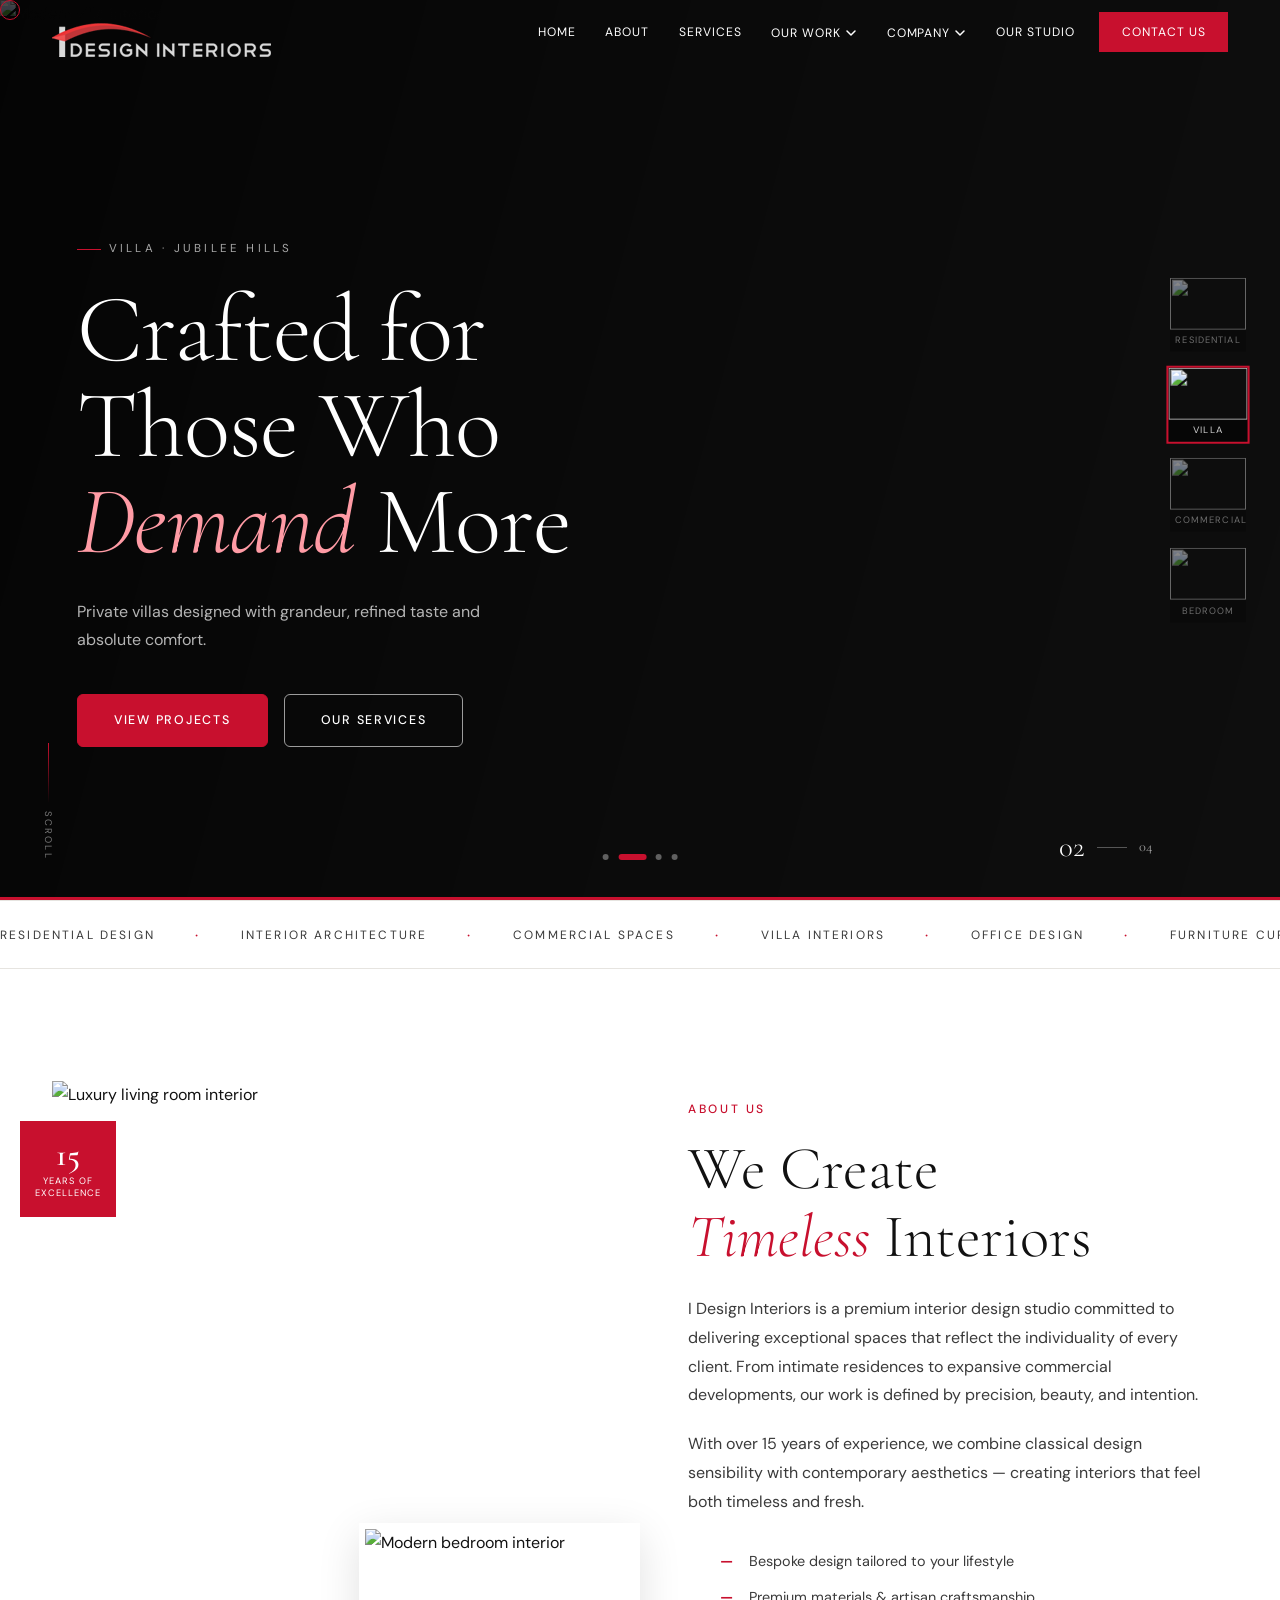
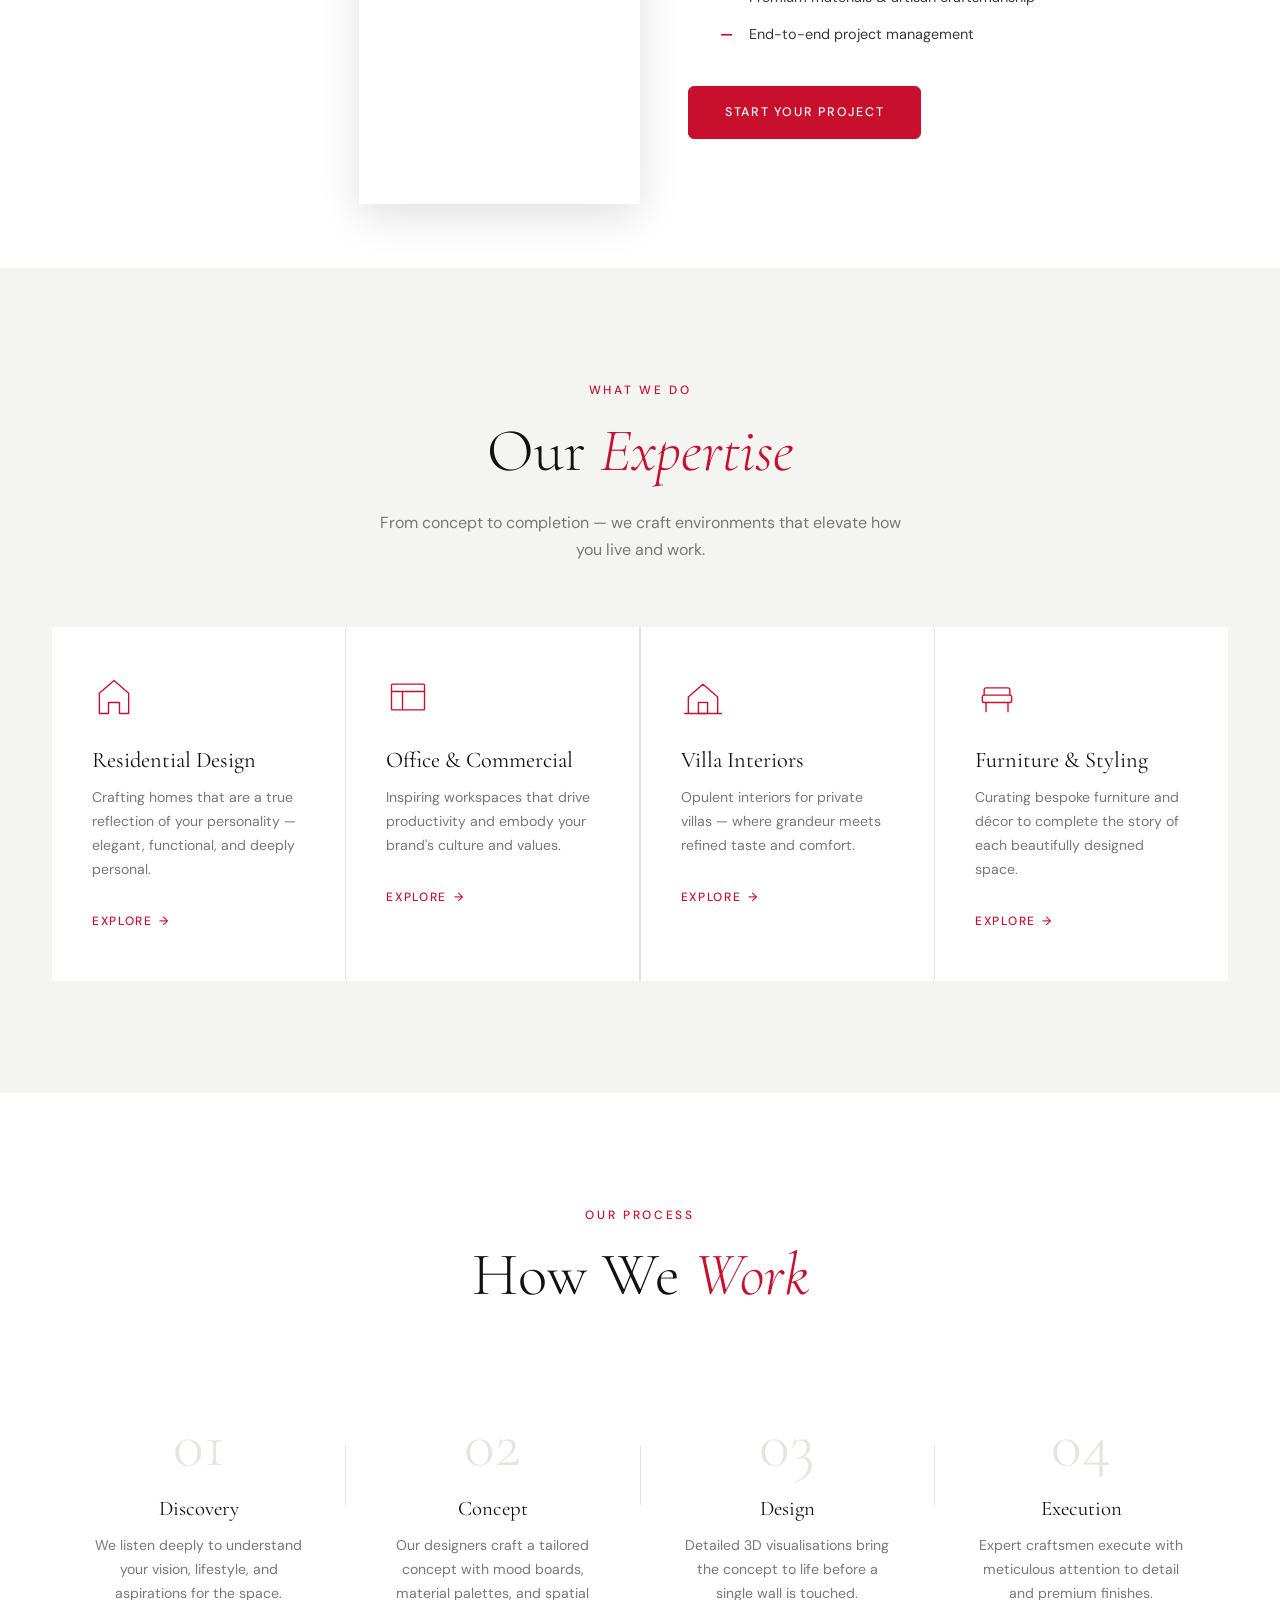
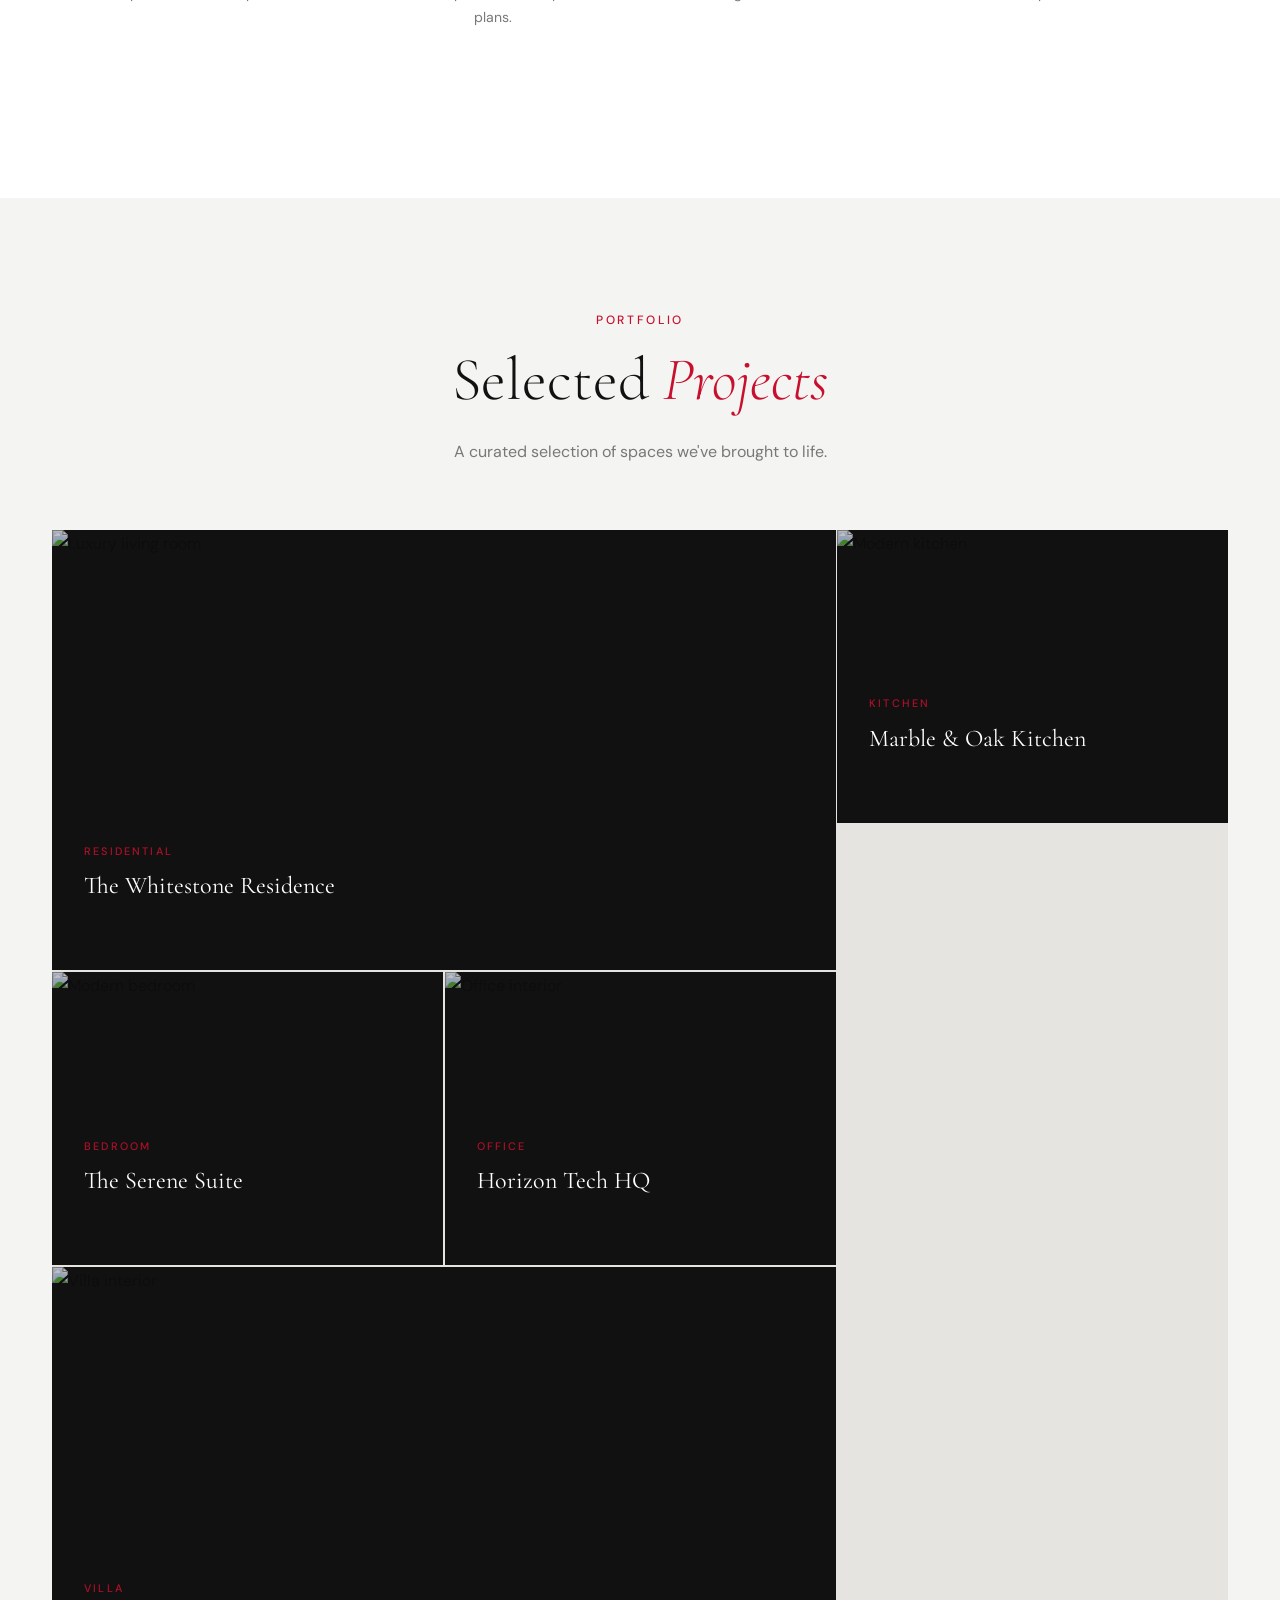
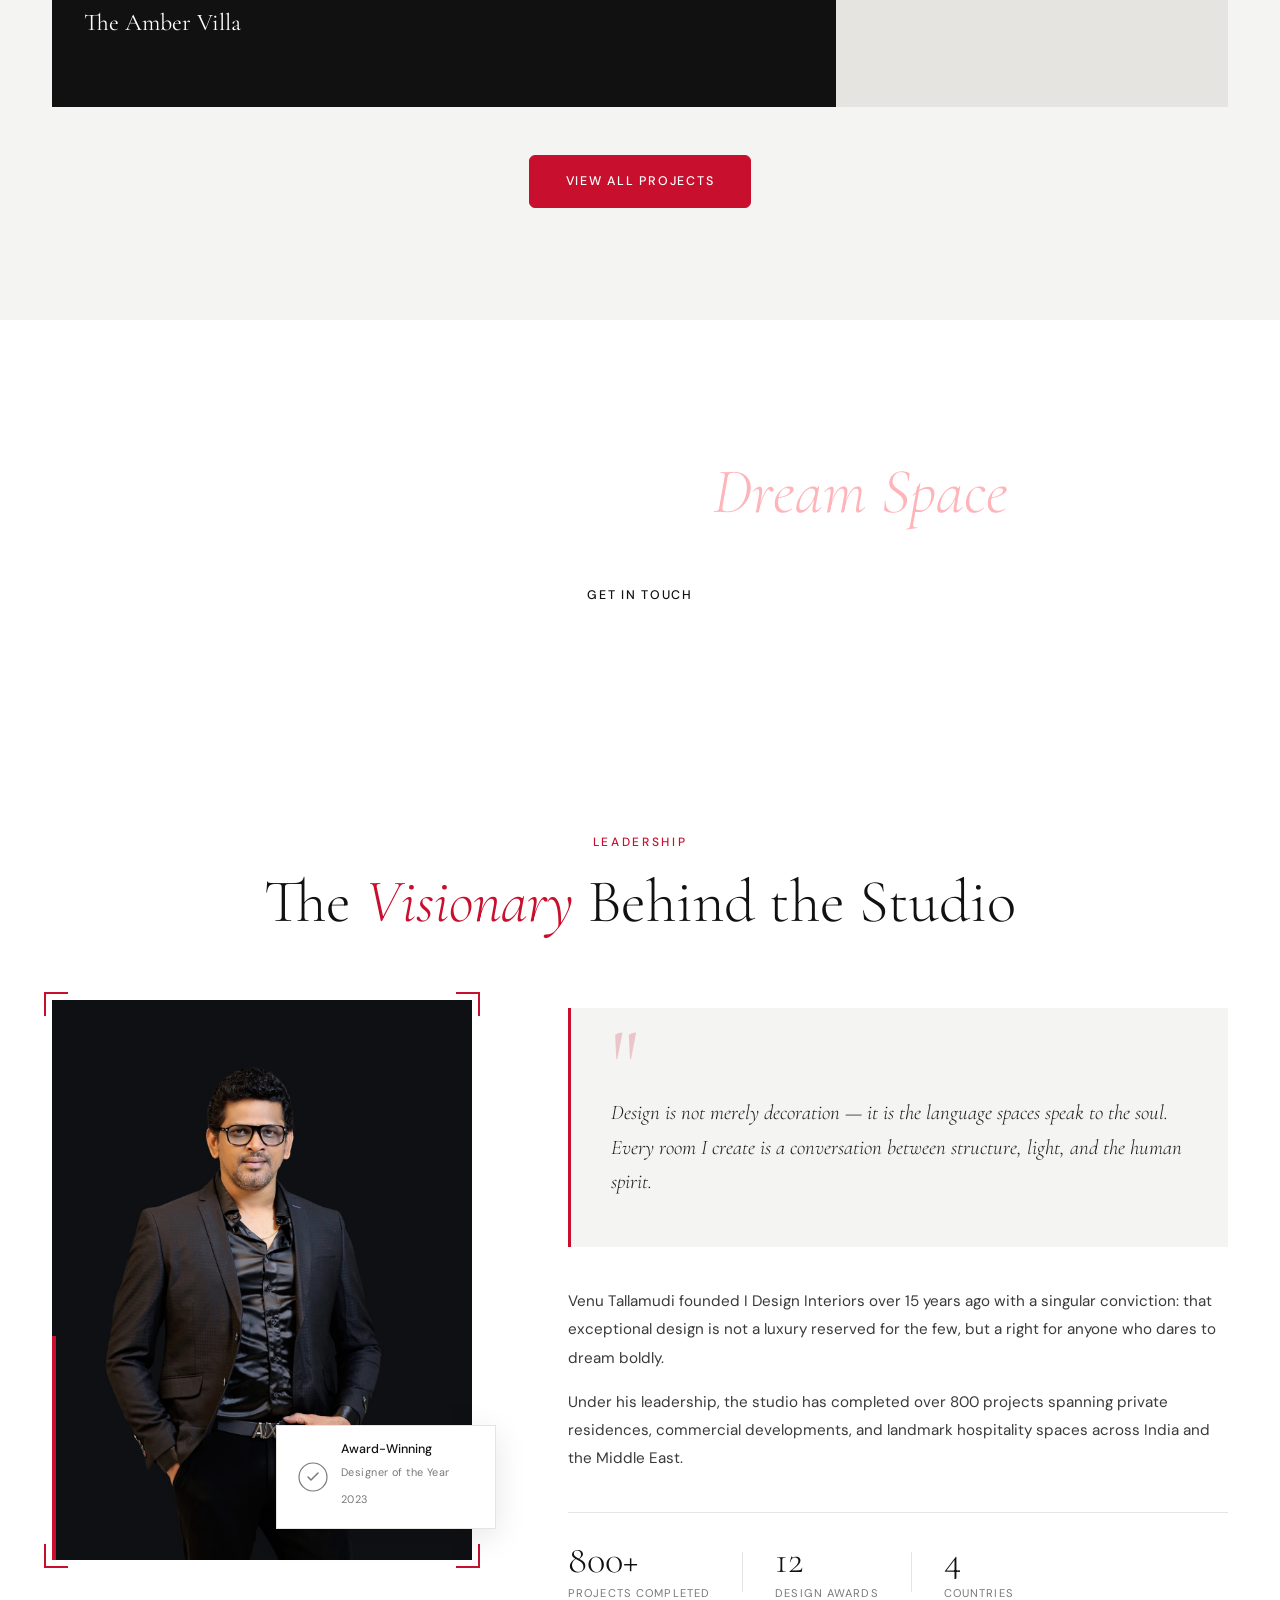
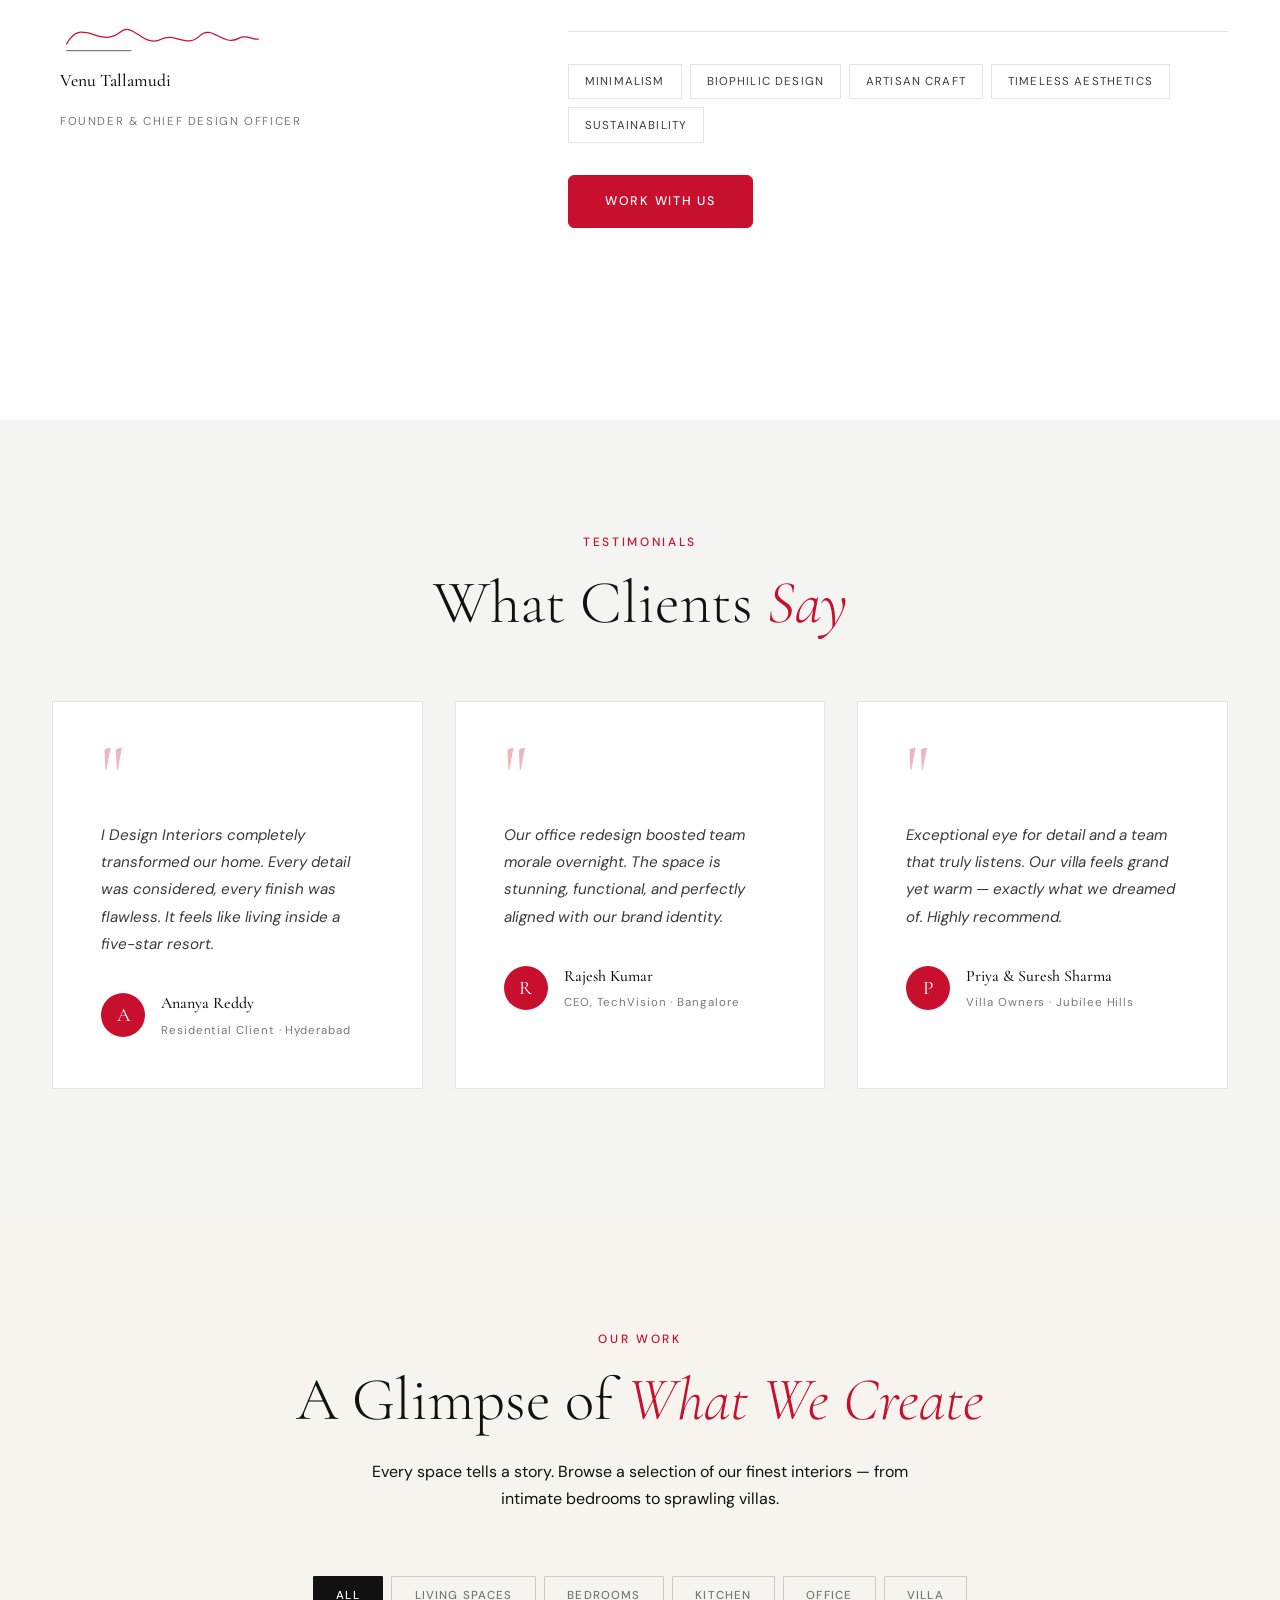
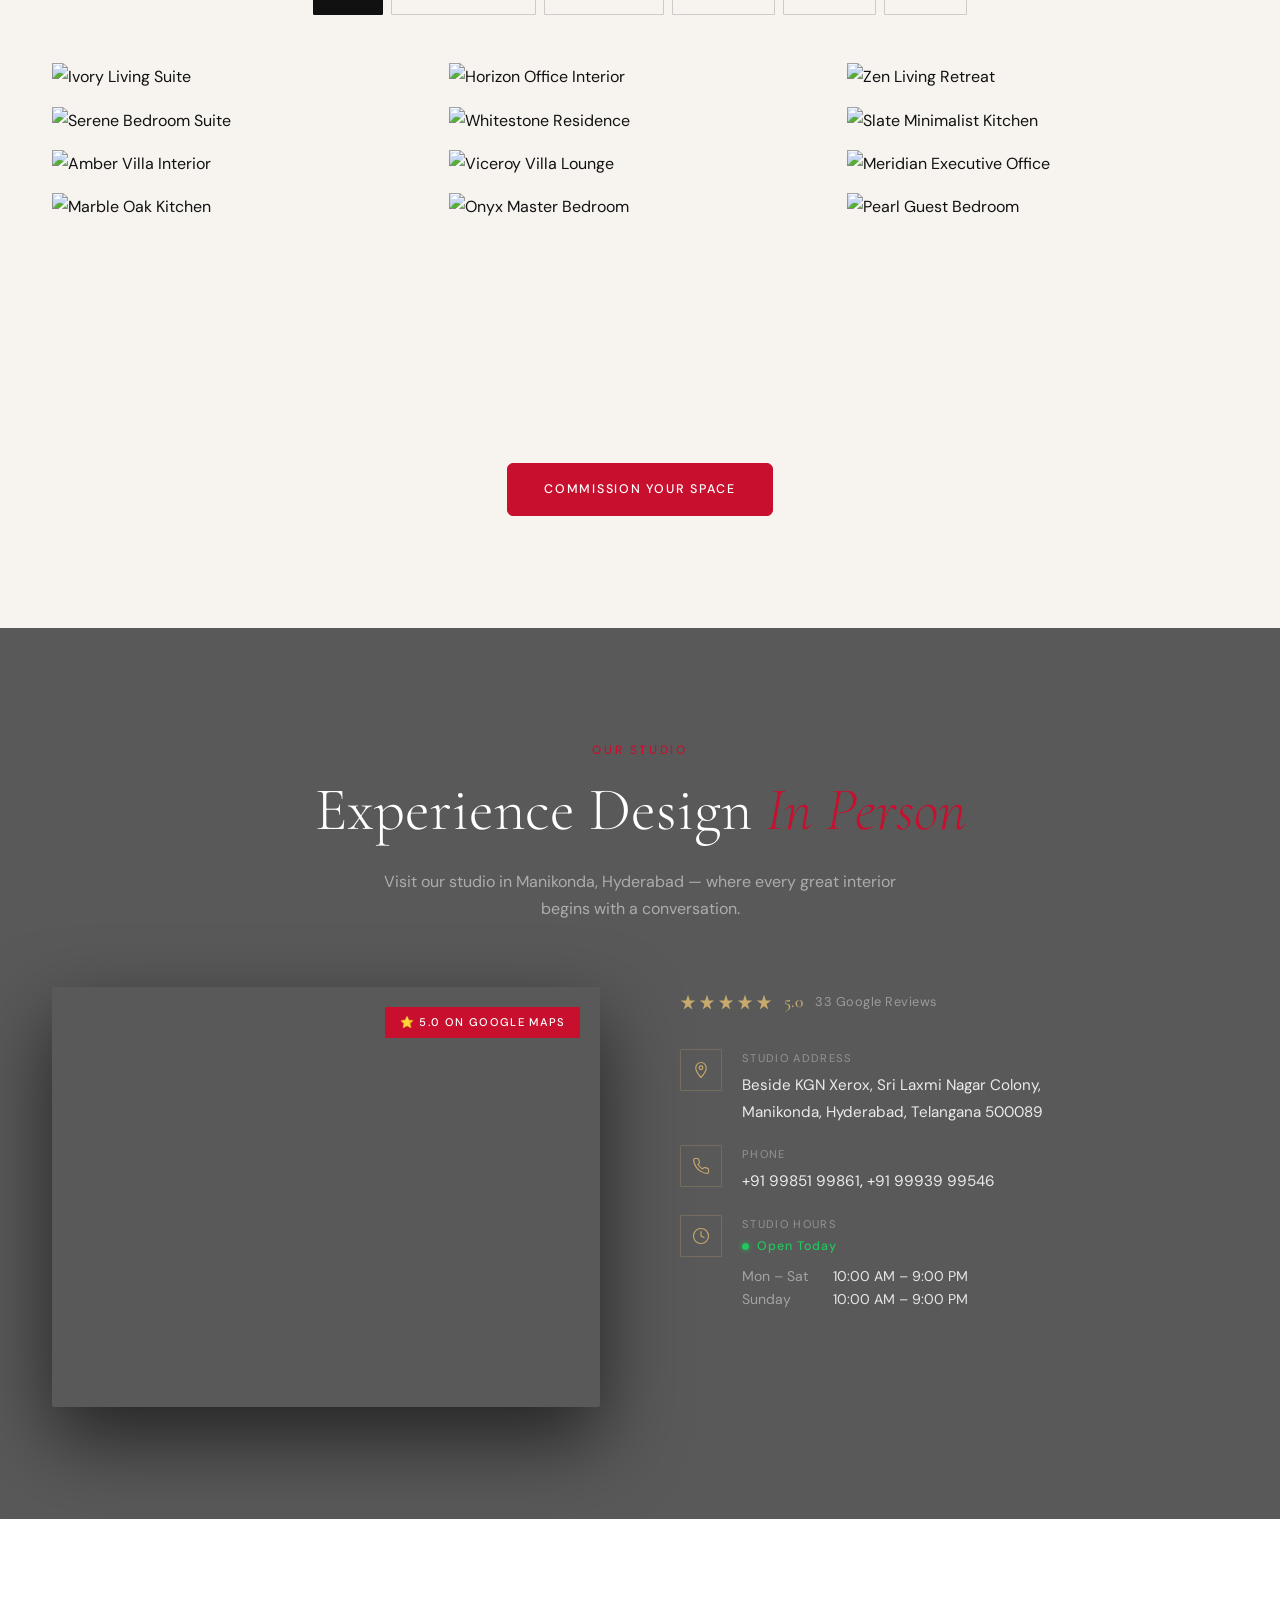
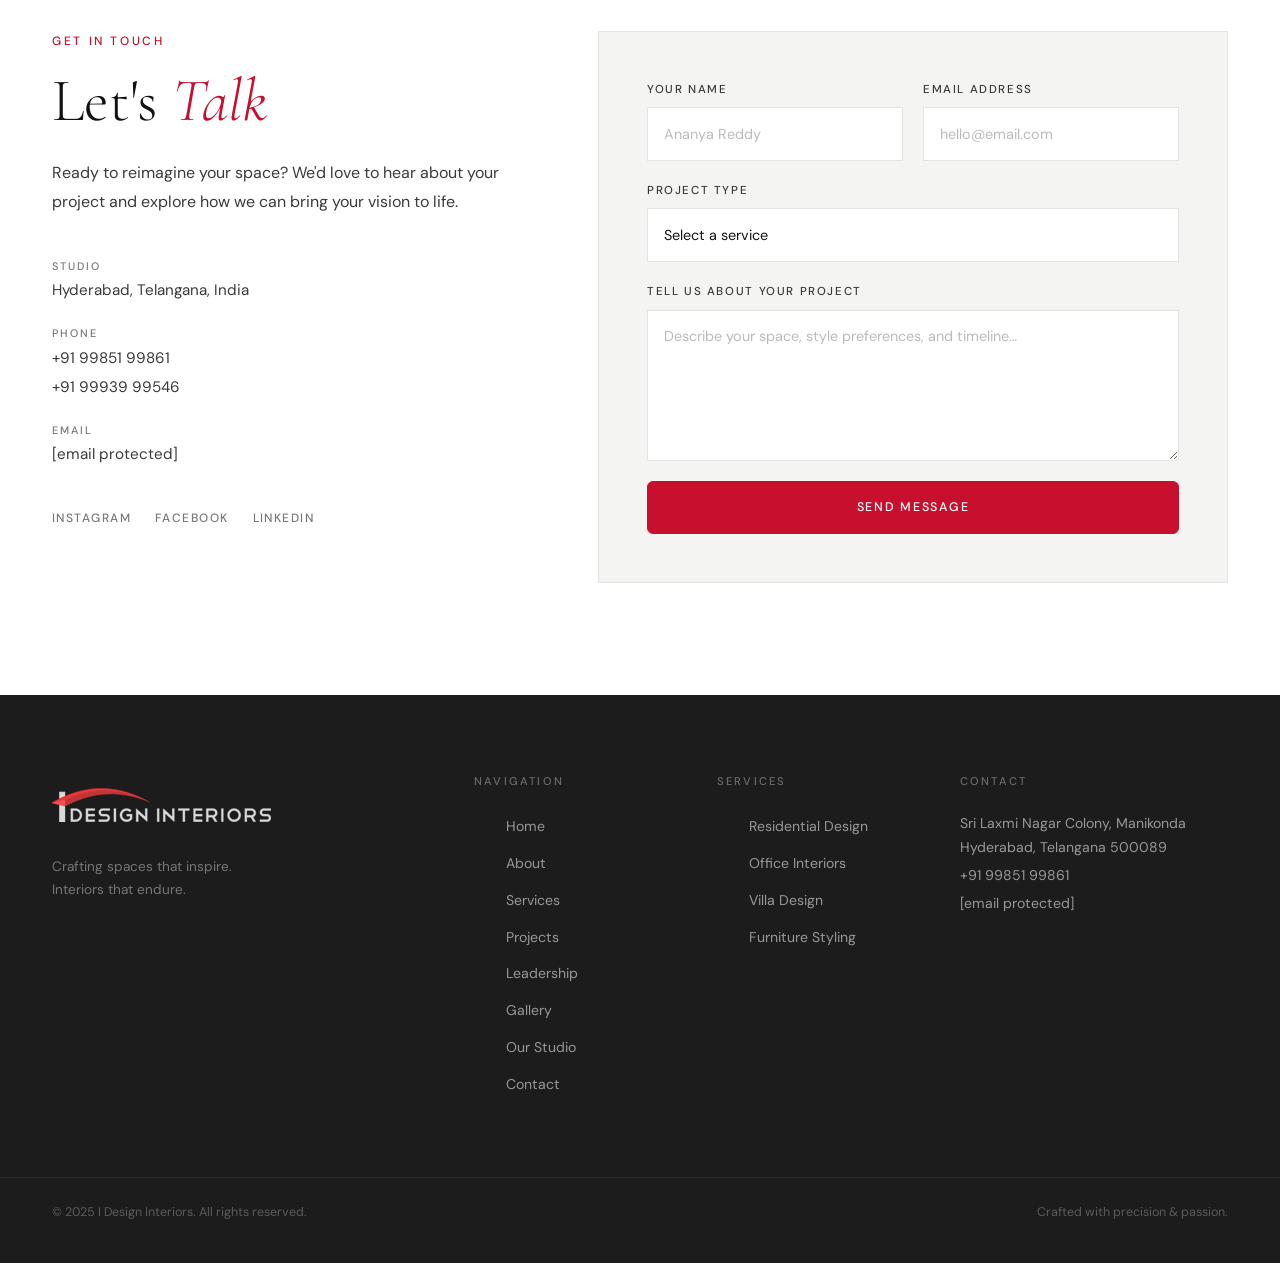
==== index.html @ cd30c28f "number added" ====
<!DOCTYPE html>
<html lang="en">

<head>
  <meta charset="UTF-8" />
  <meta name="viewport" content="width=device-width, initial-scale=1.0" />
  <title>I Design Interiors — Luxury Interior Architecture</title>

 
  <link href="./styles/bootstrap.css" rel="stylesheet">
  <link rel="icon" type="image/png"  href="./images/favicon.png">
  <link rel="stylesheet" href="./styles/style.css" />
  <link rel="preconnect" href="https://fonts.googleapis.com" />
  <link rel="preconnect" href="https://fonts.gstatic.com" crossorigin />
  <link
    href="https://fonts.googleapis.com/css2?family=Cormorant+Garamond:ital,wght@0,300;0,400;0,500;0,600;1,300;1,400&family=DM+Sans:wght@300;400;500&display=swap"
    rel="stylesheet" />

</head>


<body>
  <!-- ═══════════════════════════ PAGE LOADER ═══════════════════════════ -->
  <div class="page-loader" id="pageLoader">
    <div class="loader-content">
      <div class="loader-logo">
        <svg viewBox="0 0 100 100" xmlns="http://www.w3.org/2000/svg">
          <!-- Outer elegant frame -->
          <rect x="10" y="10" width="80" height="80" fill="none" stroke="#C8102E" stroke-width="2" opacity="0.8" />
          <!-- Inner decorative elements -->
          <line x1="30" y1="50" x2="70" y2="50" stroke="#C8102E" stroke-width="1.5" opacity="0.6" />
          <line x1="50" y1="30" x2="50" y2="70" stroke="#C8102E" stroke-width="1.5" opacity="0.6" />
          <!-- Rotating corner accents -->
          <circle cx="20" cy="20" r="3" fill="#C8102E" class="loader-accent" style="animation-delay: 0s" />
          <circle cx="80" cy="20" r="3" fill="#C8102E" class="loader-accent" style="animation-delay: 0.3s" />
          <circle cx="80" cy="80" r="3" fill="#C8102E" class="loader-accent" style="animation-delay: 0.6s" />
          <circle cx="20" cy="80" r="3" fill="#C8102E" class="loader-accent" style="animation-delay: 0.9s" />
        </svg>
      </div>

      <h1 class="loader-title">I Design Interiors</h1>
      <p class="loader-subtitle">Crafting Luxury Spaces</p>

      <!-- Animated progress line -->
      <div class="loader-progress">
        <div class="loader-progress-bar"></div>
      </div>
    </div>
  </div>

  <div class="cursor"></div>

  <!-- ═══════════════════════════ HEADER ═══════════════════════════ -->
  <header class="site-header" id="site-header">
    <div class="header-inner">
      <a href="#" class="logo" aria-label="I Design Interiors">
        <img src="./images/logo.png" alt="logo" class="logo-white">
      </a>
      <nav class="main-nav" aria-label="Primary">
        <ul>
          <li><a href="#slider" class="nav-link">Home</a></li>
          <li><a href="#about" class="nav-link">About</a></li>
          <li><a href="#services" class="nav-link">Services</a></li>

          <!-- Our Work dropdown -->
          <li class="nav-dropdown">
            <button class="nav-link dropdown-toggle" aria-expanded="false" aria-haspopup="true">
              Our Work
              <svg class="chevron" width="12" height="12" viewBox="0 0 12 12" fill="none" aria-hidden="true">
                <path d="M2 4L6 8L10 4" stroke="currentColor" stroke-width="1.5" stroke-linecap="round"
                  stroke-linejoin="round" />
              </svg>
            </button>
            <ul class="dropdown-menu" role="menu">
              <li><a href="#projects" class="dropdown-item" role="menuitem">Projects</a></li>
              <li><a href="#gallery" class="dropdown-item" role="menuitem">Gallery</a></li>

            </ul>
          </li>

          <!-- Company dropdown -->
          <li class="nav-dropdown">
            <button class="nav-link dropdown-toggle" aria-expanded="false" aria-haspopup="true">
              Company
              <svg class="chevron" width="12" height="12" viewBox="0 0 12 12" fill="none" aria-hidden="true">
                <path d="M2 4L6 8L10 4" stroke="currentColor" stroke-width="1.5" stroke-linecap="round"
                  stroke-linejoin="round" />
              </svg>
            </button>
            <ul class="dropdown-menu" role="menu">
              <li><a href="#founder" class="dropdown-item" role="menuitem">Leadership</a></li>
              <li><a href="#testimonials" class="dropdown-item" role="menuitem">Testimonials</a></li>
            </ul>
          </li>
          <li><a href="#studio" class="nav-link ">Our Studio</a></li>

          <li><a href="#contact" class="nav-link nav-cta">Contact Us</a></li>
        </ul>
      </nav>
      <button class="hamburger" id="hamburger" aria-label="Toggle menu" aria-expanded="false">
        <span></span><span></span><span></span>
      </button>
    </div>
    <nav class="mobile-nav" id="mobile-nav" aria-hidden="true">
      <ul>
        <li><a href="#slider">Home</a></li>
        <li><a href="#about">About</a></li>
        <li><a href="#services">Services</a></li>
        <li><a href="#projects">Projects</a></li>
        <li><a href="#founder">Leadership</a></li>
        <li><a href="#testimonials">Testimonials</a></li>
        <li><a href="#gallery">Gallery</a></li>
        <li><a href="#studio">Our Studio</a></li>
        <li><a href="#contact">Contact Us</a></li>
      </ul>
    </nav>
  </header>

  <main>

    <!-- ═══════════════════════════════════════════════════════════
         HERO SLIDER
    ═══════════════════════════════════════════════════════════ -->
    <section class="hero-slider" id="slider" aria-label="Featured projects">
      <div class="slides-wrapper" id="slidesWrapper">
        <div class="slide active" data-index="0">
          <div class="slide-bg">
            <img src="https://images.unsplash.com/photo-1618221195710-dd6b41faaea6?w=1800&q=85"
              alt="Luxury living space" />
            <div class="slide-overlay"></div>
          </div>
          <div class="slide-content">
            <div class="slide-inner">
              <span class="slide-tag">Residential · Hyderabad</span>
              <h1 class="slide-headline">
                <span class="sh-line">Spaces That</span>
                <span class="sh-line"><em>Speak</em> Elegance</span>
              </h1>
              <p class="slide-desc">Where architecture, material and light converge into a living masterpiece.</p>
              <div class="slide-actions">
                <a href="#projects" class="btn btn-primary">Explore Work</a>
                <a href="#about" class="btn btn-outline-white">Our Story</a>
              </div>
            </div>
          </div>
        </div>
        <div class="slide" data-index="1">
          <div class="slide-bg">
            <img src="https://images.unsplash.com/photo-1600607687939-ce8a6c25118c?w=1800&q=85"
              alt="Modern villa interior" />
            <div class="slide-overlay"></div>
          </div>
          <div class="slide-content">
            <div class="slide-inner">
              <span class="slide-tag">Villa · Jubilee Hills</span>
              <h1 class="slide-headline">
                <span class="sh-line">Crafted for</span>
                <span class="sh-line">Those Who <em>Demand</em> More</span>
              </h1>
              <p class="slide-desc">Private villas designed with grandeur, refined taste and absolute comfort.</p>
              <div class="slide-actions">
                <a href="#projects" class="btn btn-primary">View Projects</a>
                <a href="#services" class="btn btn-outline-white">Our Services</a>
              </div>
            </div>
          </div>
        </div>
        <div class="slide" data-index="2">
          <div class="slide-bg">
            <img src="https://images.unsplash.com/photo-1497366216548-37526070297c?w=1800&q=85"
              alt="Premium office interior" />
            <div class="slide-overlay"></div>
          </div>
          <div class="slide-content">
            <div class="slide-inner">
              <span class="slide-tag">Commercial · Bangalore</span>
              <h1 class="slide-headline">
                <span class="sh-line">Workspaces That</span>
                <span class="sh-line"><em>Inspire</em> Greatness</span>
              </h1>
              <p class="slide-desc">Corporate environments that reflect ambition and elevate brand identity.</p>
              <div class="slide-actions">
                <a href="#services" class="btn btn-primary">Our Services</a>
                <a href="#contact" class="btn btn-outline-white">Get in Touch</a>
              </div>
            </div>
          </div>
        </div>
        <div class="slide" data-index="3">
          <div class="slide-bg">
            <img src="https://images.unsplash.com/photo-1631679706909-1844bbd07221?w=1800&q=85"
              alt="Luxury bedroom suite" />
            <div class="slide-overlay"></div>
          </div>
          <div class="slide-content">
            <div class="slide-inner">
              <span class="slide-tag">Bedroom · Mumbai</span>
              <h1 class="slide-headline">
                <span class="sh-line">Serenity</span>
                <span class="sh-line"><em>Redefined</em></span>
              </h1>
              <p class="slide-desc">Bedroom retreats designed as sanctuaries — calm, refined and deeply personal.</p>
              <div class="slide-actions">
                <a href="#projects" class="btn btn-primary">See Portfolio</a>
                <a href="#contact" class="btn btn-outline-white">Start Project</a>
              </div>
            </div>
          </div>
        </div>
        <!-- <div class="slide" data-index="3">
          <div class="slide-bg">
            <img src="https://images.unsplash.com/photo-1600210080949-b02a8f1d37ec?w=1800&q=85"
              alt="Luxury living room" />
            <div class="slide-overlay"></div>
          </div>
          <div class="slide-content">
            <div class="slide-inner">
              <span class="slide-tag">Living Room · Delhi</span>
              <h1 class="slide-headline">
                <span class="sh-line">Elegance</span>
                <span class="sh-line">Elevated to <em>Art</em></span>
              </h1>
              <p class="slide-desc">Living spaces where luxury meets comfort, and every detail tells a story.</p>
              <div class="slide-actions">
                <a href="#projects" class="btn btn-primary">Explore Works</a>
                <a href="#contact" class="btn btn-outline-white">Request Quote</a>
              </div>
            </div>
          </div>
        </div> -->
      </div>

      <button class="slider-arrow slider-prev" id="sliderPrev" aria-label="Previous slide">
        <svg viewBox="0 0 24 24" fill="none">
          <path d="M15 19l-7-7 7-7" stroke="currentColor" stroke-width="1.5" stroke-linecap="round"
            stroke-linejoin="round" />
        </svg>
      </button>
      <button class="slider-arrow slider-next" id="sliderNext" aria-label="Next slide">
        <svg viewBox="0 0 24 24" fill="none">
          <path d="M9 5l7 7-7 7" stroke="currentColor" stroke-width="1.5" stroke-linecap="round"
            stroke-linejoin="round" />
        </svg>
      </button>

      <div class="slider-dots" id="sliderDots" role="tablist">
        <button class="dot active" data-slide="0" role="tab" aria-label="Slide 1" aria-selected="true"></button>
        <button class="dot" data-slide="1" role="tab" aria-label="Slide 2" aria-selected="false"></button>
        <button class="dot" data-slide="2" role="tab" aria-label="Slide 3" aria-selected="false"></button>
        <button class="dot" data-slide="3" role="tab" aria-label="Slide 4" aria-selected="false"></button>
      </div>

      <div class="slide-counter">
        <span class="counter-current" id="counterCurrent">01</span>
        <span class="counter-sep"></span>
        <span class="counter-total">04</span>
      </div>

      <div class="slider-progress" aria-hidden="true">
        <div class="slider-progress-bar" id="progressBar"></div>
      </div>

      <div class="slider-thumbs" aria-hidden="true">
        <div class="thumb active" data-slide="0">
          <img src="https://images.unsplash.com/photo-1618221195710-dd6b41faaea6?w=160&q=70" alt="" />
          <span>Residential</span>
        </div>
        <div class="thumb" data-slide="1">
          <img src="https://images.unsplash.com/photo-1600607687939-ce8a6c25118c?w=160&q=70" alt="" />
          <span>Villa</span>
        </div>
        <div class="thumb" data-slide="2">
          <img src="https://images.unsplash.com/photo-1497366216548-37526070297c?w=160&q=70" alt="" />
          <span>Commercial</span>
        </div>
        <div class="thumb" data-slide="3">
          <img src="https://images.unsplash.com/photo-1631679706909-1844bbd07221?w=160&q=70" alt="" />
          <span>Bedroom</span>
        </div>
      </div>

      <div class="scroll-indicator" aria-hidden="true">
        <span class="scroll-line"></span>
        <span class="scroll-text">Scroll</span>
      </div>
    </section>

    <!-- ═══════════════════════════ MARQUEE ═══════════════════════════ -->
    <div class="marquee-strip" aria-hidden="true">
      <div class="marquee-track">
        <span>Residential Design</span><span class="dot">·</span>
        <span>Interior Architecture</span><span class="dot">·</span>
        <span>Commercial Spaces</span><span class="dot">·</span>
        <span>Villa Interiors</span><span class="dot">·</span>
        <span>Office Design</span><span class="dot">·</span>
        <span>Furniture Curation</span><span class="dot">·</span>
        <span>Residential Design</span><span class="dot">·</span>
        <span>Interior Architecture</span><span class="dot">·</span>
        <span>Commercial Spaces</span><span class="dot">·</span>
        <span>Villa Interiors</span><span class="dot">·</span>
        <span>Office Design</span><span class="dot">·</span>
        <span>Furniture Curation</span><span class="dot">·</span>
      </div>
    </div>

    <!-- ═══════════════════════════ ABOUT ═══════════════════════════ -->
    <section class="about section-pad" id="about">
      <div class="container about-grid">
        <div class="about-images fade-in-section">
          <div class="img-main">
            <img src="https://images.unsplash.com/photo-1618221195710-dd6b41faaea6?w=700&q=80"
              alt="Luxury living room interior" loading="lazy" />
          </div>
          <div class="img-accent">
            <img src="https://images.unsplash.com/photo-1586023492125-27b2c045efd7?w=400&q=80"
              alt="Modern bedroom interior" loading="lazy" />
          </div>
          <div class="img-badge">
            <span class="badge-num">15</span>
            <span class="badge-label">Years of<br />Excellence</span>
          </div>
        </div>
        <div class="about-text fade-in-section delay-1">
          <p class="section-eyebrow">About Us</p>
          <h2 class="section-title">We Create<br /><em>Timeless</em> Interiors</h2>
          <p class="body-text">I Design Interiors is a premium interior design studio committed to delivering
            exceptional spaces that reflect the individuality of every client. From intimate residences to expansive
            commercial developments, our work is defined by precision, beauty, and intention.</p>
          <p class="body-text">With over 15 years of experience, we combine classical design sensibility with
            contemporary aesthetics — creating interiors that feel both timeless and fresh.</p>
          <ul class="about-features">
            <li><span class="feature-icon">—</span><span>Bespoke design tailored to your lifestyle</span></li>
            <li><span class="feature-icon">—</span><span>Premium materials & artisan craftsmanship</span></li>
            <li><span class="feature-icon">—</span><span>End-to-end project management</span></li>
          </ul>
          <a href="#contact" class="btn btn-primary">Start Your Project</a>
        </div>
      </div>
    </section>

    <!-- ═══════════════════════════ SERVICES ═══════════════════════════ -->
    <section class="services section-pad" id="services">
      <div class="container">
        <div class="section-header fade-in-section">
          <p class="section-eyebrow">What We Do</p>
          <h2 class="section-title">Our <em>Expertise</em></h2>
          <p class="section-desc">From concept to completion — we craft environments that elevate how you live and work.
          </p>
        </div>
        <div class="services-grid">
          <div class="service-card fade-in-section">
            <div class="service-icon">
              <svg viewBox="0 0 48 48" fill="none">
                <path d="M8 20L24 6L40 20V42H30V30H18V42H8V20Z" stroke="currentColor" stroke-width="1.5"
                  stroke-linejoin="round" />
              </svg>
            </div>
            <h3>Residential Design</h3>
            <p>Crafting homes that are a true reflection of your personality — elegant, functional, and deeply personal.
            </p>
            <a href="#contact" class="service-link">Explore <span>→</span></a>
          </div>
          <div class="service-card fade-in-section delay-1">
            <div class="service-icon">
              <svg viewBox="0 0 48 48" fill="none">
                <rect x="6" y="10" width="36" height="28" rx="1" stroke="currentColor" stroke-width="1.5" />
                <line x1="6" y1="18" x2="42" y2="18" stroke="currentColor" stroke-width="1.5" />
                <line x1="18" y1="18" x2="18" y2="38" stroke="currentColor" stroke-width="1.5" />
              </svg>
            </div>
            <h3>Office & Commercial</h3>
            <p>Inspiring workspaces that drive productivity and embody your brand's culture and values.</p>
            <a href="#contact" class="service-link">Explore <span>→</span></a>
          </div>
          <div class="service-card fade-in-section delay-2">
            <div class="service-icon">
              <svg viewBox="0 0 48 48" fill="none">
                <path d="M4 42H44" stroke="currentColor" stroke-width="1.5" stroke-linecap="round" />
                <path d="M8 42V24L24 10L40 24V42" stroke="currentColor" stroke-width="1.5" stroke-linejoin="round" />
                <rect x="19" y="30" width="10" height="12" stroke="currentColor" stroke-width="1.5" />
              </svg>
            </div>
            <h3>Villa Interiors</h3>
            <p>Opulent interiors for private villas — where grandeur meets refined taste and comfort.</p>
            <a href="#contact" class="service-link">Explore <span>→</span></a>
          </div>
          <div class="service-card fade-in-section delay-3">
            <div class="service-icon">
              <svg viewBox="0 0 48 48" fill="none">
                <rect x="8" y="22" width="32" height="8" rx="2" stroke="currentColor" stroke-width="1.5" />
                <line x1="12" y1="30" x2="12" y2="40" stroke="currentColor" stroke-width="1.5" stroke-linecap="round" />
                <line x1="36" y1="30" x2="36" y2="40" stroke="currentColor" stroke-width="1.5" stroke-linecap="round" />
                <path d="M10 22V16C10 14.9 10.9 14 12 14H36C37.1 14 38 14.9 38 16V22" stroke="currentColor"
                  stroke-width="1.5" />
              </svg>
            </div>
            <h3>Furniture & Styling</h3>
            <p>Curating bespoke furniture and décor to complete the story of each beautifully designed space.</p>
            <a href="#contact" class="service-link">Explore <span>→</span></a>
          </div>
        </div>
      </div>
    </section>

    <!-- ═══════════════════════════ PROCESS ═══════════════════════════ -->
    <section class="process section-pad">
      <div class="container">
        <div class="section-header fade-in-section">
          <p class="section-eyebrow">Our Process</p>
          <h2 class="section-title">How We <em>Work</em></h2>
        </div>
        <div class="process-steps">
          <div class="process-step fade-in-section">
            <div class="step-num">01</div>
            <h3>Discovery</h3>
            <p>We listen deeply to understand your vision, lifestyle, and aspirations for the space.</p>
          </div>
          <div class="process-connector"></div>
          <div class="process-step fade-in-section delay-1">
            <div class="step-num">02</div>
            <h3>Concept</h3>
            <p>Our designers craft a tailored concept with mood boards, material palettes, and spatial plans.</p>
          </div>
          <div class="process-connector"></div>
          <div class="process-step fade-in-section delay-2">
            <div class="step-num">03</div>
            <h3>Design</h3>
            <p>Detailed 3D visualisations bring the concept to life before a single wall is touched.</p>
          </div>
          <div class="process-connector"></div>
          <div class="process-step fade-in-section delay-3">
            <div class="step-num">04</div>
            <h3>Execution</h3>
            <p>Expert craftsmen execute with meticulous attention to detail and premium finishes.</p>
          </div>
        </div>
      </div>
    </section>

    <!-- ═══════════════════════════ PROJECTS ═══════════════════════════ -->
    <section class="projects section-pad" id="projects">
      <div class="container">
        <div class="section-header fade-in-section">
          <p class="section-eyebrow">Portfolio</p>
          <h2 class="section-title">Selected <em>Projects</em></h2>
          <p class="section-desc">A curated selection of spaces we've brought to life.</p>
        </div>
        <div class="projects-grid">
          <article class="project-card project-card--large fade-in-section">
            <div class="project-img"><img src="https://images.unsplash.com/photo-1600210492486-724fe5c67fb0?w=900&q=80"
                alt="Luxury living room" loading="lazy" /></div>
            <div class="project-overlay"><span class="project-cat">Residential</span>
              <h3 class="project-title">The Whitestone Residence</h3>
              <p class="project-loc">Hyderabad, India</p>
            </div>
          </article>
          <article class="project-card fade-in-section delay-1">
            <div class="project-img"><img src="https://images.unsplash.com/photo-1556909114-f6e7ad7d3136?w=600&q=80"
                alt="Modern kitchen" loading="lazy" /></div>
            <div class="project-overlay"><span class="project-cat">Kitchen</span>
              <h3 class="project-title">Marble & Oak Kitchen</h3>
              <p class="project-loc">Bangalore, India</p>
            </div>
          </article>
          <article class="project-card fade-in-section delay-2">
            <div class="project-img"><img src="https://images.unsplash.com/photo-1631679706909-1844bbd07221?w=600&q=80"
                alt="Modern bedroom" loading="lazy" /></div>
            <div class="project-overlay"><span class="project-cat">Bedroom</span>
              <h3 class="project-title">The Serene Suite</h3>
              <p class="project-loc">Mumbai, India</p>
            </div>
          </article>
          <article class="project-card fade-in-section delay-1">
            <div class="project-img"><img src="https://images.unsplash.com/photo-1497366216548-37526070297c?w=600&q=80"
                alt="Office interior" loading="lazy" /></div>
            <div class="project-overlay"><span class="project-cat">Office</span>
              <h3 class="project-title">Horizon Tech HQ</h3>
              <p class="project-loc">Hyderabad, India</p>
            </div>
          </article>
          <article class="project-card project-card--large fade-in-section delay-2">
            <div class="project-img"><img src="https://images.unsplash.com/photo-1613977257363-707ba9348227?w=900&q=80"
                alt="Villa interior" loading="lazy" /></div>
            <div class="project-overlay"><span class="project-cat">Villa</span>
              <h3 class="project-title">The Amber Villa</h3>
              <p class="project-loc">Jubilee Hills, Hyderabad</p>
            </div>
          </article>
        </div>
        <div class="projects-cta fade-in-section"><a href="#contact" class="btn btn-primary">View All Projects</a></div>
      </div>
    </section>

    <!-- ═══════════════════════════ CTA BANNER ═══════════════════════════ -->
    <section class="cta-banner fade-in-section">
      <div class="cta-banner-bg"></div>
      <div class="cta-banner-content">
        <p class="section-eyebrow light">Ready to Begin?</p>
        <h2 class="cta-headline">Let's Create Your <em>Dream Space</em></h2>
        <a href="#contact" class="btn btn-white">Get in Touch</a>
      </div>
    </section>

    <!-- ═══════════════════════════ FOUNDER ═══════════════════════════ -->
    <section class="founder section-pad" id="founder">
      <div class="container">
        <div class="section-header fade-in-section">
          <p class="section-eyebrow">Leadership</p>
          <h2 class="section-title">The <em>Visionary</em> Behind the Studio</h2>
        </div>
        <div class="founder-grid">
          <div class="founder-portrait-col fade-in-section">
            <div class="founder-portrait-wrap">
              <div class="founder-portrait-frame">
                <span class="frame-corner fc-tl"></span>
                <span class="frame-corner fc-tr"></span>
                <span class="frame-corner fc-bl"></span>
                <span class="frame-corner fc-br"></span>
                <img src="./images/profile.PNG" alt="Founder & CEO — I Design Interiors" loading="lazy" />
                <div class="portrait-accent"></div>
              </div>
              <div class="founder-badge">
                <span class="fb-icon">
                  <svg viewBox="0 0 32 32" fill="none">
                    <circle cx="16" cy="16" r="14" stroke="currentColor" stroke-width="1.2" />
                    <path d="M11 16l3 3 7-7" stroke="currentColor" stroke-width="1.5" stroke-linecap="round"
                      stroke-linejoin="round" />
                  </svg>
                </span>
                <div>
                  <strong>Award-Winning</strong>
                  <span>Designer of the Year 2023</span>
                </div>
              </div>
            </div>
            <div class="founder-signature fade-in-section delay-1">
              <svg viewBox="0 0 240 55" fill="none" xmlns="http://www.w3.org/2000/svg">
                <path
                  d="M8 42 C25 8, 48 48, 72 28 C88 14, 100 48, 122 36 C138 28, 152 48, 168 32 C182 18, 196 46, 215 35 C224 30, 232 38, 238 36"
                  stroke="#C8102E" stroke-width="1.5" stroke-linecap="round" stroke-linejoin="round" fill="none" />
                <path d="M8 50 L85 50" stroke="#111111" stroke-width="0.8" stroke-linecap="round" />
              </svg>
              <p class="sig-name">Venu Tallamudi</p>
              <p class="sig-title">Founder & Chief Design Officer</p>
            </div>
          </div>
          <div class="founder-content fade-in-section delay-1">
            <blockquote class="founder-quote">
              <span class="fq-mark">"</span>
              <p>Design is not merely decoration — it is the language spaces speak to the soul. Every room I create is a
                conversation between structure, light, and the human spirit.</p>
            </blockquote>
            <div class="founder-bio">
              <p>Venu Tallamudi founded I Design Interiors over 15 years ago with a singular conviction: that
                exceptional design is not a luxury reserved for the few, but a right for anyone who dares to dream
                boldly.</p>
              <p>Under his leadership, the studio has completed over 800 projects spanning private residences,
                commercial developments, and landmark hospitality spaces across India and the Middle East.</p>
            </div>
            <div class="founder-stats">
              <div class="f-stat"><span class="f-stat-num">800+</span><span class="f-stat-label">Projects
                  Completed</span></div>
              <div class="f-stat-div"></div>
              <div class="f-stat"><span class="f-stat-num">12</span><span class="f-stat-label">Design Awards</span>
              </div>
              <div class="f-stat-div"></div>
              <div class="f-stat"><span class="f-stat-num">4</span><span class="f-stat-label">Countries</span></div>
            </div>
            <div class="founder-tags">
              <span>Minimalism</span>
              <span>Biophilic Design</span>
              <span>Artisan Craft</span>
              <span>Timeless Aesthetics</span>
              <span>Sustainability</span>
            </div>
            <a href="#contact" class="btn btn-primary">Work With Us</a>
          </div>
        </div>
      </div>
    </section>

    <!-- ═══════════════════════════ TESTIMONIALS ═══════════════════════════ -->
    <section class="testimonials section-pad" id="testimonials">
      <div class="container">
        <div class="section-header fade-in-section">
          <p class="section-eyebrow">Testimonials</p>
          <h2 class="section-title">What Clients <em>Say</em></h2>
        </div>
        <div class="testimonials-grid">
          <blockquote class="testimonial-card fade-in-section">
            <div class="quote-icon">"</div>
            <p>I Design Interiors completely transformed our home. Every detail was considered, every finish was
              flawless. It feels like living inside a five-star resort.</p>
            <footer>
              <div class="client-avatar">A</div>
              <div><cite>Ananya Reddy</cite><span>Residential Client · Hyderabad</span></div>
            </footer>
          </blockquote>
          <blockquote class="testimonial-card fade-in-section delay-1">
            <div class="quote-icon">"</div>
            <p>Our office redesign boosted team morale overnight. The space is stunning, functional, and perfectly
              aligned with our brand identity.</p>
            <footer>
              <div class="client-avatar">R</div>
              <div><cite>Rajesh Kumar</cite><span>CEO, TechVision · Bangalore</span></div>
            </footer>
          </blockquote>
          <blockquote class="testimonial-card fade-in-section delay-2">
            <div class="quote-icon">"</div>
            <p>Exceptional eye for detail and a team that truly listens. Our villa feels grand yet warm — exactly what
              we dreamed of. Highly recommend.</p>
            <footer>
              <div class="client-avatar">P</div>
              <div><cite>Priya & Suresh Sharma</cite><span>Villa Owners · Jubilee Hills</span></div>
            </footer>
          </blockquote>
        </div>
      </div>
    </section>

    <!-- ═══════════════════════════════════════════════════════════════
         GALLERY — Masonry photo showcase with lightbox
    ═══════════════════════════════════════════════════════════════ -->
    <section class="gallery-section section-pad" id="gallery">
      <div class="container">

        <div class="section-header fade-in-section">
          <p class="section-eyebrow">Our Work</p>
          <h2 class="section-title">A Glimpse of <em>What We Create</em></h2>
          <p class="section-desc">Every space tells a story. Browse a selection of our finest interiors — from intimate
            bedrooms to sprawling villas.</p>
        </div>

        <!-- Filter tabs -->
        <div class="gallery-filters fade-in-section">
          <button class="gf-btn active" data-filter="all">All</button>
          <button class="gf-btn" data-filter="living">Living Spaces</button>
          <button class="gf-btn" data-filter="bedroom">Bedrooms</button>
          <button class="gf-btn" data-filter="kitchen">Kitchen</button>
          <button class="gf-btn" data-filter="office">Office</button>
          <button class="gf-btn" data-filter="villa">Villa</button>
        </div>

        <!-- Masonry grid -->
        <div class="gallery-masonry fade-in-section" id="galleryGrid">

          <div class="gallery-item" data-cat="living" data-title="Ivory Living Suite"
            data-loc="Banjara Hills, Hyderabad">
            <img src="https://images.unsplash.com/photo-1600210492486-724fe5c67fb0?w=800&q=80" alt="Ivory Living Suite"
              loading="lazy" />
            <div class="gallery-item-overlay">
              <span class="gi-cat">Living Space</span>
              <span class="gi-title">Ivory Living Suite</span>
            </div>
            <div class="gi-zoom"><svg fill="none" viewBox="0 0 24 24" stroke-width="1.5" stroke-linecap="round"
                stroke-linejoin="round">
                <path d="M15 3h6v6M9 21H3v-6M21 3l-7 7M3 21l7-7" />
              </svg></div>
          </div>

          <div class="gallery-item" data-cat="bedroom" data-title="The Serene Suite" data-loc="Mumbai">
            <img src="https://images.unsplash.com/photo-1631679706909-1844bbd07221?w=800&q=80"
              alt="Serene Bedroom Suite" loading="lazy" />
            <div class="gallery-item-overlay">
              <span class="gi-cat">Bedroom</span>
              <span class="gi-title">The Serene Suite</span>
            </div>
            <div class="gi-zoom"><svg fill="none" viewBox="0 0 24 24" stroke-width="1.5" stroke-linecap="round"
                stroke-linejoin="round">
                <path d="M15 3h6v6M9 21H3v-6M21 3l-7 7M3 21l7-7" />
              </svg></div>
          </div>

          <div class="gallery-item" data-cat="villa" data-title="The Amber Villa" data-loc="Jubilee Hills, Hyderabad">
            <img src="https://images.unsplash.com/photo-1613977257363-707ba9348227?w=800&q=80"
              alt="Amber Villa Interior" loading="lazy" />
            <div class="gallery-item-overlay">
              <span class="gi-cat">Villa</span>
              <span class="gi-title">The Amber Villa</span>
            </div>
            <div class="gi-zoom"><svg fill="none" viewBox="0 0 24 24" stroke-width="1.5" stroke-linecap="round"
                stroke-linejoin="round">
                <path d="M15 3h6v6M9 21H3v-6M21 3l-7 7M3 21l7-7" />
              </svg></div>
          </div>

          <div class="gallery-item" data-cat="kitchen" data-title="Marble & Oak Kitchen" data-loc="Bangalore">
            <img src="https://images.unsplash.com/photo-1556909114-f6e7ad7d3136?w=800&q=80" alt="Marble Oak Kitchen"
              loading="lazy" />
            <div class="gallery-item-overlay">
              <span class="gi-cat">Kitchen</span>
              <span class="gi-title">Marble & Oak Kitchen</span>
            </div>
            <div class="gi-zoom"><svg fill="none" viewBox="0 0 24 24" stroke-width="1.5" stroke-linecap="round"
                stroke-linejoin="round">
                <path d="M15 3h6v6M9 21H3v-6M21 3l-7 7M3 21l7-7" />
              </svg></div>
          </div>

          <div class="gallery-item" data-cat="office" data-title="Horizon Tech HQ" data-loc="Hyderabad">
            <img src="https://images.unsplash.com/photo-1497366216548-37526070297c?w=800&q=80"
              alt="Horizon Office Interior" loading="lazy" />
            <div class="gallery-item-overlay">
              <span class="gi-cat">Office</span>
              <span class="gi-title">Horizon Tech HQ</span>
            </div>
            <div class="gi-zoom"><svg fill="none" viewBox="0 0 24 24" stroke-width="1.5" stroke-linecap="round"
                stroke-linejoin="round">
                <path d="M15 3h6v6M9 21H3v-6M21 3l-7 7M3 21l7-7" />
              </svg></div>
          </div>

          <div class="gallery-item" data-cat="living" data-title="The Whitestone Residence" data-loc="Hyderabad">
            <img src="https://images.unsplash.com/photo-1618221195710-dd6b41faaea6?w=800&q=80"
              alt="Whitestone Residence" loading="lazy" />
            <div class="gallery-item-overlay">
              <span class="gi-cat">Living Space</span>
              <span class="gi-title">The Whitestone Residence</span>
            </div>
            <div class="gi-zoom"><svg fill="none" viewBox="0 0 24 24" stroke-width="1.5" stroke-linecap="round"
                stroke-linejoin="round">
                <path d="M15 3h6v6M9 21H3v-6M21 3l-7 7M3 21l7-7" />
              </svg></div>
          </div>

          <div class="gallery-item" data-cat="villa" data-title="Viceroy Villa Lounge"
            data-loc="Jubilee Hills, Hyderabad">
            <img src="https://images.unsplash.com/photo-1600607687939-ce8a6c25118c?w=800&q=80"
              alt="Viceroy Villa Lounge" loading="lazy" />
            <div class="gallery-item-overlay">
              <span class="gi-cat">Villa</span>
              <span class="gi-title">Viceroy Villa Lounge</span>
            </div>
            <div class="gi-zoom"><svg fill="none" viewBox="0 0 24 24" stroke-width="1.5" stroke-linecap="round"
                stroke-linejoin="round">
                <path d="M15 3h6v6M9 21H3v-6M21 3l-7 7M3 21l7-7" />
              </svg></div>
          </div>

          <div class="gallery-item" data-cat="bedroom" data-title="Onyx Master Bedroom" data-loc="Mumbai">
            <img src="https://images.unsplash.com/photo-1616594039964-ae9021a400a0?w=800&q=80" alt="Onyx Master Bedroom"
              loading="lazy" />
            <div class="gallery-item-overlay">
              <span class="gi-cat">Bedroom</span>
              <span class="gi-title">Onyx Master Bedroom</span>
            </div>
            <div class="gi-zoom"><svg fill="none" viewBox="0 0 24 24" stroke-width="1.5" stroke-linecap="round"
                stroke-linejoin="round">
                <path d="M15 3h6v6M9 21H3v-6M21 3l-7 7M3 21l7-7" />
              </svg></div>
          </div>

          <div class="gallery-item" data-cat="living" data-title="Zen Living Retreat" data-loc="Gachibowli, Hyderabad">
            <img src="https://images.unsplash.com/photo-1586023492125-27b2c045efd7?w=800&q=80" alt="Zen Living Retreat"
              loading="lazy" />
            <div class="gallery-item-overlay">
              <span class="gi-cat">Living Space</span>
              <span class="gi-title">Zen Living Retreat</span>
            </div>
            <div class="gi-zoom"><svg fill="none" viewBox="0 0 24 24" stroke-width="1.5" stroke-linecap="round"
                stroke-linejoin="round">
                <path d="M15 3h6v6M9 21H3v-6M21 3l-7 7M3 21l7-7" />
              </svg></div>
          </div>

          <div class="gallery-item" data-cat="kitchen" data-title="Slate Minimalist Kitchen" data-loc="Bangalore">
            <img src="https://images.unsplash.com/photo-1556909172-54557c7e4fb7?w=800&q=80"
              alt="Slate Minimalist Kitchen" loading="lazy" />
            <div class="gallery-item-overlay">
              <span class="gi-cat">Kitchen</span>
              <span class="gi-title">Slate Minimalist Kitchen</span>
            </div>
            <div class="gi-zoom"><svg fill="none" viewBox="0 0 24 24" stroke-width="1.5" stroke-linecap="round"
                stroke-linejoin="round">
                <path d="M15 3h6v6M9 21H3v-6M21 3l-7 7M3 21l7-7" />
              </svg></div>
          </div>

          <div class="gallery-item" data-cat="office" data-title="Meridian Executive Suite" data-loc="Hyderabad">
            <img src="https://images.unsplash.com/photo-1497366754035-f200968a6e72?w=800&q=80"
              alt="Meridian Executive Office" loading="lazy" />
            <div class="gallery-item-overlay">
              <span class="gi-cat">Office</span>
              <span class="gi-title">Meridian Executive Suite</span>
            </div>
            <div class="gi-zoom"><svg fill="none" viewBox="0 0 24 24" stroke-width="1.5" stroke-linecap="round"
                stroke-linejoin="round">
                <path d="M15 3h6v6M9 21H3v-6M21 3l-7 7M3 21l7-7" />
              </svg></div>
          </div>

          <div class="gallery-item" data-cat="bedroom" data-title="Pearl Guest Bedroom" data-loc="Delhi">
            <img src="https://images.unsplash.com/photo-1598928506311-c55ded91a20c?w=800&q=80" alt="Pearl Guest Bedroom"
              loading="lazy" />
            <div class="gallery-item-overlay">
              <span class="gi-cat">Bedroom</span>
              <span class="gi-title">Pearl Guest Bedroom</span>
            </div>
            <div class="gi-zoom"><svg fill="none" viewBox="0 0 24 24" stroke-width="1.5" stroke-linecap="round"
                stroke-linejoin="round">
                <path d="M15 3h6v6M9 21H3v-6M21 3l-7 7M3 21l7-7" />
              </svg></div>
          </div>

        </div>


        <div class="video-row">
          <div class="video-div">
            <div class="video-container">
              <video autoplay loop muted playsinline>
                <source src="./videos/video1.mp4" type="video/mp4">
              </video>
            </div>
          </div>

          <div class="video-div">
            <div class="video-container">
              <video autoplay loop muted playsinline>
                <source src="./videos/video2.mp4" type="video/mp4">
              </video>
            </div>
          </div>

          <div class="video-div">
            <div class="video-container">
              <video autoplay loop muted playsinline>
                <source src="./videos/video3.mp4" type="video/mp4">
              </video>
            </div>
          </div>

          <div class="video-div">
            <div class="video-container">
              <video autoplay loop muted playsinline>
                <source src="./videos/video4.mp4" type="video/mp4">
              </video>
            </div>
          </div>
        </div>
        <!-- /gallery-masonry -->

        <div class="gallery-cta fade-in-section">
          <a href="#contact" class="btn btn-primary">Commission Your Space</a>
        </div>

      </div>
    </section>

    <!-- LIGHTBOX -->
    <div class="lightbox" id="lightbox" role="dialog" aria-modal="true" aria-label="Image viewer">
      <div class="lb-inner" id="lbInner">
        <img id="lbImg" src="" alt="" />
        <div class="lb-caption">
          <span class="lb-caption-cat" id="lbCat"></span>
          <span class="lb-caption-title" id="lbTitle"></span>
        </div>
      </div>
      <button class="lb-close" id="lbClose" aria-label="Close">
        <svg fill="none" viewBox="0 0 24 24" stroke-width="1.5" stroke-linecap="round">
          <path d="M18 6L6 18M6 6l12 12" stroke="currentColor" />
        </svg>
      </button>
      <button class="lb-arrow lb-prev" id="lbPrev" aria-label="Previous image">
        <svg fill="none" viewBox="0 0 24 24" stroke-width="1.5" stroke-linecap="round" stroke-linejoin="round">
          <path d="M15 19l-7-7 7-7" stroke="currentColor" />
        </svg>
      </button>
      <button class="lb-arrow lb-next" id="lbNext" aria-label="Next image">
        <svg fill="none" viewBox="0 0 24 24" stroke-width="1.5" stroke-linecap="round" stroke-linejoin="round">
          <path d="M9 5l7 7-7 7" stroke="currentColor" />
        </svg>
      </button>
    </div>

    <!-- ═══════════════════════════════════════════════════════════════
         VISIT OUR STUDIO — Store details section
    ═══════════════════════════════════════════════════════════════ -->
    <section class="studio-visit section-pad" id="studio">
      <div class="container">

        <div class="section-header fade-in-section">
          <p class="section-eyebrow">Our Studio</p>
          <h2 class="section-title" style="color:#fff;">Experience Design <em>In Person</em></h2>
          <p class="section-desc" style="color:rgba(255,255,255,0.5);">Visit our studio in Manikonda, Hyderabad — where
            every great interior begins with a conversation.</p>
        </div>

        <div class="studio-visit-grid">

          <!-- Map column -->
          <div class="studio-map-wrap fade-in-section">
            <iframe
              src="https://www.google.com/maps/embed?pb=!1m18!1m12!1m3!1d3807.5!2d78.3732561!3d17.406953!2m3!1f0!2f0!3f0!3m2!1i1024!2i768!4f13.1!3m3!1m2!1s0x3bcb9742b3e811d5%3A0xe5bb1300734e9f45!2sIDesign%20Interiors%20and%20decors!5e0!3m2!1sen!2sin!4v1712345678901"
              allowfullscreen="" loading="lazy" referrerpolicy="no-referrer-when-downgrade"
              title="IDesign Interiors and Decors — Studio Location">
            </iframe>
            <div class="studio-map-badge">⭐ 5.0 on Google Maps</div>
          </div>

          <!-- Info column -->
          <div class="studio-info fade-in-section delay-1">

            <!-- Rating -->
            <div class="studio-rating-row">
              <div class="studio-stars">
                <svg viewBox="0 0 20 20">
                  <path d="M10 1l2.39 7.26H19l-5.81 4.22 2.22 6.85L10 15.27l-5.41 4.06 2.22-6.85L1 8.26h6.61z" />
                </svg>
                <svg viewBox="0 0 20 20">
                  <path d="M10 1l2.39 7.26H19l-5.81 4.22 2.22 6.85L10 15.27l-5.41 4.06 2.22-6.85L1 8.26h6.61z" />
                </svg>
                <svg viewBox="0 0 20 20">
                  <path d="M10 1l2.39 7.26H19l-5.81 4.22 2.22 6.85L10 15.27l-5.41 4.06 2.22-6.85L1 8.26h6.61z" />
                </svg>
                <svg viewBox="0 0 20 20">
                  <path d="M10 1l2.39 7.26H19l-5.81 4.22 2.22 6.85L10 15.27l-5.41 4.06 2.22-6.85L1 8.26h6.61z" />
                </svg>
                <svg viewBox="0 0 20 20">
                  <path d="M10 1l2.39 7.26H19l-5.81 4.22 2.22 6.85L10 15.27l-5.41 4.06 2.22-6.85L1 8.26h6.61z" />
                </svg>
              </div>
              <span class="studio-rating-num">5.0</span>
              <span class="studio-rating-count">33 Google Reviews</span>
            </div>

            <!-- Details list -->
            <ul class="studio-detail-list">

              <li>
                <div class="sdl-icon">
                  <svg viewBox="0 0 24 24" fill="none" stroke-width="1.5" stroke-linecap="round"
                    stroke-linejoin="round">
                    <path d="M12 2C8.13 2 5 5.13 5 9c0 5.25 7 13 7 13s7-7.75 7-13c0-3.87-3.13-7-7-7z" />
                    <circle cx="12" cy="9" r="2.5" />
                  </svg>
                </div>
                <div class="sdl-body">
                  <span class="sdl-label">Studio Address</span>
                  <span class="sdl-value">Beside KGN Xerox, Sri Laxmi Nagar Colony,<br />Manikonda, Hyderabad, Telangana
                    500089</span>
                </div>
              </li>

              <li>
                <div class="sdl-icon">
                  <svg viewBox="0 0 24 24" fill="none" stroke-width="1.5" stroke-linecap="round"
                    stroke-linejoin="round">
                    <path
                      d="M22 16.92v3a2 2 0 01-2.18 2 19.79 19.79 0 01-8.63-3.07 19.5 19.5 0 01-6-6A19.79 19.79 0 012.12 4.18 2 2 0 014.11 2h3a2 2 0 012 1.72c.127.96.361 1.903.7 2.81a2 2 0 01-.45 2.11L8.09 9.91a16 16 0 006 6l1.27-1.27a2 2 0 012.11-.45c.907.339 1.85.573 2.81.7A2 2 0 0122 16.92z" />
                  </svg>
                </div>
                <div class="sdl-body">
                  <span class="sdl-label">Phone</span>
                  <span class="sdl-value"><a href="tel:+919985199861">+91 99851 99861</a></span>, 
                   <span class="sdl-value"><a href="tel:+919993999546">+91 99939 99546</a></span>

                </div>
              </li>

              <li>
                <div class="sdl-icon">
                  <svg viewBox="0 0 24 24" fill="none" stroke-width="1.5" stroke-linecap="round"
                    stroke-linejoin="round">
                    <circle cx="12" cy="12" r="10" />
                    <polyline points="12 6 12 12 16 14" />
                  </svg>
                </div>
                <div class="sdl-body">
                  <span class="sdl-label">Studio Hours</span>
                  <div class="sdl-value">
                    <div class="studio-hours-grid">
                      <span class="sho-open">
                        <span class="sho-open-dot"></span>
                        <span class="sho-open-text">Open Today</span>
                      </span>
                      <span class="sho-day">Mon – Sat</span>
                      <span class="sho-time">10:00 AM – 9:00 PM</span>
                      <span class="sho-day">Sunday</span>
                      <span class="sho-time">10:00 AM – 9:00 PM</span>
                    </div>
                  </div>
                </div>
              </li>

            </ul>

            <!-- Google reviews strip -->
            <!-- <div class="studio-reviews">
              <span class="studio-reviews-label">What visitors say</span>
              <div class="studio-review-cards">

                <div class="studio-review-card">
                  <p class="src-quote">They understood our requirements clearly and delivered a space that is both
                    functional and aesthetically pleasing. The team was responsive, detail-oriented, and completed the
                    work within the promised timeline.</p>
                  <div class="src-footer">
                    <div class="src-avatar">C</div>
                    <span class="src-name">Clinic Owner · Google Review</span>
                    <div class="src-stars">
                      <svg viewBox="0 0 20 20">
                        <path d="M10 1l2.39 7.26H19l-5.81 4.22 2.22 6.85L10 15.27l-5.41 4.06 2.22-6.85L1 8.26h6.61z" />
                      </svg>
                      <svg viewBox="0 0 20 20">
                        <path d="M10 1l2.39 7.26H19l-5.81 4.22 2.22 6.85L10 15.27l-5.41 4.06 2.22-6.85L1 8.26h6.61z" />
                      </svg>
                      <svg viewBox="0 0 20 20">
                        <path d="M10 1l2.39 7.26H19l-5.81 4.22 2.22 6.85L10 15.27l-5.41 4.06 2.22-6.85L1 8.26h6.61z" />
                      </svg>
                      <svg viewBox="0 0 20 20">
                        <path d="M10 1l2.39 7.26H19l-5.81 4.22 2.22 6.85L10 15.27l-5.41 4.06 2.22-6.85L1 8.26h6.61z" />
                      </svg>
                      <svg viewBox="0 0 20 20">
                        <path d="M10 1l2.39 7.26H19l-5.81 4.22 2.22 6.85L10 15.27l-5.41 4.06 2.22-6.85L1 8.26h6.61z" />
                      </svg>
                    </div>
                  </div>
                </div>

                <div class="studio-review-card">
                  <p class="src-quote">Coming home feels like a sanctuary — their attention to detail is incredible.
                    They didn't just design a house, they created a space that perfectly reflects who we are.</p>
                  <div class="src-footer">
                    <div class="src-avatar">R</div>
                    <span class="src-name">Residential Client · Google Review</span>
                    <div class="src-stars">
                      <svg viewBox="0 0 20 20">
                        <path d="M10 1l2.39 7.26H19l-5.81 4.22 2.22 6.85L10 15.27l-5.41 4.06 2.22-6.85L1 8.26h6.61z" />
                      </svg>
                      <svg viewBox="0 0 20 20">
                        <path d="M10 1l2.39 7.26H19l-5.81 4.22 2.22 6.85L10 15.27l-5.41 4.06 2.22-6.85L1 8.26h6.61z" />
                      </svg>
                      <svg viewBox="0 0 20 20">
                        <path d="M10 1l2.39 7.26H19l-5.81 4.22 2.22 6.85L10 15.27l-5.41 4.06 2.22-6.85L1 8.26h6.61z" />
                      </svg>
                      <svg viewBox="0 0 20 20">
                        <path d="M10 1l2.39 7.26H19l-5.81 4.22 2.22 6.85L10 15.27l-5.41 4.06 2.22-6.85L1 8.26h6.61z" />
                      </svg>
                      <svg viewBox="0 0 20 20">
                        <path d="M10 1l2.39 7.26H19l-5.81 4.22 2.22 6.85L10 15.27l-5.41 4.06 2.22-6.85L1 8.26h6.61z" />
                      </svg>
                    </div>
                  </div>
                </div>

              </div>
            </div> -->

          </div>
        </div>
      </div>
    </section>

    <!-- ═══════════════════════════ CONTACT ═══════════════════════════ -->
    <section class="contact section-pad" id="contact">
      <div class="container contact-grid">
        <div class="contact-info fade-in-section">
          <p class="section-eyebrow">Get in Touch</p>
          <h2 class="section-title">Let's <em>Talk</em></h2>
          <p class="body-text">Ready to reimagine your space? We'd love to hear about your project and explore how we
            can bring your vision to life.</p>
          <ul class="contact-details">
            <li><span class="contact-label">Studio</span><span>Hyderabad, Telangana, India</span></li>
            <li><span class="contact-label">Phone</span>
              <a href="tel:+919985199861">+91 99851 99861</a>
              <a href="tel:+919993999546">+91 99939 99546</a>
            </li>
            <li><span class="contact-label">Email</span><a
                href="/cdn-cgi/l/email-protection#761e131a1a19361f1213051f11185b1f180213041f19045815191b"><span
                  class="__cf_email__"
                  data-cfemail="1c74797070735c7578796f757b7231757268796e75736e327f7371">[email&#160;protected]</span></a>
            </li>
          </ul>
          <div class="social-links">
            <a href="https://www.instagram.com/idesigninteriorscompany/" target="_blank">Instagram</a>
            <a href="https://www.facebook.com/Idesigninteriorscompany/" target="_blank" rel="noopener noreferrer">Facebook</a>
            <a href="https://www.linkedin.com/in/venutallamudi/" target="_blank" rel="noopener noreferrer">LinkedIn</a>
          </div>
        </div>
        <div class="contact-form-wrap fade-in-section delay-1">
          <div class="contact-form">
            <div class="form-row">
              <div class="form-group"><label for="name">Your Name</label><input type="text" id="name"
                  placeholder="Ananya Reddy" /></div>
              <div class="form-group"><label for="email">Email Address</label><input type="email" id="email"
                  placeholder="hello@email.com" /></div>
            </div>
            <div class="form-group">
              <label for="project">Project Type</label>
              <select id="project">
                <option value="">Select a service</option>
                <option>Residential Design</option>
                <option>Office / Commercial</option>
                <option>Villa Interiors</option>
                <option>Furniture & Styling</option>
              </select>
            </div>
            <div class="form-group"><label for="message">Tell us about your project</label><textarea id="message"
                rows="5" placeholder="Describe your space, style preferences, and timeline…"></textarea></div>
            <button class="btn btn-primary btn-full">Send Message</button>
          </div>
        </div>
      </div>
    </section>

  </main>

  <!-- ═══════════════════════════ FOOTER ═══════════════════════════ -->
  <footer class="site-footer">
    <div class="container footer-inner">
      <div class="footer-brand">
        <a href="#" class="logo logo--footer">
          <img src="./images/logo.png" alt="logo" class="logo-white">
        </a>
        <p>Crafting spaces that inspire.<br />Interiors that endure.</p>
      </div>
      <nav class="footer-nav">
        <h4>Navigation</h4>
        <ul>
          <li><a href="#slider">Home</a></li>
          <li><a href="#about">About</a></li>
          <li><a href="#services">Services</a></li>
          <li><a href="#projects">Projects</a></li>
          <li><a href="#founder">Leadership</a></li>
          <li><a href="#gallery">Gallery</a></li>
          <li><a href="#studio">Our Studio</a></li>
          <li><a href="#contact">Contact</a></li>
        </ul>
      </nav>
      <nav class="footer-nav">
        <h4>Services</h4>
        <ul>
          <li><a href="#services">Residential Design</a></li>
          <li><a href="#services">Office Interiors</a></li>
          <li><a href="#services">Villa Design</a></li>
          <li><a href="#services">Furniture Styling</a></li>
        </ul>
      </nav>
      <div class="footer-contact">
        <h4>Contact</h4>
        <p>Sri Laxmi Nagar Colony, Manikonda<br />Hyderabad, Telangana 500089</p>
        <a href="tel:+919985199861">+91 99851 99861</a>
        <a href="/cdn-cgi/l/email-protection#5e363b3232311e373a3b2d3739307337302a3b2c37312c703d3133"><span
            class="__cf_email__"
            data-cfemail="3d55585151527d5459584e545a5310545349584f54524f135e5250">[email&#160;protected]</span></a>
      </div>
    </div>
    <div class="footer-bottom">
      <div class="container">
        <p>© 2025 I Design Interiors. All rights reserved.</p>
        <p>Crafted with precision &amp; passion.</p>
      </div>
    </div>
  </footer>

  <script data-cfasync="false" src="/cdn-cgi/scripts/5c5dd728/cloudflare-static/email-decode.min.js"></script>
  <script>
    /* ═══════════════════════ PAGE LOADER MANAGER ═══════════════════════ */
    (function () {
      const pageLoader = document.getElementById('pageLoader');

      // Auto-hide loader after 3.5 seconds
      setTimeout(() => {
        pageLoader.classList.add('hidden');
        pageLoader.style.pointerEvents = 'none';
      }, 2500);

      // Allow manual close on click (optional)
      pageLoader.addEventListener('click', () => {
        pageLoader.classList.add('hidden');
        pageLoader.style.pointerEvents = 'none';
      });
    })();

    /* ═══════════════════════ PREMIUM HERO SLIDER ═══════════════════════ */
    (function () {
      const slides = document.querySelectorAll('.slide');
      const dots = document.querySelectorAll('.slider-dots .dot');
      const thumbs = document.querySelectorAll('.slider-thumbs .thumb');
      const prevBtn = document.getElementById('sliderPrev');
      const nextBtn = document.getElementById('sliderNext');
      const counterEl = document.getElementById('counterCurrent');
      const progressBar = document.getElementById('progressBar');

      let current = 0;
      let total = slides.length;
      let timer = null;
      let isAnimating = false;
      const AUTO_DELAY = 5500;

      const pad = n => String(n + 1).padStart(2, '0');

      function goTo(idx, dir) {
        if (isAnimating || idx === current) return;
        isAnimating = true;

        const prev = current;
        current = ((idx % total) + total) % total;

        const outSlide = slides[prev];
        const inSlide = slides[current];
        const inClass = dir === 'prev' ? 'slide-in-left' : 'slide-in-right';
        const outClass = dir === 'prev' ? 'slide-out-right' : 'slide-out-left';

        outSlide.querySelectorAll('.slide-tag, .sh-line, .slide-desc, .slide-actions')
          .forEach(el => el.classList.add('content-exit'));

        inSlide.classList.add(inClass, 'active');
        void inSlide.offsetWidth;

        outSlide.classList.add(outClass);

        setTimeout(() => {
          outSlide.classList.remove('active', outClass);
          inSlide.classList.remove(inClass);
          outSlide.querySelectorAll('.slide-tag, .sh-line, .slide-desc, .slide-actions')
            .forEach(el => el.classList.remove('content-exit'));
          isAnimating = false;
        }, 950);

        dots.forEach((d, i) => { d.classList.toggle('active', i === current); d.setAttribute('aria-selected', i === current ? 'true' : 'false'); });
        thumbs.forEach((t, i) => t.classList.toggle('active', i === current));
        counterEl.textContent = pad(current);
        restartProgress();
      }

      function restartProgress() {
        progressBar.style.transition = 'none';
        progressBar.style.width = '0%';
        void progressBar.offsetWidth;
        progressBar.style.transition = `width ${AUTO_DELAY}ms linear`;
        progressBar.style.width = '100%';
      }

      function startAutoPlay() {
        clearInterval(timer);
        timer = setInterval(() => goTo(current + 1, 'next'), AUTO_DELAY);
      }

      nextBtn.addEventListener('click', () => { goTo(current + 1, 'next'); startAutoPlay(); });
      prevBtn.addEventListener('click', () => { goTo(current - 1, 'prev'); startAutoPlay(); });

      dots.forEach(dot => dot.addEventListener('click', () => {
        const i = parseInt(dot.dataset.slide);
        goTo(i, i > current ? 'next' : 'prev');
        startAutoPlay();
      }));

      thumbs.forEach(thumb => thumb.addEventListener('click', () => {
        const i = parseInt(thumb.dataset.slide);
        goTo(i, i > current ? 'next' : 'prev');
        startAutoPlay();
      }));

      document.addEventListener('keydown', e => {
        if (e.key === 'ArrowRight') { goTo(current + 1, 'next'); startAutoPlay(); }
        if (e.key === 'ArrowLeft') { goTo(current - 1, 'prev'); startAutoPlay(); }
      });

      let tx = 0;
      const wrapper = document.getElementById('slidesWrapper');
      wrapper.addEventListener('touchstart', e => { tx = e.touches[0].clientX; }, { passive: true });
      wrapper.addEventListener('touchend', e => {
        const diff = tx - e.changedTouches[0].clientX;
        if (Math.abs(diff) > 50) { goTo(diff > 0 ? current + 1 : current - 1, diff > 0 ? 'next' : 'prev'); startAutoPlay(); }
      });

      const sliderEl = document.querySelector('.hero-slider');
      sliderEl.addEventListener('mouseenter', () => clearInterval(timer));
      sliderEl.addEventListener('mouseleave', () => startAutoPlay());

      restartProgress();
      startAutoPlay();
    })();

    /* ═══════════════════════ GALLERY FILTER + LIGHTBOX ═══════════════════════ */
    (function () {
      const filterBtns = document.querySelectorAll('.gf-btn');
      const items = document.querySelectorAll('.gallery-item');
      const lightbox = document.getElementById('lightbox');
      const lbImg = document.getElementById('lbImg');
      const lbCat = document.getElementById('lbCat');
      const lbTitle = document.getElementById('lbTitle');
      const lbClose = document.getElementById('lbClose');
      const lbPrev = document.getElementById('lbPrev');
      const lbNext = document.getElementById('lbNext');

      let activeItems = Array.from(items);
      let lbIndex = 0;

      // ── Filter ──
      filterBtns.forEach(btn => {
        btn.addEventListener('click', () => {
          filterBtns.forEach(b => b.classList.remove('active'));
          btn.classList.add('active');
          const filter = btn.dataset.filter;

          items.forEach(item => {
            const match = filter === 'all' || item.dataset.cat === filter;
            item.setAttribute('data-hidden', match ? 'false' : 'true');
            item.style.display = match ? 'block' : 'none';
          });

          activeItems = Array.from(items).filter(i => i.style.display !== 'none');
        });
      });

      // ── Lightbox open ──
      function openLightbox(item) {
        const img = item.querySelector('img');
        lbImg.src = img.src.replace(/w=\d+/, 'w=1400');
        lbImg.alt = img.alt;
        lbCat.textContent = item.dataset.cat ? item.dataset.cat.charAt(0).toUpperCase() + item.dataset.cat.slice(1) : '';
        lbTitle.textContent = item.dataset.title || '';
        lbIndex = activeItems.indexOf(item);
        lightbox.classList.add('lb-open');
        document.body.style.overflow = 'hidden';
      }

      function closeLightbox() {
        lightbox.classList.remove('lb-open');
        document.body.style.overflow = '';
        setTimeout(() => { lbImg.src = ''; }, 350);
      }

      function shiftLightbox(dir) {
        lbIndex = ((lbIndex + dir) + activeItems.length) % activeItems.length;
        openLightbox(activeItems[lbIndex]);
      }

      items.forEach(item => item.addEventListener('click', () => openLightbox(item)));
      lbClose.addEventListener('click', closeLightbox);
      lbPrev.addEventListener('click', () => shiftLightbox(-1));
      lbNext.addEventListener('click', () => shiftLightbox(1));

      lightbox.addEventListener('click', e => { if (e.target === lightbox) closeLightbox(); });

      document.addEventListener('keydown', e => {
        if (!lightbox.classList.contains('lb-open')) return;
        if (e.key === 'Escape') closeLightbox();
        if (e.key === 'ArrowRight') shiftLightbox(1);
        if (e.key === 'ArrowLeft') shiftLightbox(-1);
      });
    })();

    /* ═══════════════════════ STICKY HEADER ═══════════════════════ */
    const header = document.getElementById('site-header');
    window.addEventListener('scroll', () => { header.classList.toggle('scrolled', window.scrollY > 60); }, { passive: true });

    /* ═══════════════════════ MOBILE MENU ═══════════════════════ */
    const hamburger = document.getElementById('hamburger');
    const mobileNav = document.getElementById('mobile-nav');
    hamburger.addEventListener('click', () => {
      const open = hamburger.getAttribute('aria-expanded') === 'true';
      hamburger.setAttribute('aria-expanded', String(!open));
      mobileNav.setAttribute('aria-hidden', String(open));
      hamburger.classList.toggle('is-open', !open);
      mobileNav.classList.toggle('is-open', !open);
    });
    mobileNav.querySelectorAll('a').forEach(link => link.addEventListener('click', () => {
      hamburger.setAttribute('aria-expanded', 'false');
      mobileNav.setAttribute('aria-hidden', 'true');
      hamburger.classList.remove('is-open');
      mobileNav.classList.remove('is-open');
    }));

    /* ═══════════════════════ SCROLL FADE-IN ═══════════════════════ */
    const obs = new IntersectionObserver(entries => {
      entries.forEach(e => { if (e.isIntersecting) { e.target.classList.add('is-visible'); obs.unobserve(e.target); } });
    }, { threshold: 0.10 });
    document.querySelectorAll('.fade-in-section').forEach(el => obs.observe(el));
  </script>
  <script>
    document.querySelectorAll('.nav-dropdown').forEach(dropdown => {
      const toggle = dropdown.querySelector('.dropdown-toggle');
      const menu = dropdown.querySelector('.dropdown-menu');

      // Toggle on button click
      toggle.addEventListener('click', (e) => {
        e.stopPropagation();
        const isOpen = toggle.getAttribute('aria-expanded') === 'true';

        // Close all others first
        closeAll();

        if (!isOpen) {
          toggle.setAttribute('aria-expanded', 'true');
          menu.classList.add('is-open');
        }
      });

      // Close when clicking a menu item
      menu.querySelectorAll('.dropdown-item').forEach(item => {
        item.addEventListener('click', closeAll);
      });
    });

    // Close on outside click
    document.addEventListener('click', closeAll);

    // Close on Escape
    document.addEventListener('keydown', (e) => {
      if (e.key === 'Escape') closeAll();
    });

    function closeAll() {
      document.querySelectorAll('.nav-dropdown').forEach(d => {
        d.querySelector('.dropdown-toggle').setAttribute('aria-expanded', 'false');
        d.querySelector('.dropdown-menu').classList.remove('is-open');
      });
    }

    //Cursor

    const cursor = document.querySelector(".cursor");
    let mouseX = 0, mouseY = 0;

    document.addEventListener("mousemove", (e) => {
      mouseX = e.clientX;
      mouseY = e.clientY;
      // ✅ Use left/top with a small offset to center the circle on the pointer
      gsap.to(cursor, {
        left: mouseX - 10,
        top: mouseY - 10,
        duration: 0.15,
        ease: "power2.out"
      });
    });

    // Scale up cursor on hoverable elements
    document.querySelectorAll("a, button, .gallery-item, .project-card").forEach(el => {
      el.addEventListener("mouseenter", () => gsap.to(cursor, { scale: 2.2, duration: 0.25 }));
      el.addEventListener("mouseleave", () => gsap.to(cursor, { scale: 1, duration: 0.25 }));
    });
  </script>

  <!-- Bootstrap JS Bundle (includes Popper.js) -->
  <script src="https://cdnjs.cloudflare.com/ajax/libs/gsap/3.12.5/gsap.min.js"></script>
  <script src="https://cdnjs.cloudflare.com/ajax/libs/gsap/3.12.5/ScrollTrigger.min.js"></script>
  <script src="https://cdn.jsdelivr.net/npm/bootstrap@5.3.3/dist/js/bootstrap.bundle.min.js"></script>
</body>

</html>
---- styles/style.css ----
/* ═══════════════════════════════════════════════════════════
   I DESIGN INTERIORS — Premium CSS v2
   New: Hero Slider · CEO/Founder Section
   Typography: Cormorant Garamond + DM Sans
   Palette: #C8102E · #111111 · #FFFFFF
═══════════════════════════════════════════════════════════ */

:root {
  --red: #C8102E;
  --red-dark: #a00d24;
  --black: #111111;
  --near-black: #1c1c1c;
  --charcoal: #3a3a3a;
  --mid-grey: #787878;
  --light-grey: #f4f4f2;
  --border: #e6e4e0;
  --white: #ffffff;

  --font-display: 'Cormorant Garamond', Georgia, serif;
  --font-body: 'DM Sans', 'Helvetica Neue', sans-serif;

  --container: 1240px;
  --nav-h: 80px;
  --ease: cubic-bezier(0.25, 0.46, 0.45, 0.94);
  --ease-out: cubic-bezier(0.16, 1, 0.3, 1);
}

/* ═══════════════════════════════════════════════════════════
   PAGE LOADER — Premium Preloader
═══════════════════════════════════════════════════════════ */

@keyframes loader-fade-in {
  0% {
    opacity: 0;
  }

  10% {
    opacity: 1;
  }

  90% {
    opacity: 1;
  }

  100% {
    opacity: 0;
  }
}

@keyframes loader-scale {
  0% {
    transform: scale(0.8);
    opacity: 0;
  }

  10% {
    transform: scale(1);
    opacity: 1;
  }

  90% {
    transform: scale(1);
    opacity: 1;
  }

  100% {
    transform: scale(0.9);
    opacity: 0;
  }
}

@keyframes spin-rotate {
  0% {
    transform: rotate(0deg);
  }

  100% {
    transform: rotate(360deg);
  }
}

@keyframes accent-pulse {

  0%,
  100% {
    r: 3px;
    opacity: 0.6;
  }

  50% {
    r: 6px;
    opacity: 0.3;
  }
}

@keyframes progress-fill {
  0% {
    width: 0%;
  }

  100% {
    width: 100%;
  }
}

@keyframes title-slide {
  0% {
    opacity: 0;
    transform: translateY(20px);
  }

  15% {
    opacity: 1;
    transform: translateY(0);
  }

  85% {
    opacity: 1;
    transform: translateY(0);
  }

  100% {
    opacity: 0;
    transform: translateY(-20px);
  }
}

.page-loader {
  position: fixed;
  top: 0;
  left: 0;
  right: 0;
  bottom: 0;
  width: 100%;
  height: 100%;
  background: linear-gradient(135deg, #111111 0%, #1a1a1a 50%, #111111 100%);
  display: flex;
  align-items: center;
  justify-content: center;
  z-index: 99999;
  animation: loader-fade-in 3.5s ease-in-out forwards;
}

.page-loader.hidden {
  pointer-events: none;
  animation: loader-fade-in 3.5s ease-in-out forwards;
}

/* Hide main content until loader is done */
body.page-loader-active {
  overflow: hidden;
}

body.page-loader-active header,
body.page-loader-active main,
body.page-loader-active footer,
body.page-loader-active .cursor {
  visibility: hidden;
  opacity: 0;
}

/* Show content when loader is complete */
body:not(.page-loader-active) header,
body:not(.page-loader-active) main,
body:not(.page-loader-active) footer,
body:not(.page-loader-active) .cursor {
  visibility: visible !important;
  opacity: 1 !important;
  transition: opacity 0.6s ease-in-out, visibility 0.6s ease-in-out;
}

.loader-content {
  text-align: center;
  animation: loader-scale 3.5s ease-in-out forwards;
}

.loader-logo {
  width: 120px;
  height: 120px;
  margin: 0 auto 2.5rem;
  animation: spin-rotate 8s linear infinite;
}

.loader-logo svg {
  width: 100%;
  height: 100%;
  filter: drop-shadow(0 0 20px rgba(200, 16, 46, 0.3));
}

.loader-accent {
  animation: accent-pulse 2s ease-in-out infinite;
}

.loader-title {
  font-family: var(--font-display);
  font-size: 2.8rem;
  font-weight: 300;
  letter-spacing: 2px;
  color: var(--white);
  margin: 0 0 0.8rem;
  animation: title-slide 3.5s ease-in-out forwards;
}

.loader-subtitle {
  font-family: var(--font-body);
  font-size: 0.9rem;
  font-weight: 400;
  letter-spacing: 1.5px;
  text-transform: uppercase;
  color: var(--red);
  margin: 0 0 2.5rem;
  animation: title-slide 3.5s ease-in-out forwards;
  animation-delay: 0.1s;
}

.loader-progress {
  width: 180px;
  height: 2px;
  background: rgba(255, 255, 255, 0.1);
  margin: 0 auto;
  overflow: hidden;
  border-radius: 1px;
}

.loader-progress-bar {
  height: 100%;
  background: linear-gradient(90deg, var(--red), var(--white), var(--red));
  animation: progress-fill 3.2s ease-in-out forwards;
  box-shadow: 0 0 15px rgba(200, 16, 46, 0.6);
}

/* ─── RESET ──────────────────────────────────────────── */
*,
*::before,
*::after {
  box-sizing: border-box;
  margin: 0;
  padding: 0;
}

html {
  scroll-behavior: smooth;
  -webkit-font-smoothing: antialiased;
}

body {
  font-family: var(--font-body);
  background: var(--white);
  color: var(--black);
  overflow-x: hidden;
  line-height: 1.7;
  cursor: none;
}

img {
  display: block;
  max-width: 100%;
  height: auto;
}

a {
  text-decoration: none;
  color: inherit;
}

ul {
  list-style: none;
}

button {
  cursor: pointer;
  border: none;
  background: none;
  font: inherit;
}

/* ─── TYPOGRAPHY ─────────────────────────────────────── */
.section-eyebrow {
  font-family: var(--font-body);
  font-size: 0.75rem;
  font-weight: 500;
  letter-spacing: 0.22em;
  text-transform: uppercase;
  color: var(--red);
  display: block;
  margin-bottom: 1rem;
}

.section-eyebrow.light {
  color: rgba(255, 255, 255, 0.7);
}

.section-title {
  font-family: var(--font-display);
  font-size: clamp(2.4rem, 5vw, 3.8rem);
  font-weight: 300;
  line-height: 1.12;
  color: var(--black);
  margin-bottom: 1.5rem;
}

.section-title em {
  font-style: italic;
  color: var(--red);
}

.section-desc {
  font-size: 1rem;
  color: var(--mid-grey);
  max-width: 540px;
  margin: 0 auto;
}

.body-text {
  font-size: 1rem;
  color: var(--charcoal);
  line-height: 1.8;
  margin-bottom: 1.25rem;
}

.section-header {
  text-align: center;
  margin-bottom: 4rem;
}

/* ─── CONTAINER / LAYOUT ─────────────────────────────── */
.container {
  max-width: var(--container);
  margin: 0 auto;
  padding: 0 2rem;
}

.section-pad {
  padding: 7rem 0;
}

/* ─── BUTTONS ────────────────────────────────────────── */
.btn {
  display: inline-flex;
  align-items: center;
  gap: 0.5rem;
  font-family: var(--font-body);
  font-size: 0.78rem;
  font-weight: 500;
  letter-spacing: 0.14em;
  text-transform: uppercase;
  padding: 1rem 2.25rem;
  border: 1.5px solid transparent;
  transition: background 0.35s var(--ease), color 0.35s var(--ease),
    border-color 0.35s var(--ease), transform 0.25s var(--ease),
    box-shadow 0.35s var(--ease);
  position: relative;
  overflow: hidden;
}

.btn:hover {
  transform: translateY(-2px);
}

.btn-primary {
  background: var(--red);
  color: var(--white);
  border-color: var(--red);
}

.btn-primary:hover {
  background: var(--red-dark);
  border-color: var(--red-dark);
  box-shadow: 0 8px 30px rgba(200, 16, 46, 0.28);
}

.btn-ghost {
  background: transparent;
  color: var(--black);
  border-color: var(--black);
}

.btn-ghost:hover {
  background: var(--black);
  color: var(--white);
}

.btn-outline-white {
  background: transparent;
  color: var(--white);
  border-color: rgba(255, 255, 255, 0.6);
}

.btn-outline-white:hover {
  background: rgba(255, 255, 255, 0.12);
  border-color: var(--white);
}

.btn-white {
  background: var(--white);
  color: var(--black);
  border-color: var(--white);
}

.btn-white:hover {
  background: transparent;
  color: var(--white);
}

.btn-full {
  width: 100%;
  justify-content: center;
}

/* ─── SCROLL ANIMATIONS ──────────────────────────────── */
.fade-in-section {
  opacity: 0;
  transform: translateY(36px);
  transition: opacity 0.9s var(--ease-out), transform 0.9s var(--ease-out);
}

.fade-in-section.delay-1 {
  transition-delay: 0.15s;
}

.fade-in-section.delay-2 {
  transition-delay: 0.30s;
}

.fade-in-section.delay-3 {
  transition-delay: 0.45s;
}

.fade-in-section.is-visible {
  opacity: 1;
  transform: translateY(0);
}

/* ─── HEADER ─────────────────────────────────────────── */
.site-header {
  position: fixed;
  top: 0;
  left: 0;
  right: 0;
  z-index: 1000;
  height: var(--nav-h);
  transition: background 0.4s var(--ease), box-shadow 0.4s var(--ease), height 0.4s var(--ease);
}

.site-header.scrolled {
  background: rgba(255, 255, 255, 0.97);
  backdrop-filter: blur(12px);
  box-shadow: 0 1px 0 var(--border), 0 4px 24px rgba(0, 0, 0, 0.06);
  height: 68px;
}

.header-inner {
  max-width: var(--container);
  margin: 0 auto;
  padding: 0 2rem;
  height: 100%;
  display: flex;
  align-items: center;
  justify-content: space-between;
  gap: 2rem;
}

/* Logo */
.logo {
  display: flex;
  align-items: center;
  gap: 0.5rem;
  flex-shrink: 0;
}

/* .site-header.scrolled .logo-dark {
  display: none;
}
.site-header.scrolled .logo-dark {
  display: block;
} */

/* Nav */
.main-nav ul {
  display: flex;
  align-items: center;
  gap: 0.25rem;
}

.nav-link {
  font-size: 0.76rem;
  font-weight: 400;
  letter-spacing: 0.08em;
  text-transform: uppercase;
  padding: 0.5rem 0.8rem;
  color: #ffffff;
  position: relative;
  transition: color 0.3s;
}

.site-header.scrolled .nav-link {
  color: var(--charcoal);
}

.nav-link::after {
  content: '';
  position: absolute;
  bottom: 0;
  left: 0.8rem;
  right: 0.8rem;
  height: 1px;
  background: var(--red);
  transform: scaleX(0);
  transform-origin: left;
  transition: transform 0.35s var(--ease);
}

.nav-link:hover {
  color: var(--black);
}

.nav-link:hover::after {
  transform: scaleX(1);
}

.nav-cta {
  background: var(--red);
  color: var(--white) !important;
  padding: 0.6rem 1.4rem;
  margin-left: 0.5rem;
  transition: background 0.3s;
}

.nav-cta::after {
  display: none;
}

.nav-cta:hover {
  background: var(--red-dark) !important;
}

/* Hamburger */
.hamburger {
  display: none;
  flex-direction: column;
  gap: 6px;
  padding: 10px 12px;
  background: rgba(0, 0, 0, 0.6);
  backdrop-filter: blur(8px);
  border: 1px solid rgba(255, 255, 255, 0.2);
  border-radius: 8px;
  cursor: pointer;
  transition: all 0.3s var(--ease);
  z-index: 1001;
}

.hamburger:hover {
  background: rgba(0, 0, 0, 0.8);
  border-color: rgba(255, 255, 255, 0.3);
}

.hamburger span {
  display: block;
  width: 26px;
  height: 2px;
  background: var(--white);
  transform-origin: center;
  transition: transform 0.35s var(--ease), opacity 0.35s var(--ease), background 0.35s var(--ease);
}

.hamburger.is-open {
  background: rgba(17, 17, 17, 0.95);
}

.hamburger.is-open span:nth-child(1) {
  transform: translateY(8px) rotate(45deg);
}

.hamburger.is-open span:nth-child(2) {
  opacity: 0;
  transform: scaleX(0);
}

.hamburger.is-open span:nth-child(3) {
  transform: translateY(-8px) rotate(-45deg);
}

/* Hamburger when header is scrolled */
.site-header.scrolled .hamburger {
  background: rgba(0, 0, 0, 0.08);
  border: 1px solid rgba(0, 0, 0, 0.12);
}

.site-header.scrolled .hamburger:hover {
  background: rgba(0, 0, 0, 0.12);
  border-color: rgba(0, 0, 0, 0.2);
}

.site-header.scrolled .hamburger span {
  background: var(--black);
}

.site-header.scrolled .hamburger.is-open {
  background: rgba(200, 16, 46, 0.1);
  border-color: rgba(200, 16, 46, 0.2);
}

.site-header.scrolled .hamburger.is-open span {
  background: var(--red);
}

.site-header.scrolled:has(.mobile-nav.is-open) {
  height: 100%;
}

.site-header.scrolled:has(.mobile-nav.is-open) .hamburger.is-open {
  position: fixed;
  top: 23px;
  right: 25px;
}

/* Mobile nav */
.mobile-nav {
  display: none;
  position: fixed;
  top: 0;
  left: 0;
  right: 0;
  bottom: 0;
  background: linear-gradient(135deg, #1a1a1a 0%, #2a2a2a 100%);
  z-index: 999;
  flex-direction: column;
  padding: 90px 1.5rem 2rem;
  transform: translateX(100%);
  transition: transform 0.4s var(--ease);
  overflow-y: auto;
}

.mobile-nav.is-open {
  transform: translateX(0);
}

.mobile-nav ul {
  display: flex;
  flex-direction: column;
  gap: 0;
  width: 100%;
}

.mobile-nav li {
  list-style: none;
}

.mobile-nav a {
  font-family: var(--font-body);
  font-size: 1.05rem;
  font-weight: 500;
  padding: 14px 16px;
  display: flex;
  align-items: center;
  color: var(--white);
  text-decoration: none;
  border-bottom: 1px solid rgba(255, 255, 255, 0.1);
  transition: all 0.25s var(--ease);
  position: relative;
}

.mobile-nav a::before {
  content: '';
  position: absolute;
  left: 0;
  top: 0;
  bottom: 0;
  width: 3px;
  background: var(--red);
  transform: scaleY(0);
  transition: transform 0.3s var(--ease);
}

.mobile-nav a:hover,
.mobile-nav a:focus {
  color: var(--red);
  background: rgba(200, 16, 46, 0.08);
  padding-left: 20px;
}

.mobile-nav a:hover::before,
.mobile-nav a:focus::before {
  transform: scaleY(1);
}

/* ═══════════════════════════════════════════════════════════
   HERO SLIDER
═══════════════════════════════════════════════════════════ */
.hero-slider {
  position: relative;
  width: 100%;
  height: 100vh;
  min-height: 600px;
  overflow: hidden;
  background: var(--black);
}

/* Slides wrapper */
.slides-wrapper {
  position: relative;
  width: 100%;
  height: 100%;
}

/* Individual slide */
.slide {
  position: absolute;
  inset: 0;
  display: flex;
  align-items: center;
  opacity: 0;
  pointer-events: none;
  z-index: 1;
  transition: opacity 0.1s;
}

.slide.active {
  opacity: 1;
  pointer-events: auto;
  z-index: 2;
}

/* Slide entrance / exit keyframes */
@keyframes slideInRight {
  from {
    transform: translateX(6%);
    opacity: 0;
  }

  to {
    transform: translateX(0);
    opacity: 1;
  }
}

@keyframes slideInLeft {
  from {
    transform: translateX(-6%);
    opacity: 0;
  }

  to {
    transform: translateX(0);
    opacity: 1;
  }
}

@keyframes slideOutLeft {
  from {
    transform: translateX(0);
    opacity: 1;
  }

  to {
    transform: translateX(-4%);
    opacity: 0;
  }
}

@keyframes slideOutRight {
  from {
    transform: translateX(0);
    opacity: 1;
  }

  to {
    transform: translateX(4%);
    opacity: 0;
  }
}

.slide.slide-in-right {
  animation: slideInRight 0.95s var(--ease-out) forwards;
  opacity: 1;
  z-index: 3;
}

.slide.slide-in-left {
  animation: slideInLeft 0.95s var(--ease-out) forwards;
  opacity: 1;
  z-index: 3;
}

.slide.slide-out-left {
  animation: slideOutLeft 0.95s var(--ease-out) forwards;
  z-index: 2;
}

.slide.slide-out-right {
  animation: slideOutRight 0.95s var(--ease-out) forwards;
  z-index: 2;
}

/* Background image */
.slide-bg {
  position: absolute;
  inset: 0;
  overflow: hidden;
}

.slide-bg img {
  width: 100%;
  height: 100%;
  object-fit: cover;
  transform: scale(1.06);
  transition: transform 7s var(--ease);
}

.slide.active .slide-bg img {
  transform: scale(1.0);
}

.slide-overlay {
  position: absolute;
  inset: 0;
  background: linear-gradient(105deg,
      rgba(0, 0, 0, 0.72) 0%,
      rgba(0, 0, 0, 0.35) 55%,
      rgba(0, 0, 0, 0.15) 100%);
}

/* Slide content */
.slide-content {
  position: relative;
  z-index: 1;
  width: 100%;
  padding: 0 6vw;
  padding-top: var(--nav-h);
  display: flex;
  align-items: center;
  height: 100%;
}

.slide-inner {
  max-width: 700px;
}

/* Animated tag line */
.slide-tag {
  display: inline-block;
  font-family: var(--font-body);
  font-size: 0.72rem;
  font-weight: 400;
  letter-spacing: 0.28em;
  text-transform: uppercase;
  color: rgba(255, 255, 255, 0.65);
  margin-bottom: 1.5rem;
  position: relative;
  padding-left: 2rem;
  opacity: 0;
  transform: translateX(-20px);
  transition: opacity 0s, transform 0s;
}

.slide-tag::before {
  content: '';
  position: absolute;
  left: 0;
  top: 50%;
  width: 24px;
  height: 1px;
  background: var(--red);
}

.slide.active .slide-tag {
  opacity: 1;
  transform: translateX(0);
  transition: opacity 0.7s 0.3s var(--ease-out), transform 0.7s 0.3s var(--ease-out);
}

/* Headline lines */
.slide-headline {
  font-family: var(--font-display);
  font-size: clamp(3rem, 7.5vw, 7rem);
  font-weight: 300;
  line-height: 1.0;
  color: var(--white);
  margin-bottom: 1.75rem;
  letter-spacing: -0.01em;
  overflow: hidden;
}

.slide-headline em {
  font-style: italic;
  color: rgba(255, 155, 165, 1);
}

.sh-line {
  display: block;
  overflow: hidden;
  opacity: 0;
  transform: translateY(100%);
  transition: opacity 0s, transform 0s;
}

.slide.active .sh-line {
  opacity: 1;
  transform: translateY(0);
  transition: opacity 0.8s var(--ease-out), transform 0.8s var(--ease-out);
}

.slide.active .sh-line:nth-child(1) {
  transition-delay: 0.45s;
}

.slide.active .sh-line:nth-child(2) {
  transition-delay: 0.6s;
}

/* Description */
.slide-desc {
  font-size: 1rem;
  color: rgba(255, 255, 255, 0.7);
  line-height: 1.75;
  margin-bottom: 2.5rem;
  max-width: 440px;
  opacity: 0;
  transform: translateY(16px);
  transition: opacity 0s, transform 0s;
}

.slide.active .slide-desc {
  opacity: 1;
  transform: translateY(0);
  transition: opacity 0.8s 0.75s var(--ease-out), transform 0.8s 0.75s var(--ease-out);
}

/* CTA buttons */
.slide-actions {
  display: flex;
  gap: 1rem;
  flex-wrap: wrap;
  opacity: 0;
  transform: translateY(16px);
  transition: opacity 0s, transform 0s;
}

.slide.active .slide-actions {
  opacity: 1;
  transform: translateY(0);
  transition: opacity 0.8s 0.9s var(--ease-out), transform 0.8s 0.9s var(--ease-out);
}

/* Content exit state */
.content-exit {
  opacity: 0 !important;
  transform: translateY(-12px) !important;
  transition: opacity 0.4s var(--ease), transform 0.4s var(--ease) !important;
  transition-delay: 0s !important;
}

/* Arrow buttons */
.slider-arrow {
  display: none;
  /* position: absolute;
  top: 50%;
  transform: translateY(-50%);
  z-index: 10;
  width: 54px;
  height: 54px;
  border: 1.5px solid rgba(255, 255, 255, 0.35);
  background: rgba(0, 0, 0, 0.2);
  backdrop-filter: blur(8px);
  display: flex;
  align-items: center;
  justify-content: center;
  color: var(--white);
  transition: background 0.3s, border-color 0.3s, transform 0.3s; */
}

.slider-arrow svg {
  width: 20px;
  height: 20px;
  flex-shrink: 0;
}

.slider-arrow:hover {
  background: var(--red);
  border-color: var(--red);
  transform: translateY(-50%) scale(1.05);
}

.slider-prev {
  left: 2.5rem;
}

.slider-next {
  right: 2.5rem;
}

/* Dot navigation */
.slider-dots {
  position: absolute;
  bottom: 2.5rem;
  left: 50%;
  transform: translateX(-50%);
  z-index: 10;
  display: flex;
  gap: 0.6rem;
  align-items: center;
}

.slider-dots .dot {
  width: 6px;
  height: 6px;
  border-radius: 50%;
  background: rgba(255, 255, 255, 0.35);
  transition: width 0.4s var(--ease), background 0.4s, border-radius 0.4s;
  flex-shrink: 0;
}

.slider-dots .dot.active {
  width: 28px;
  height: 6px;
  border-radius: 3px;
  background: var(--red);
}

/* Slide counter */
.slide-counter {
  position: absolute;
  bottom: 2.4rem;
  right: 8rem;
  z-index: 10;
  display: flex;
  align-items: center;
  gap: 0.75rem;
  font-family: var(--font-display);
  color: rgba(255, 255, 255, 0.6);
}

.counter-current {
  font-size: 1.8rem;
  font-weight: 300;
  color: var(--white);
  line-height: 1;
}

.counter-sep {
  width: 30px;
  height: 1px;
  background: rgba(255, 255, 255, 0.3);
}

.counter-total {
  font-size: 0.9rem;
}

/* Progress bar */
.slider-progress {
  position: absolute;
  bottom: 0;
  left: 0;
  right: 0;
  height: 3px;
  background: rgba(255, 255, 255, 0.1);
  z-index: 10;
}

.slider-progress-bar {
  height: 100%;
  width: 0%;
  background: var(--red);
}

/* Thumbnail strip */
.slider-thumbs {
  position: absolute;
  right: 2rem;
  top: 50%;
  transform: translateY(-50%);
  z-index: 10;
  display: flex;
  flex-direction: column;
  gap: 0.75rem;
}

.thumb {
  width: 80px;
  cursor: pointer;
  position: relative;
  overflow: hidden;
  border: 2px solid transparent;
  transition: border-color 0.3s, transform 0.3s;
  opacity: 0.5;
  transition: opacity 0.3s, border-color 0.3s, transform 0.3s;
}

.thumb img {
  width: 100%;
  height: 52px;
  object-fit: cover;
  display: block;
}

.thumb span {
  display: block;
  font-size: 0.58rem;
  letter-spacing: 0.12em;
  text-transform: uppercase;
  color: rgba(255, 255, 255, 0.8);
  padding: 0.2rem 0.3rem;
  background: rgba(0, 0, 0, 0.5);
  text-align: center;
}

.thumb.active {
  border-color: var(--red);
  opacity: 1;
  transform: scaleX(1.04);
}

.thumb:hover:not(.active) {
  opacity: 0.8;
}

/* Scroll indicator */
.scroll-indicator {
  position: absolute;
  left: 2.5rem;
  bottom: 2.5rem;
  display: flex;
  flex-direction: column;
  align-items: center;
  gap: 0.5rem;
  z-index: 10;
}

.scroll-line {
  display: block;
  width: 1px;
  height: 60px;
  background: linear-gradient(to bottom, var(--red), transparent);
  animation: scrollPulse 2s ease-in-out infinite;
}

.scroll-text {
  font-size: 0.6rem;
  letter-spacing: 0.22em;
  text-transform: uppercase;
  color: rgba(255, 255, 255, 0.45);
  writing-mode: vertical-rl;
}

@keyframes scrollPulse {

  0%,
  100% {
    transform: scaleY(1);
    opacity: 1;
  }

  50% {
    transform: scaleY(0.5);
    opacity: 0.3;
  }
}

/* ─── MARQUEE ────────────────────────────────────────── */
.marquee-strip {
  border-top: 1px solid var(--border);
  border-bottom: 1px solid var(--border);
  overflow: hidden;
  white-space: nowrap;
  background: var(--white);
  padding: 1.2rem 0;
}

.marquee-track {
  display: inline-flex;
  align-items: center;
  gap: 2.5rem;
  animation: marqueeScroll 28s linear infinite;
}

.marquee-track span {
  font-size: 0.75rem;
  letter-spacing: 0.18em;
  text-transform: uppercase;
  color: var(--charcoal);
  flex-shrink: 0;
}

.marquee-track .dot {
  color: var(--red);
  font-size: 1rem;
}

@keyframes marqueeScroll {
  0% {
    transform: translateX(0);
  }

  100% {
    transform: translateX(-50%);
  }
}

/* ─── ABOUT ──────────────────────────────────────────── */
.about-grid {
  display: grid;
  grid-template-columns: 1fr 1fr;
  gap: 6rem;
  align-items: center;
}

.about-images {
  position: relative;
}

.img-main {
  position: relative;
  overflow: hidden;
  aspect-ratio: 4/5;
}

.img-main img {
  width: 100%;
  height: 100%;
  object-fit: cover;
  transition: transform 0.9s var(--ease);
}

.img-main:hover img {
  transform: scale(1.04);
}

.img-accent {
  position: absolute;
  bottom: -3rem;
  right: -3rem;
  width: 52%;
  overflow: hidden;
  border: 6px solid var(--white);
  box-shadow: 0 12px 40px rgba(0, 0, 0, 0.12);
  aspect-ratio: 1;
}

.img-accent img {
  width: 100%;
  height: 100%;
  object-fit: cover;
  transition: transform 0.9s var(--ease);
}

.img-accent:hover img {
  transform: scale(1.06);
}

.img-badge {
  position: absolute;
  top: 2.5rem;
  left: -2rem;
  background: var(--red);
  color: var(--white);
  width: 96px;
  height: 96px;
  display: flex;
  flex-direction: column;
  align-items: center;
  justify-content: center;
  gap: 0.25rem;
  text-align: center;
}

.badge-num {
  font-family: var(--font-display);
  font-size: 2rem;
  font-weight: 600;
  line-height: 1;
}

.badge-label {
  font-size: 0.58rem;
  letter-spacing: 0.1em;
  text-transform: uppercase;
  line-height: 1.3;
}

.about-text {
  padding-right: 1rem;
}

.about-features {
  display: flex;
  flex-direction: column;
  gap: 0.75rem;
  margin: 2rem 0 2.5rem;
}

.about-features li {
  display: flex;
  align-items: flex-start;
  gap: 1rem;
  font-size: 0.9rem;
  color: var(--charcoal);
}

.feature-icon {
  color: var(--red);
  font-weight: 700;
  flex-shrink: 0;
}

/* ─── SERVICES ───────────────────────────────────────── */
.services {
  background: var(--light-grey);
}

.services-grid {
  display: grid;
  grid-template-columns: repeat(4, 1fr);
  gap: 1.5px;
  background: var(--border);
}

.service-card {
  background: var(--white);
  padding: 3rem 2.5rem;
  position: relative;
  transition: transform 0.4s var(--ease), box-shadow 0.4s var(--ease);
}

.service-card::before {
  content: '';
  position: absolute;
  bottom: 0;
  left: 0;
  height: 2px;
  width: 0;
  background: var(--red);
  transition: width 0.5s var(--ease);
}

.service-card:hover {
  transform: translateY(-4px);
  box-shadow: 0 12px 40px rgba(0, 0, 0, 0.08);
}

.service-card:hover::before {
  width: 100%;
}

.service-icon {
  width: 44px;
  height: 44px;
  color: var(--red);
  margin-bottom: 1.75rem;
  transition: transform 0.4s var(--ease);
}

.service-card:hover .service-icon {
  transform: scale(1.1);
}

.service-card h3 {
  font-family: var(--font-display);
  font-size: 1.4rem;
  font-weight: 400;
  color: var(--black);
  margin-bottom: 0.75rem;
}

.service-card p {
  font-size: 0.88rem;
  color: var(--mid-grey);
  line-height: 1.7;
  margin-bottom: 1.5rem;
}

.service-link {
  font-size: 0.75rem;
  font-weight: 500;
  letter-spacing: 0.14em;
  text-transform: uppercase;
  color: var(--red);
  display: inline-flex;
  align-items: center;
  gap: 0.4rem;
  transition: gap 0.3s;
}

.service-link:hover {
  gap: 0.75rem;
}

.service-link span {
  transition: transform 0.3s;
}

.service-link:hover span {
  transform: translateX(4px);
}

/* ─── PROCESS ────────────────────────────────────────── */
.process {
  background: var(--white);
}

.process-steps {
  display: flex;
  align-items: flex-start;
}

.process-step {
  flex: 1;
  padding: 2.5rem;
  text-align: center;
}

.step-num {
  font-family: var(--font-display);
  font-size: 4rem;
  font-weight: 300;
  color: var(--border);
  line-height: 1;
  margin-bottom: 1.25rem;
  transition: color 0.4s;
}

.process-step:hover .step-num {
  color: rgba(200, 16, 46, 0.15);
}

.process-step h3 {
  font-family: var(--font-display);
  font-size: 1.3rem;
  font-weight: 400;
  color: var(--black);
  margin-bottom: 0.75rem;
}

.process-step p {
  font-size: 0.88rem;
  color: var(--mid-grey);
  line-height: 1.7;
}

.process-connector {
  width: 1px;
  height: 60px;
  background: var(--border);
  margin-top: 4.5rem;
  flex-shrink: 0;
}

/* ─── PROJECTS ───────────────────────────────────────── */
.projects {
  background: var(--light-grey);
}

.projects-grid {
  display: grid;
  grid-template-columns: repeat(3, 1fr);
  gap: 1.5px;
  background: var(--border);
  margin-bottom: 3rem;
}

.project-card {
  position: relative;
  overflow: hidden;
  background: var(--black);
  aspect-ratio: 4/3;
  cursor: pointer;
}

.project-card--large {
  grid-column: span 2;
  aspect-ratio: 16/9;
}

.project-img {
  position: absolute;
  inset: 0;
  overflow: hidden;
}

.project-img img {
  width: 100%;
  height: 100%;
  object-fit: cover;
  transition: transform 0.8s var(--ease), filter 0.6s;
  filter: brightness(0.75);
}

.project-card:hover .project-img img {
  transform: scale(1.06);
  filter: brightness(0.5);
}

.project-overlay {
  position: absolute;
  inset: 0;
  display: flex;
  flex-direction: column;
  justify-content: flex-end;
  padding: 2rem;
  z-index: 1;
}

.project-cat {
  font-size: 0.68rem;
  font-weight: 500;
  letter-spacing: 0.2em;
  text-transform: uppercase;
  color: var(--red);
  margin-bottom: 0.5rem;
  opacity: 0.85;
  transform: translateY(8px);
  transition: transform 0.4s var(--ease);
}

.project-card:hover .project-cat {
  transform: translateY(0);
  opacity: 1;
}

.project-title {
  font-family: var(--font-display);
  font-size: 1.5rem;
  font-weight: 400;
  color: var(--white);
  line-height: 1.2;
  transform: translateY(12px);
  transition: transform 0.45s var(--ease);
}

.project-card:hover .project-title {
  transform: translateY(0);
}

.project-loc {
  font-size: 0.75rem;
  color: rgba(255, 255, 255, 0.5);
  margin-top: 0.3rem;
  opacity: 0;
  transform: translateY(10px);
  transition: opacity 0.4s 0.05s, transform 0.4s 0.05s var(--ease);
}

.project-card:hover .project-loc {
  opacity: 1;
  transform: translateY(0);
}

.projects-cta {
  text-align: center;
}

/* ─── CTA BANNER ─────────────────────────────────────── */
.cta-banner {
  position: relative;
  overflow: hidden;
  min-height: 400px;
  display: flex;
  align-items: center;
  justify-content: center;
  text-align: center;
}

.cta-banner-bg {
  position: absolute;
  inset: 0;
  background: url('https://images.unsplash.com/photo-1600607687939-ce8a6c25118c?w=1600&q=80') center/cover no-repeat;
  filter: brightness(0.35);
  transition: transform 0.8s var(--ease);
}

.cta-banner:hover .cta-banner-bg {
  transform: scale(1.03);
}

.cta-banner-content {
  position: relative;
  z-index: 1;
  padding: 5rem 2rem;
}

.cta-headline {
  font-family: var(--font-display);
  font-size: clamp(2.2rem, 5vw, 4rem);
  font-weight: 300;
  color: var(--white);
  margin: 1rem 0 2.5rem;
  line-height: 1.15;
}

.cta-headline em {
  font-style: italic;
  color: rgba(255, 180, 185, 1);
}

/* ═══════════════════════════════════════════════════════════
   FOUNDER / CEO SECTION
═══════════════════════════════════════════════════════════ */
.founder {
  background: var(--white);
}

.founder-grid {
  display: grid;
  grid-template-columns: 420px 1fr;
  gap: 6rem;
  align-items: start;
  margin-bottom: 5rem;
}

/* ── Portrait column ── */
.founder-portrait-col {
  display: flex;
  flex-direction: column;
  gap: 2.5rem;
}

.founder-portrait-wrap {
  position: relative;
}

.founder-portrait-frame {
  position: relative;
  overflow: visible;
  display: inline-block;
  width: 100%;
}

/* Corner bracket decorations */
.frame-corner {
  position: absolute;
  width: 24px;
  height: 24px;
  z-index: 2;
}

.frame-corner::before,
.frame-corner::after {
  content: '';
  position: absolute;
  background: var(--red);
}

.frame-corner::before {
  width: 100%;
  height: 1.5px;
  top: 0;
}

.frame-corner::after {
  height: 100%;
  width: 1.5px;
  top: 0;
}

.fc-tl {
  top: -8px;
  left: -8px;
}

.fc-tl::before {
  left: 0;
}

.fc-tl::after {
  left: 0;
}

.fc-tr {
  top: -8px;
  right: -8px;
  transform: rotate(90deg);
}

.fc-tr::before {
  left: 0;
}

.fc-tr::after {
  left: 0;
}

.fc-bl {
  bottom: -8px;
  left: -8px;
  transform: rotate(-90deg);
}

.fc-bl::before {
  left: 0;
}

.fc-bl::after {
  left: 0;
}

.fc-br {
  bottom: -8px;
  right: -8px;
  transform: rotate(180deg);
}

.fc-br::before {
  left: 0;
}

.fc-br::after {
  left: 0;
}

.founder-portrait-frame img {
  display: block;
  width: 100%;
  aspect-ratio: 3/4;
  object-fit: cover;
  object-position: top center;
  filter: grayscale(15%);
  transition: filter 0.6s var(--ease);
}

.founder-portrait-frame:hover img {
  filter: grayscale(0%);
}

/* Red accent strip on portrait */
.portrait-accent {
  position: absolute;
  bottom: 0;
  left: 0;
  width: 4px;
  height: 40%;
  background: var(--red);
}

/* Credential badge */
.founder-badge {
  position: absolute;
  bottom: 2.5rem;
  right: -1.5rem;
  background: var(--white);
  border: 1px solid var(--border);
  box-shadow: 0 8px 30px rgba(0, 0, 0, 0.1);
  padding: 1rem 1.25rem;
  display: flex;
  align-items: center;
  gap: 0.75rem;
  max-width: 220px;
  z-index: 3;
}

.fb-icon {
  width: 32px;
  height: 32px;
  color: var(--red);
  flex-shrink: 0;
}

.founder-badge strong {
  display: block;
  font-size: 0.78rem;
  font-weight: 500;
  color: var(--black);
  line-height: 1.2;
}

.founder-badge span {
  font-size: 0.68rem;
  color: var(--mid-grey);
  letter-spacing: 0.04em;
}

/* Signature block */
.founder-signature {
  padding-left: 0.5rem;
}

.founder-signature svg {
  width: 200px;
  height: auto;
  display: block;
  margin-bottom: 0.75rem;
}

.sig-name {
  font-family: var(--font-display);
  font-size: 1.1rem;
  font-weight: 500;
  color: var(--black);
}

.sig-title {
  font-size: 0.72rem;
  letter-spacing: 0.14em;
  text-transform: uppercase;
  color: var(--mid-grey);
  margin-top: 0.2rem;
}

/* ── Content column ── */
.founder-content {
  padding-top: 0.5rem;
}

/* Pull quote */
.founder-quote {
  position: relative;
  padding: 2rem 2.5rem;
  border-left: 3px solid var(--red);
  background: var(--light-grey);
  margin-bottom: 2.5rem;
}

.fq-mark {
  font-family: var(--font-display);
  font-size: 6rem;
  line-height: 0.5;
  color: var(--red);
  opacity: 0.2;
  display: block;
  margin-bottom: 0.5rem;
}

.founder-quote p {
  font-family: var(--font-display);
  font-size: 1.3rem;
  font-weight: 300;
  font-style: italic;
  line-height: 1.65;
  color: var(--near-black);
}

/* Bio paragraphs */
.founder-bio {
  margin-bottom: 2.5rem;
}

.founder-bio p {
  font-size: 0.95rem;
  color: var(--charcoal);
  line-height: 1.85;
  margin-bottom: 1rem;
}

.founder-bio p em {
  font-style: italic;
  color: var(--black);
}

/* Stats row */
.founder-stats {
  display: flex;
  align-items: center;
  padding: 1.75rem 0;
  border-top: 1px solid var(--border);
  border-bottom: 1px solid var(--border);
  margin-bottom: 2rem;
  gap: 0;
}

.f-stat {
  display: flex;
  flex-direction: column;
  padding: 0 2rem;
}

.f-stat:first-child {
  padding-left: 0;
}

.f-stat-num {
  font-family: var(--font-display);
  font-size: 2.4rem;
  font-weight: 300;
  color: var(--black);
  line-height: 1;
}

.f-stat-label {
  font-size: 0.7rem;
  letter-spacing: 0.1em;
  text-transform: uppercase;
  color: var(--mid-grey);
  margin-top: 0.25rem;
}

.f-stat-div {
  width: 1px;
  height: 40px;
  background: var(--border);
  flex-shrink: 0;
}

/* Philosophy tags */
.founder-tags {
  display: flex;
  flex-wrap: wrap;
  gap: 0.5rem;
  margin-bottom: 2rem;
}

.founder-tags span {
  font-size: 0.72rem;
  letter-spacing: 0.1em;
  text-transform: uppercase;
  color: var(--charcoal);
  padding: 0.45rem 1rem;
  border: 1px solid var(--border);
  transition: background 0.3s, color 0.3s, border-color 0.3s;
}

.founder-tags span:hover {
  background: var(--red);
  color: var(--white);
  border-color: var(--red);
}

/* ── Team strip ── */
.team-strip {
  border-top: 1px solid var(--border);
  padding-top: 3.5rem;
}

.team-strip-label {
  font-size: 0.72rem;
  letter-spacing: 0.2em;
  text-transform: uppercase;
  color: var(--mid-grey);
  margin-bottom: 2rem;
  display: block;
}

.team-avatars {
  display: grid;
  grid-template-columns: repeat(4, 1fr);
  gap: 1.5rem;
}

.team-member {
  display: flex;
  align-items: center;
  gap: 1rem;
}

.team-member img {
  width: 56px;
  height: 56px;
  border-radius: 50%;
  object-fit: cover;
  filter: grayscale(30%);
  border: 2px solid transparent;
  transition: filter 0.35s, border-color 0.35s;
}

.team-member:hover img {
  filter: grayscale(0%);
  border-color: var(--red);
}

.tm-info {
  display: flex;
  flex-direction: column;
}

.tm-info strong {
  font-size: 0.85rem;
  font-weight: 500;
  color: var(--black);
}

.tm-info span {
  font-size: 0.72rem;
  color: var(--mid-grey);
  letter-spacing: 0.04em;
  margin-top: 0.1rem;
}

/* ─── TESTIMONIALS ───────────────────────────────────── */
.testimonials {
  background: var(--light-grey);
}

.testimonials-grid {
  display: grid;
  grid-template-columns: repeat(3, 1fr);
  gap: 2rem;
}

.testimonial-card {
  padding: 3rem;
  border: 1px solid var(--border);
  background: var(--white);
  position: relative;
  transition: border-color 0.4s, box-shadow 0.4s;
}

.testimonial-card:hover {
  border-color: rgba(200, 16, 46, 0.25);
  box-shadow: 0 8px 32px rgba(0, 0, 0, 0.06);
}

.quote-icon {
  font-family: var(--font-display);
  font-size: 5rem;
  line-height: 0.6;
  color: var(--red);
  margin-bottom: 1.5rem;
  display: block;
  opacity: 0.3;
}

.testimonial-card p {
  font-size: 0.95rem;
  color: var(--charcoal);
  line-height: 1.8;
  font-style: italic;
  margin-bottom: 2rem;
}

.testimonial-card footer {
  display: flex;
  align-items: center;
  gap: 1rem;
}

.client-avatar {
  width: 44px;
  height: 44px;
  border-radius: 50%;
  background: var(--red);
  color: var(--white);
  font-family: var(--font-display);
  font-size: 1.2rem;
  display: flex;
  align-items: center;
  justify-content: center;
  flex-shrink: 0;
}

.testimonial-card cite {
  display: block;
  font-family: var(--font-display);
  font-size: 1rem;
  font-weight: 500;
  font-style: normal;
  color: var(--black);
}

.testimonial-card footer span {
  display: block;
  font-size: 0.72rem;
  color: var(--mid-grey);
  letter-spacing: 0.08em;
  margin-top: 0.2rem;
}

/* ─── CONTACT ────────────────────────────────────────── */
.contact {
  background: var(--white);
}

.contact-grid {
  display: grid;
  grid-template-columns: 1fr 1.4fr;
  gap: 6rem;
  align-items: start;
}

.contact-details {
  display: flex;
  flex-direction: column;
  gap: 1.25rem;
  margin: 2.5rem 0;
  padding-left: 0;
}

.contact-details li {
  display: flex;
  flex-direction: column;
  gap: 0.2rem;
}

.contact-label {
  font-size: 0.68rem;
  font-weight: 500;
  letter-spacing: 0.18em;
  text-transform: uppercase;
  color: var(--mid-grey);
}

.contact-details a,
.contact-details span:last-child {
  font-size: 0.95rem;
  color: var(--charcoal);
  transition: color 0.25s;
}

.contact-details a:hover {
  color: var(--red);
}

.social-links {
  display: flex;
  gap: 1.5rem;
}

.social-links a {
  font-size: 0.75rem;
  font-weight: 500;
  letter-spacing: 0.12em;
  text-transform: uppercase;
  color: var(--mid-grey);
  position: relative;
  transition: color 0.3s;
}

.social-links a::after {
  content: '';
  position: absolute;
  bottom: -2px;
  left: 0;
  right: 0;
  height: 1px;
  background: var(--red);
  transform: scaleX(0);
  transition: transform 0.3s;
}

.social-links a:hover {
  color: var(--red);
}

.social-links a:hover::after {
  transform: scaleX(1);
}

.contact-form-wrap {
  background: var(--light-grey);
  padding: 3rem;
  border: 1px solid var(--border);
}

.contact-form {
  display: flex;
  flex-direction: column;
  gap: 1.25rem;
}

.form-row {
  display: grid;
  grid-template-columns: 1fr 1fr;
  gap: 1.25rem;
}

.form-group {
  display: flex;
  flex-direction: column;
  gap: 0.5rem;
}

.form-group label {
  font-size: 0.72rem;
  font-weight: 500;
  letter-spacing: 0.14em;
  text-transform: uppercase;
  color: var(--charcoal);
}

.form-group input,
.form-group select,
.form-group textarea {
  font-family: var(--font-body);
  font-size: 0.9rem;
  color: var(--black);
  background: var(--white);
  border: 1px solid var(--border);
  padding: 0.85rem 1rem;
  outline: none;
  appearance: none;
  transition: border-color 0.3s;
  resize: vertical;
}

.form-group input:focus,
.form-group select:focus,
.form-group textarea:focus {
  border-color: var(--red);
}

.form-group input::placeholder,
.form-group textarea::placeholder {
  color: #bbb;
}

/* ─── FOOTER ─────────────────────────────────────────── */
.site-footer {
  background: var(--near-black);
  color: rgba(255, 255, 255, 0.7);
}

.footer-inner {
  display: grid;
  grid-template-columns: 2fr 1fr 1fr 1.5fr;
  gap: 4rem;
  padding-top: 5rem;
  padding-bottom: 4rem;
}

.footer-brand .logo {
  margin-bottom: 1.25rem;
}

.logo--footer .logo-i {
  color: var(--red);
}

.logo--footer .logo-text {
  color: rgba(255, 255, 255, 0.85);
}

.footer-brand p {
  font-size: 0.85rem;
  line-height: 1.7;
  color: rgba(255, 255, 255, 0.4);
}

.footer-nav h4,
.footer-contact h4 {
  font-size: 0.7rem;
  font-weight: 500;
  letter-spacing: 0.2em;
  text-transform: uppercase;
  color: rgba(255, 255, 255, 0.35);
  margin-bottom: 1.5rem;
}

.footer-nav ul {
  display: flex;
  flex-direction: column;
  gap: 0.6rem;
}

.footer-nav a {
  font-size: 0.88rem;
  color: rgba(255, 255, 255, 0.55);
  transition: color 0.25s, padding-left 0.25s;
}

.footer-nav a:hover {
  color: var(--white);
  padding-left: 6px;
}

.footer-contact p,
.footer-contact a {
  display: block;
  font-size: 0.88rem;
  color: rgba(255, 255, 255, 0.55);
  line-height: 1.7;
  margin-bottom: 0.25rem;
  transition: color 0.25s;
}

.footer-contact a:hover {
  color: var(--red);
}

.footer-bottom {
  border-top: 1px solid rgba(255, 255, 255, 0.07);
  padding: 1.5rem 0;
}

.footer-bottom .container {
  display: flex;
  justify-content: space-between;
  align-items: center;
}

.footer-bottom p {
  font-size: 0.78rem;
  color: rgba(255, 255, 255, 0.28);
}


/* Map */
.studio-map-wrap {
  position: relative;
  border-radius: 2px;
  overflow: hidden;
  box-shadow: 0 32px 80px rgba(0, 0, 0, 0.6);
}

.studio-map-wrap iframe {
  width: 100%;
  height: 420px;
  border: 0;
  display: block;
  filter: grayscale(20%) contrast(1.05);
}

.studio-map-badge {
  position: absolute;
  top: 1.25rem;
  right: 1.25rem;
  background: #C8102E;
  color: #fff;
  font-family: 'DM Sans', sans-serif;
  font-size: 0.7rem;
  font-weight: 500;
  letter-spacing: 0.12em;
  text-transform: uppercase;
  padding: 0.4rem 0.9rem;
  border-radius: 1px;
}

/* Info panel */
.studio-info {
  color: #fff;
}

.studio-rating-row {
  display: flex;
  align-items: center;
  gap: 0.75rem;
  margin-bottom: 2rem;
}

.studio-stars {
  display: flex;
  gap: 3px;
}

.studio-stars svg {
  width: 16px;
  height: 16px;
  fill: #C8A96E;
}

.studio-rating-num {
  font-family: 'Cormorant Garamond', serif;
  font-size: 1.1rem;
  color: #C8A96E;
  font-weight: 500;
}

.studio-rating-count {
  font-family: 'DM Sans', sans-serif;
  font-size: 0.8rem;
  color: rgba(255, 255, 255, 0.4);
  letter-spacing: 0.04em;
}

.studio-detail-list {
  list-style: none;
  padding: 0;
  margin: 0 0 2.5rem;
  display: flex;
  flex-direction: column;
  gap: 1.25rem;
}

.studio-detail-list li {
  display: flex;
  gap: 1.25rem;
  align-items: flex-start;
}

.sdl-icon {
  width: 42px;
  height: 42px;
  border: 1px solid rgba(200, 169, 110, 0.25);
  border-radius: 1px;
  display: flex;
  align-items: center;
  justify-content: center;
  flex-shrink: 0;
  color: #C8A96E;
}

.sdl-icon svg {
  width: 18px;
  height: 18px;
  stroke: currentColor;
}

.sdl-body {}

.sdl-label {
  font-family: 'DM Sans', sans-serif;
  font-size: 0.7rem;
  letter-spacing: 0.12em;
  text-transform: uppercase;
  color: rgba(255, 255, 255, 0.35);
  display: block;
  margin-bottom: 0.2rem;
}

.sdl-value {
  font-family: 'DM Sans', sans-serif;
  font-size: 0.95rem;
  color: rgba(255, 255, 255, 0.88);
  line-height: 1.5;
}

.sdl-value a {
  color: inherit;
  text-decoration: none;
}

.sdl-value a:hover {
  color: #C8A96E;
}

.studio-hours-grid {
  display: grid;
  grid-template-columns: auto 1fr;
  gap: 0.15rem 1.5rem;
  font-family: 'DM Sans', sans-serif;
  font-size: 0.88rem;
}

.sho-day {
  color: rgba(255, 255, 255, 0.45);
}

.sho-time {
  color: rgba(255, 255, 255, 0.85);
}

.sho-open {
  grid-column: 1 / -1;
  display: flex;
  align-items: center;
  gap: 0.5rem;
  margin-bottom: 0.5rem;
}

.sho-open-dot {
  width: 7px;
  height: 7px;
  background: #22c55e;
  border-radius: 50%;
  display: inline-block;
  box-shadow: 0 0 6px rgba(34, 197, 94, 0.7);
}

.sho-open-text {
  color: #22c55e;
  font-size: 0.78rem;
  font-weight: 500;
  letter-spacing: 0.08em;
}

/* Reviews strip */
.studio-reviews {
  margin-top: 2.5rem;
  padding-top: 2rem;
  border-top: 1px solid rgba(255, 255, 255, 0.07);
}

.studio-reviews-label {
  font-family: 'DM Sans', sans-serif;
  font-size: 0.7rem;
  letter-spacing: 0.12em;
  text-transform: uppercase;
  color: rgba(255, 255, 255, 0.3);
  margin-bottom: 1.25rem;
  display: block;
}

.studio-review-cards {
  display: flex;
  flex-direction: column;
  gap: 1rem;
}

.studio-review-card {
  background: rgba(255, 255, 255, 0.04);
  border: 1px solid rgba(255, 255, 255, 0.07);
  border-radius: 2px;
  padding: 1.1rem 1.25rem;
}

.src-quote {
  font-family: 'DM Sans', sans-serif;
  font-size: 0.875rem;
  color: rgba(255, 255, 255, 0.7);
  line-height: 1.65;
  margin-bottom: 0.75rem;
  font-style: italic;
}

.src-footer {
  display: flex;
  align-items: center;
  gap: 0.6rem;
}

.src-avatar {
  width: 28px;
  height: 28px;
  border-radius: 50%;
  background: #C8102E;
  display: flex;
  align-items: center;
  justify-content: center;
  font-family: 'Cormorant Garamond', serif;
  font-size: 0.85rem;
  color: #fff;
  font-weight: 600;
  flex-shrink: 0;
}

.src-name {
  font-family: 'DM Sans', sans-serif;
  font-size: 0.78rem;
  color: rgba(255, 255, 255, 0.5);
}

.src-stars {
  display: flex;
  gap: 2px;
  margin-left: auto;
}

.src-stars svg {
  width: 11px;
  height: 11px;
  fill: #C8A96E;
}


.rounded-lg {
  border-radius: 10px;
}

.video-div {
  width: 25%;
}

.gallery-item {
  break-inside: avoid;
  margin-bottom: 1rem;
  position: relative;
  overflow: hidden;
  cursor: pointer;
  display: block;
}

.gallery-item[data-hidden="true"] {
  display: none;
}

.gallery-item img {
  width: 100%;
  display: block;
  object-fit: cover;
  transition: transform 0.6s cubic-bezier(0.25, 0.46, 0.45, 0.94);
}

.gallery-item:hover img {
  transform: scale(1.06);
}

.gallery-item-overlay {
  position: absolute;
  inset: 0;
  background: linear-gradient(to top, rgba(10, 10, 10, 0.82) 0%, transparent 55%);
  opacity: 0;
  transition: opacity 0.35s ease;
  display: flex;
  flex-direction: column;
  justify-content: flex-end;
  padding: 1.4rem 1.25rem;
}

.gallery-item:hover .gallery-item-overlay {
  opacity: 1;
}

.gi-cat {
  font-family: 'DM Sans', sans-serif;
  font-size: 0.65rem;
  letter-spacing: 0.14em;
  text-transform: uppercase;
  color: #C8A96E;
  margin-bottom: 0.3rem;
}

.gi-title {
  font-family: 'Cormorant Garamond', serif;
  font-size: 1.15rem;
  font-weight: 400;
  color: #fff;
  line-height: 1.3;
}

.gi-zoom {
  position: absolute;
  top: 1rem;
  right: 1rem;
  width: 36px;
  height: 36px;
  background: rgba(255, 255, 255, 0.12);
  backdrop-filter: blur(6px);
  border-radius: 50%;
  display: flex;
  align-items: center;
  justify-content: center;
  opacity: 0;
  transform: scale(0.8);
  transition: opacity 0.3s ease, transform 0.3s ease;
}

.gallery-item:hover .gi-zoom {
  opacity: 1;
  transform: scale(1);
}

.gi-zoom svg {
  width: 16px;
  height: 16px;
  stroke: #fff;
}

/* Load more */
.gallery-cta {
  text-align: center;
  margin-top: 3rem;
}

/* ── LIGHTBOX ── */
.lightbox {
  position: fixed;
  inset: 0;
  z-index: 9999;
  display: flex;
  align-items: center;
  justify-content: center;
  background: rgba(0, 0, 0, 0);
  pointer-events: none;
  transition: background 0.35s ease;
}

.lightbox.lb-open {
  background: rgba(5, 5, 5, 0.93);
  pointer-events: all;
}

.lightbox .lb-close {
  display: none;
}

.lb-inner {
  position: relative;
  max-width: 88vw;
  max-height: 88vh;
  opacity: 0;
  transform: scale(0.94);
  transition: opacity 0.35s ease, transform 0.35s ease;
}

.lightbox.lb-open .lb-inner {
  opacity: 1;
  transform: scale(1);
}

.lb-inner img {
  max-width: 88vw;
  max-height: 82vh;
  object-fit: contain;
  display: block;
  border: 1px solid rgba(255, 255, 255, 0.07);
}

.lb-caption {
  padding: 0.9rem 0 0;
  display: flex;
  align-items: center;
  gap: 1rem;
}

.lb-caption-cat {
  font-family: 'DM Sans', sans-serif;
  font-size: 0.68rem;
  letter-spacing: 0.12em;
  text-transform: uppercase;
  color: #C8A96E;
}

.lb-caption-title {
  font-family: 'Cormorant Garamond', serif;
  font-size: 1rem;
  color: rgba(255, 255, 255, 0.7);
}

.lightbox.lb-open .lb-close {
  position: fixed;
  top: 1.5rem;
  right: 1.75rem;
  width: 44px;
  height: 44px;
  background: rgba(255, 255, 255, 0.07);
  border: 1px solid rgba(255, 255, 255, 0.1);
  border-radius: 50%;
  cursor: pointer;
  display: flex;
  align-items: center;
  justify-content: center;
  transition: background 0.2s;
  z-index: 10000;
}

.lb-close:hover {
  background: rgba(200, 16, 46, 0.6);
}

.lb-close svg {
  width: 18px;
  height: 18px;
  stroke: #fff;
}

.lightbox .lb-arrow {
  display: none;
}

.lightbox.lb-open .lb-arrow {
  position: fixed;
  top: 50%;
  transform: translateY(-50%);
  width: 50px;
  height: 50px;
  background: rgba(255, 255, 255, 0.06);
  border: 1px solid rgba(255, 255, 255, 0.1);
  border-radius: 50%;
  cursor: pointer;
  display: flex;
  align-items: center;
  justify-content: center;
  transition: background 0.2s;
  z-index: 10000;
}

.lb-arrow:hover {
  background: rgba(255, 255, 255, 0.14);
}

.lb-arrow svg {
  width: 20px;
  height: 20px;
  stroke: #fff;
}

.lb-prev {
  left: 1.5rem;
}

.lb-next {
  right: 1.5rem;
}

/* ═══════════════════ STUDIO VISIT SECTION ═══════════════════ */
.studio-visit {
  background-image: url(./images/studio.jpg);
  background-attachment: fixed;
  background-size: cover;
  background-position: 50%;
  position: relative;
  overflow: hidden;
}

.studio-visit .container {
  position: relative;
  z-index: 1;
}

.studio-visit::before {
  content: '';
  position: absolute;
  inset: 0;
  background: rgba(0, 0, 0, 0.65);
  z-index: 0;
}

.studio-visit-grid {
  display: grid;
  grid-template-columns: 1fr 1fr;
  gap: 5rem;
  align-items: start;
}


/* ═══════════════════════════════════════════════════════════
   RESPONSIVE — Tablet (≤1024px)
═══════════════════════════════════════════════════════════ */
@media (max-width: 1024px) {
  .slider-thumbs {
    display: none;
  }

  .slider-prev {
    left: 1.25rem;
  }

  .slider-next {
    right: 1.25rem;
  }

  .slide-counter {
    right: 5rem;
  }

  .services-grid {
    grid-template-columns: repeat(2, 1fr);
  }

  .testimonials-grid {
    grid-template-columns: 1fr 1fr;
  }

  .testimonials-grid .testimonial-card:last-child {
    grid-column: span 2;
  }

  .about-grid {
    gap: 4rem;
  }

  .projects-grid {
    grid-template-columns: 1fr 1fr;
  }

  .project-card--large {
    grid-column: span 1;
    aspect-ratio: 4/3;
  }

  .footer-inner {
    grid-template-columns: 1fr 1fr;
    gap: 3rem;
  }

  .founder-grid {
    grid-template-columns: 340px 1fr;
    gap: 4rem;
  }

  .team-avatars {
    grid-template-columns: repeat(2, 1fr);
  }
}

/* ═══════════════════════════════════════════════════════════
   RESPONSIVE — Mobile (≤768px)
═══════════════════════════════════════════════════════════ */
@media (max-width: 768px) {
  :root {
    --nav-h: 64px;
  }

  .section-pad {
    padding: 5rem 0;
  }

  .main-nav {
    display: none;
  }

  .hamburger {
    display: flex !important;
  }

  .mobile-nav {
    display: flex;
  }

  .mobile-nav a {
    font-size: 1rem;
    padding: 16px 18px;
    min-height: 48px;
    display: flex;
    align-items: center;
  }

  .site-header {
    height: 62px;
  }

  /* Slider mobile */
  .slide-content {
    padding: 0 1.5rem;
  }

  .slide-headline {
    font-size: clamp(2.6rem, 10vw, 4rem);
  }

  .slider-arrow {
    width: 42px;
    height: 42px;
  }

  .slider-prev {
    left: 0.75rem;
  }

  .slider-next {
    right: 0.75rem;
  }

  .slide-counter {
    display: none;
  }

  .scroll-indicator {
    display: none;
  }

  .slider-dots {
    bottom: 1.5rem;
  }

  /* About */
  .about-grid {
    grid-template-columns: 1fr;
    gap: 3rem;
  }

  .about-text {
    padding-right: 0;
  }

  .img-accent {
    right: -1rem;
    bottom: -2rem;
  }

  .img-badge {
    left: -0.5rem;
  }

  /* Services */
  .services-grid {
    grid-template-columns: 1fr;
  }

  /* Process */
  .process-steps {
    flex-direction: column;
    align-items: stretch;
  }

  .process-connector {
    width: 60px;
    height: 1px;
    margin: 0 auto;
  }

  .process-step {
    padding: 1.5rem;
    text-align: left;
  }

  /* Projects */
  .projects-grid {
    grid-template-columns: 1fr;
    background: none;
    gap: 0.75rem;
  }

  .project-card--large {
    grid-column: auto;
    aspect-ratio: 16/9;
  }

  /* Testimonials */
  .testimonials-grid {
    grid-template-columns: 1fr;
  }

  .testimonials-grid .testimonial-card:last-child {
    grid-column: auto;
  }

  .testimonial-card {
    padding: 2rem;
  }

  /* Founder */
  .founder-grid {
    grid-template-columns: 1fr;
    gap: 3rem;
  }

  .founder-badge {
    right: -0.5rem;
    bottom: 1.5rem;
  }

  .f-stat {
    padding: 0 1.25rem;
  }

  .f-stat:first-child {
    padding-left: 0;
  }

  .team-avatars {
    grid-template-columns: 1fr 1fr;
  }

  /* Contact */
  .contact-grid {
    grid-template-columns: 1fr;
    gap: 3rem;
  }

  .contact-form-wrap {
    padding: 2rem 1.5rem;
  }

  .form-row {
    grid-template-columns: 1fr;
  }

  /* Footer */
  .footer-inner {
    grid-template-columns: 1fr;
    gap: 2.5rem;
    padding-top: 3.5rem;
  }

  .footer-bottom .container {
    flex-direction: column;
    gap: 0.5rem;
    text-align: center;
  }

  .slide-actions {
    flex-direction: column;
    align-items: flex-start;
  }

}

@media (max-width: 480px) {
  .container {
    padding: 0 1.25rem;
  }

  .hamburger {
    padding: 8px 10px;
  }

  .hamburger span {
    width: 22px;
    height: 2px;
  }

  .mobile-nav {
    padding: 80px 1rem 2rem;
  }

  .mobile-nav a {
    font-size: 0.95rem;
    padding: 14px 14px;
    min-height: 44px;
  }

  .slide-headline {
    font-size: clamp(2.2rem, 11vw, 3.2rem);
  }

  .cta-headline {
    font-size: 1.8rem;
  }

  .founder-stats {
    flex-wrap: wrap;
    gap: 1.5rem;
  }

  .f-stat-div {
    display: none;
  }
}



/* Dropdown wrapper */
.nav-dropdown {
  position: relative;
  height: 27px;
}

/* Toggle button matches nav-link styling */
.dropdown-toggle {
  background: none;
  border: none;
  cursor: pointer;
  line-height: 1;
}

/* Chevron rotation on open */
.dropdown-toggle[aria-expanded="true"] .chevron {
  transform: rotate(180deg);
}

.chevron {
  transition: transform 0.2s ease;
}

/* Dropdown panel */
.dropdown-menu {
  display: none;
  position: absolute;
  top: calc(100% + 8px);
  left: 0;
  background: #fff;
  /* match your site's card/surface color */
  border: 1px solid #e5e5e5;
  border-radius: 8px;
  padding: 6px 0;
  min-width: 160px;
  list-style: none;
  margin: 0;
  z-index: 100;
  box-shadow: 0 4px 16px rgba(0, 0, 0, 0.08);

  /* Smooth entrance */
  opacity: 0;
  transform: translateY(-6px);
  transition: opacity 0.18s ease, transform 0.18s ease;
}

.dropdown-menu.is-open {
  display: block;
  opacity: 1;
  transform: translateY(0);
}

/* Dropdown items */
.dropdown-item {
  display: block;
  padding: 9px 18px;
  text-decoration: none;
  color: inherit;
  font-size: 0.9rem;
  white-space: nowrap;
  transition: background 0.15s;
}

.dropdown-item:hover {
  background: #f5f5f5;
}

.cursor {
  width: 20px;
  height: 20px;
  border: 1px solid #c8102e;
  border-radius: 50%;
  position: fixed;
  pointer-events: none;
  /* ✅ Fixed: use left/top instead of transform so it doesn't fight translateY */
  left: 0;
  top: 0;
  /* ✅ Smooth follow using CSS transition */
  transition: left 0.08s ease, top 0.08s ease;
  z-index: 99999;
}


/* ═══════════════════ GALLERY SECTION ═══════════════════ */
.gallery-section {
  background: #f7f4f0;
  position: relative;
  overflow: hidden;
}

.gallery-section .section-title,
.gallery-section .section-eyebrow,
.gallery-section .section-desc {
  color: #111;
}

.gallery-section .section-eyebrow {
  color: #C8102E;
}

/* Filter tabs */
.gallery-filters {
  display: flex;
  gap: 0.5rem;
  flex-wrap: wrap;
  justify-content: center;
  margin: 2.5rem 0 3rem;
}

.gf-btn {
  font-family: 'DM Sans', sans-serif;
  font-size: 0.72rem;
  font-weight: 500;
  letter-spacing: 0.1em;
  text-transform: uppercase;
  padding: 0.55rem 1.4rem;
  border: 1px solid rgba(17, 17, 17, 0.18);
  background: transparent;
  color: rgba(17, 17, 17, 0.55);
  cursor: pointer;
  border-radius: 1px;
  transition: all 0.25s ease;
}

.gf-btn:hover {
  border-color: #111;
  color: #111;
}

.gf-btn.active {
  background: #111;
  border-color: #111;
  color: #fff;
}

/* Masonry grid */
.gallery-masonry {
  columns: 3;
  column-gap: 1rem;
}

@media (max-width: 900px) {
  .gallery-masonry {
    columns: 2;
  }
  .cursor{
    display: none;
  }
}

@media (max-width: 540px) {
  .gallery-masonry {
    columns: 1;
  }

}

@media (max-width: 900px) {
  .studio-visit-grid {
    grid-template-columns: 1fr;
    gap: 3rem;
  }
}

.video-row {
  display: flex;
  /* gap: 16px; */
  margin-top: 40px;

  /* THIS enables slider automatically */
  overflow-x: auto;
  scroll-behavior: smooth;

  /* Optional: hide scrollbar */
  scrollbar-width: none;
}

.video-row::-webkit-scrollbar {
  display: none;
}

/* Each video */
.video-div {
  flex: 0 0 25%;
  /* 4 per row default */
  padding: 0 8px;
}

/* Responsive breakpoints */
@media (max-width: 1200px) {
  .video-div {
    flex: 0 0 33.33%;
    /* 3 visible */
  }
}

@media (max-width: 900px) {
  .video-div {
    flex: 0 0 50%;
    /* 2 visible */
  }
}

@media (max-width: 600px) {
  .video-div {
    flex: 0 0 80%;
    /* slider feel */
  }
}

/* Video styling */
.video-container {
  overflow: hidden;
  border-radius: 16px;
}

.video-container video {
  width: 100%;
  height: auto;
  object-fit: cover;
  display: block;
}
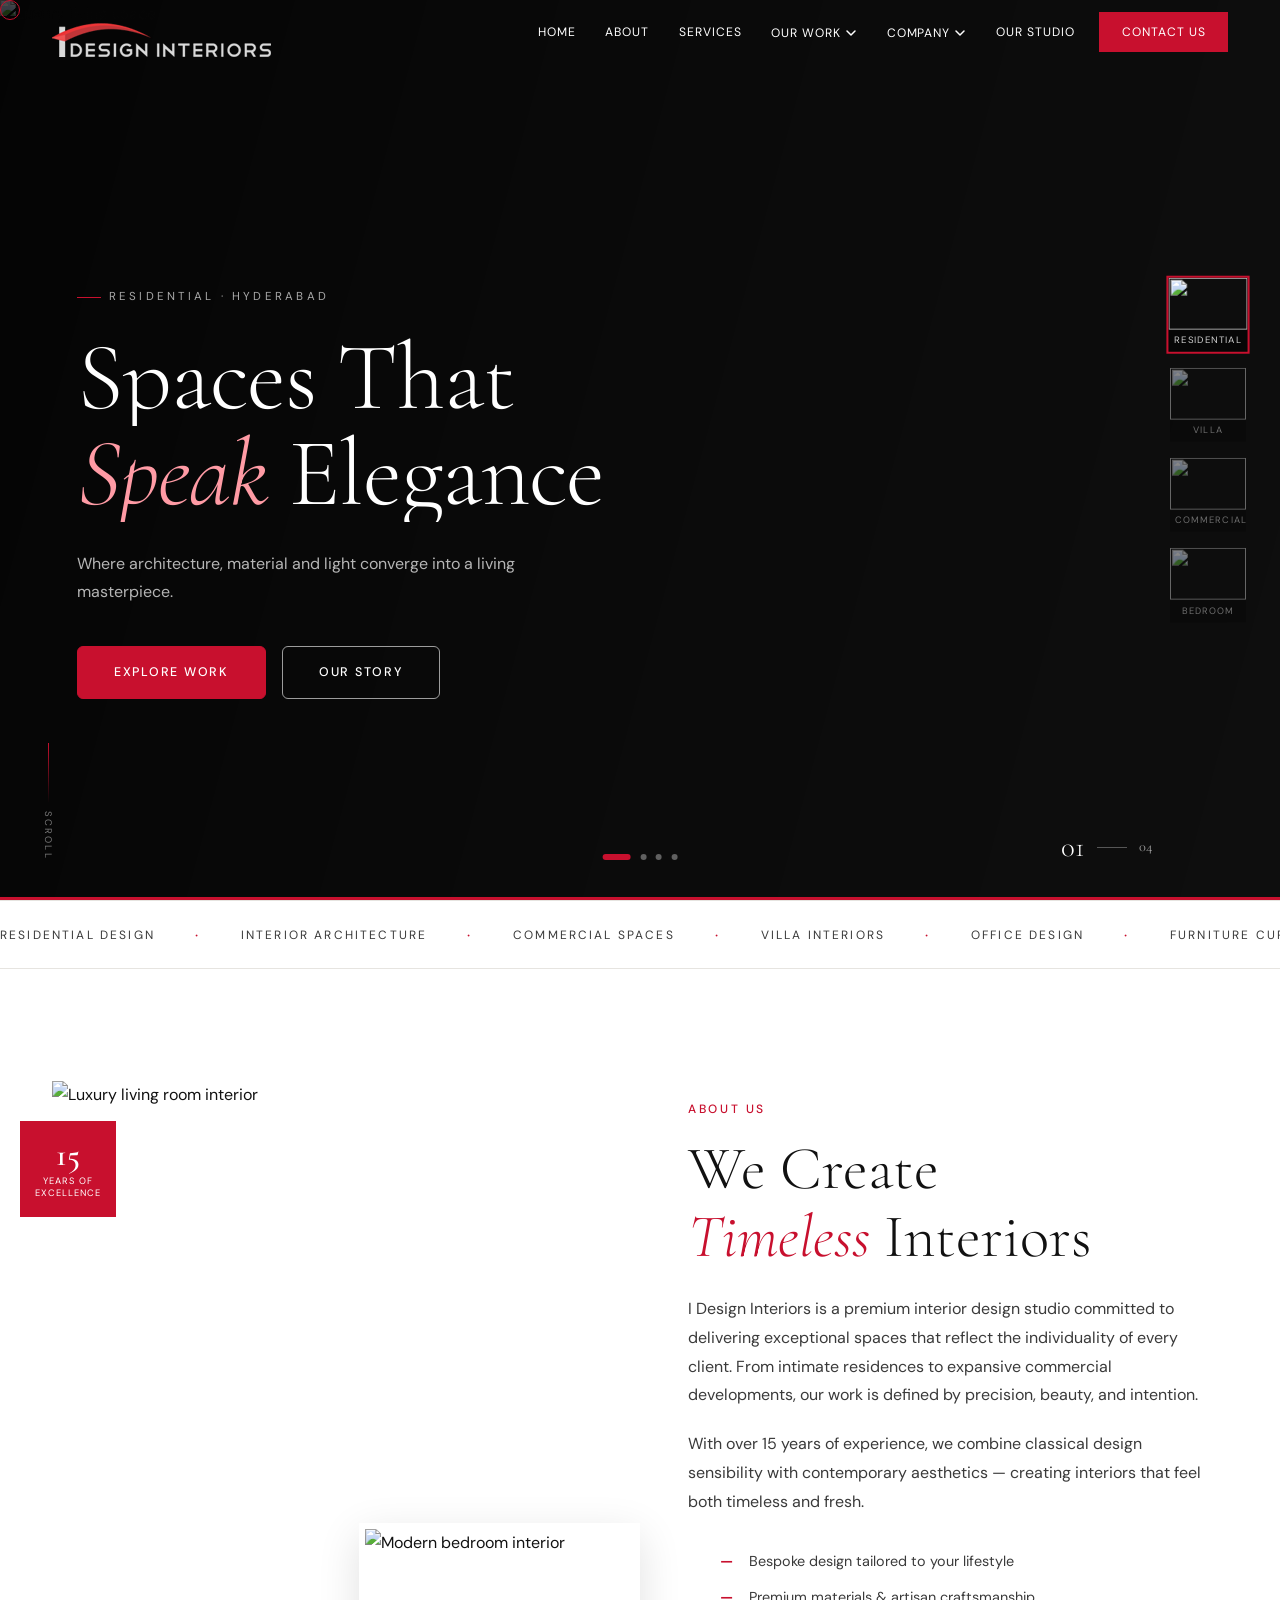
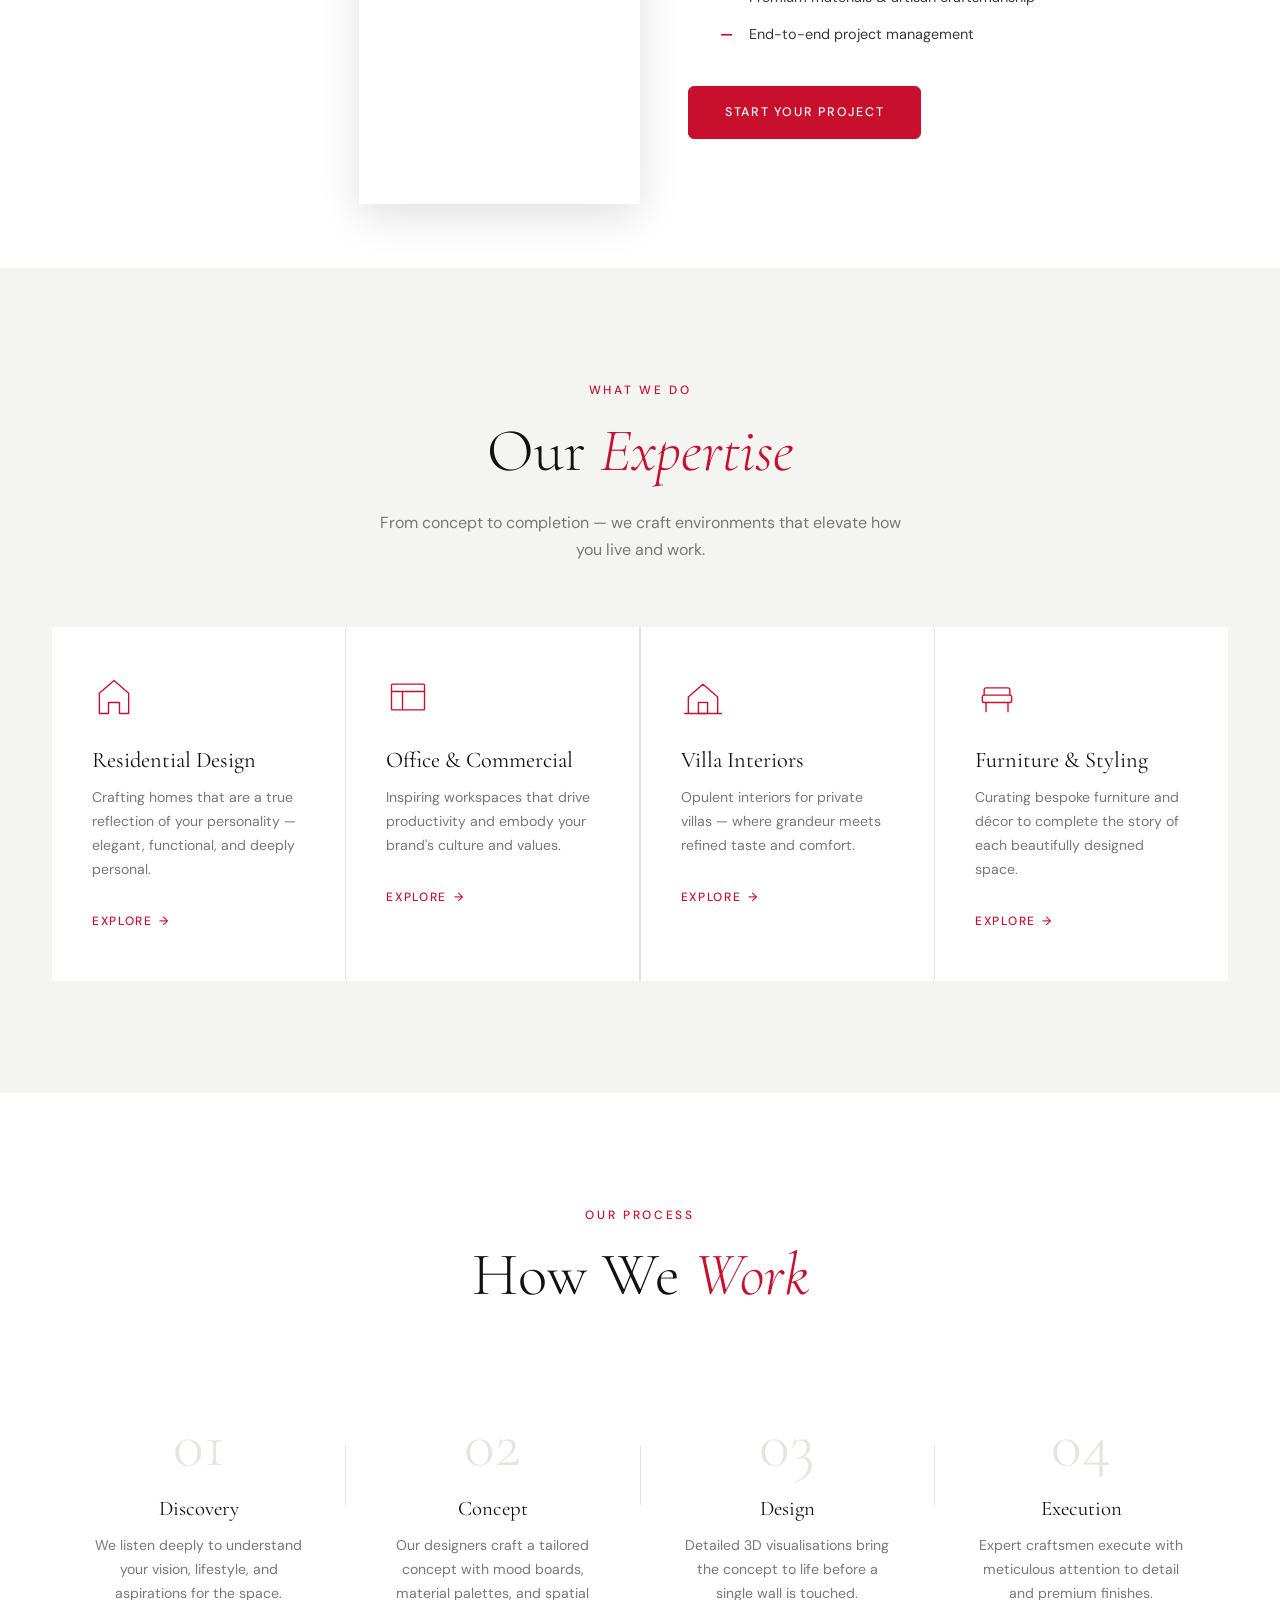
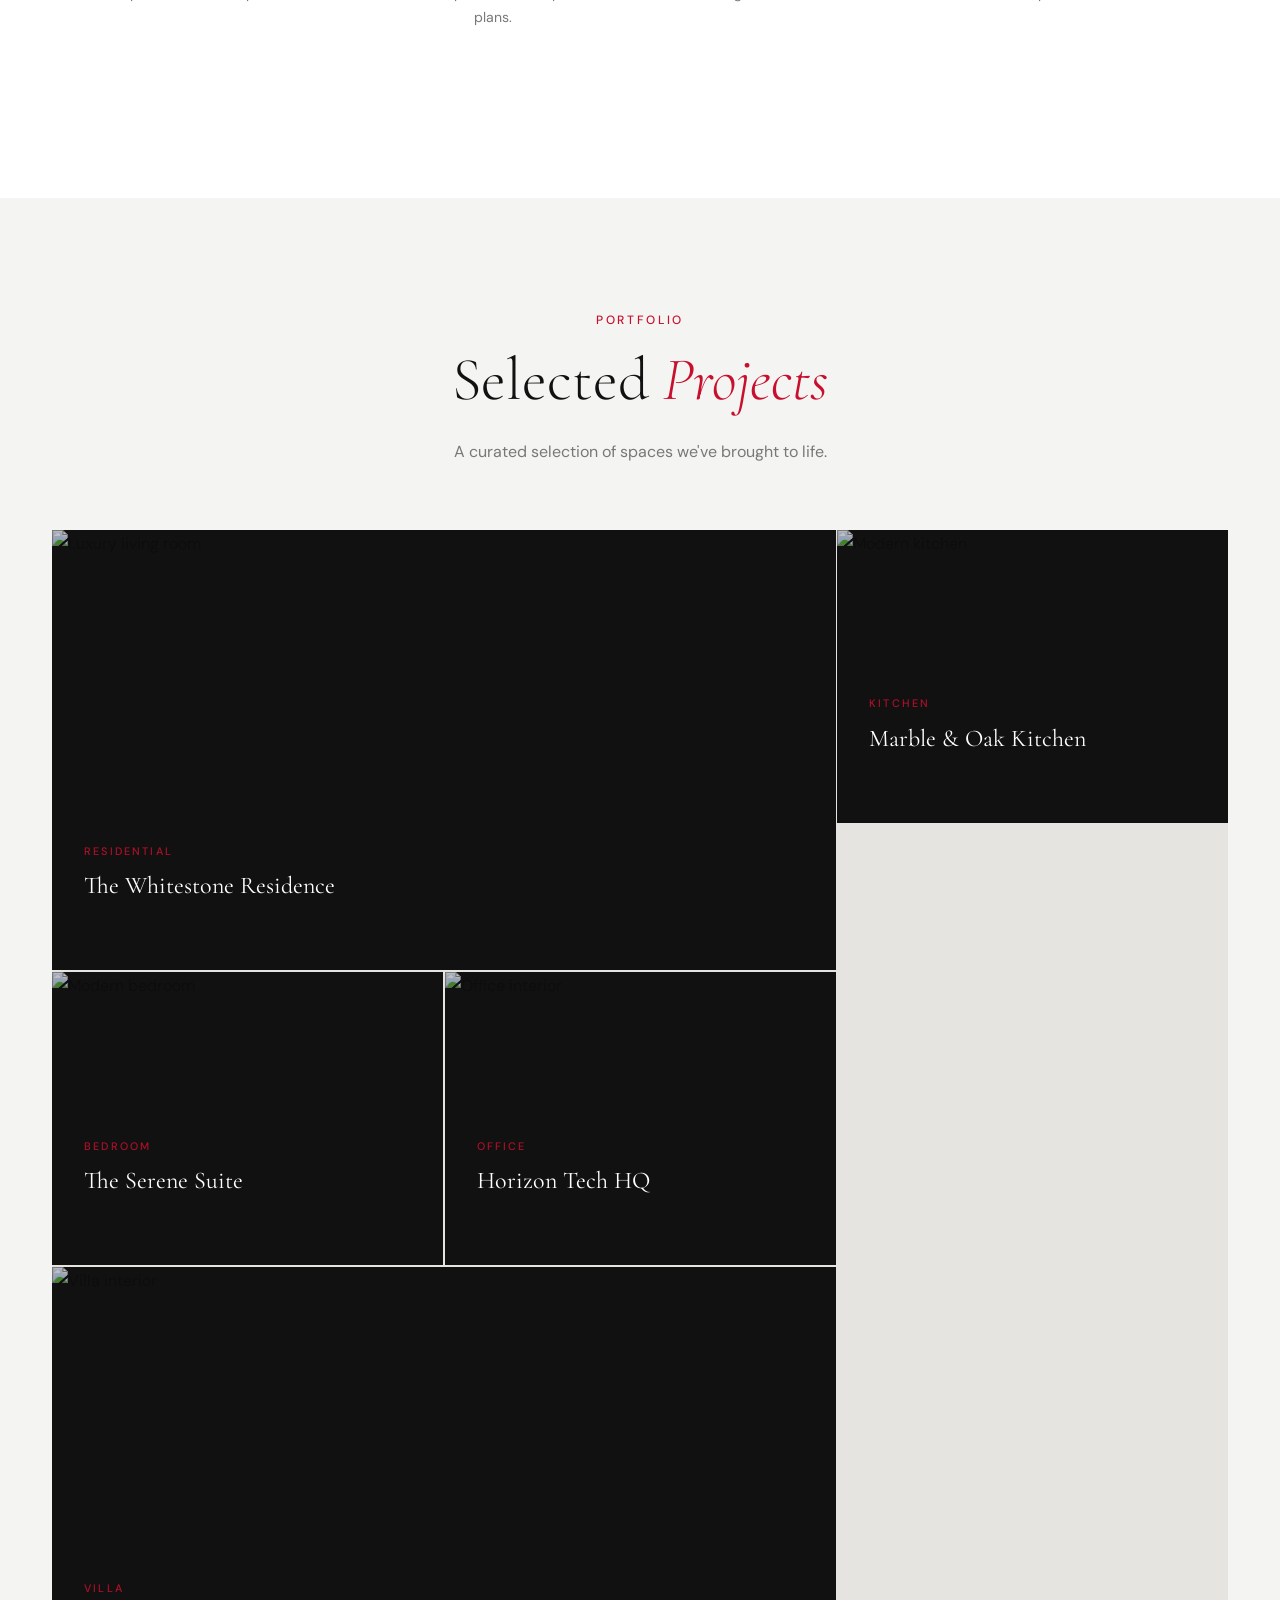
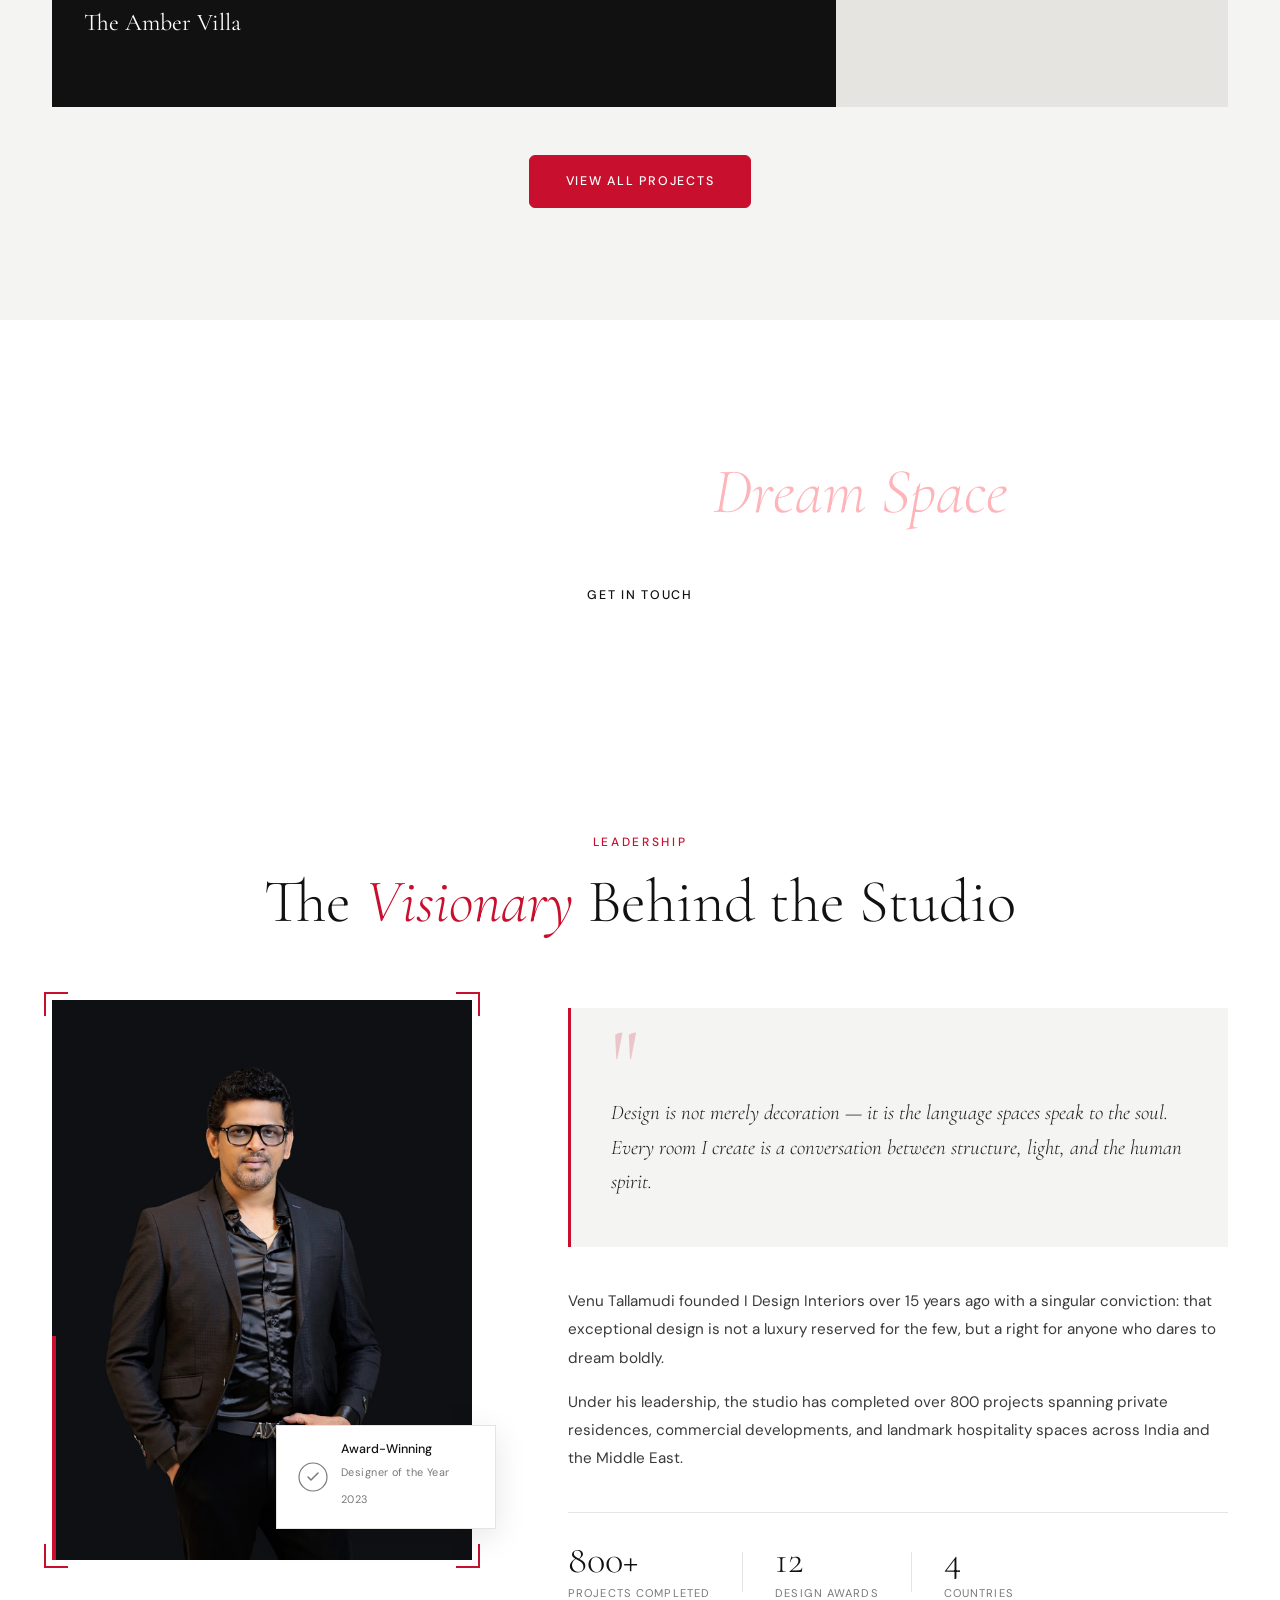
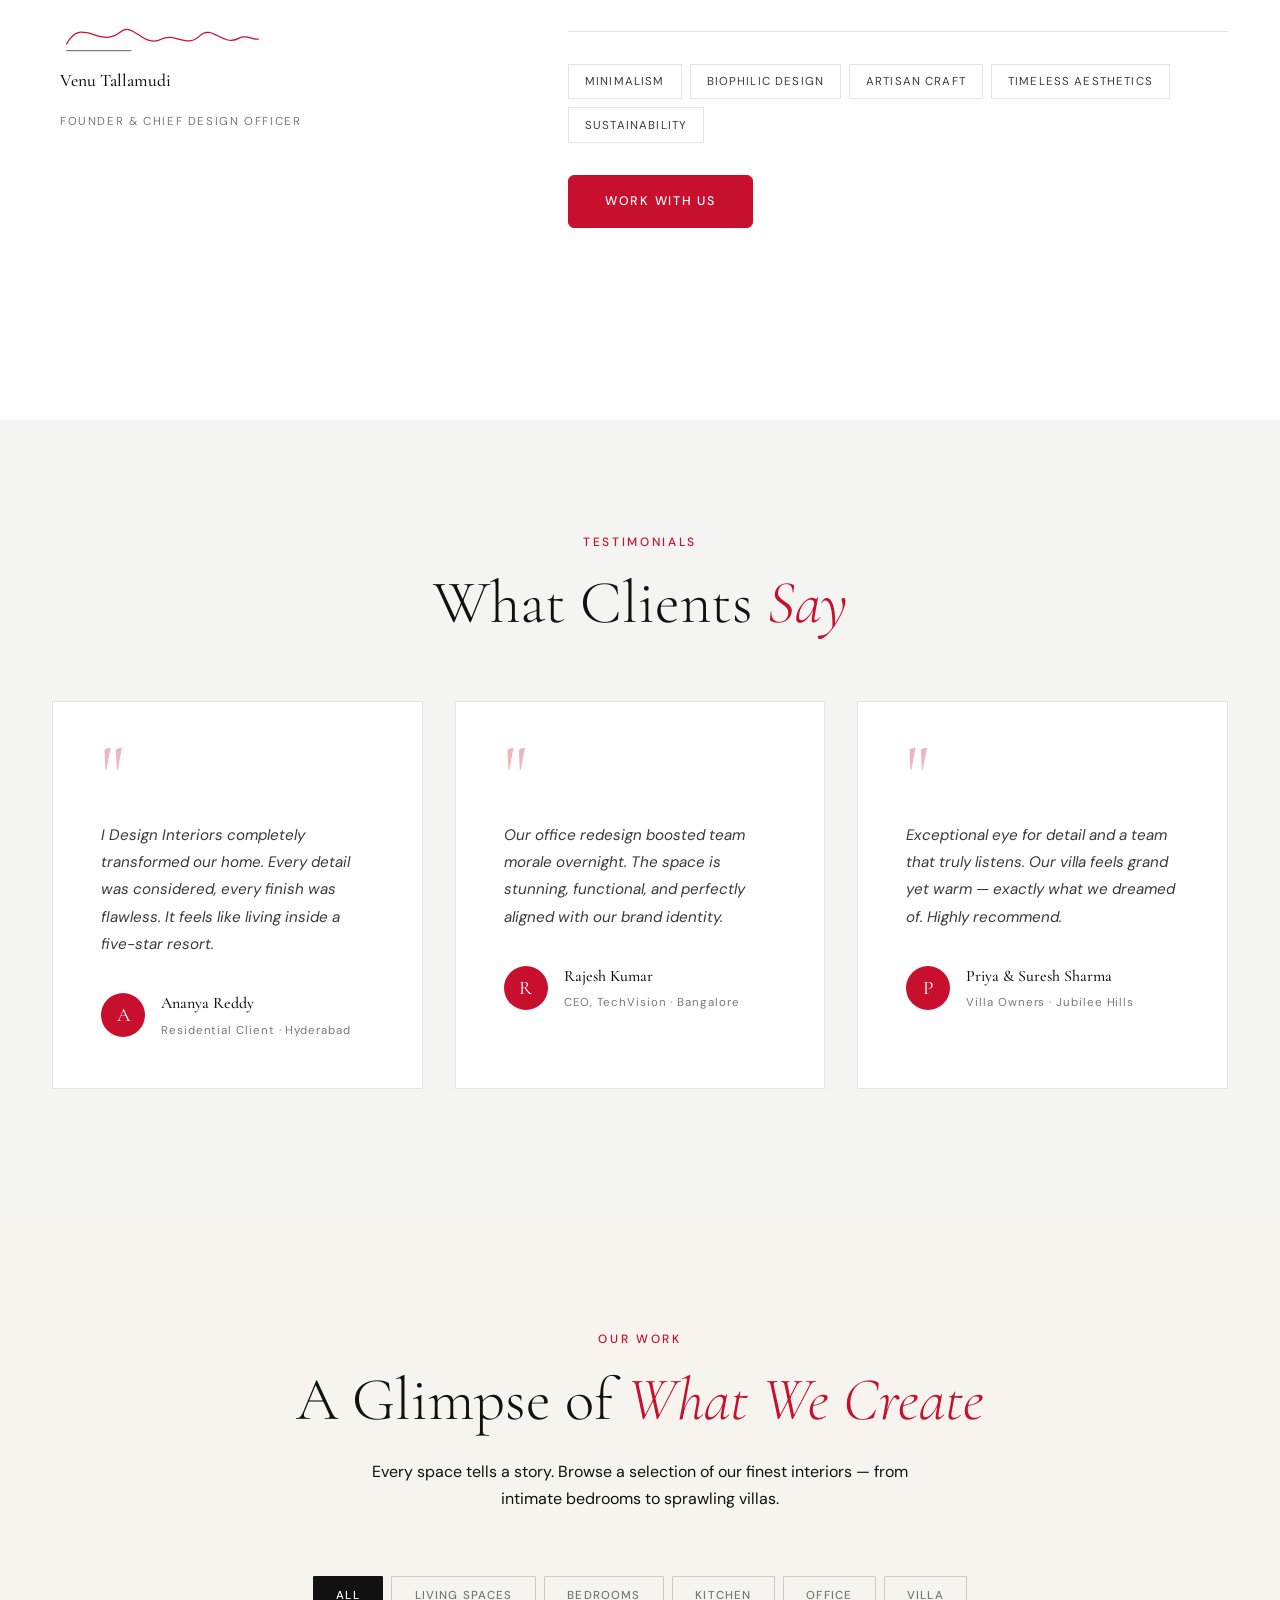
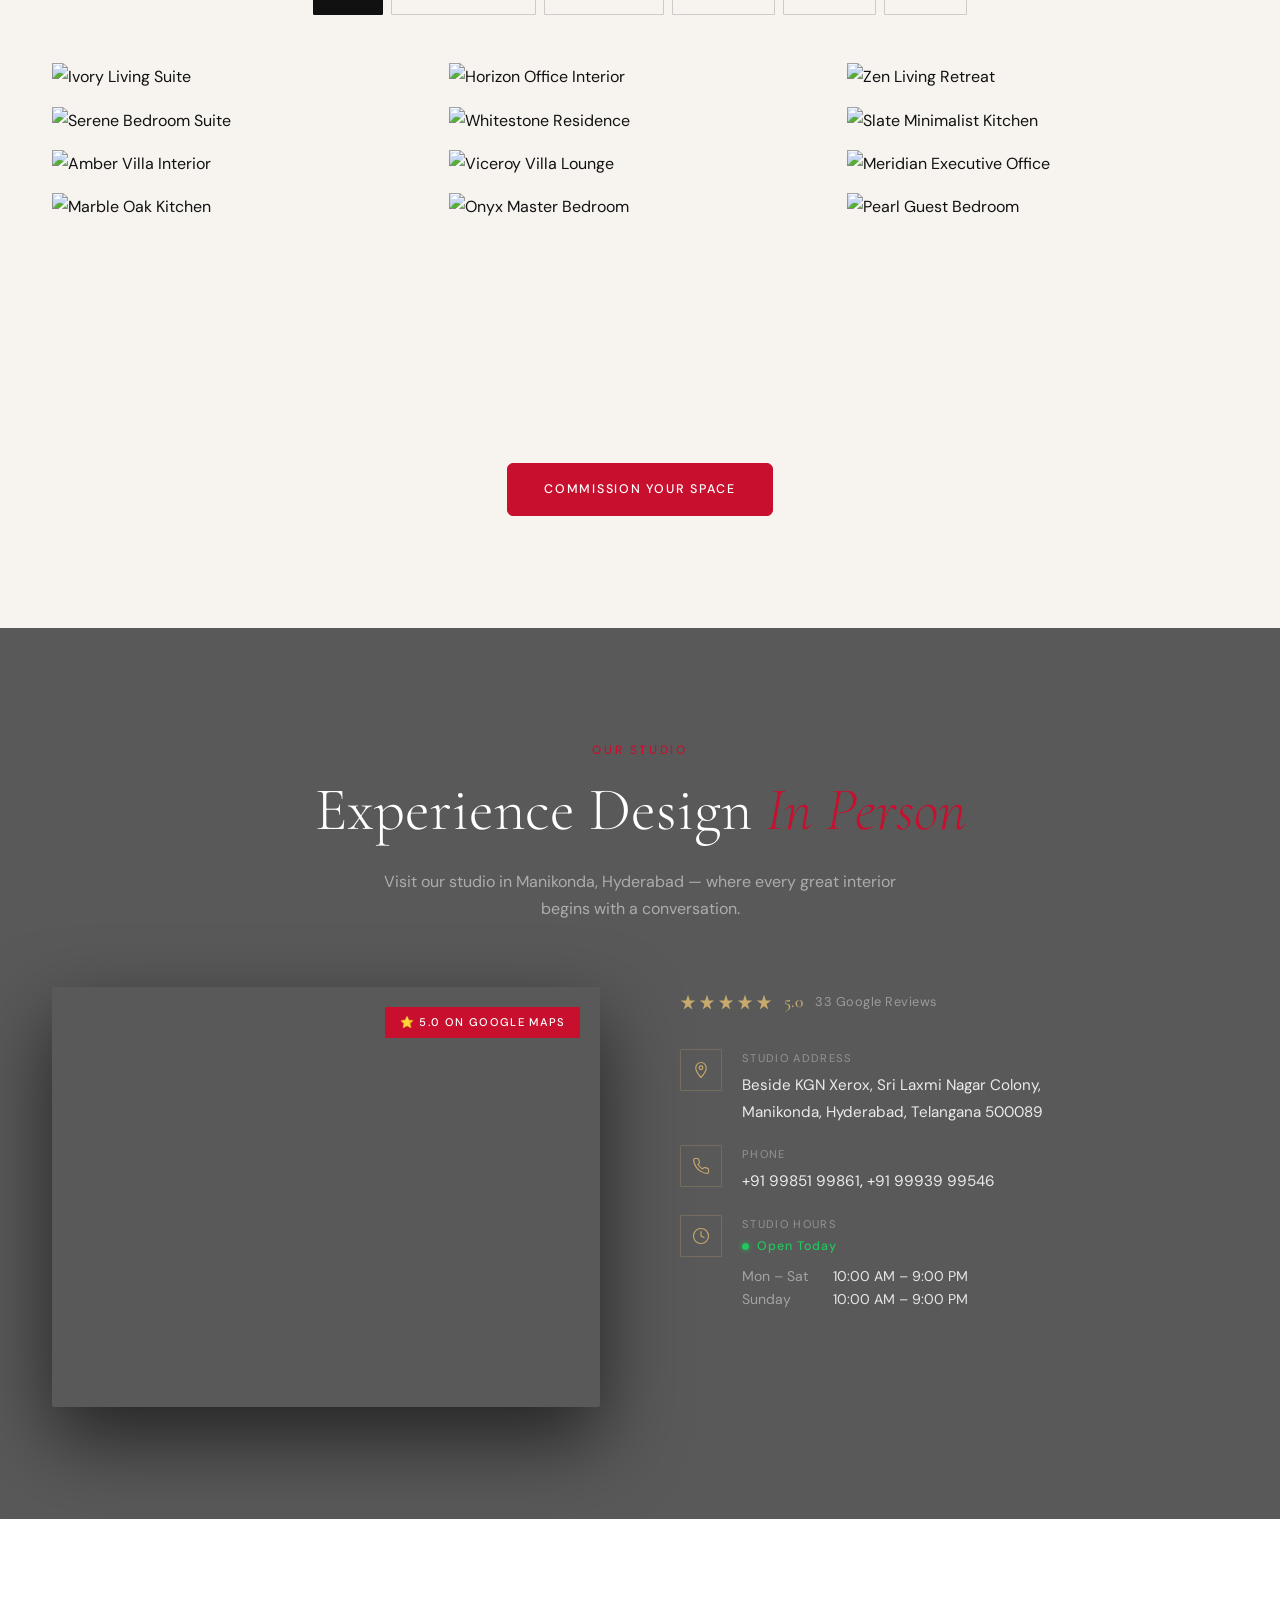
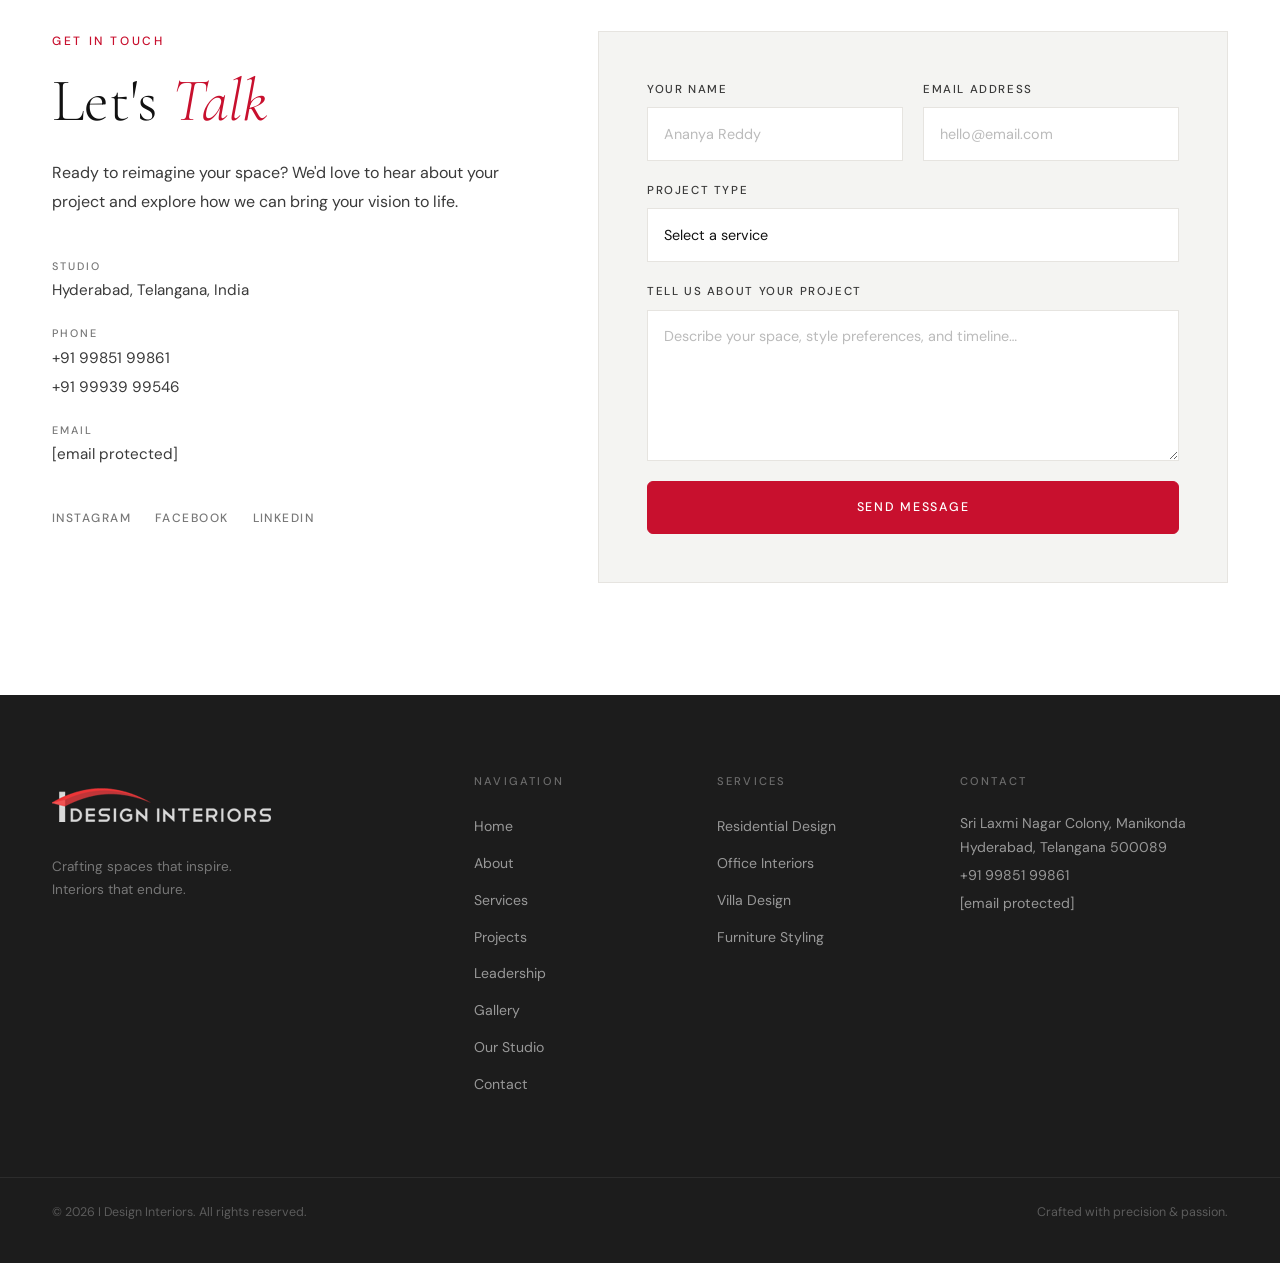
==== commit d830bf88: "loader changes" ====
--- a/index.html
+++ b/index.html
@@ -38,7 +38,8 @@
         </svg>
       </div>
 
-      <h1 class="loader-title">I Design Interiors</h1>
+      <!-- <h1 class="loader-title">I Design Interiors</h1> -->
+       <img src="./images/logo.png" alt="" style="width: 350px ;">
       <p class="loader-subtitle">Crafting Luxury Spaces</p>
 
       <!-- Animated progress line -->
@@ -1147,7 +1148,7 @@
     </div>
     <div class="footer-bottom">
       <div class="container">
-        <p>© 2025 I Design Interiors. All rights reserved.</p>
+        <p>© 2026 I Design Interiors. All rights reserved.</p>
         <p>Crafted with precision &amp; passion.</p>
       </div>
     </div>
--- a/styles/style.css
+++ b/styles/style.css
@@ -2236,6 +2236,7 @@
   display: flex;
   flex-direction: column;
   gap: 0.6rem;
+  padding-left: 0;
 }
 
 .footer-nav a {
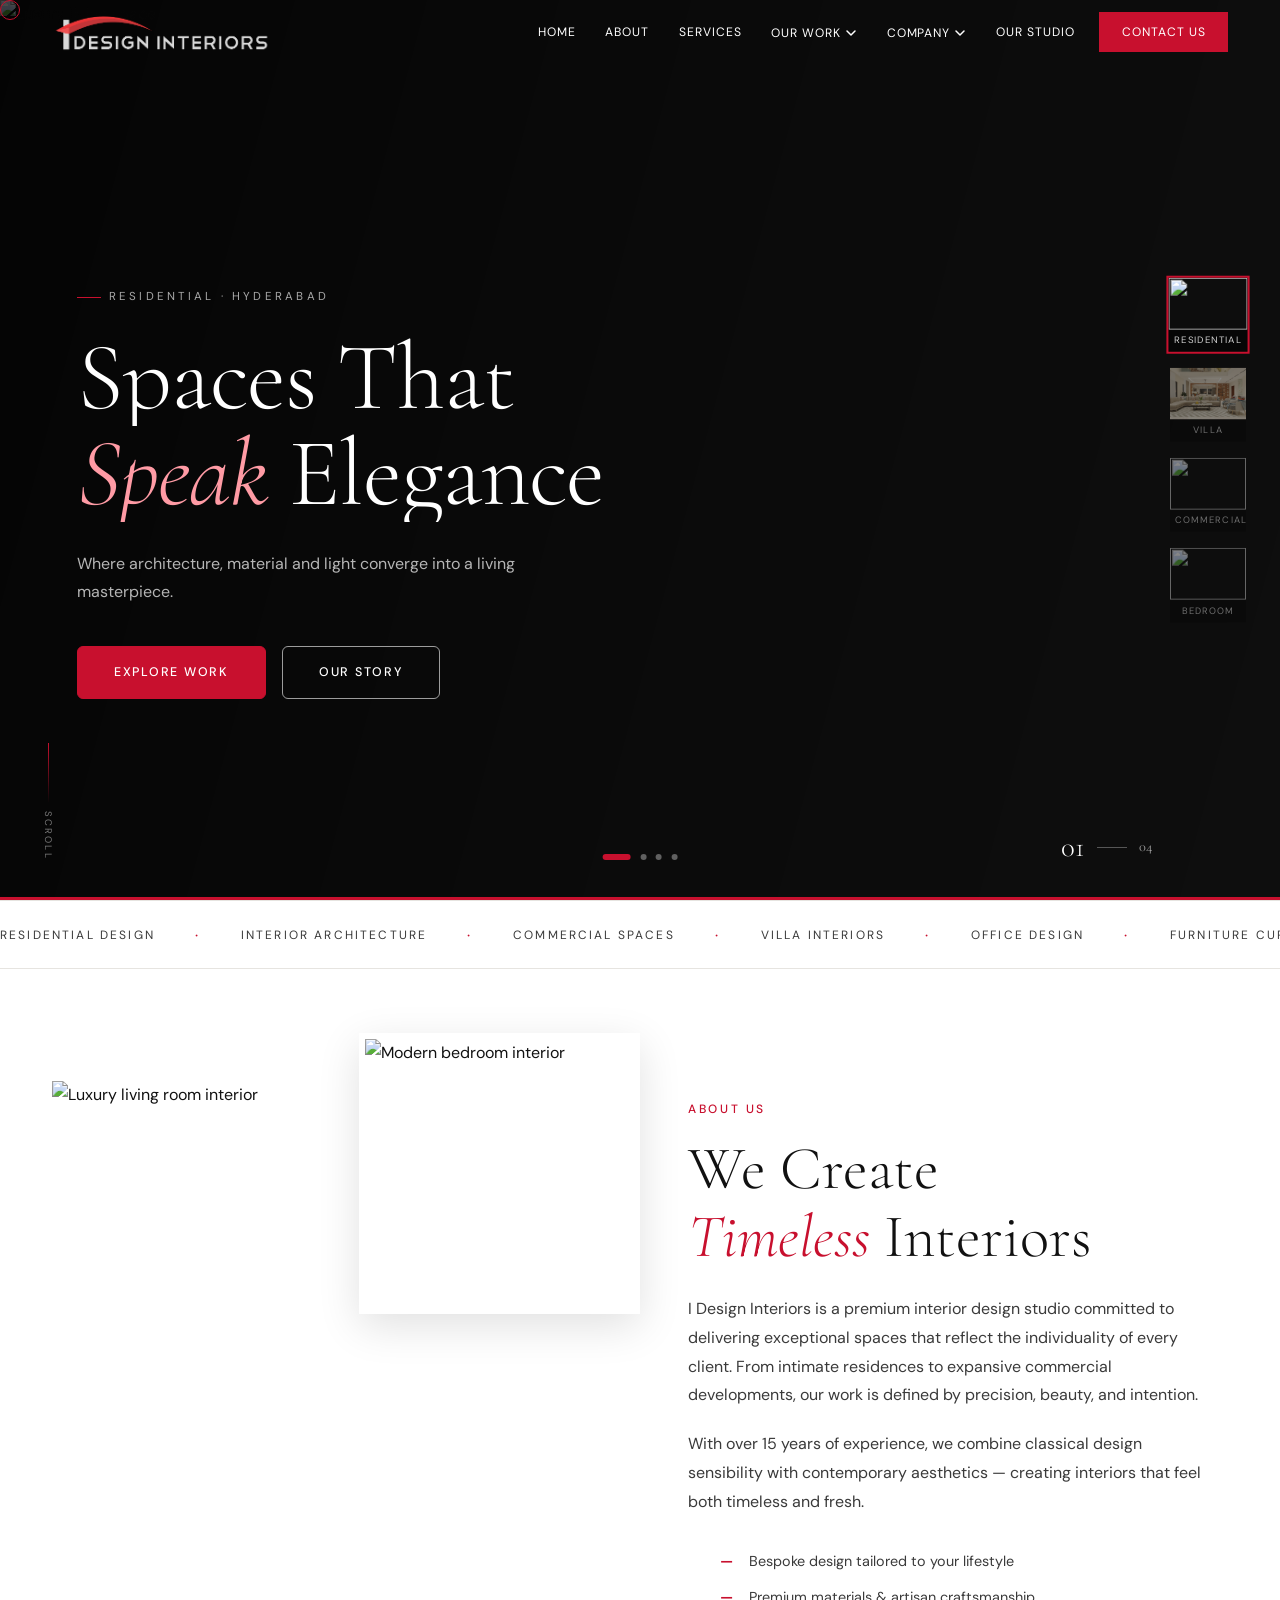
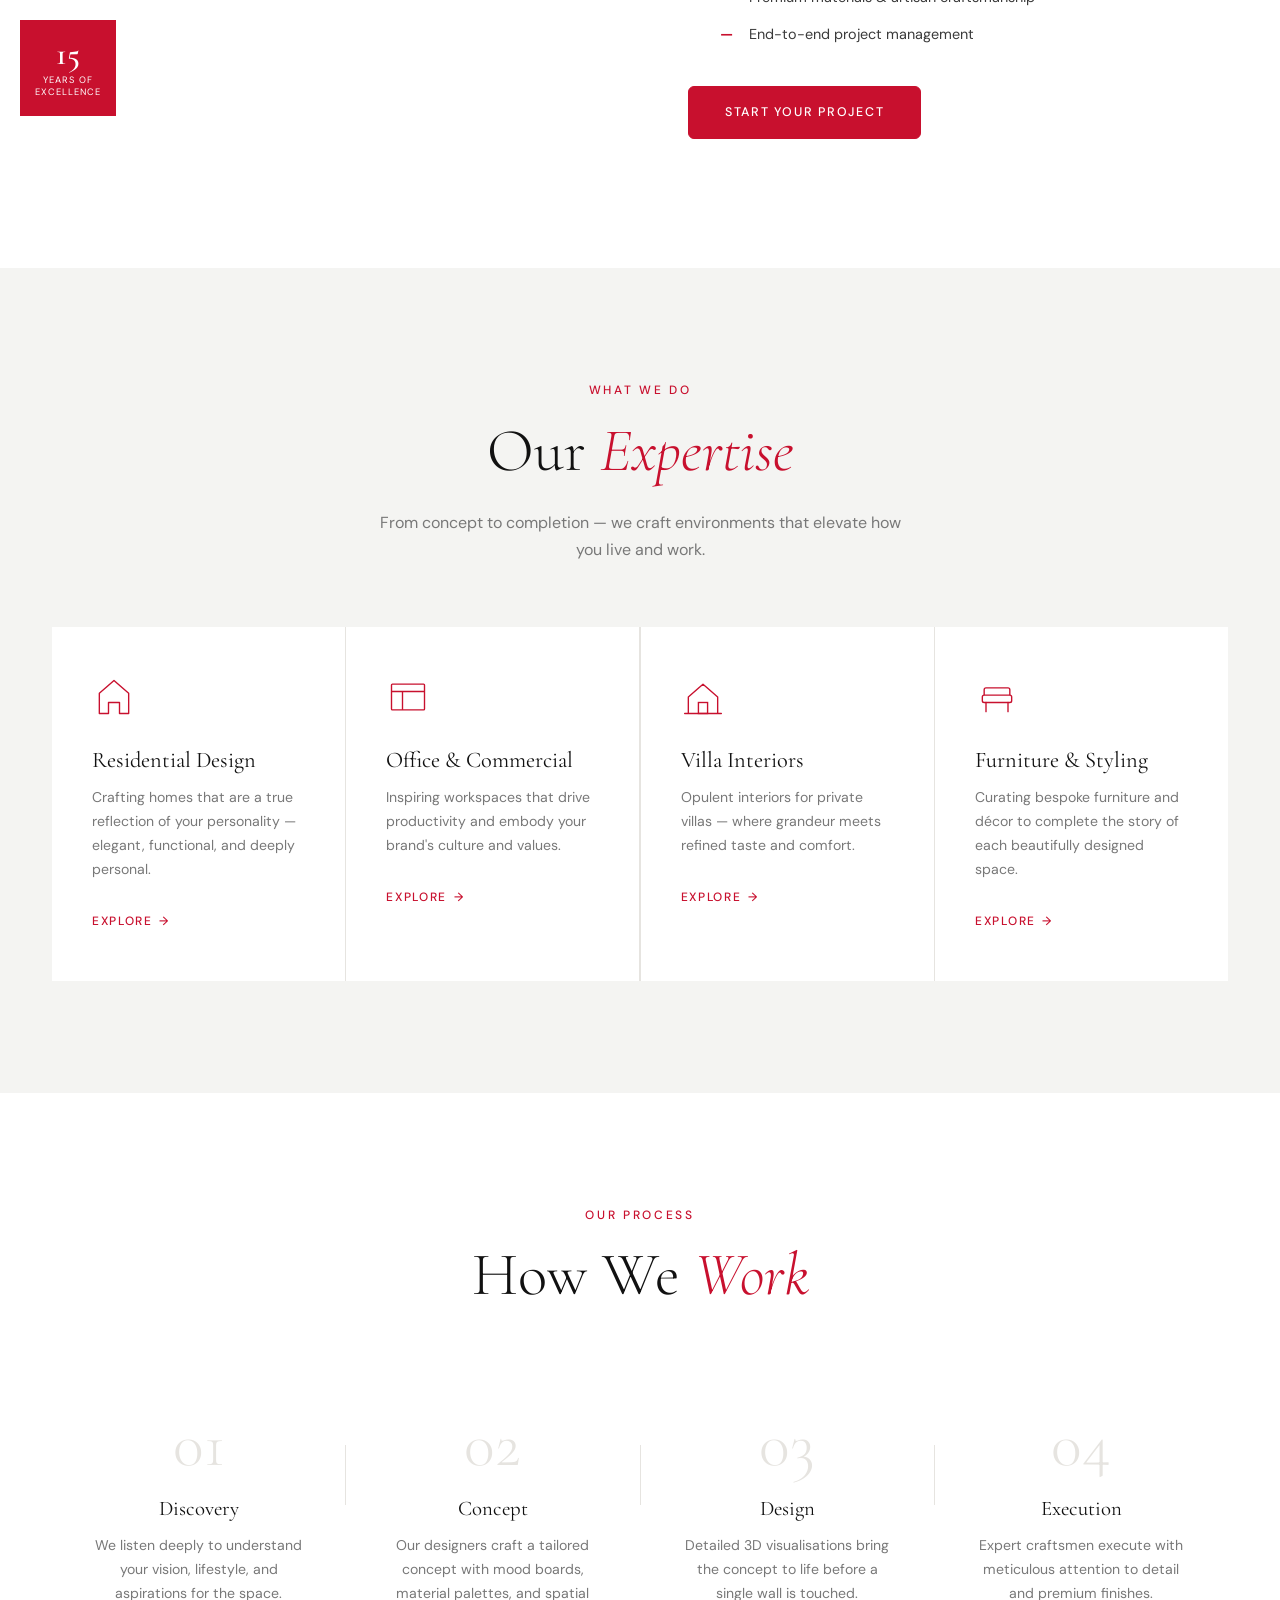
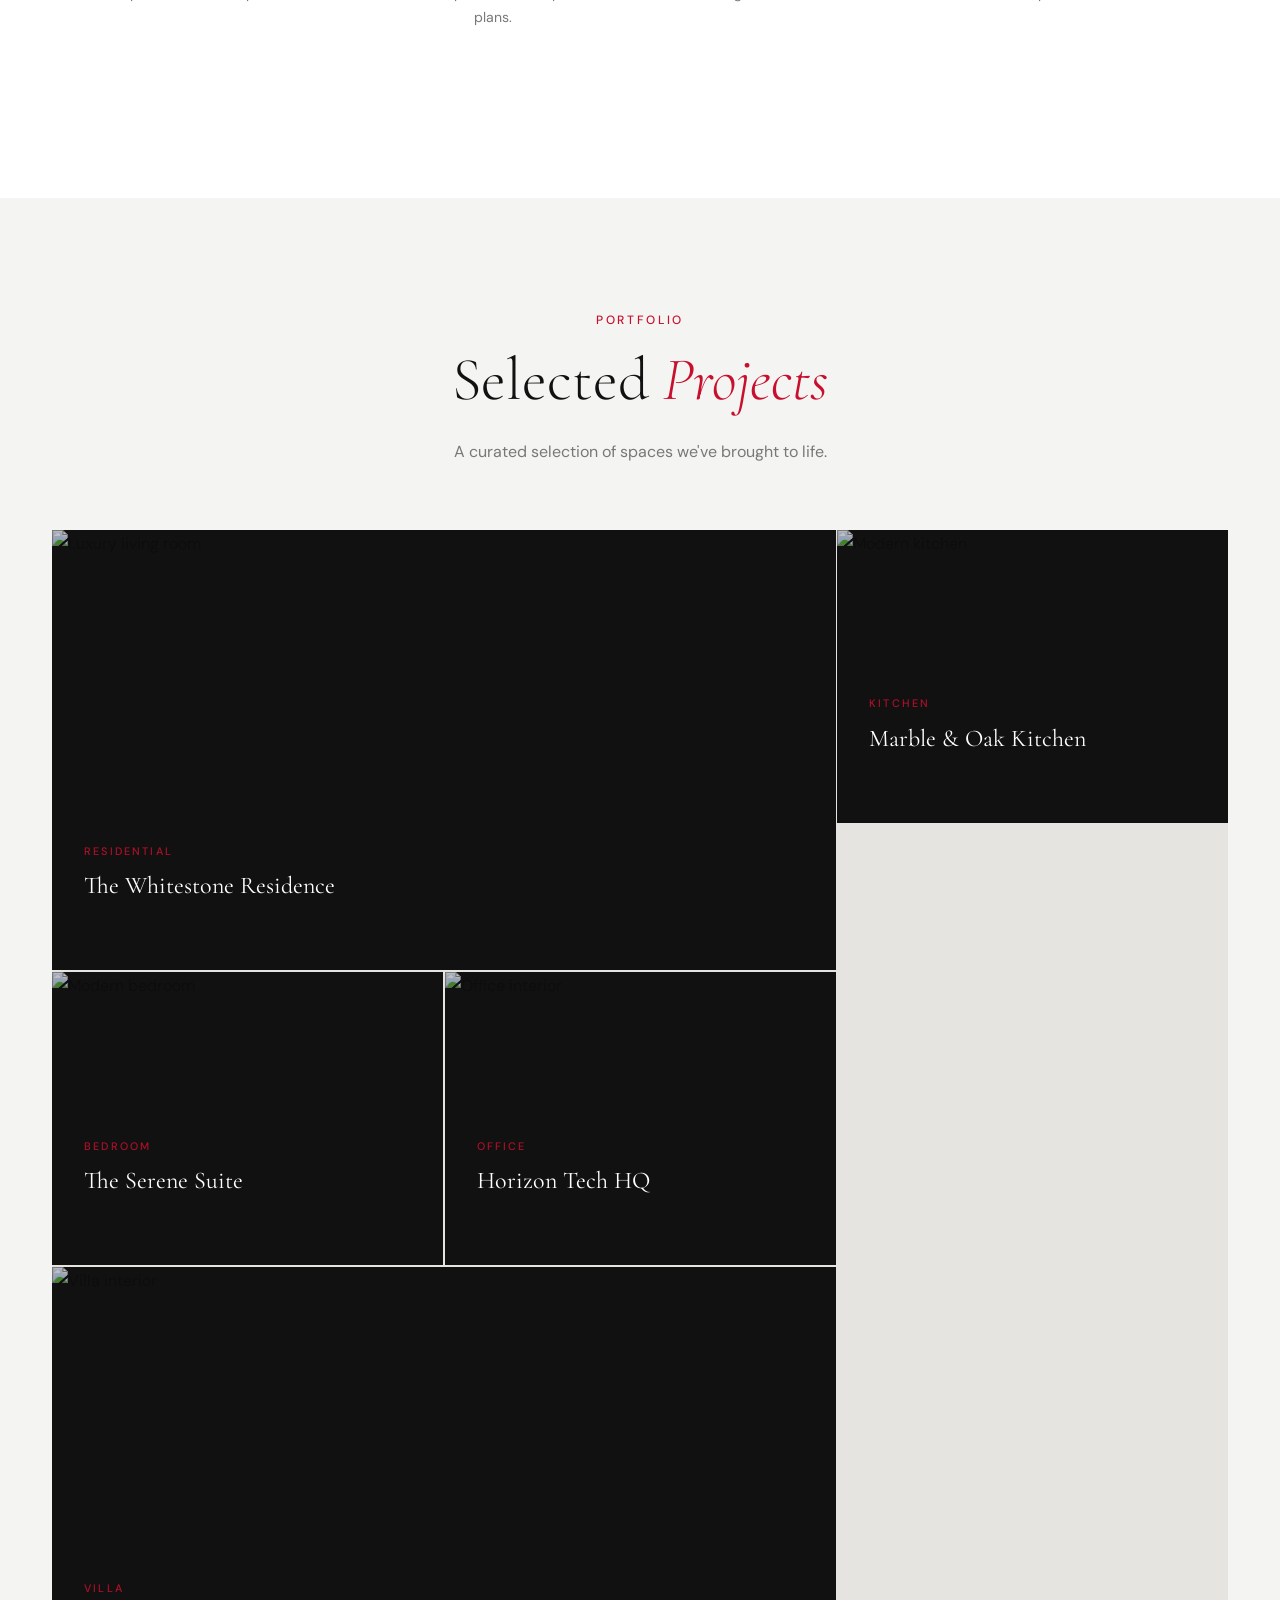
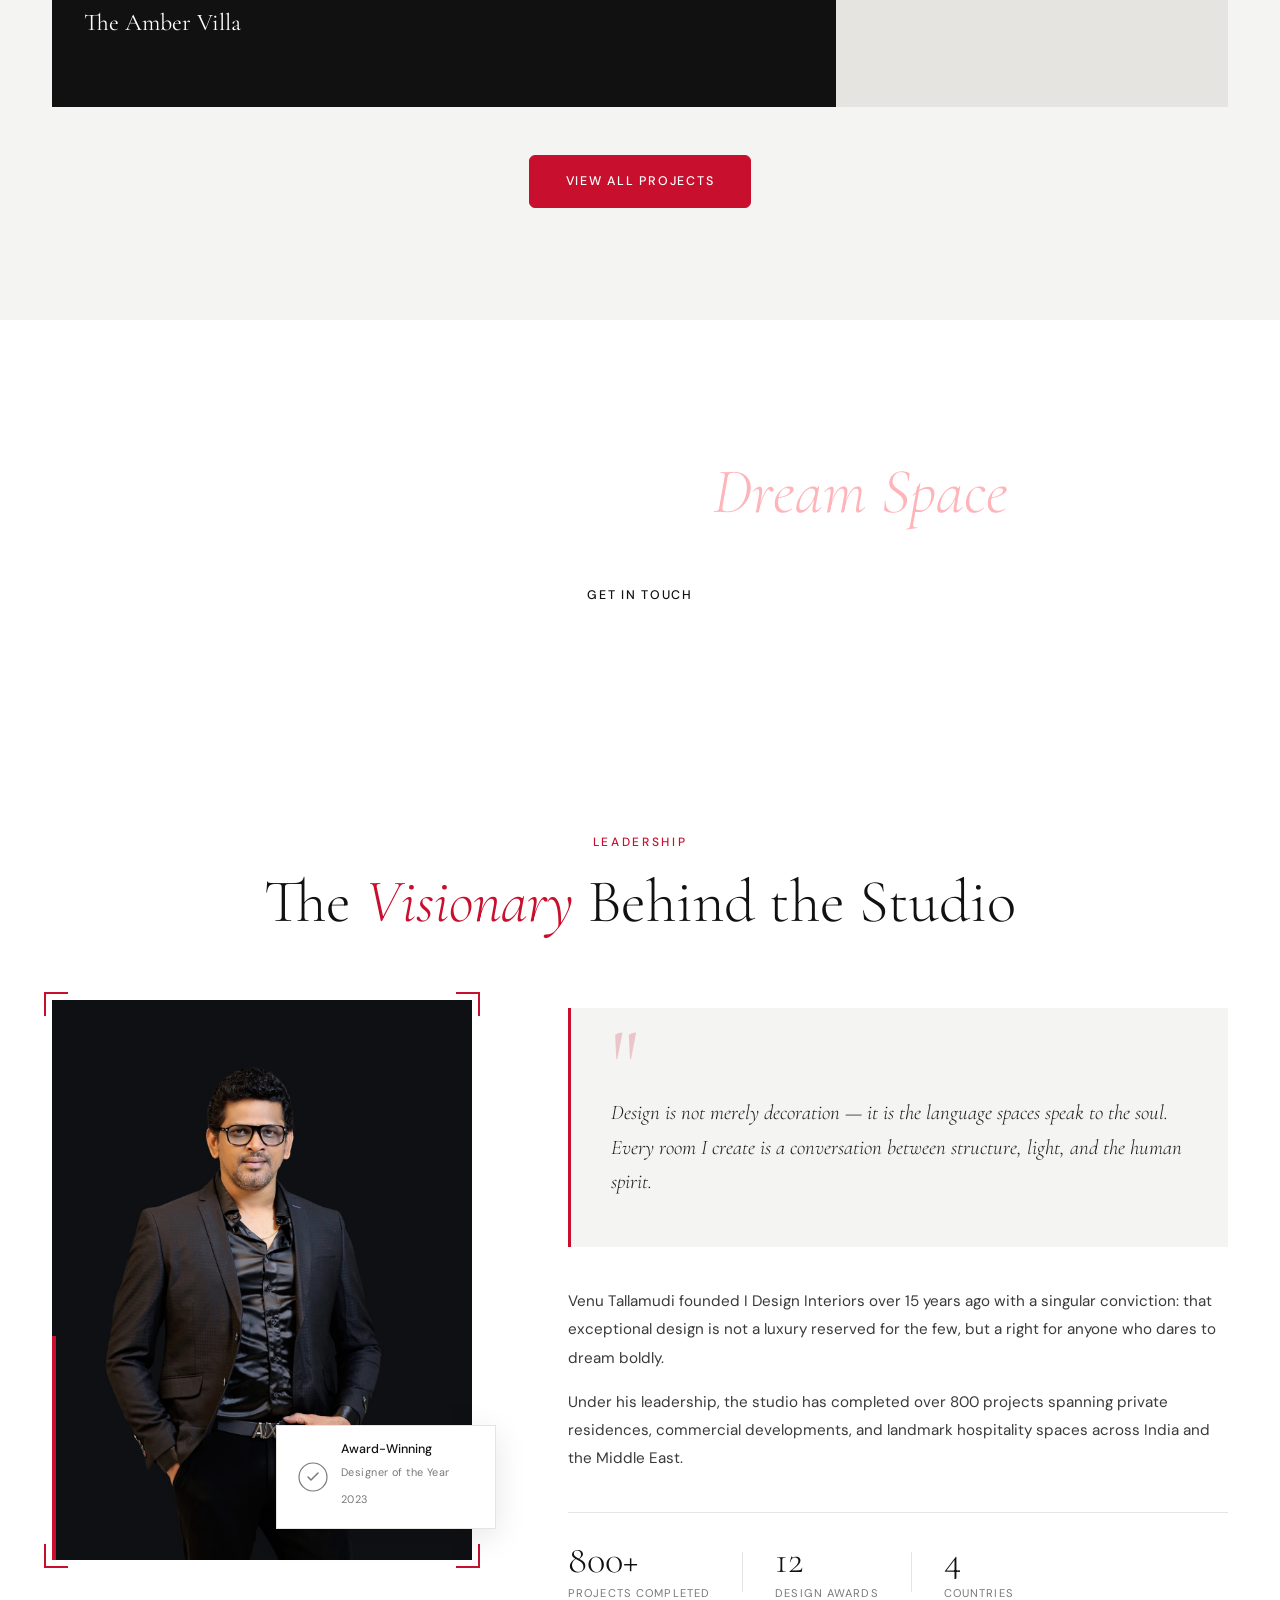
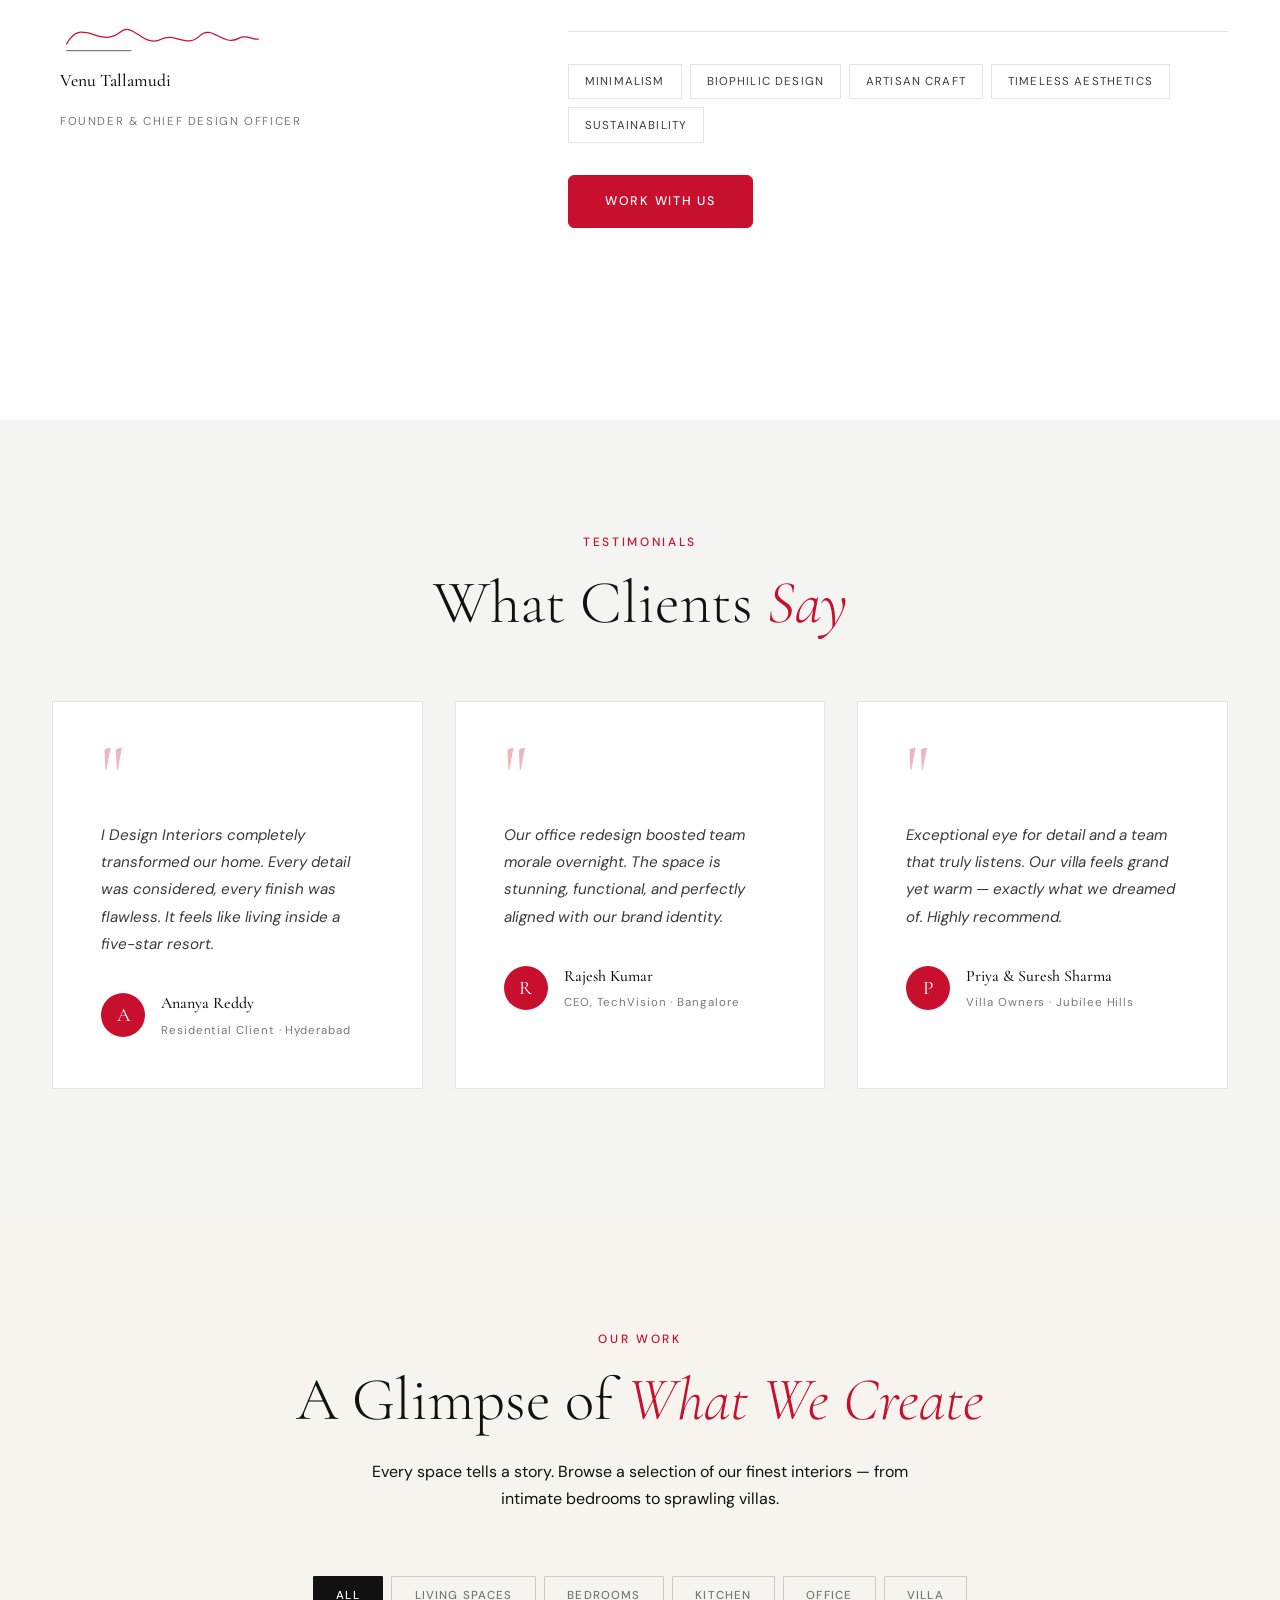
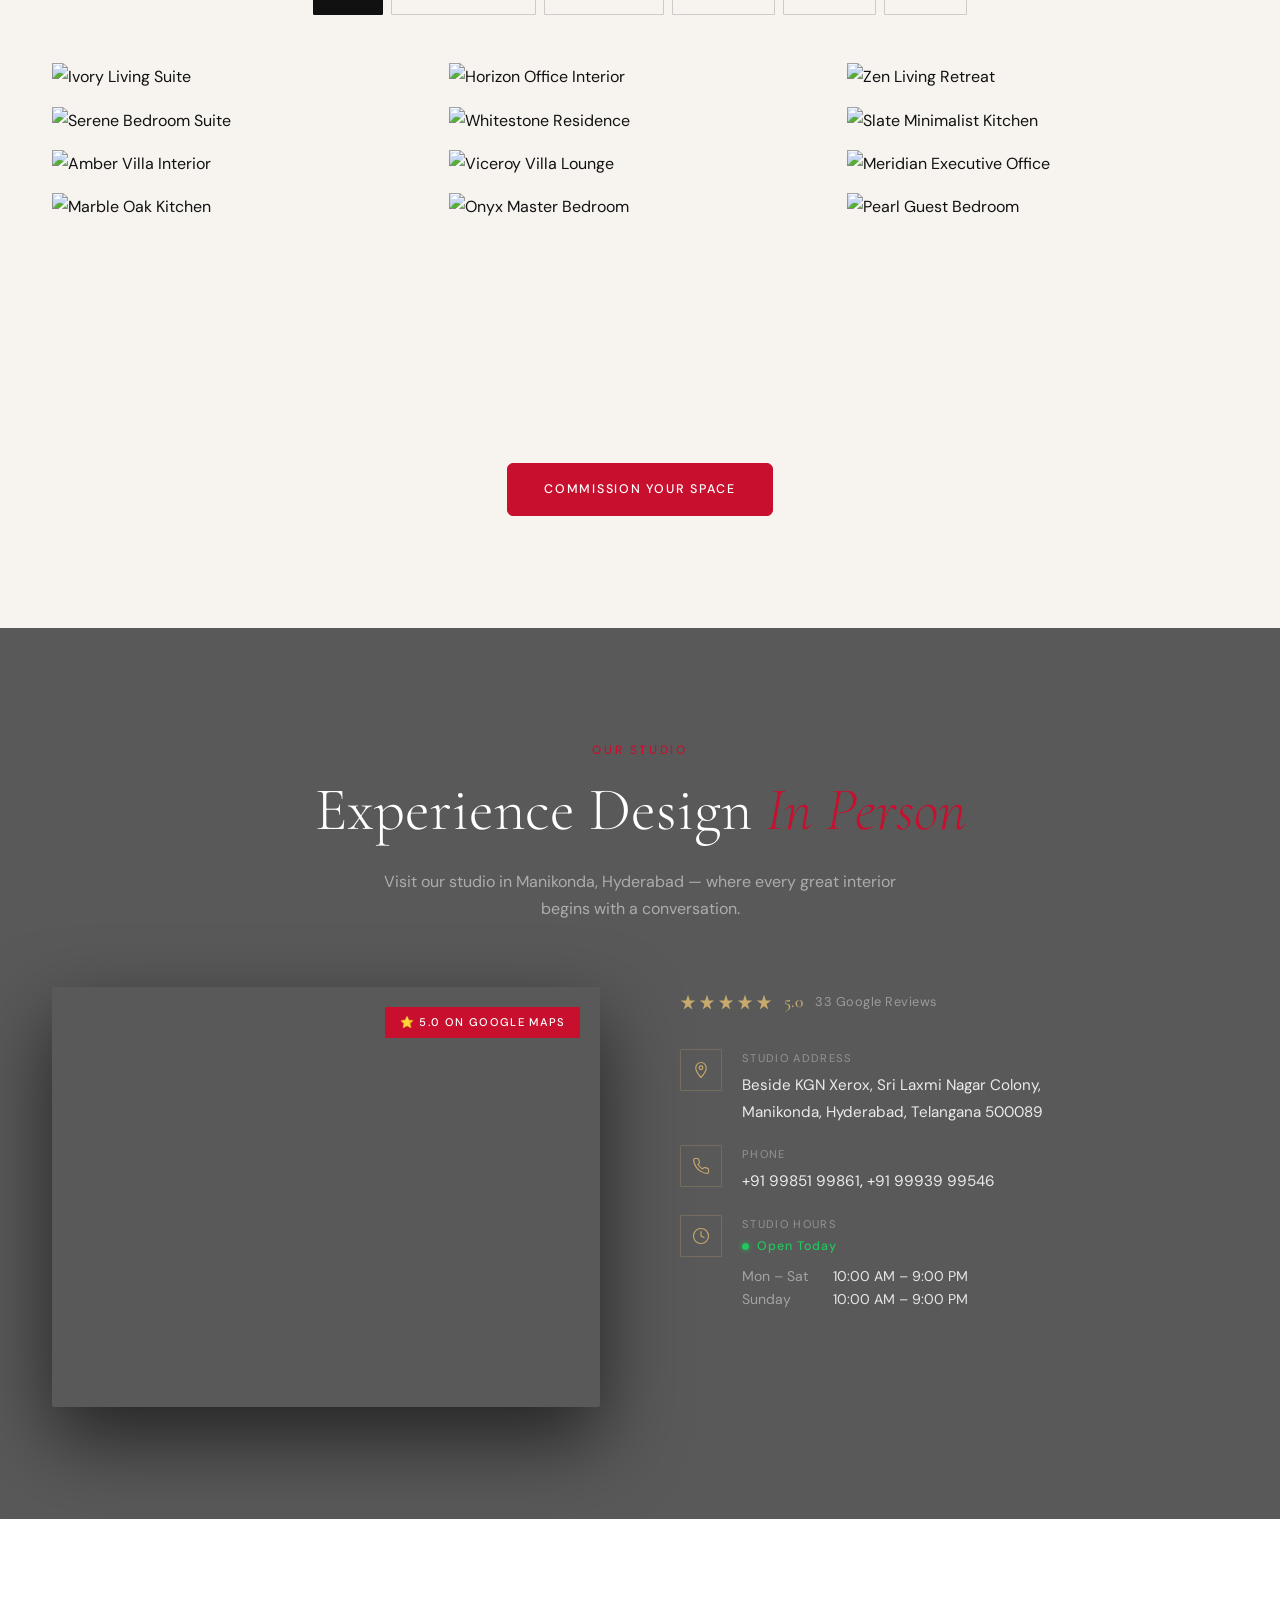
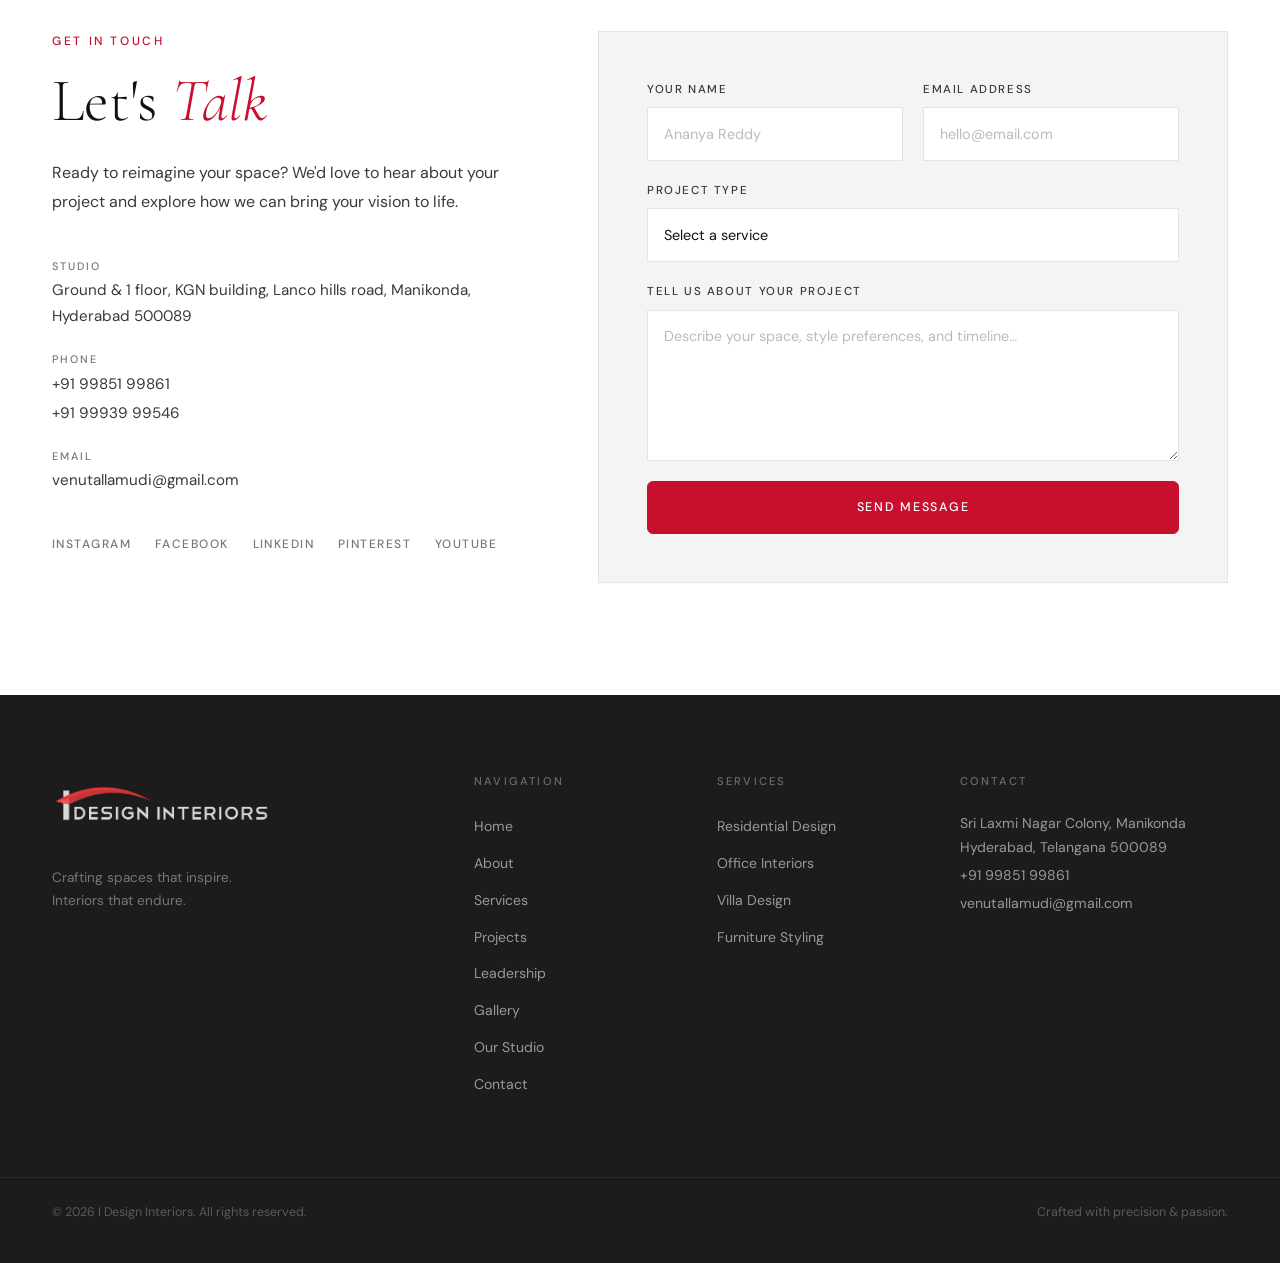
==== commit 8033ec32: "few images added" ====
--- a/index.html
+++ b/index.html
@@ -6,9 +6,9 @@
   <meta name="viewport" content="width=device-width, initial-scale=1.0" />
   <title>I Design Interiors — Luxury Interior Architecture</title>
 
- 
+
   <link href="./styles/bootstrap.css" rel="stylesheet">
-  <link rel="icon" type="image/png"  href="./images/favicon.png">
+  <link rel="icon" type="image/png" href="./images/favicon.png">
   <link rel="stylesheet" href="./styles/style.css" />
   <link rel="preconnect" href="https://fonts.googleapis.com" />
   <link rel="preconnect" href="https://fonts.gstatic.com" crossorigin />
@@ -39,7 +39,7 @@
       </div>
 
       <!-- <h1 class="loader-title">I Design Interiors</h1> -->
-       <img src="./images/logo.png" alt="" style="width: 350px ;">
+      <img src="./images/logo.png" alt="" style="width: 350px ;">
       <p class="loader-subtitle">Crafting Luxury Spaces</p>
 
       <!-- Animated progress line -->
@@ -126,8 +126,7 @@
       <div class="slides-wrapper" id="slidesWrapper">
         <div class="slide active" data-index="0">
           <div class="slide-bg">
-            <img src="https://images.unsplash.com/photo-1618221195710-dd6b41faaea6?w=1800&q=85"
-              alt="Luxury living space" />
+            <img src="./images/home-slide-1.png" alt="Luxury living space" />
             <div class="slide-overlay"></div>
           </div>
           <div class="slide-content">
@@ -147,8 +146,7 @@
         </div>
         <div class="slide" data-index="1">
           <div class="slide-bg">
-            <img src="https://images.unsplash.com/photo-1600607687939-ce8a6c25118c?w=1800&q=85"
-              alt="Modern villa interior" />
+            <img src="./images/home-slide-2.png" alt="Modern villa interior" />
             <div class="slide-overlay"></div>
           </div>
           <div class="slide-content">
@@ -189,8 +187,7 @@
         </div>
         <div class="slide" data-index="3">
           <div class="slide-bg">
-            <img src="https://images.unsplash.com/photo-1631679706909-1844bbd07221?w=1800&q=85"
-              alt="Luxury bedroom suite" />
+            <img src="./images/home-slide-4.png" alt="Luxury bedroom suite" />
             <div class="slide-overlay"></div>
           </div>
           <div class="slide-content">
@@ -263,19 +260,19 @@
 
       <div class="slider-thumbs" aria-hidden="true">
         <div class="thumb active" data-slide="0">
-          <img src="https://images.unsplash.com/photo-1618221195710-dd6b41faaea6?w=160&q=70" alt="" />
+          <img src="./images/home-slide-1.png" alt="" />
           <span>Residential</span>
         </div>
         <div class="thumb" data-slide="1">
-          <img src="https://images.unsplash.com/photo-1600607687939-ce8a6c25118c?w=160&q=70" alt="" />
+          <img src="./images/home-slide-2.png" alt="" />
           <span>Villa</span>
         </div>
         <div class="thumb" data-slide="2">
-          <img src="https://images.unsplash.com/photo-1497366216548-37526070297c?w=160&q=70" alt="" />
+          <img src="https://images.unsplash.com/photo-1497366216548-37526070297c?w=1800&q=85" alt="" />
           <span>Commercial</span>
         </div>
         <div class="thumb" data-slide="3">
-          <img src="https://images.unsplash.com/photo-1631679706909-1844bbd07221?w=160&q=70" alt="" />
+          <img src="./images/home-slide-4.png" alt="" />
           <span>Bedroom</span>
         </div>
       </div>
@@ -309,8 +306,7 @@
       <div class="container about-grid">
         <div class="about-images fade-in-section">
           <div class="img-main">
-            <img src="https://images.unsplash.com/photo-1618221195710-dd6b41faaea6?w=700&q=80"
-              alt="Luxury living room interior" loading="lazy" />
+            <img src="./images/about-us.png" alt="Luxury living room interior" loading="lazy" />
           </div>
           <div class="img-accent">
             <img src="https://images.unsplash.com/photo-1586023492125-27b2c045efd7?w=400&q=80"
@@ -953,8 +949,8 @@
                 </div>
                 <div class="sdl-body">
                   <span class="sdl-label">Phone</span>
-                  <span class="sdl-value"><a href="tel:+919985199861">+91 99851 99861</a></span>, 
-                   <span class="sdl-value"><a href="tel:+919993999546">+91 99939 99546</a></span>
+                  <span class="sdl-value"><a href="tel:+919985199861">+91 99851 99861</a></span>,
+                  <span class="sdl-value"><a href="tel:+919993999546">+91 99939 99546</a></span>
 
                 </div>
               </li>
@@ -1061,21 +1057,26 @@
           <p class="body-text">Ready to reimagine your space? We'd love to hear about your project and explore how we
             can bring your vision to life.</p>
           <ul class="contact-details">
-            <li><span class="contact-label">Studio</span><span>Hyderabad, Telangana, India</span></li>
+            <li><span class="contact-label">Studio</span><span>Ground & 1 floor, KGN building, Lanco hills road,
+                Manikonda, Hyderabad 500089
+              </span></li>
             <li><span class="contact-label">Phone</span>
               <a href="tel:+919985199861">+91 99851 99861</a>
               <a href="tel:+919993999546">+91 99939 99546</a>
             </li>
-            <li><span class="contact-label">Email</span><a
-                href="/cdn-cgi/l/email-protection#761e131a1a19361f1213051f11185b1f180213041f19045815191b"><span
-                  class="__cf_email__"
-                  data-cfemail="1c74797070735c7578796f757b7231757268796e75736e327f7371">[email&#160;protected]</span></a>
+            <li><span class="contact-label">Email</span>
+              <a href="mailto:venutallamudi@gmail.com">
+                venutallamudi@gmail.com
+              </a>
             </li>
           </ul>
           <div class="social-links">
             <a href="https://www.instagram.com/idesigninteriorscompany/" target="_blank">Instagram</a>
-            <a href="https://www.facebook.com/Idesigninteriorscompany/" target="_blank" rel="noopener noreferrer">Facebook</a>
+            <a href="https://www.facebook.com/Idesigninteriorscompany/" target="_blank"
+              rel="noopener noreferrer">Facebook</a>
             <a href="https://www.linkedin.com/in/venutallamudi/" target="_blank" rel="noopener noreferrer">LinkedIn</a>
+            <a href="https://in.pinterest.com/idesigninteriorcompany/" target="_blank" rel="noopener noreferrer">Pinterest</a>
+            <a href="https://www.youtube.com/@iDesignInteriors" target="_blank" rel="noopener noreferrer">YouTube</a>
           </div>
         </div>
         <div class="contact-form-wrap fade-in-section delay-1">
@@ -1141,9 +1142,9 @@
         <h4>Contact</h4>
         <p>Sri Laxmi Nagar Colony, Manikonda<br />Hyderabad, Telangana 500089</p>
         <a href="tel:+919985199861">+91 99851 99861</a>
-        <a href="/cdn-cgi/l/email-protection#5e363b3232311e373a3b2d3739307337302a3b2c37312c703d3133"><span
-            class="__cf_email__"
-            data-cfemail="3d55585151527d5459584e545a5310545349584f54524f135e5250">[email&#160;protected]</span></a>
+        <a href="mailto:venutallamudi@gmail.com">
+          venutallamudi@gmail.com
+        </a>
       </div>
     </div>
     <div class="footer-bottom">
--- a/styles/style.css
+++ b/styles/style.css
@@ -172,6 +172,9 @@
 .loader-content {
   text-align: center;
   animation: loader-scale 3.5s ease-in-out forwards;
+}
+.logo-white{
+  max-width: 220px;
 }
 
 .loader-logo {
@@ -1228,7 +1231,7 @@
 
 .img-accent {
   position: absolute;
-  bottom: -3rem;
+  top: -3rem;
   right: -3rem;
   width: 52%;
   overflow: hidden;
@@ -1250,7 +1253,7 @@
 
 .img-badge {
   position: absolute;
-  top: 2.5rem;
+  bottom: 2.5rem;
   left: -2rem;
   background: var(--red);
   color: var(--white);
@@ -2754,14 +2757,13 @@
 .lb-prev {
   left: 1.5rem;
 }
-
 .lb-next {
   right: 1.5rem;
 }
 
 /* ═══════════════════ STUDIO VISIT SECTION ═══════════════════ */
 .studio-visit {
-  background-image: url(./images/studio.jpg);
+  background-image: url(../images/studio.jpg);
   background-attachment: fixed;
   background-size: cover;
   background-position: 50%;
@@ -2788,7 +2790,25 @@
   gap: 5rem;
   align-items: start;
 }
-
+/* SCROLL BAR */
+/* Thin Crimson — 3px hairline */
+html {
+  scrollbar-width: thin;
+  scrollbar-color: #C8102E rgba(200,16,46,0.07);
+}
+html::-webkit-scrollbar {
+  width: 3px;
+}
+html::-webkit-scrollbar-track {
+  background: rgba(200,16,46,0.07);
+}
+html::-webkit-scrollbar-thumb {
+  background: #C8102E;
+  border-radius: 10px;
+}
+html::-webkit-scrollbar-thumb:hover {
+  background: #8B0A1F;
+}
 
 /* ═══════════════════════════════════════════════════════════
    RESPONSIVE — Tablet (≤1024px)
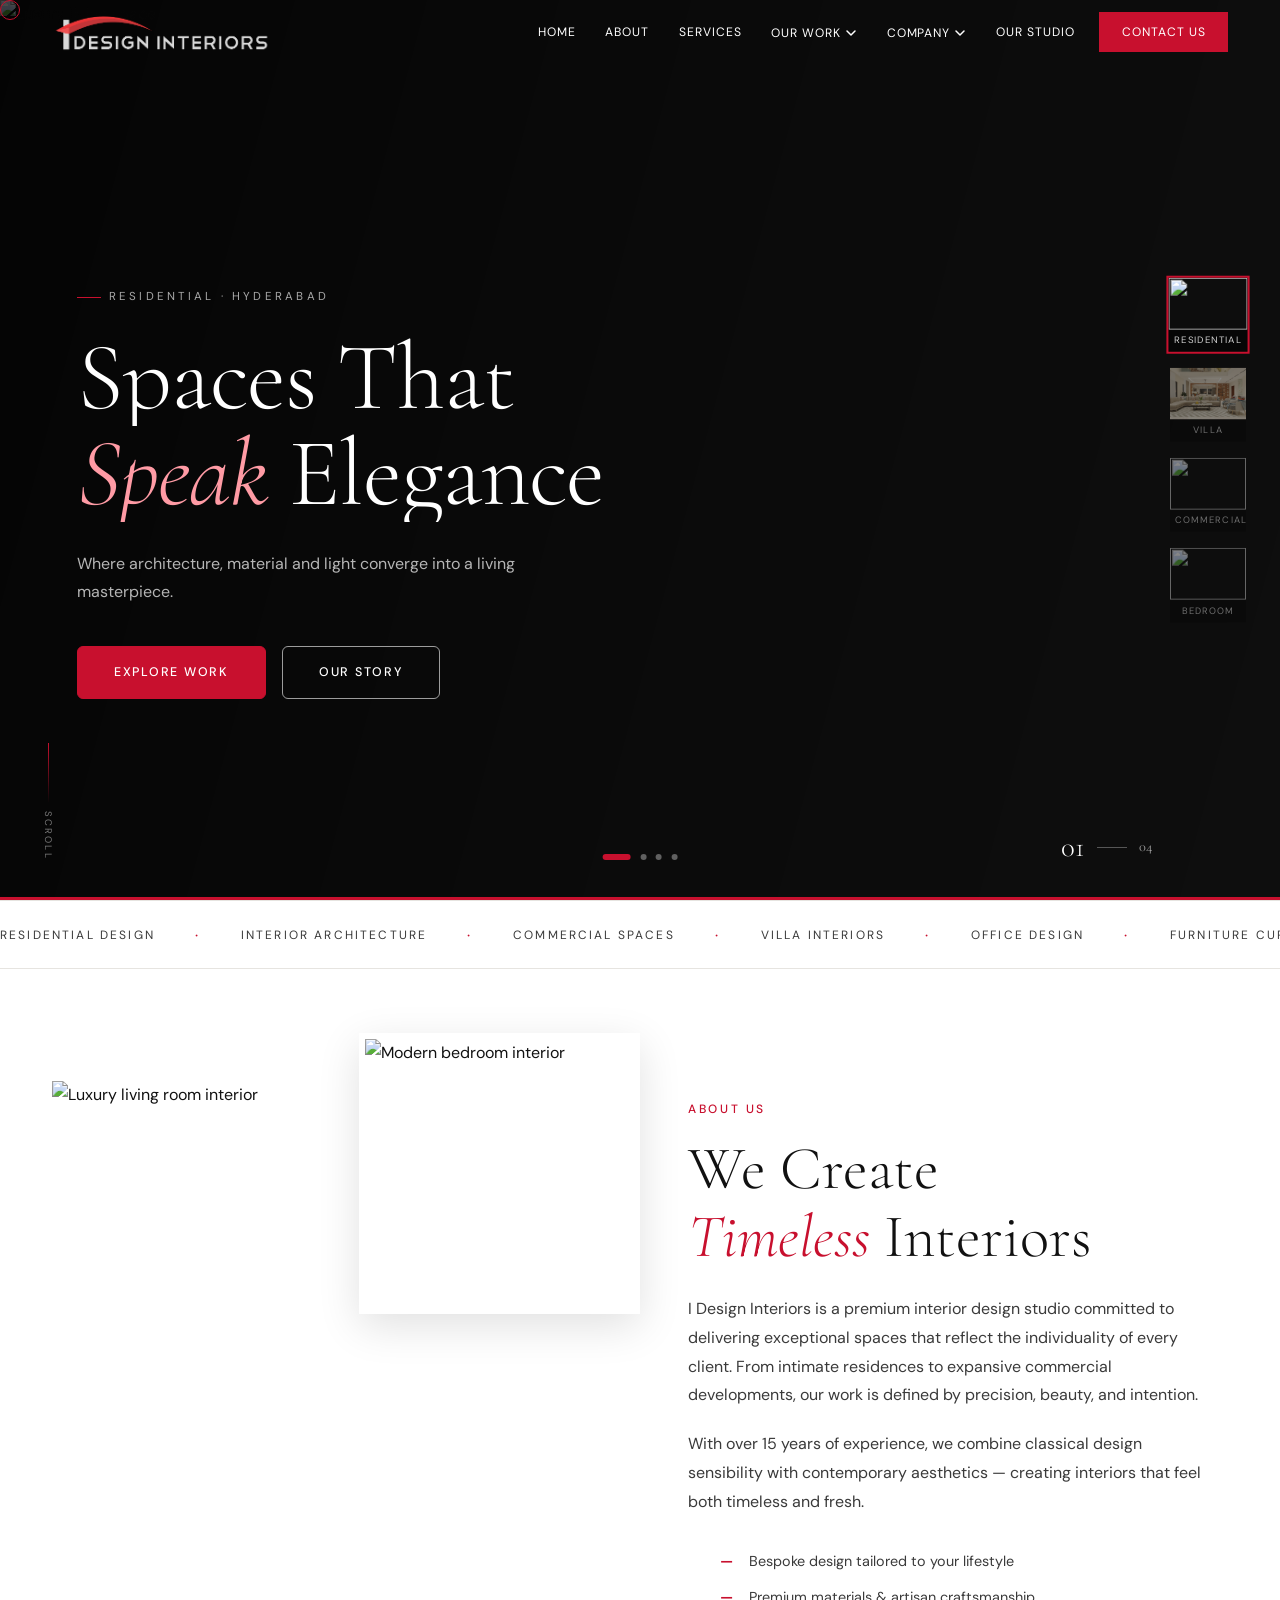
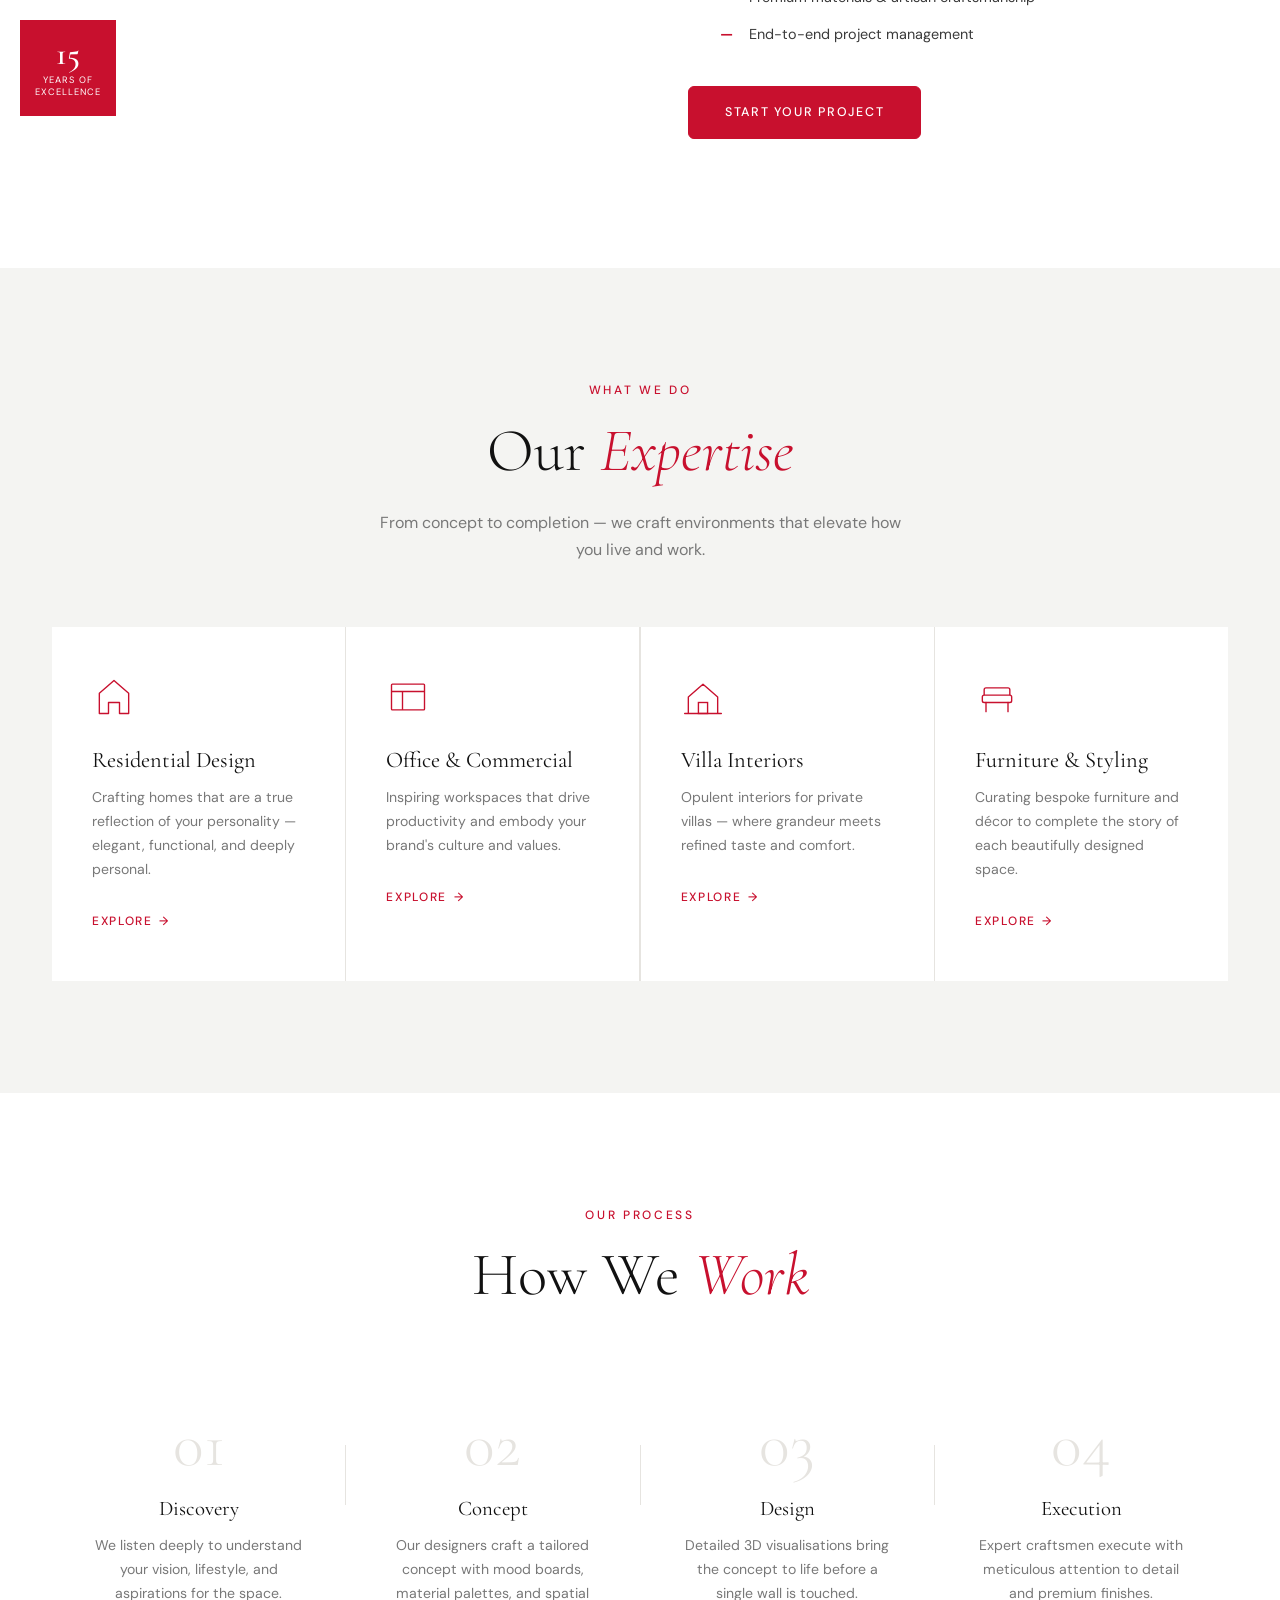
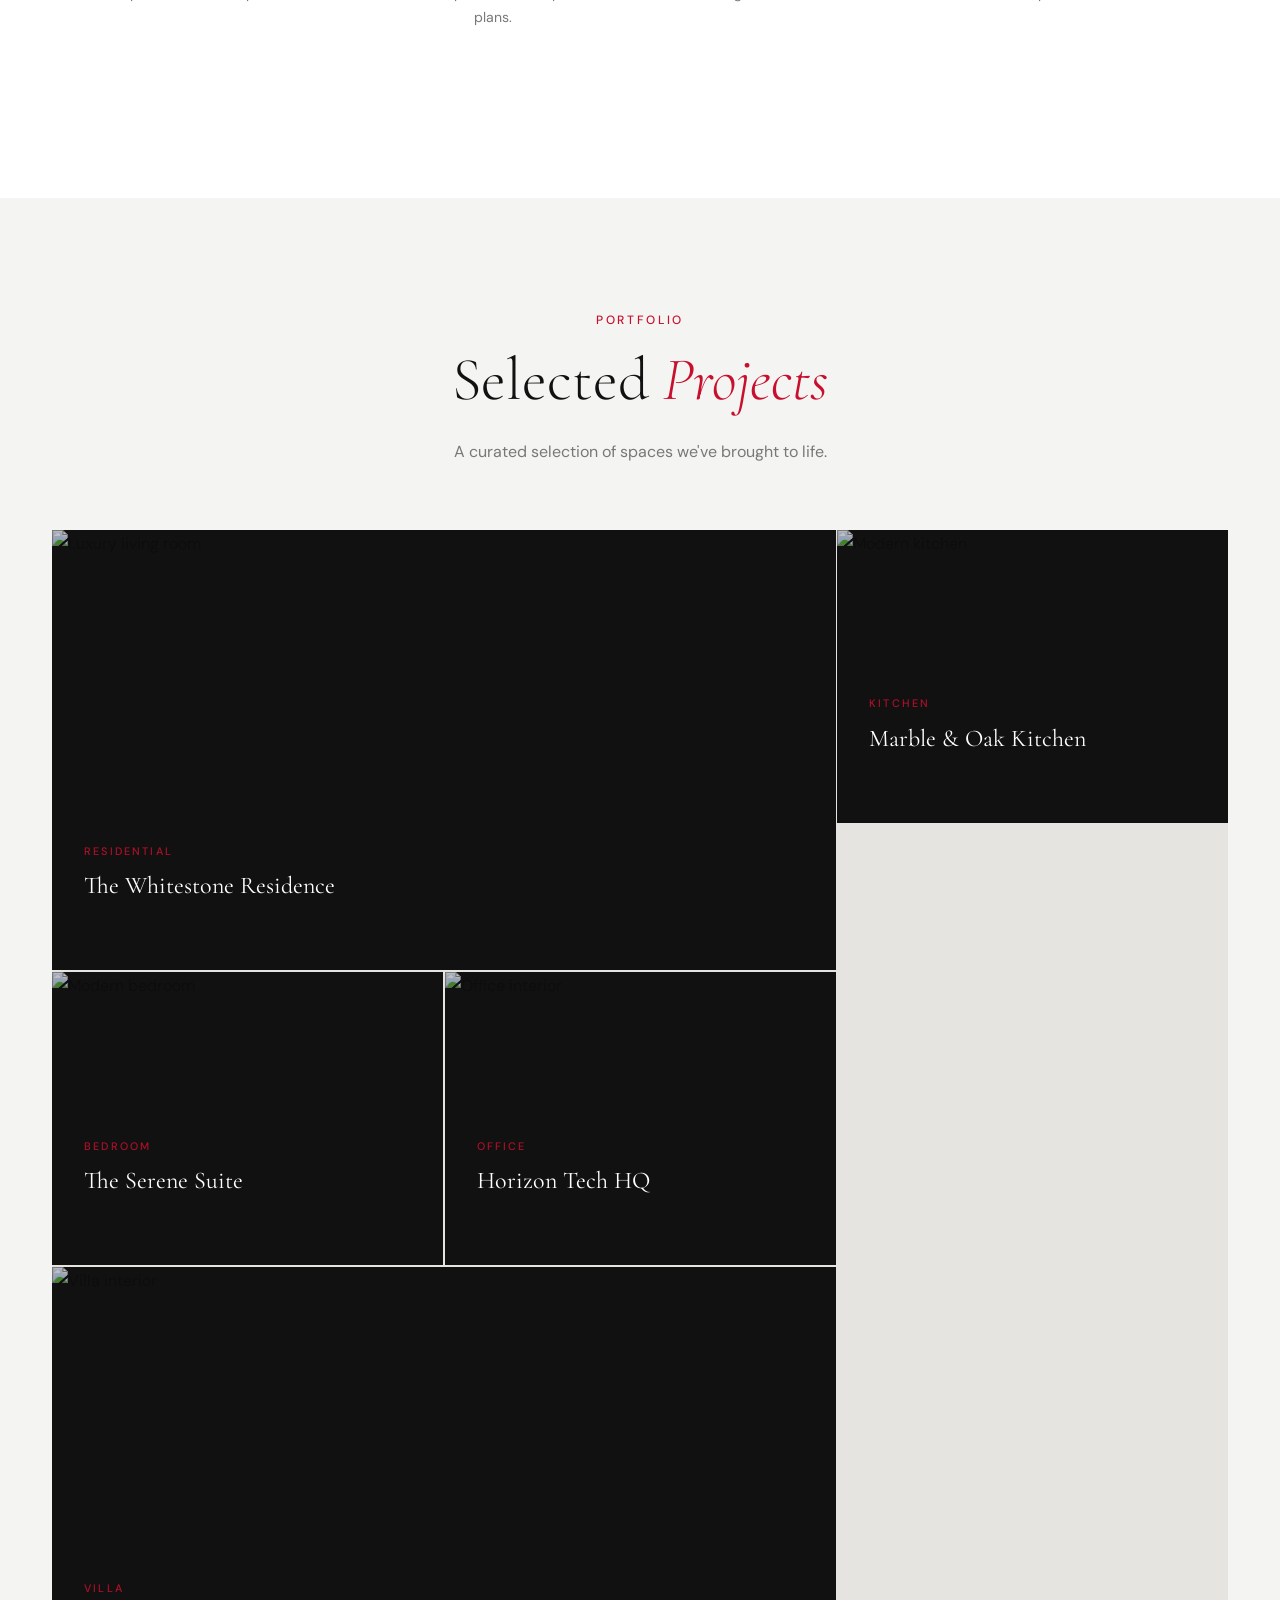
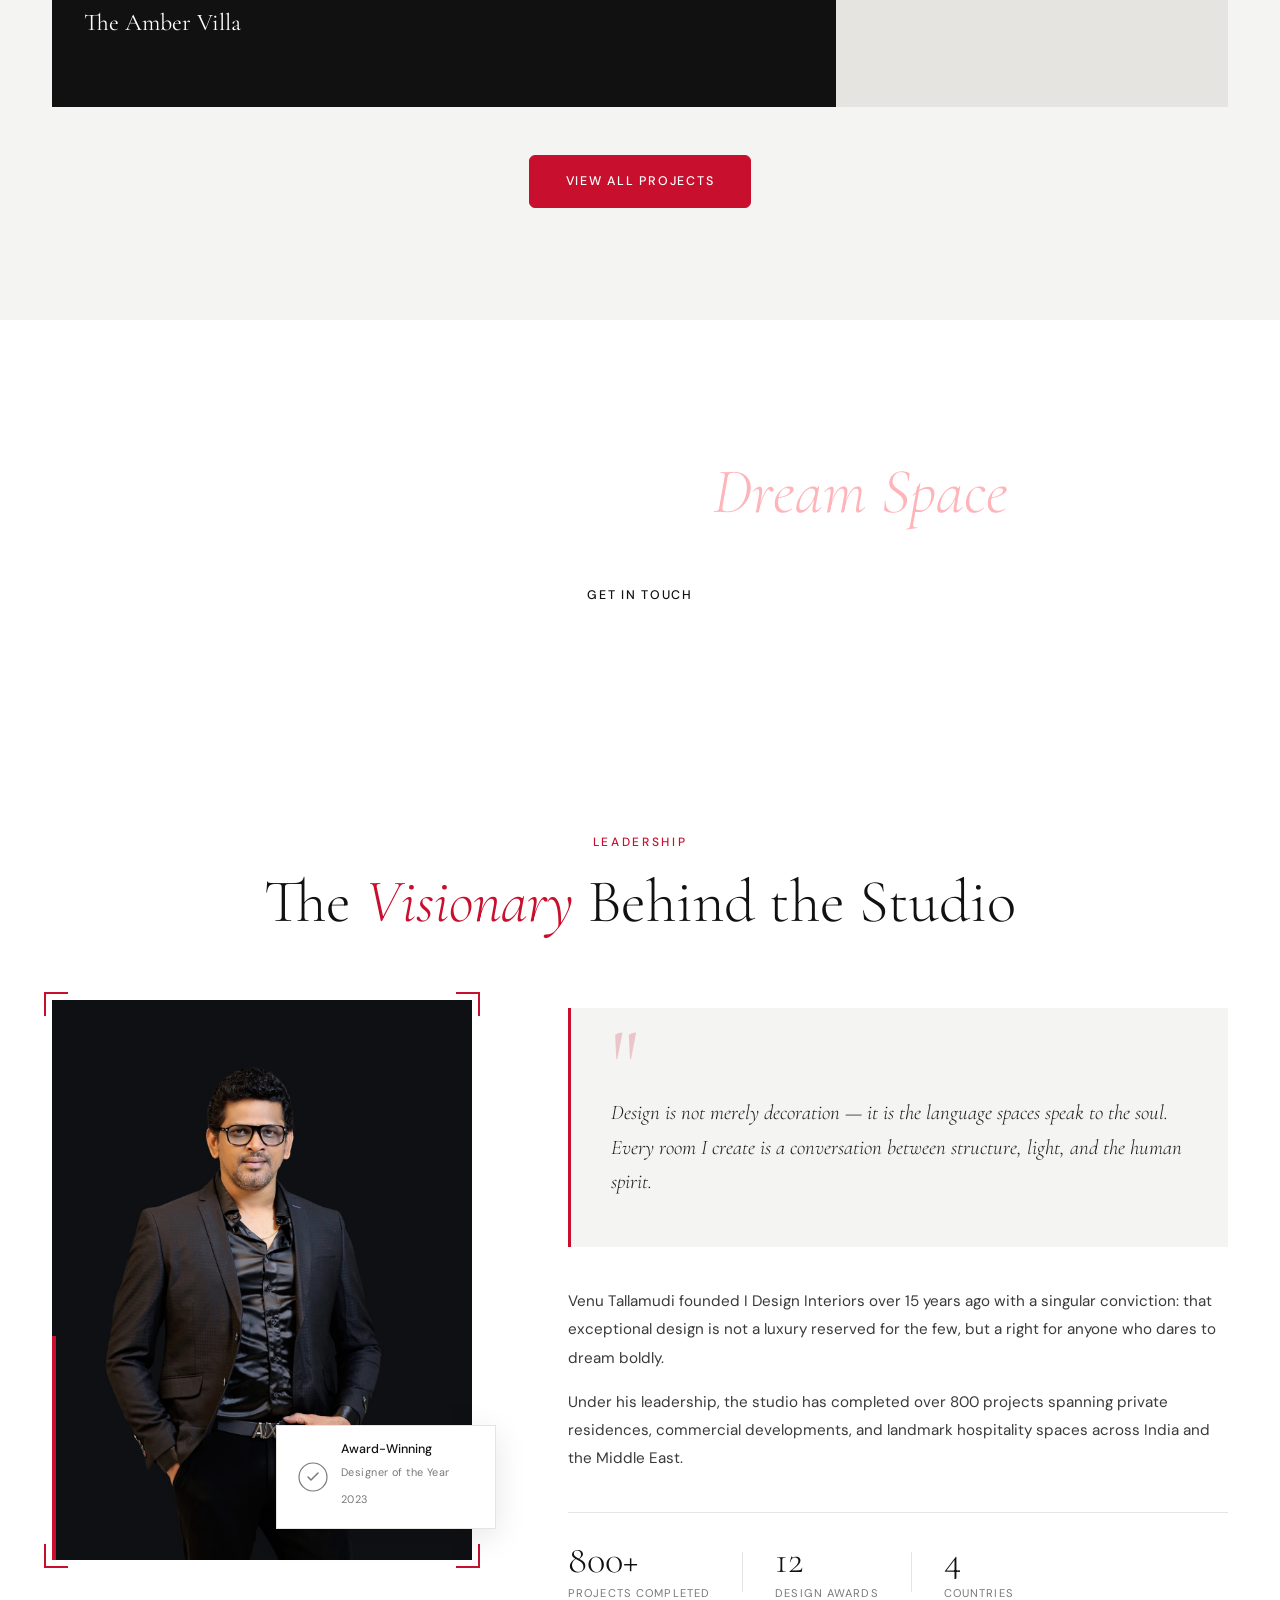
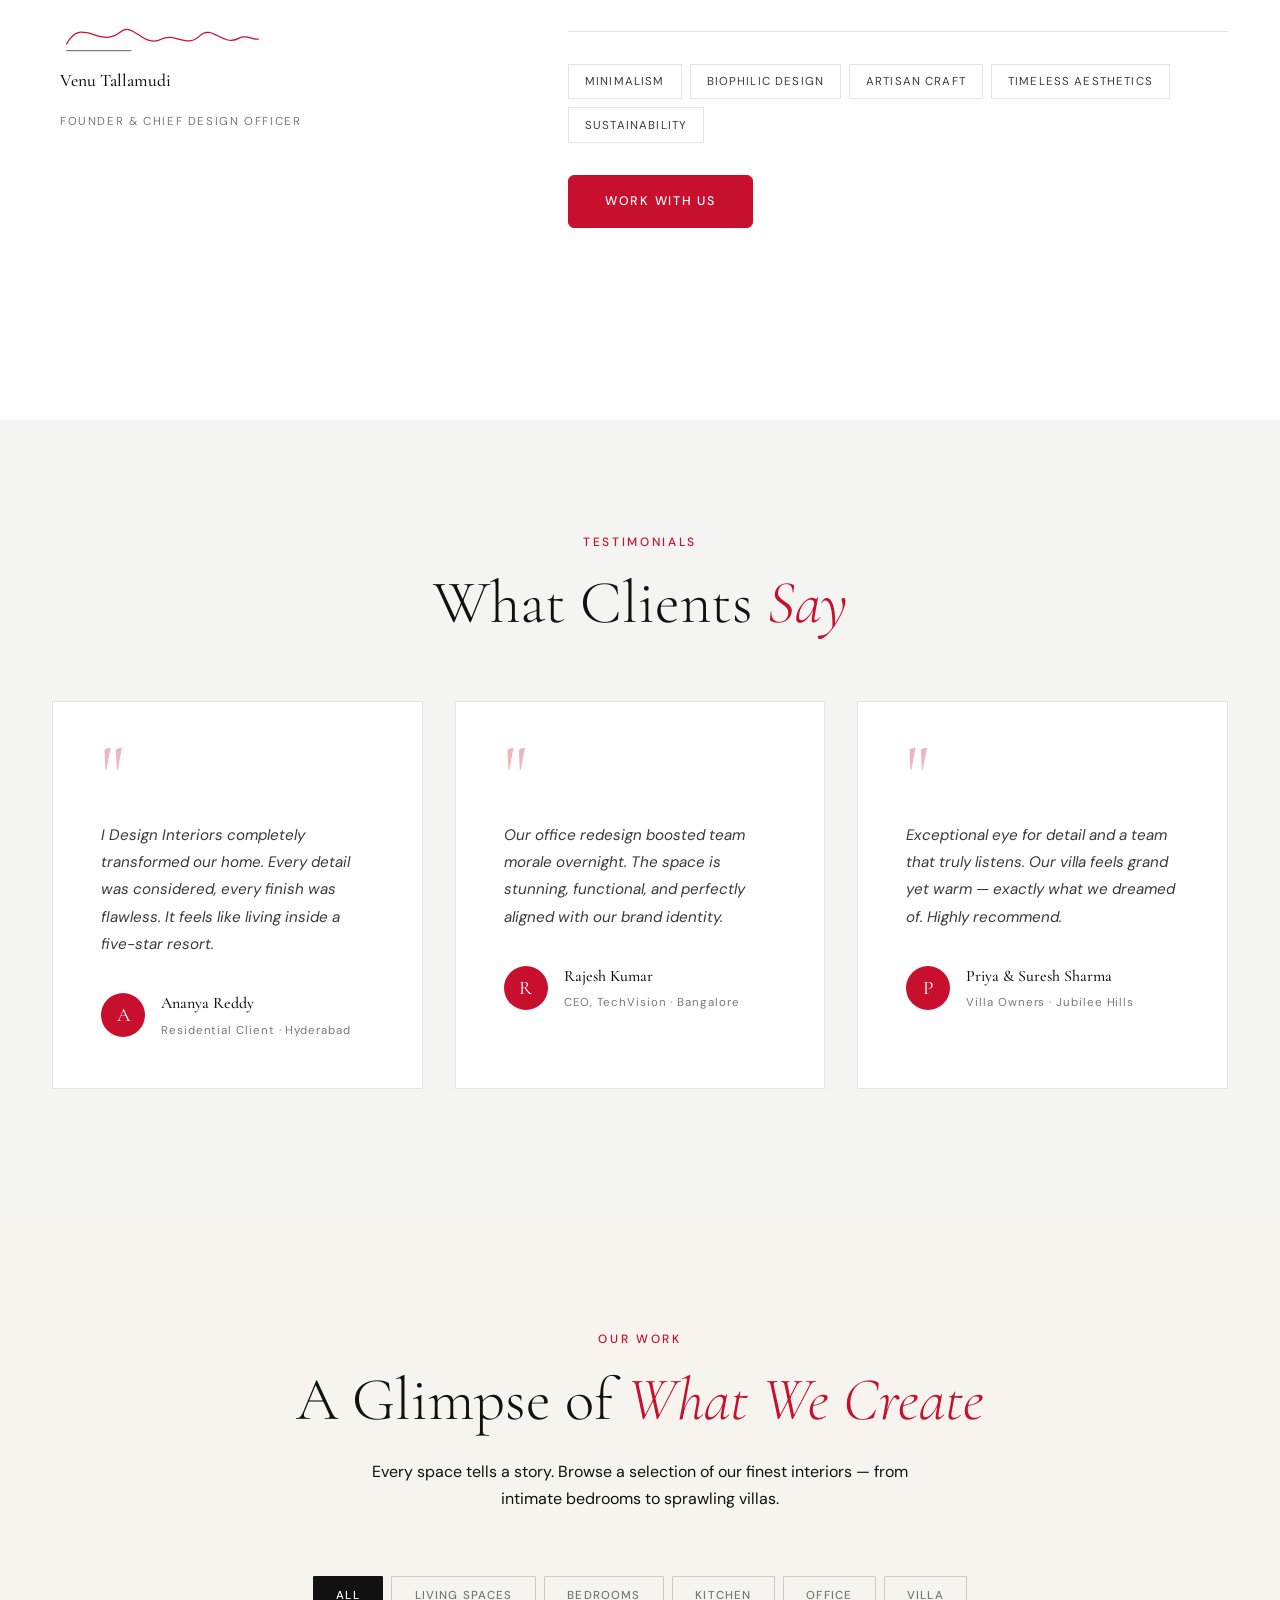
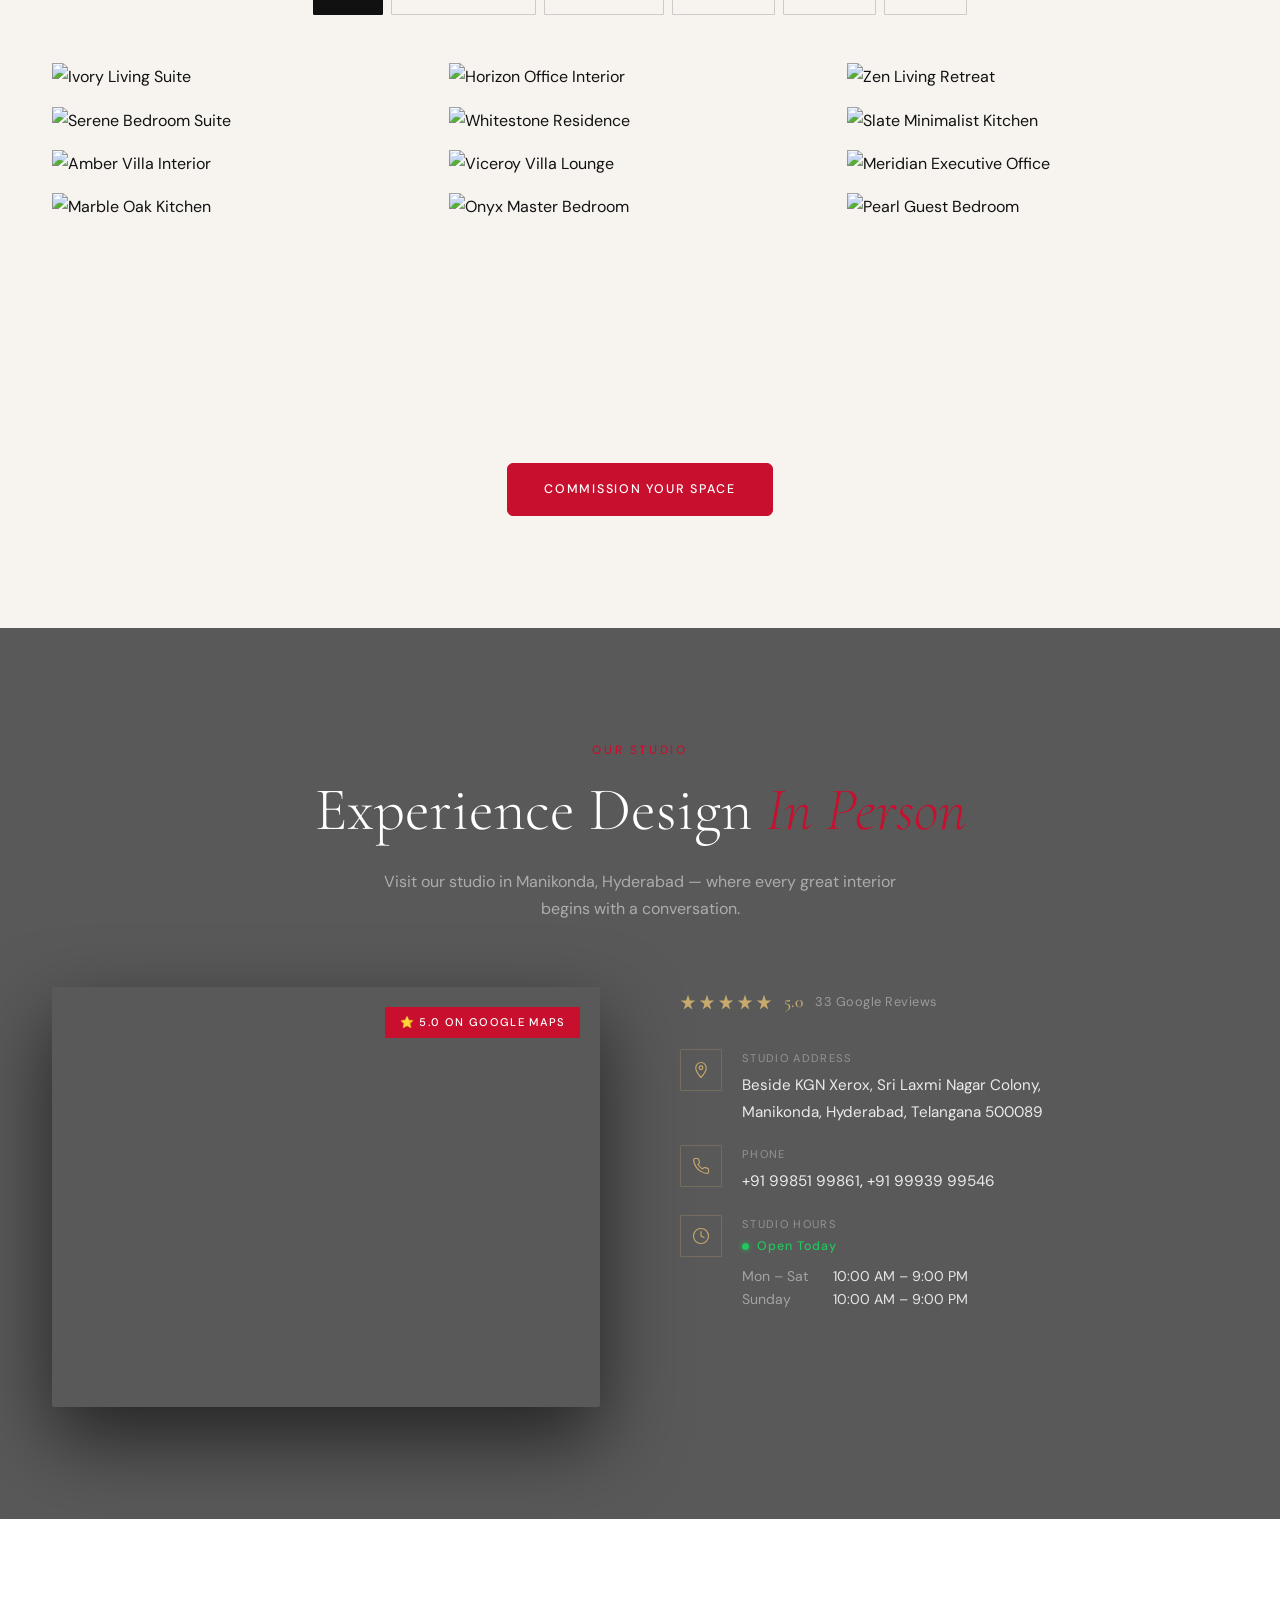
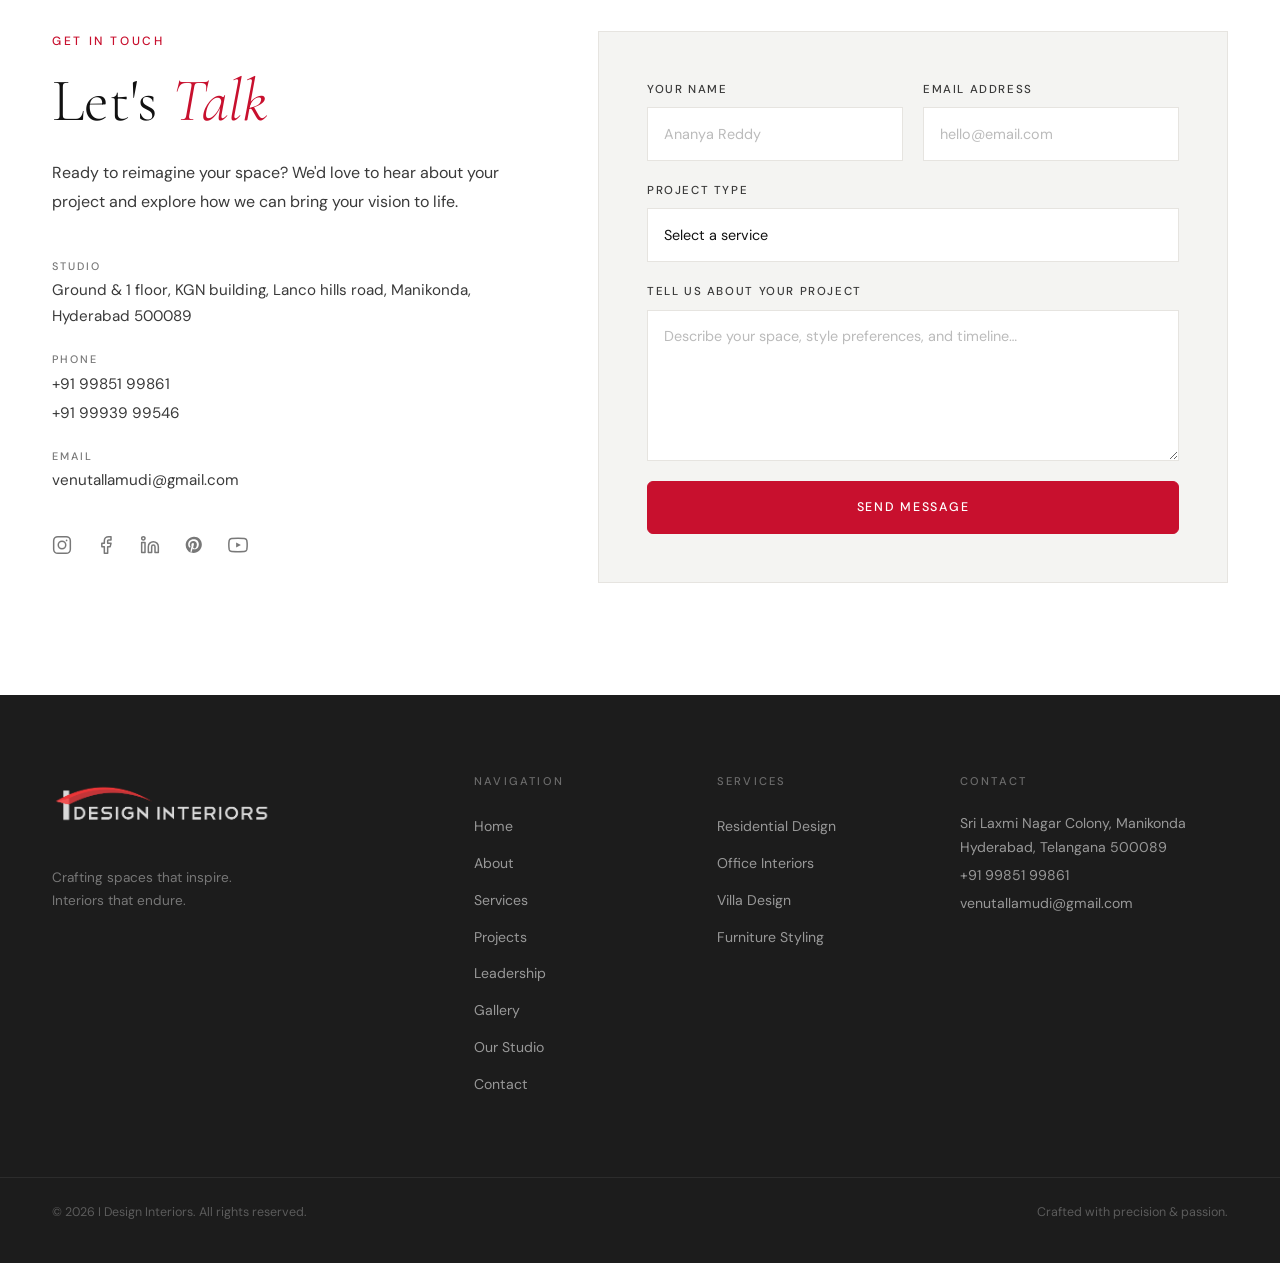
==== commit 591992eb: "social media" ====
--- a/index.html
+++ b/index.html
@@ -1070,14 +1070,41 @@
               </a>
             </li>
           </ul>
-          <div class="social-links">
+          <!-- <div class="social-links">
             <a href="https://www.instagram.com/idesigninteriorscompany/" target="_blank">Instagram</a>
             <a href="https://www.facebook.com/Idesigninteriorscompany/" target="_blank"
               rel="noopener noreferrer">Facebook</a>
             <a href="https://www.linkedin.com/in/venutallamudi/" target="_blank" rel="noopener noreferrer">LinkedIn</a>
             <a href="https://in.pinterest.com/idesigninteriorcompany/" target="_blank" rel="noopener noreferrer">Pinterest</a>
             <a href="https://www.youtube.com/@iDesignInteriors" target="_blank" rel="noopener noreferrer">YouTube</a>
-          </div>
+          </div> -->
+          <div class="social-links">
+  <a href="https://www.instagram.com/idesigninteriorscompany/" target="_blank" title="Instagram">
+    <svg xmlns="http://www.w3.org/2000/svg" width="20" height="20" viewBox="0 0 24 24" fill="none" stroke="currentColor" stroke-width="1.8" stroke-linecap="round" stroke-linejoin="round">
+      <rect x="2" y="2" width="20" height="20" rx="5"/><circle cx="12" cy="12" r="4.5"/><circle cx="17.5" cy="6.5" r="1" fill="currentColor" stroke="none"/>
+    </svg>
+  </a>
+  <a href="https://www.facebook.com/Idesigninteriorscompany/" target="_blank" rel="noopener noreferrer" title="Facebook">
+    <svg xmlns="http://www.w3.org/2000/svg" width="20" height="20" viewBox="0 0 24 24" fill="none" stroke="currentColor" stroke-width="1.8" stroke-linecap="round" stroke-linejoin="round">
+      <path d="M18 2h-3a5 5 0 0 0-5 5v3H7v4h3v8h4v-8h3l1-4h-4V7a1 1 0 0 1 1-1h3z"/>
+    </svg>
+  </a>
+  <a href="https://www.linkedin.com/in/venutallamudi/" target="_blank" rel="noopener noreferrer" title="LinkedIn">
+    <svg xmlns="http://www.w3.org/2000/svg" width="20" height="20" viewBox="0 0 24 24" fill="none" stroke="currentColor" stroke-width="1.8" stroke-linecap="round" stroke-linejoin="round">
+      <path d="M16 8a6 6 0 0 1 6 6v7h-4v-7a2 2 0 0 0-2-2 2 2 0 0 0-2 2v7h-4v-7a6 6 0 0 1 6-6z"/><rect x="2" y="9" width="4" height="12"/><circle cx="4" cy="4" r="2"/>
+    </svg>
+  </a>
+ <a href="https://in.pinterest.com/idesigninteriorcompany/" target="_blank" rel="noopener noreferrer" title="Pinterest">
+  <svg xmlns="http://www.w3.org/2000/svg" width="20" height="20" viewBox="0 0 24 24" fill="currentColor">
+    <path d="M12 2C6.477 2 2 6.477 2 12c0 4.082 2.436 7.61 5.98 9.178-.083-.75-.158-1.902.033-2.72.172-.737 1.152-4.882 1.152-4.882s-.294-.588-.294-1.459c0-1.368.794-2.39 1.781-2.39.84 0 1.247.63 1.247 1.386 0 .845-.539 2.11-.817 3.284-.232.981.49 1.78 1.453 1.78 1.744 0 2.909-2.207 2.909-4.814 0-2.517-1.698-4.273-4.124-4.273-2.809 0-4.459 2.106-4.459 4.282 0 .848.326 1.756.733 2.252a.294.294 0 0 1 .068.281c-.075.31-.241.981-.274 1.118-.044.18-.146.218-.337.131-1.249-.581-2.03-2.407-2.03-3.874 0-3.154 2.292-6.052 6.608-6.052 3.469 0 6.165 2.472 6.165 5.776 0 3.447-2.173 6.22-5.19 6.22-1.013 0-1.967-.527-2.292-1.148l-.623 2.378c-.226.869-.835 1.958-1.244 2.621.937.29 1.931.446 2.962.446 5.523 0 10-4.477 10-10S17.523 2 12 2z"/>
+  </svg>
+</a>
+  <a href="https://www.youtube.com/@iDesignInteriors" target="_blank" rel="noopener noreferrer" title="YouTube">
+    <svg xmlns="http://www.w3.org/2000/svg" width="20" height="20" viewBox="0 0 24 24" fill="none" stroke="currentColor" stroke-width="1.8" stroke-linecap="round" stroke-linejoin="round">
+      <path d="M22.54 6.42a2.78 2.78 0 0 0-1.95-1.96C18.88 4 12 4 12 4s-6.88 0-8.59.46A2.78 2.78 0 0 0 1.46 6.42 29 29 0 0 0 1 12a29 29 0 0 0 .46 5.58 2.78 2.78 0 0 0 1.95 1.96C5.12 20 12 20 12 20s6.88 0 8.59-.46a2.78 2.78 0 0 0 1.95-1.96A29 29 0 0 0 23 12a29 29 0 0 0-.46-5.58z"/><polygon points="9.75 15.02 15.5 12 9.75 8.98 9.75 15.02" fill="currentColor" stroke="none"/>
+    </svg>
+  </a>
+</div>
         </div>
         <div class="contact-form-wrap fade-in-section delay-1">
           <div class="contact-form">
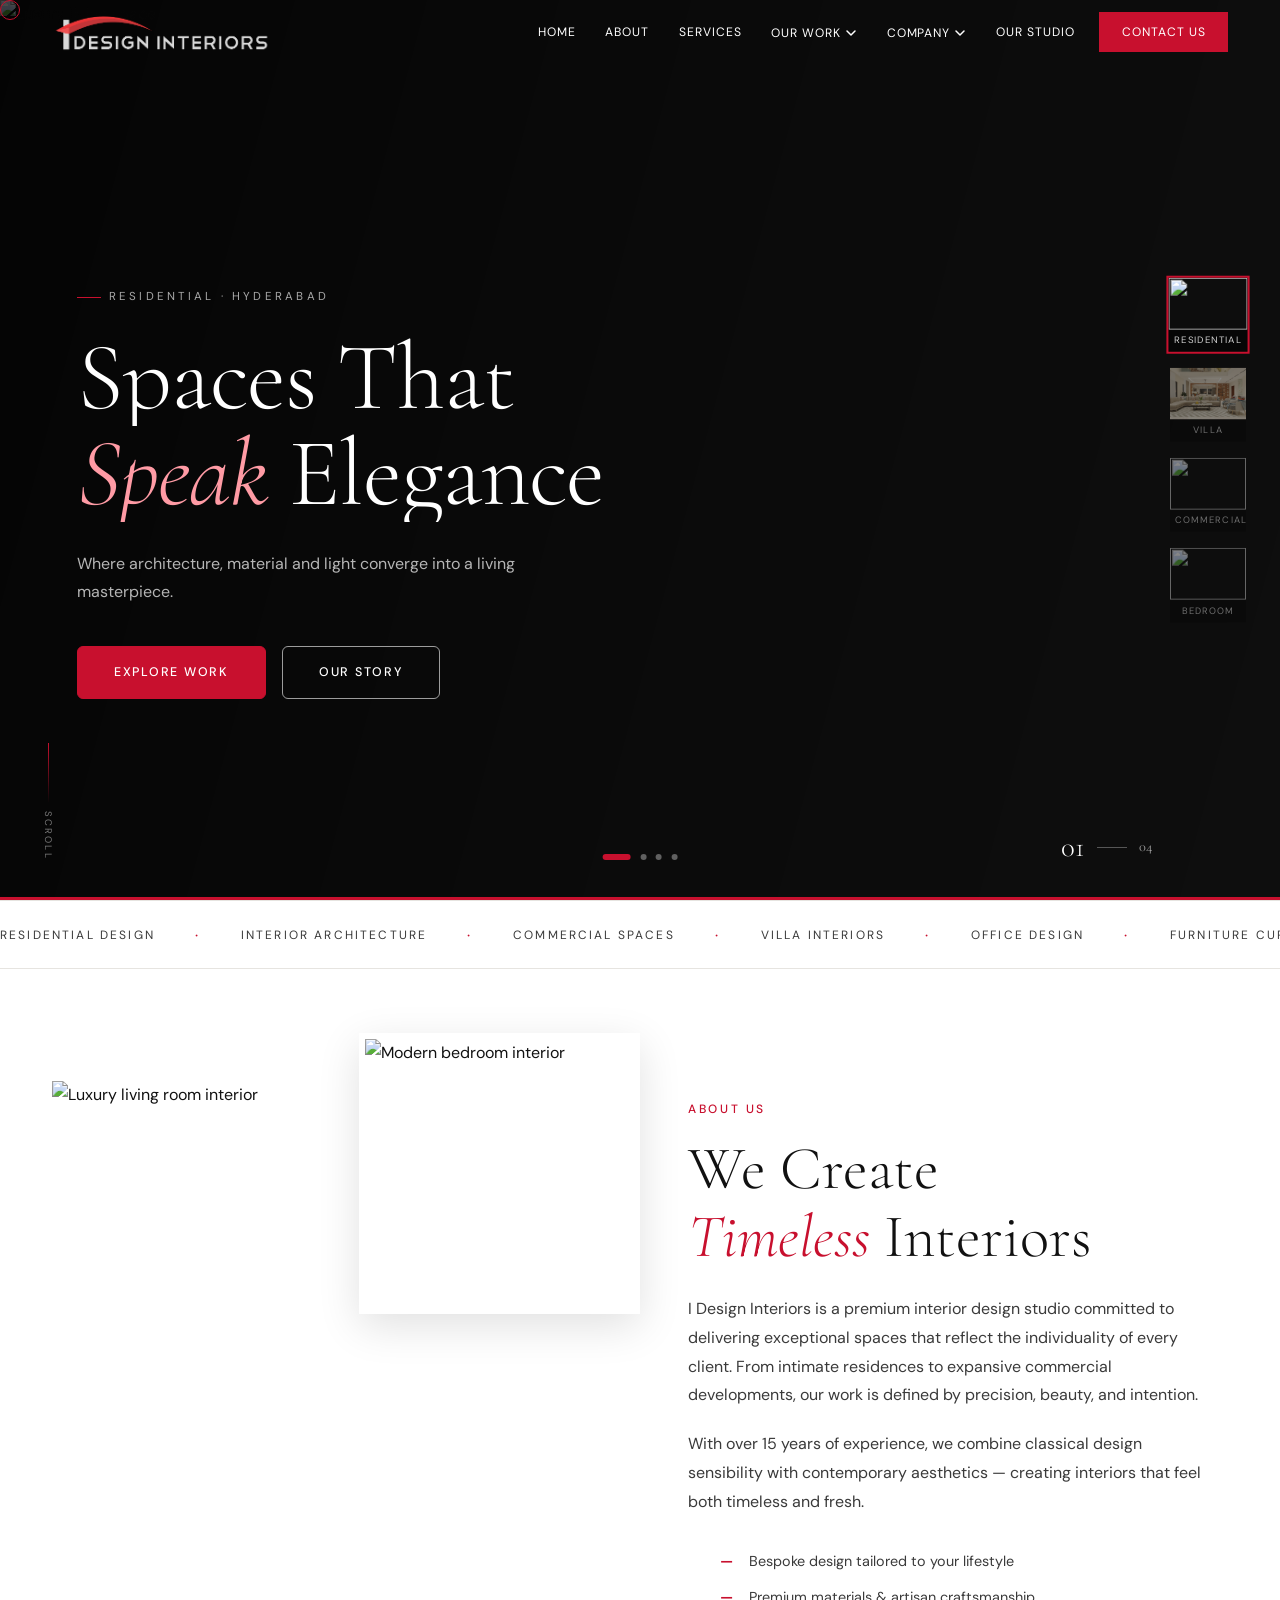
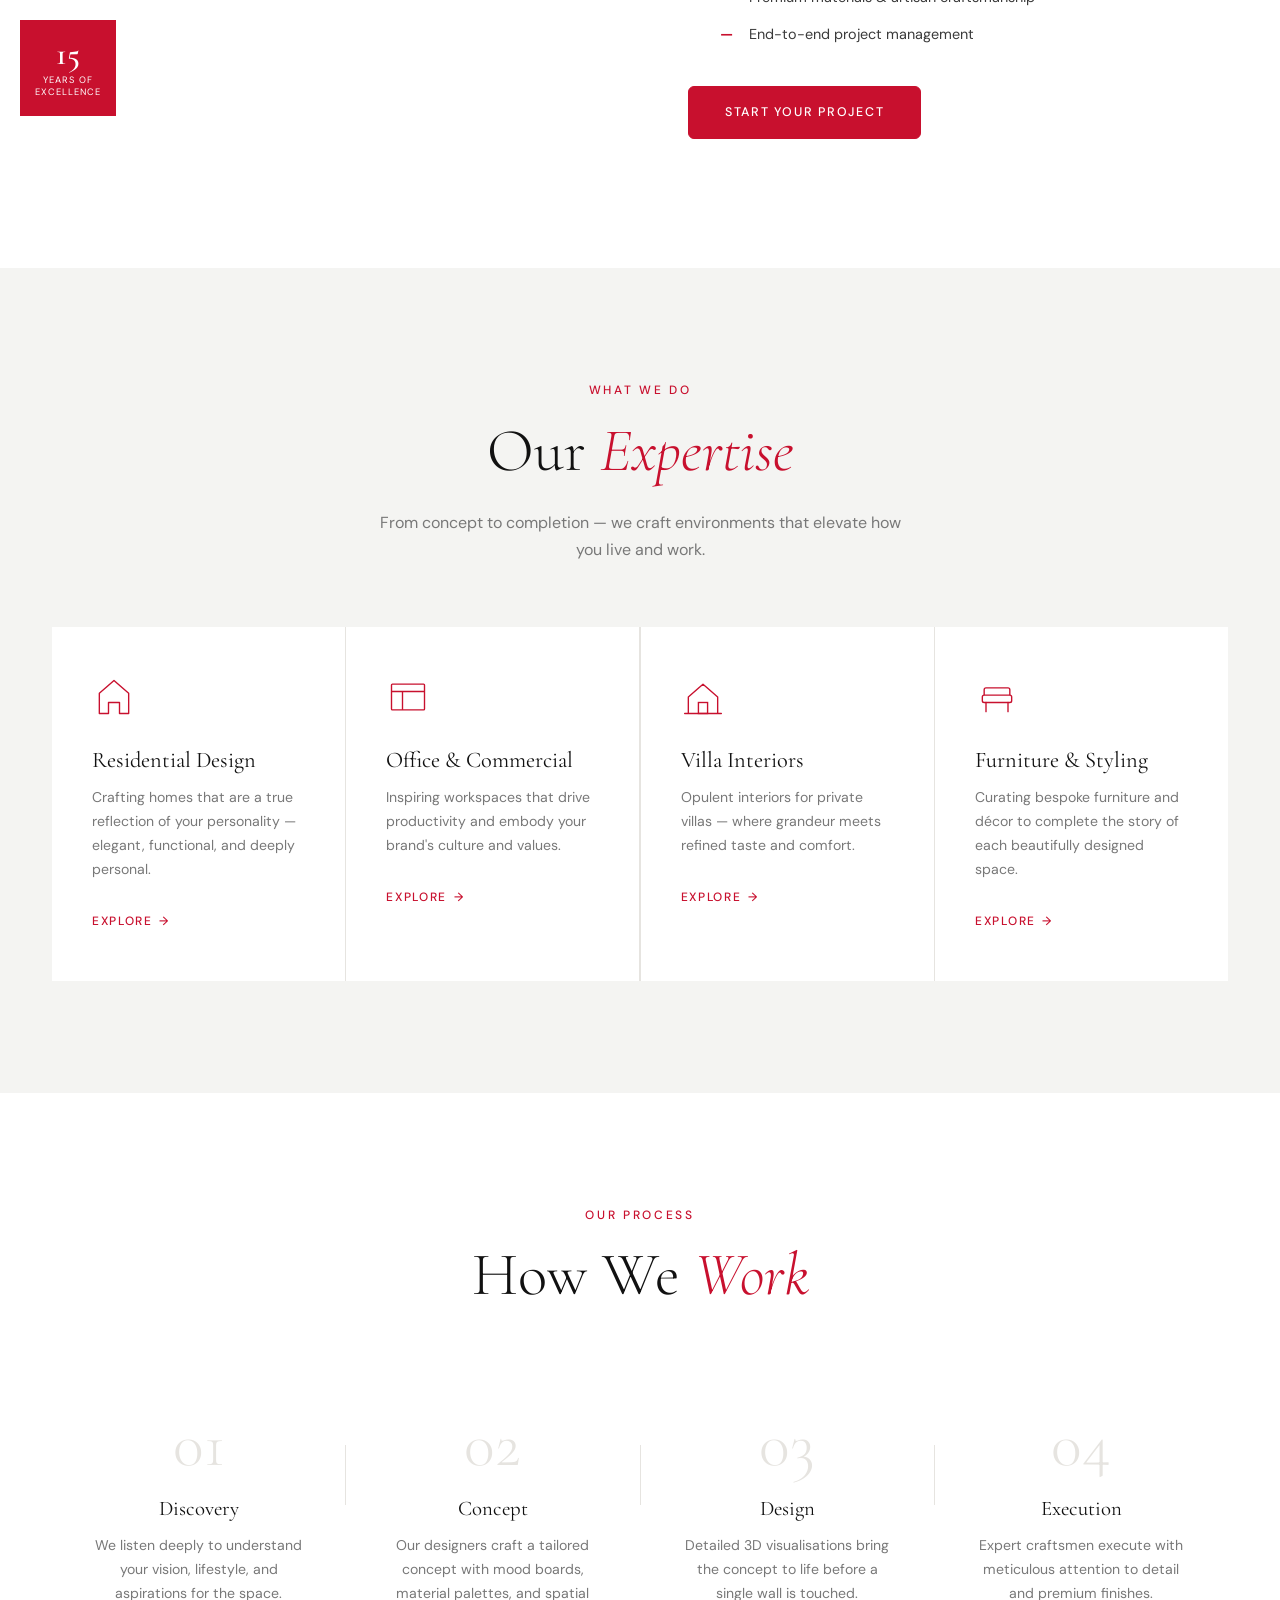
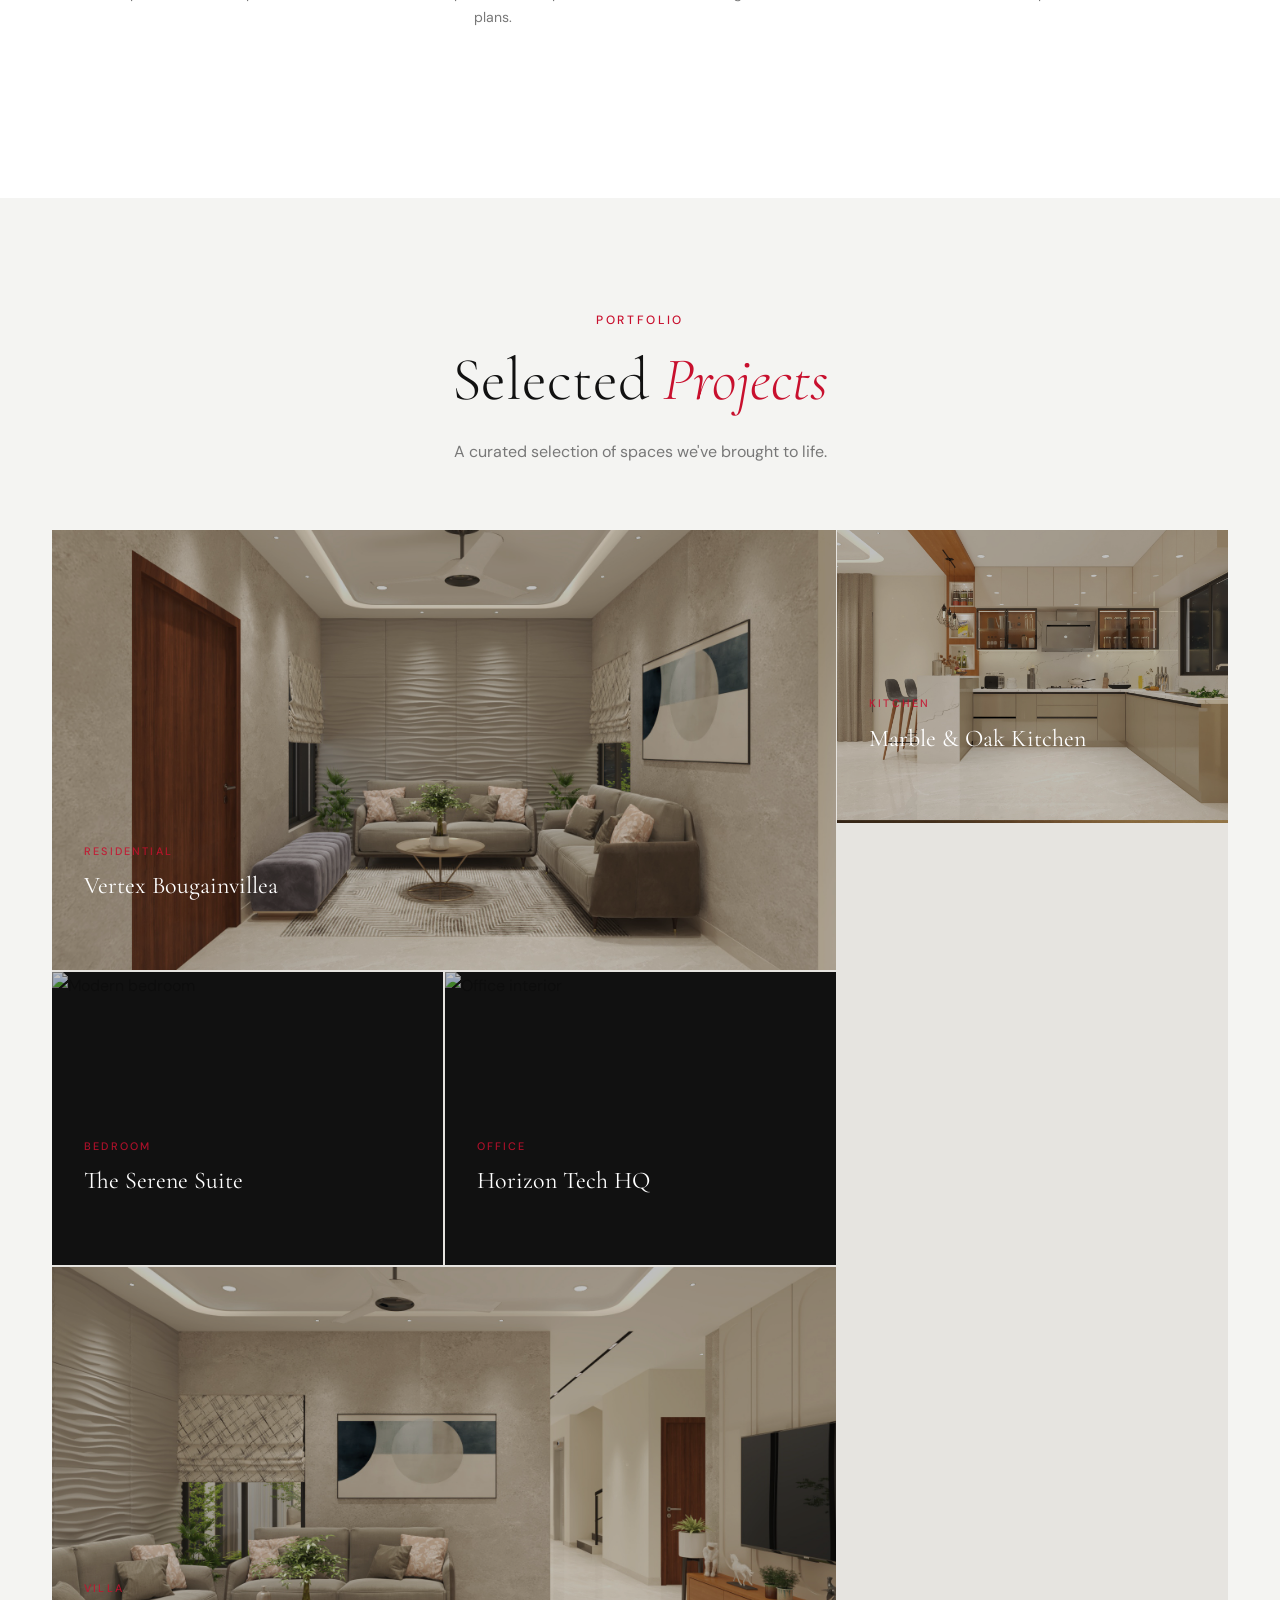
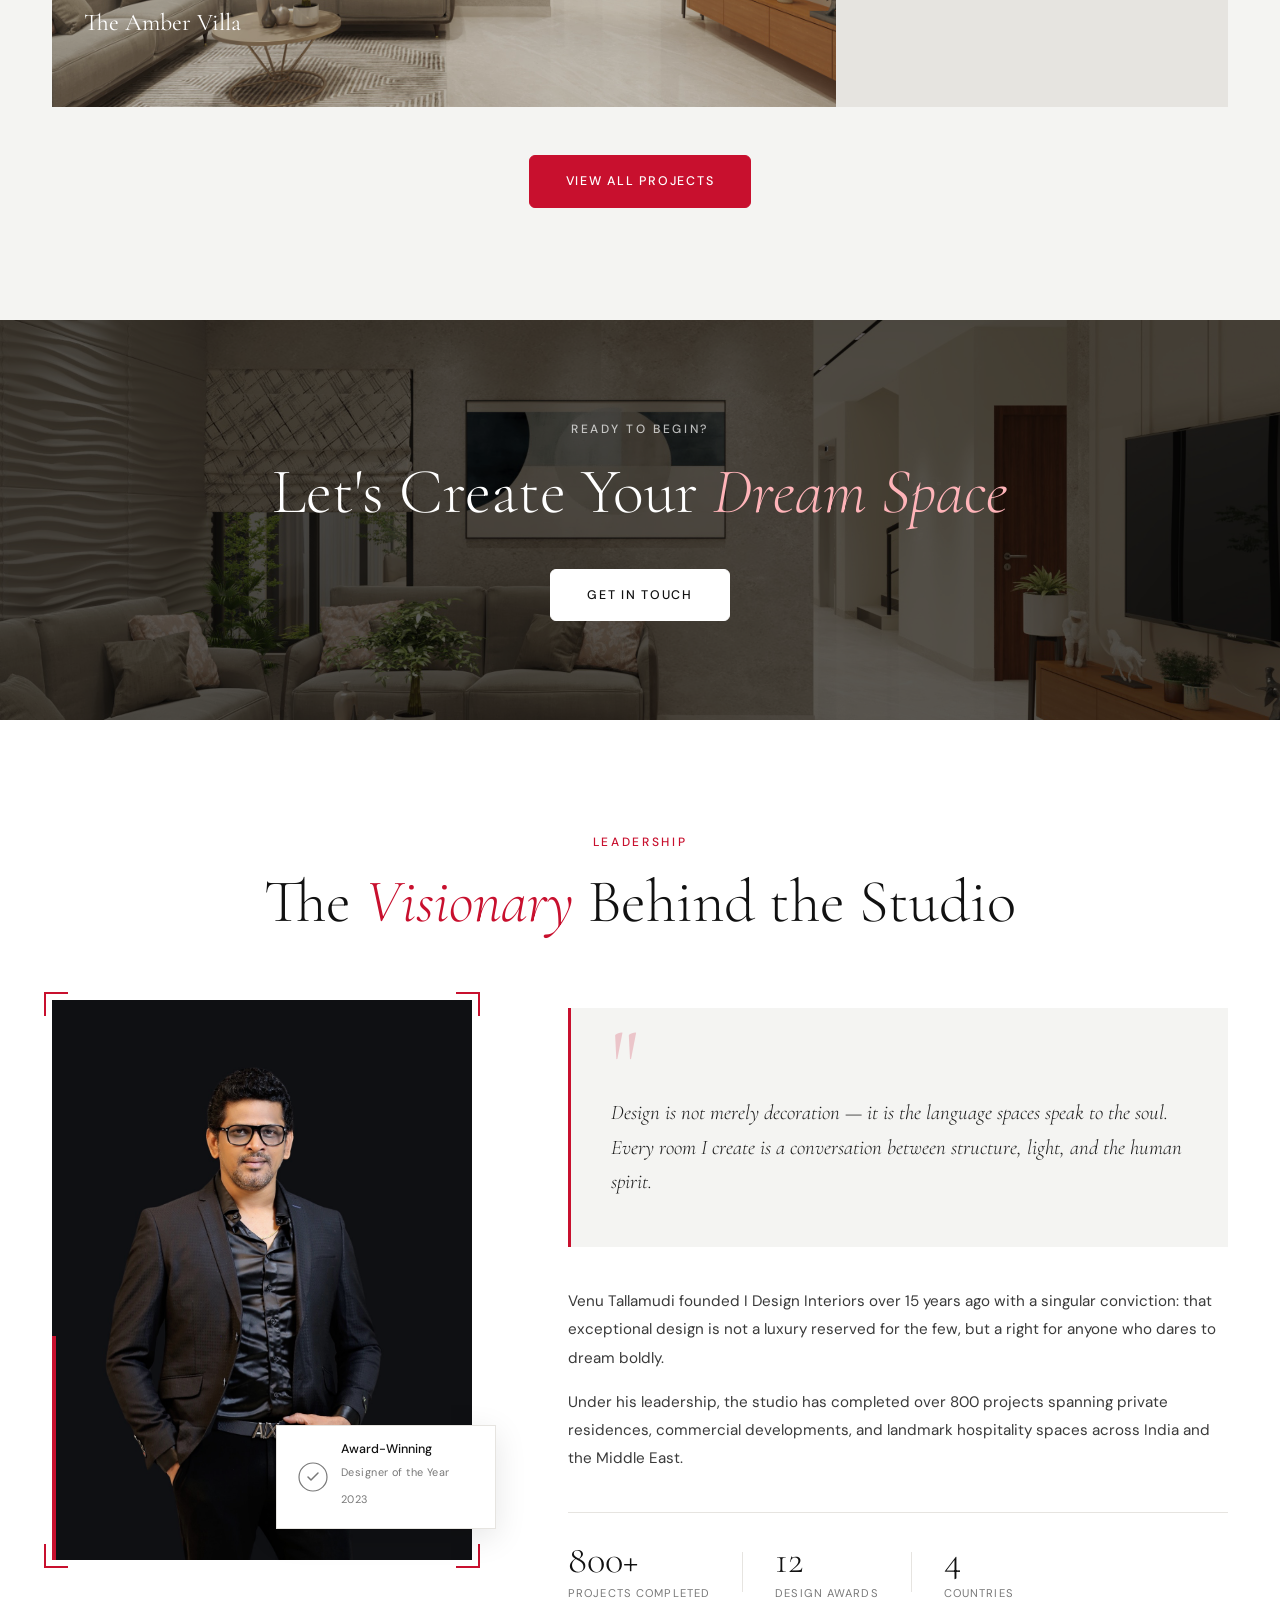
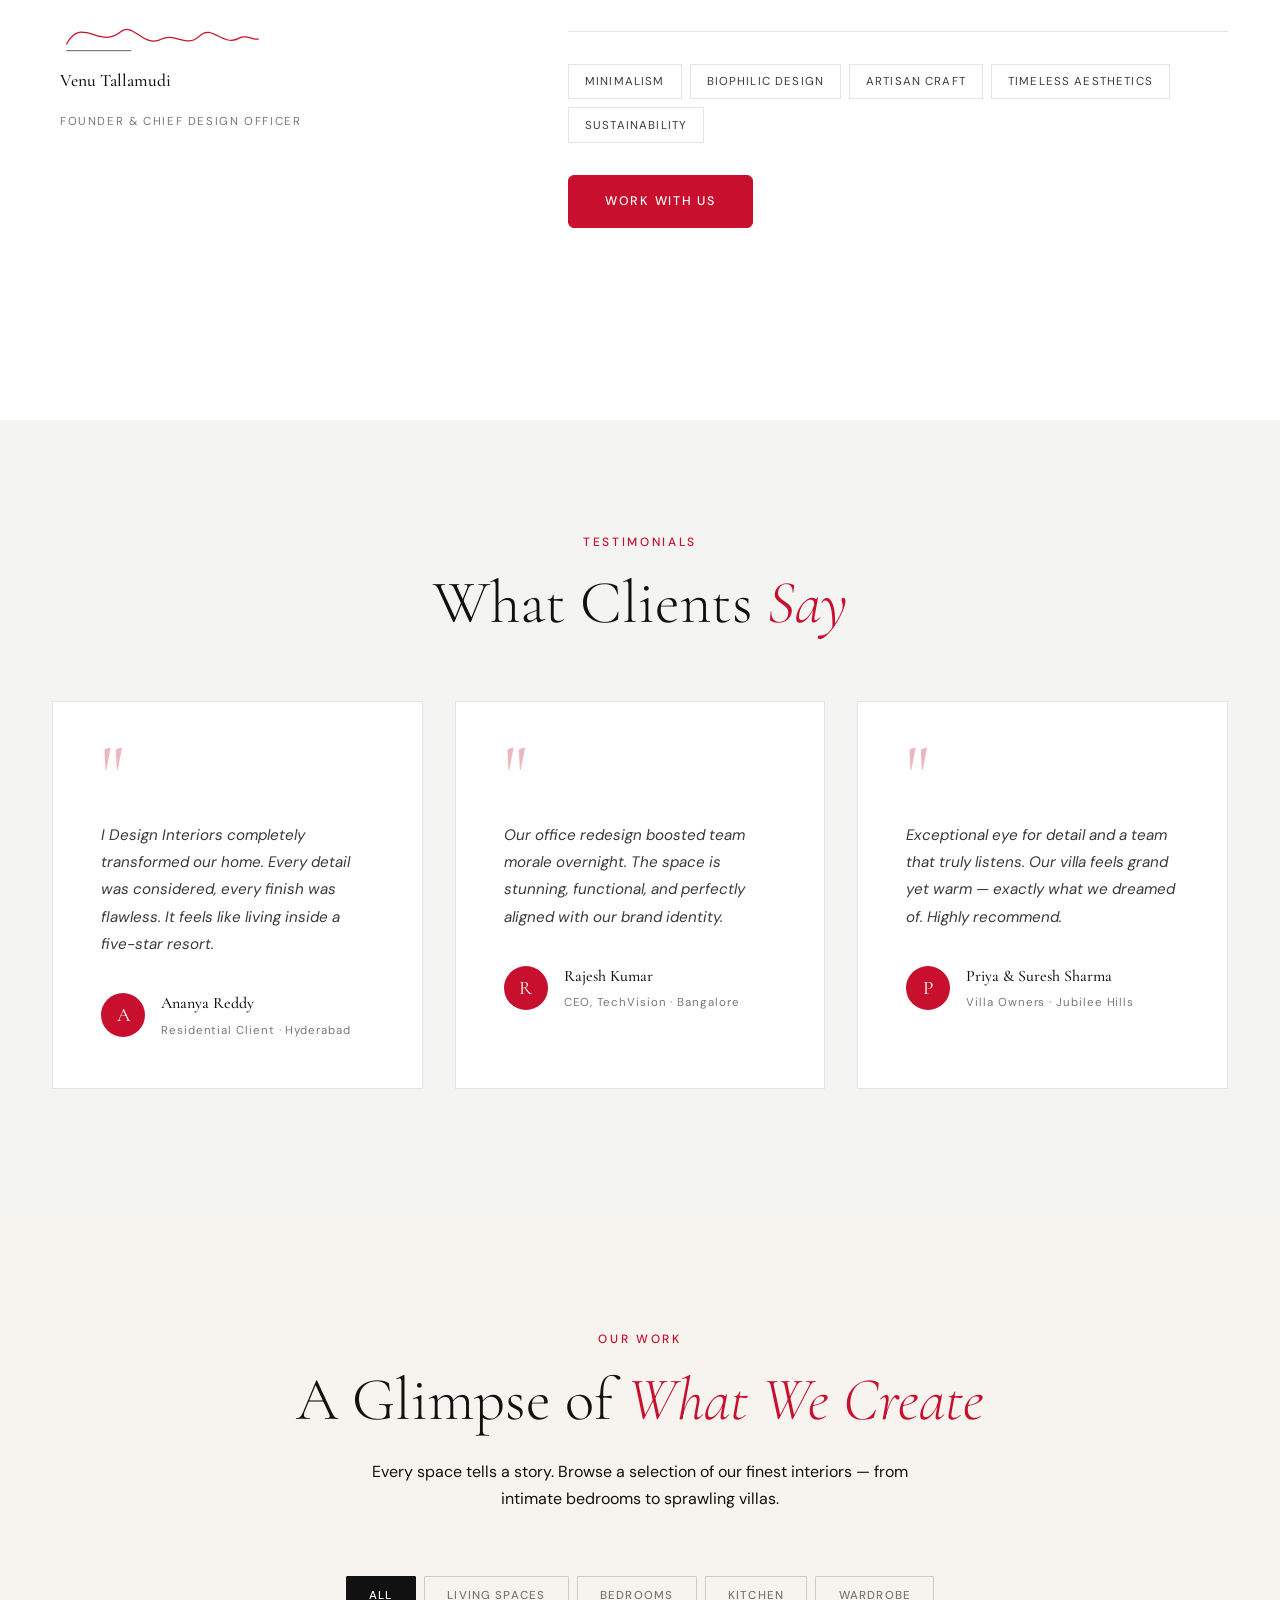
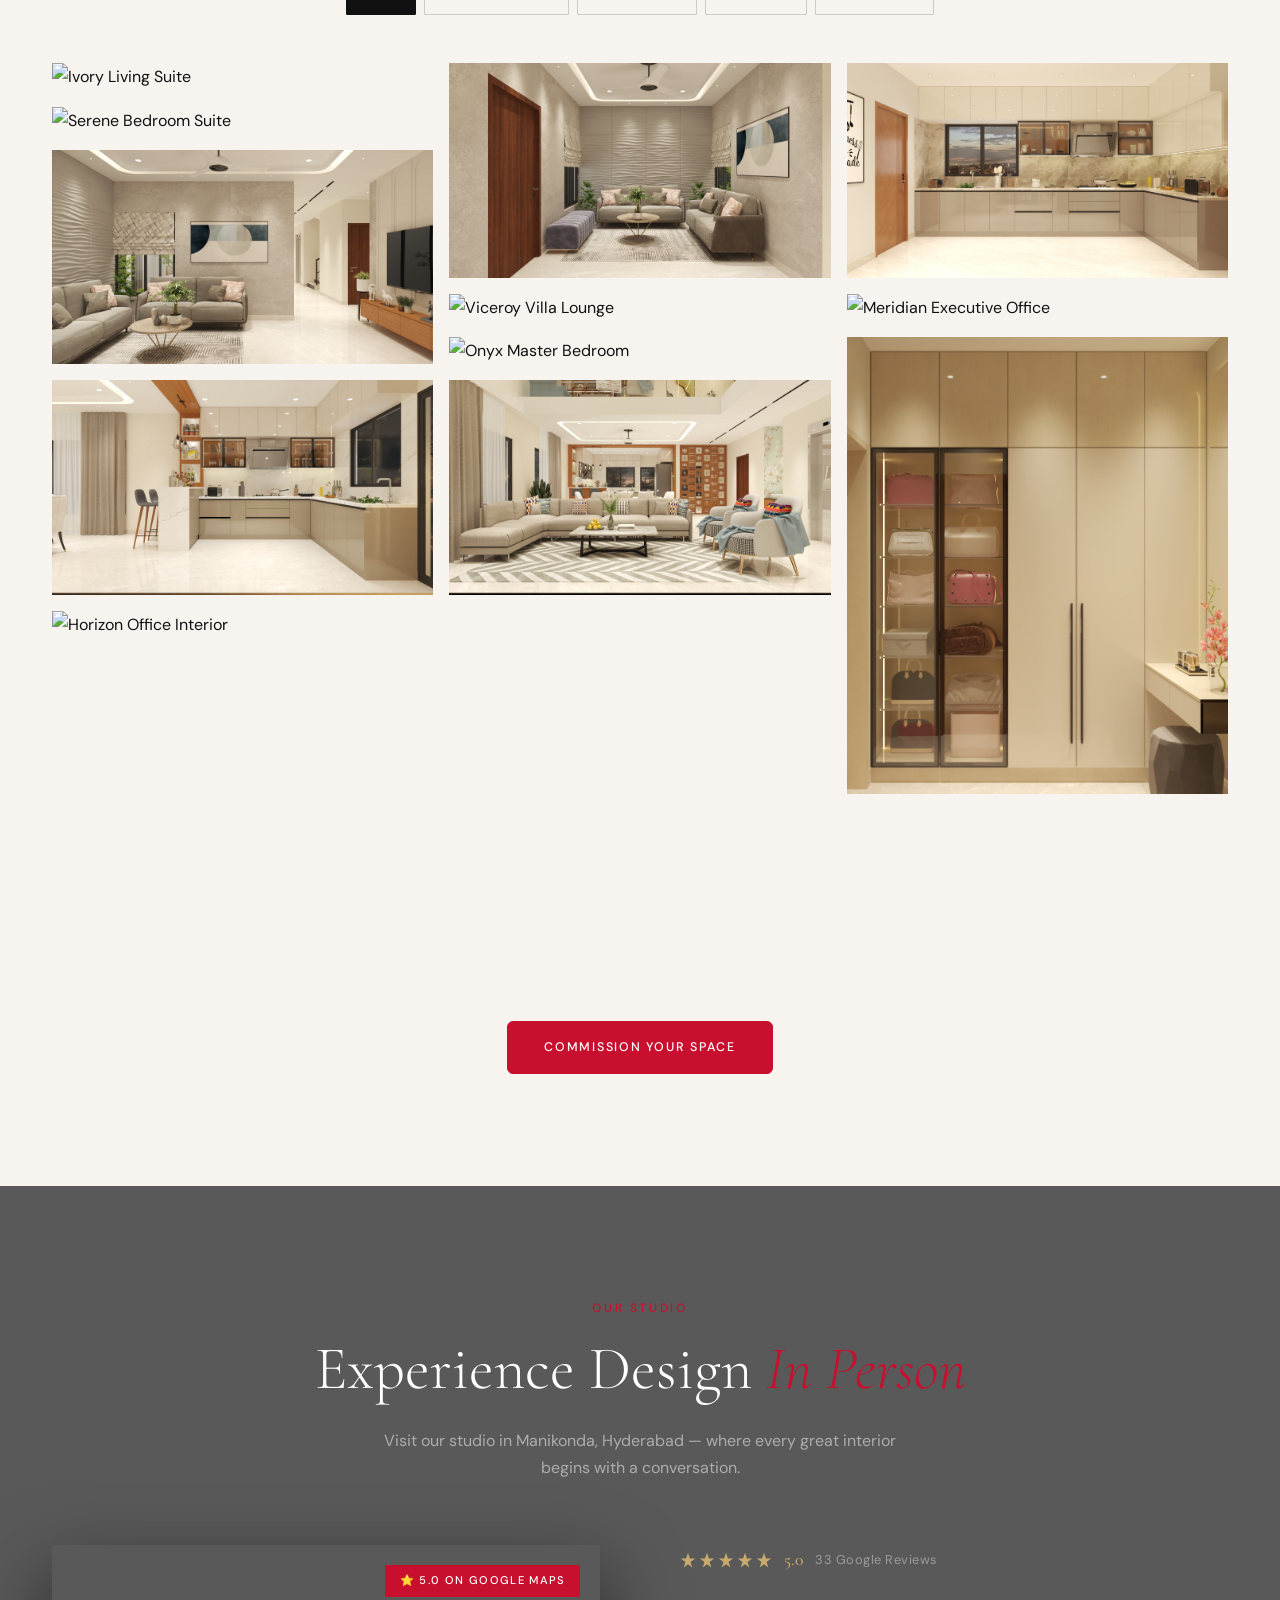
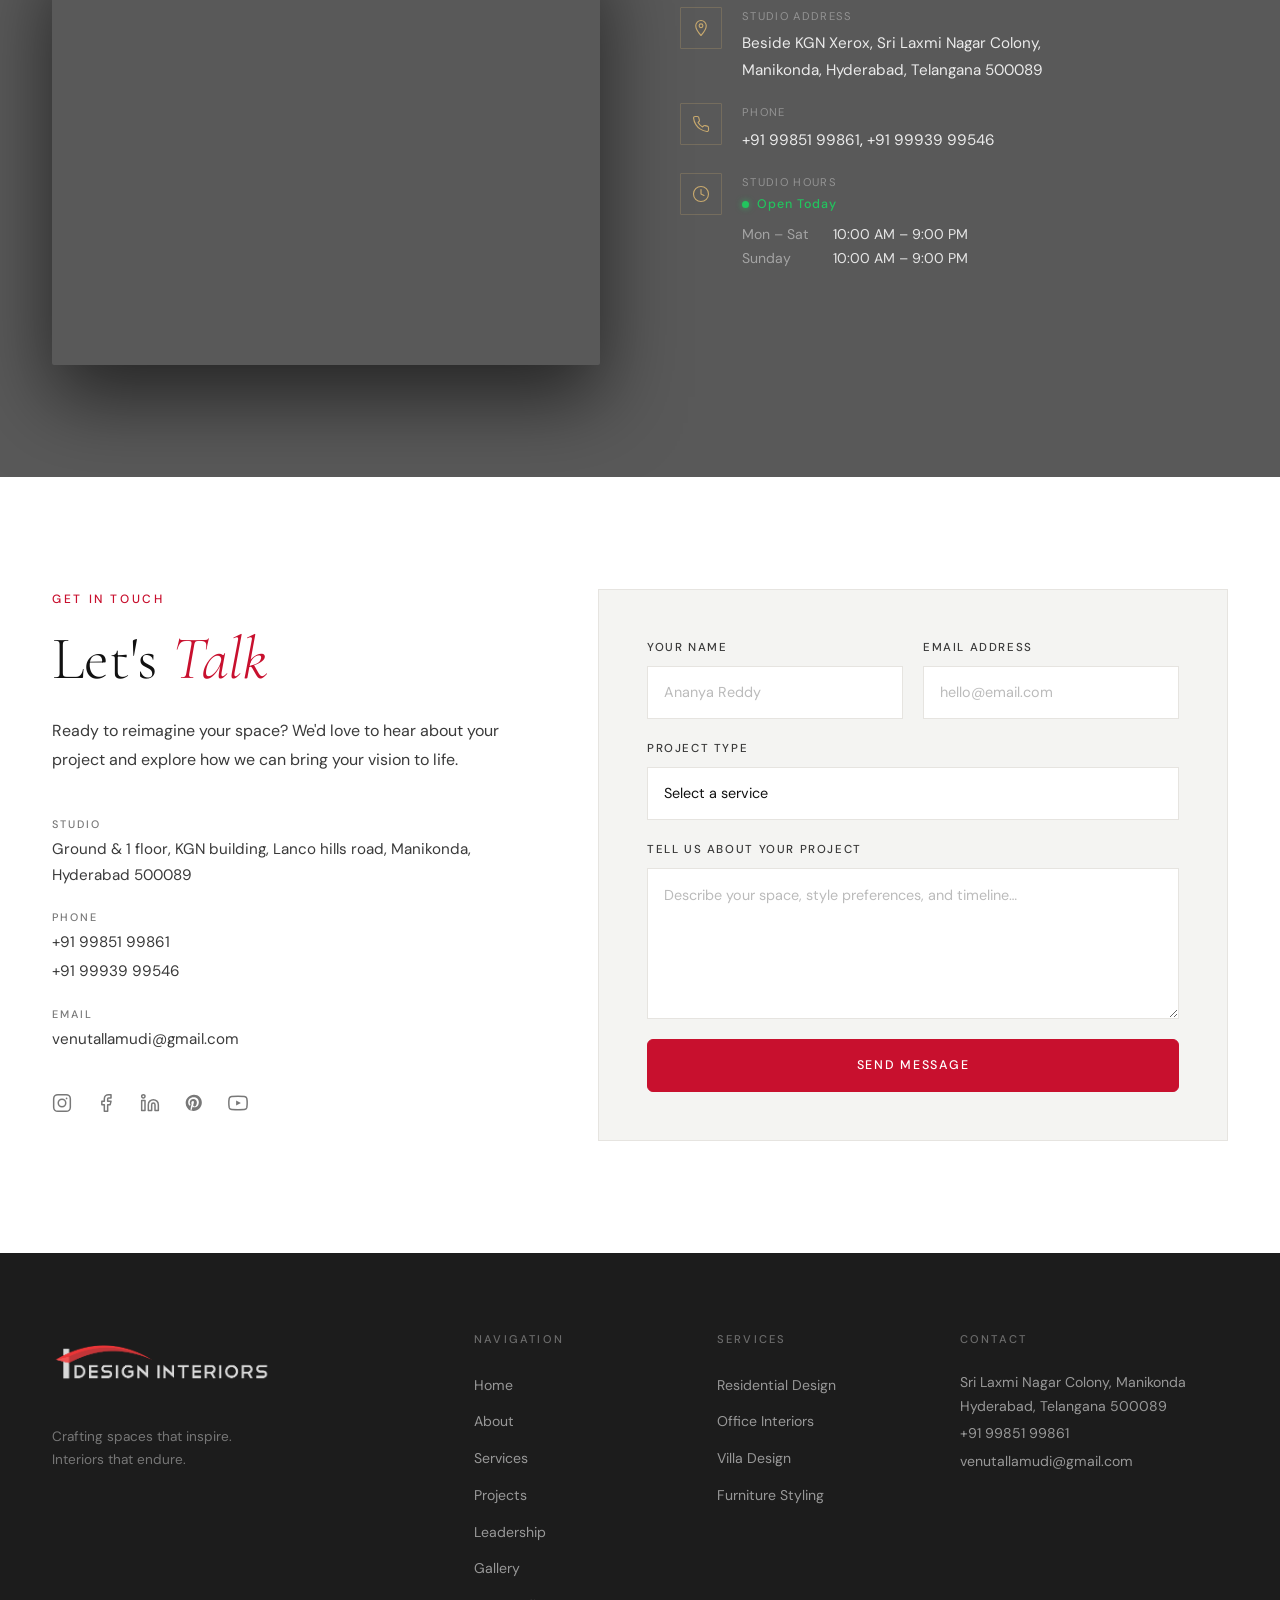
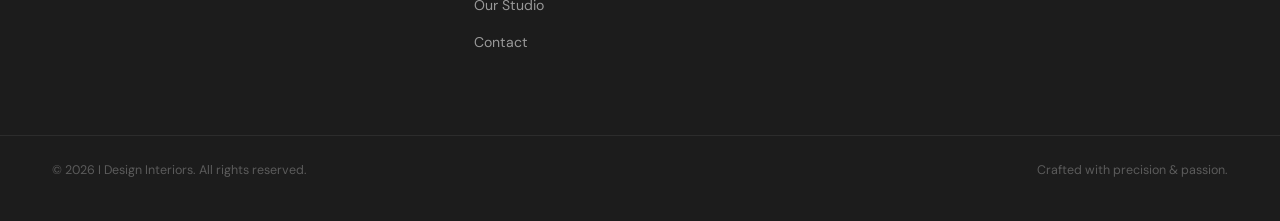
==== commit 88f0c13c: "images uploaded all" ====
--- a/index.html
+++ b/index.html
@@ -444,23 +444,23 @@
         </div>
         <div class="projects-grid">
           <article class="project-card project-card--large fade-in-section">
-            <div class="project-img"><img src="https://images.unsplash.com/photo-1600210492486-724fe5c67fb0?w=900&q=80"
+            <div class="project-img"><img src="./images/living-1.png"
                 alt="Luxury living room" loading="lazy" /></div>
             <div class="project-overlay"><span class="project-cat">Residential</span>
-              <h3 class="project-title">The Whitestone Residence</h3>
+              <h3 class="project-title">Vertex Bougainvillea</h3>
               <p class="project-loc">Hyderabad, India</p>
             </div>
           </article>
           <article class="project-card fade-in-section delay-1">
-            <div class="project-img"><img src="https://images.unsplash.com/photo-1556909114-f6e7ad7d3136?w=600&q=80"
+            <div class="project-img"><img src="./images/kitchen-1.png"
                 alt="Modern kitchen" loading="lazy" /></div>
             <div class="project-overlay"><span class="project-cat">Kitchen</span>
               <h3 class="project-title">Marble & Oak Kitchen</h3>
-              <p class="project-loc">Bangalore, India</p>
+              <p class="project-loc">Hyderabad, India</p>
             </div>
           </article>
           <article class="project-card fade-in-section delay-2">
-            <div class="project-img"><img src="https://images.unsplash.com/photo-1631679706909-1844bbd07221?w=600&q=80"
+            <div class="project-img"><img src="./images/bedroom-1.png"
                 alt="Modern bedroom" loading="lazy" /></div>
             <div class="project-overlay"><span class="project-cat">Bedroom</span>
               <h3 class="project-title">The Serene Suite</h3>
@@ -476,7 +476,7 @@
             </div>
           </article>
           <article class="project-card project-card--large fade-in-section delay-2">
-            <div class="project-img"><img src="https://images.unsplash.com/photo-1613977257363-707ba9348227?w=900&q=80"
+            <div class="project-img"><img src="./images/get-in-touch.png"
                 alt="Villa interior" loading="lazy" /></div>
             <div class="project-overlay"><span class="project-cat">Villa</span>
               <h3 class="project-title">The Amber Villa</h3>
@@ -634,8 +634,7 @@
           <button class="gf-btn" data-filter="living">Living Spaces</button>
           <button class="gf-btn" data-filter="bedroom">Bedrooms</button>
           <button class="gf-btn" data-filter="kitchen">Kitchen</button>
-          <button class="gf-btn" data-filter="office">Office</button>
-          <button class="gf-btn" data-filter="villa">Villa</button>
+          <button class="gf-btn" data-filter="wardrobe">Wardrobe</button>
         </div>
 
         <!-- Masonry grid -->
@@ -643,7 +642,7 @@
 
           <div class="gallery-item" data-cat="living" data-title="Ivory Living Suite"
             data-loc="Banjara Hills, Hyderabad">
-            <img src="https://images.unsplash.com/photo-1600210492486-724fe5c67fb0?w=800&q=80" alt="Ivory Living Suite"
+            <img src="./images/living-2.png" alt="Ivory Living Suite"
               loading="lazy" />
             <div class="gallery-item-overlay">
               <span class="gi-cat">Living Space</span>
@@ -656,7 +655,7 @@
           </div>
 
           <div class="gallery-item" data-cat="bedroom" data-title="The Serene Suite" data-loc="Mumbai">
-            <img src="https://images.unsplash.com/photo-1631679706909-1844bbd07221?w=800&q=80"
+            <img src="./images/home-slide-4.png"
               alt="Serene Bedroom Suite" loading="lazy" />
             <div class="gallery-item-overlay">
               <span class="gi-cat">Bedroom</span>
@@ -668,11 +667,11 @@
               </svg></div>
           </div>
 
-          <div class="gallery-item" data-cat="villa" data-title="The Amber Villa" data-loc="Jubilee Hills, Hyderabad">
-            <img src="https://images.unsplash.com/photo-1613977257363-707ba9348227?w=800&q=80"
+          <div class="gallery-item" data-cat="living" data-title="The Amber Villa" data-loc="Jubilee Hills, Hyderabad">
+            <img src="./images/get-in-touch.png"
               alt="Amber Villa Interior" loading="lazy" />
             <div class="gallery-item-overlay">
-              <span class="gi-cat">Villa</span>
+              <span class="gi-cat">Living Space</span>
               <span class="gi-title">The Amber Villa</span>
             </div>
             <div class="gi-zoom"><svg fill="none" viewBox="0 0 24 24" stroke-width="1.5" stroke-linecap="round"
@@ -682,7 +681,7 @@
           </div>
 
           <div class="gallery-item" data-cat="kitchen" data-title="Marble & Oak Kitchen" data-loc="Bangalore">
-            <img src="https://images.unsplash.com/photo-1556909114-f6e7ad7d3136?w=800&q=80" alt="Marble Oak Kitchen"
+            <img src="./images/kitchen-1.png" alt="Marble Oak Kitchen"
               loading="lazy" />
             <div class="gallery-item-overlay">
               <span class="gi-cat">Kitchen</span>
@@ -708,7 +707,7 @@
           </div>
 
           <div class="gallery-item" data-cat="living" data-title="The Whitestone Residence" data-loc="Hyderabad">
-            <img src="https://images.unsplash.com/photo-1618221195710-dd6b41faaea6?w=800&q=80"
+            <img src="./images/living-1.png"
               alt="Whitestone Residence" loading="lazy" />
             <div class="gallery-item-overlay">
               <span class="gi-cat">Living Space</span>
@@ -720,12 +719,12 @@
               </svg></div>
           </div>
 
-          <div class="gallery-item" data-cat="villa" data-title="Viceroy Villa Lounge"
+          <div class="gallery-item" data-cat="wardrobe" data-title="Viceroy Villa Lounge"
             data-loc="Jubilee Hills, Hyderabad">
-            <img src="https://images.unsplash.com/photo-1600607687939-ce8a6c25118c?w=800&q=80"
+            <img src="./images/wardrobe-1.png"
               alt="Viceroy Villa Lounge" loading="lazy" />
             <div class="gallery-item-overlay">
-              <span class="gi-cat">Villa</span>
+              <span class="gi-cat">Wardrobe</span>
               <span class="gi-title">Viceroy Villa Lounge</span>
             </div>
             <div class="gi-zoom"><svg fill="none" viewBox="0 0 24 24" stroke-width="1.5" stroke-linecap="round"
@@ -735,7 +734,7 @@
           </div>
 
           <div class="gallery-item" data-cat="bedroom" data-title="Onyx Master Bedroom" data-loc="Mumbai">
-            <img src="https://images.unsplash.com/photo-1616594039964-ae9021a400a0?w=800&q=80" alt="Onyx Master Bedroom"
+            <img src="./images/bedroom-1.png" alt="Onyx Master Bedroom"
               loading="lazy" />
             <div class="gallery-item-overlay">
               <span class="gi-cat">Bedroom</span>
@@ -748,7 +747,7 @@
           </div>
 
           <div class="gallery-item" data-cat="living" data-title="Zen Living Retreat" data-loc="Gachibowli, Hyderabad">
-            <img src="https://images.unsplash.com/photo-1586023492125-27b2c045efd7?w=800&q=80" alt="Zen Living Retreat"
+            <img src="./images/home-slide-2.png" alt="Zen Living Retreat"
               loading="lazy" />
             <div class="gallery-item-overlay">
               <span class="gi-cat">Living Space</span>
@@ -761,7 +760,7 @@
           </div>
 
           <div class="gallery-item" data-cat="kitchen" data-title="Slate Minimalist Kitchen" data-loc="Bangalore">
-            <img src="https://images.unsplash.com/photo-1556909172-54557c7e4fb7?w=800&q=80"
+            <img src="./images/kitchen-2.png"
               alt="Slate Minimalist Kitchen" loading="lazy" />
             <div class="gallery-item-overlay">
               <span class="gi-cat">Kitchen</span>
@@ -786,11 +785,11 @@
               </svg></div>
           </div>
 
-          <div class="gallery-item" data-cat="bedroom" data-title="Pearl Guest Bedroom" data-loc="Delhi">
-            <img src="https://images.unsplash.com/photo-1598928506311-c55ded91a20c?w=800&q=80" alt="Pearl Guest Bedroom"
+          <div class="gallery-item" data-cat="wardrobe" data-title="Pearl Guest Bedroom" data-loc="Delhi">
+            <img src="./images/wardrobe-2.png" alt="Pearl Guest Bedroom"
               loading="lazy" />
             <div class="gallery-item-overlay">
-              <span class="gi-cat">Bedroom</span>
+              <span class="gi-cat">Wardrobe</span>
               <span class="gi-title">Pearl Guest Bedroom</span>
             </div>
             <div class="gi-zoom"><svg fill="none" viewBox="0 0 24 24" stroke-width="1.5" stroke-linecap="round"
--- a/styles/style.css
+++ b/styles/style.css
@@ -1566,7 +1566,7 @@
 .cta-banner-bg {
   position: absolute;
   inset: 0;
-  background: url('https://images.unsplash.com/photo-1600607687939-ce8a6c25118c?w=1600&q=80') center/cover no-repeat;
+  background: url('../images/get-in-touch.png') center/cover no-repeat;
   filter: brightness(0.35);
   transition: transform 0.8s var(--ease);
 }
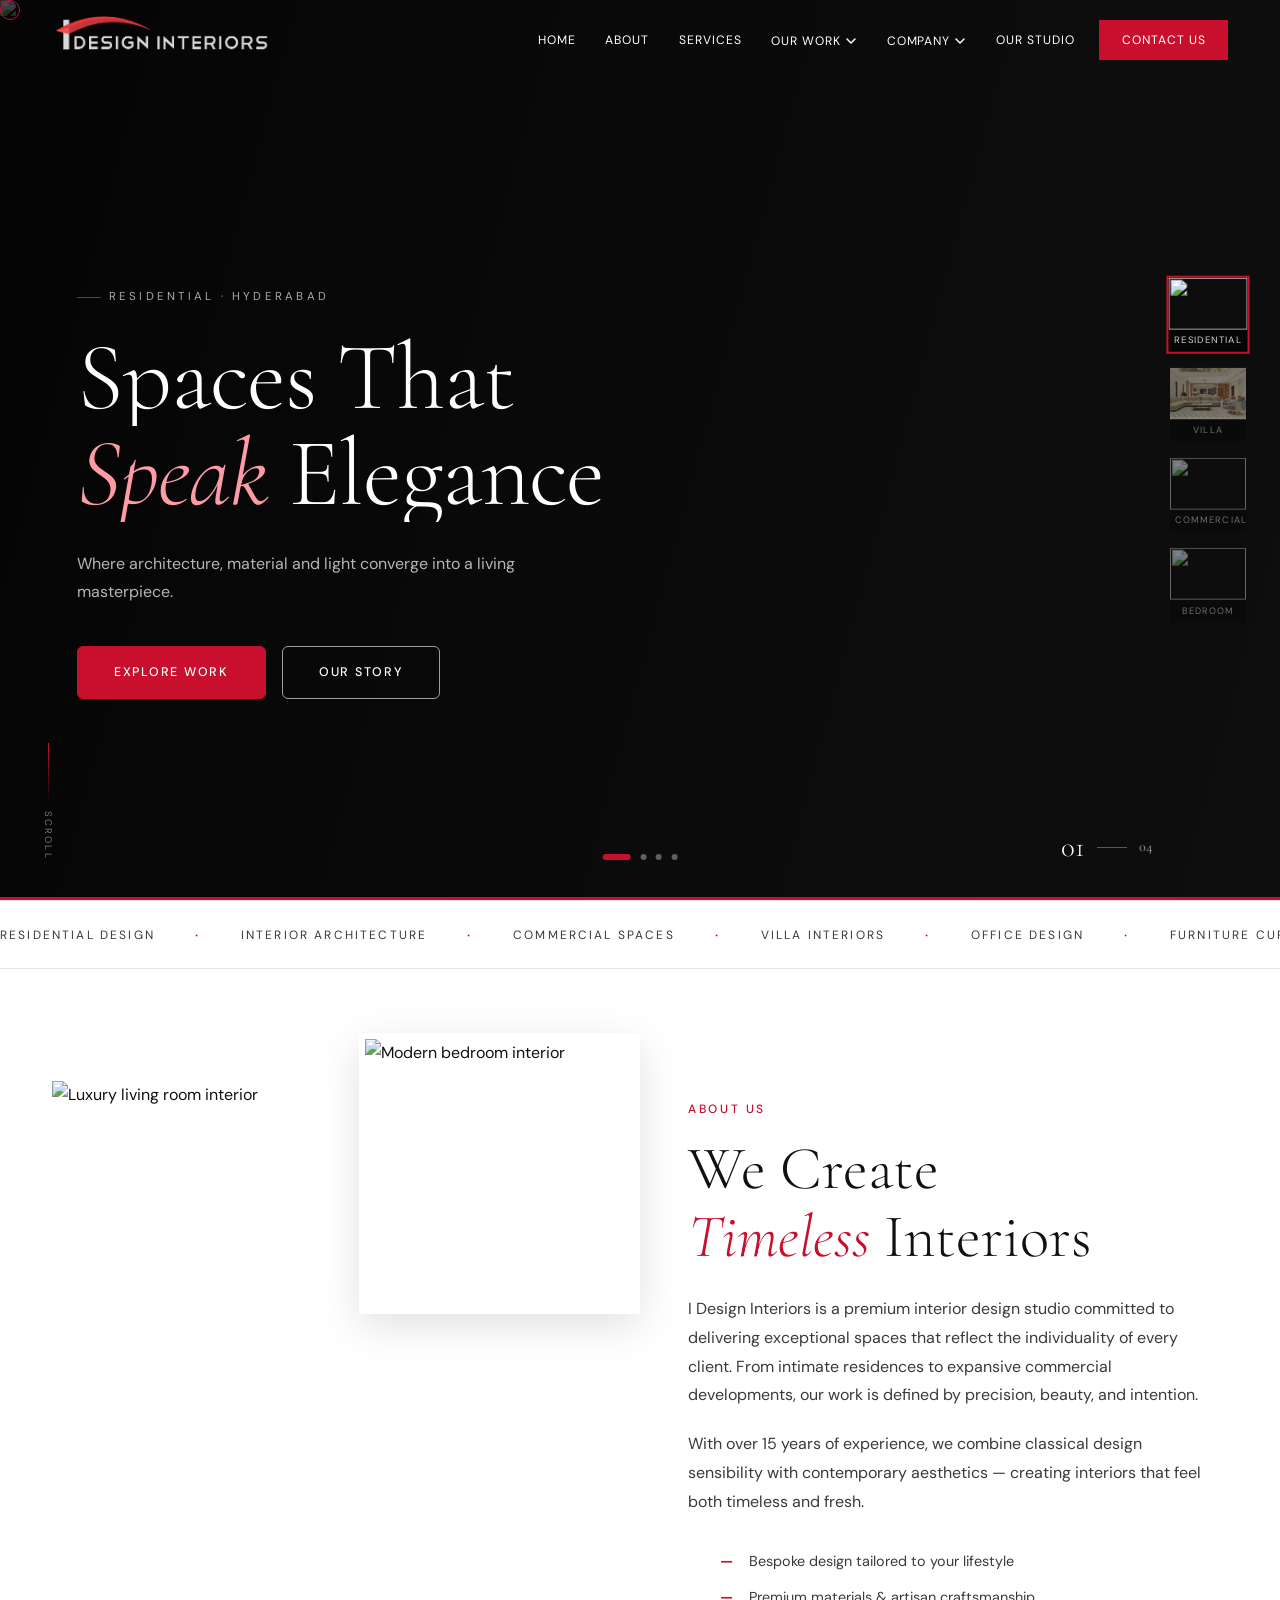
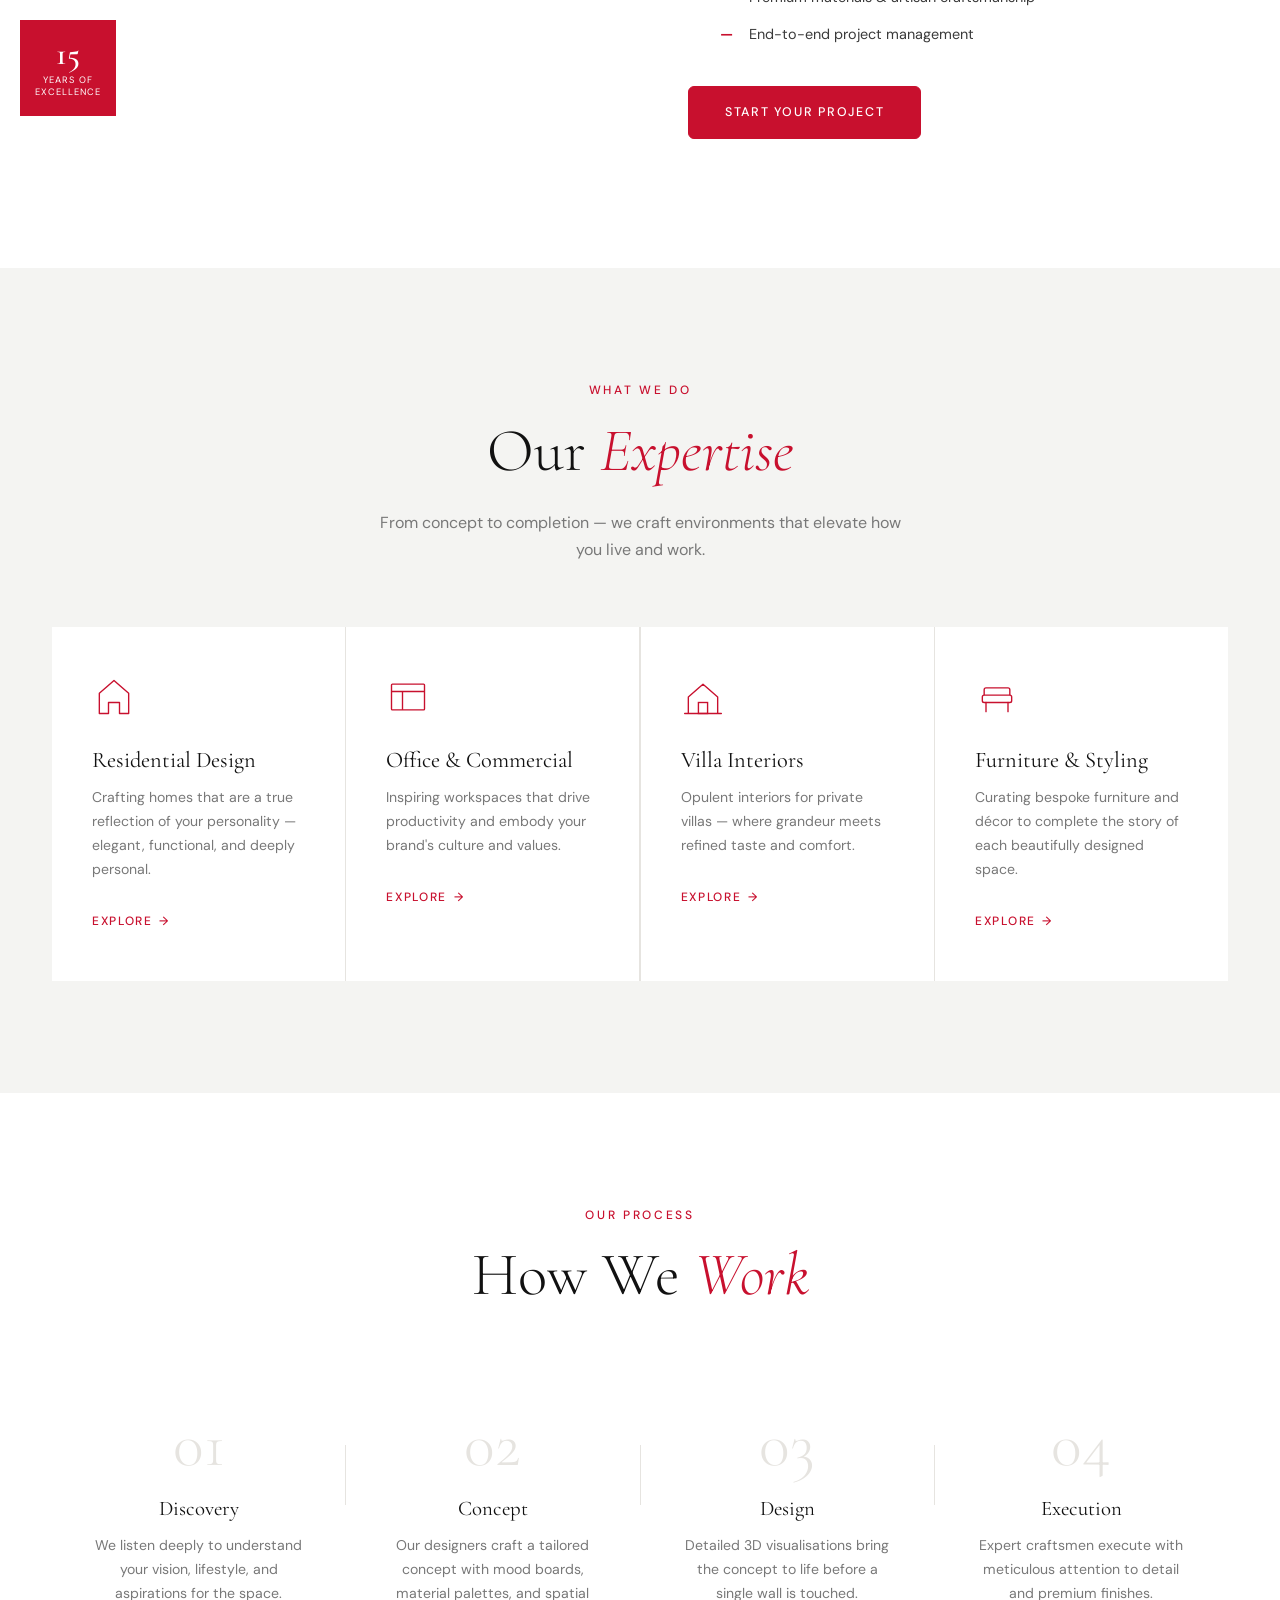
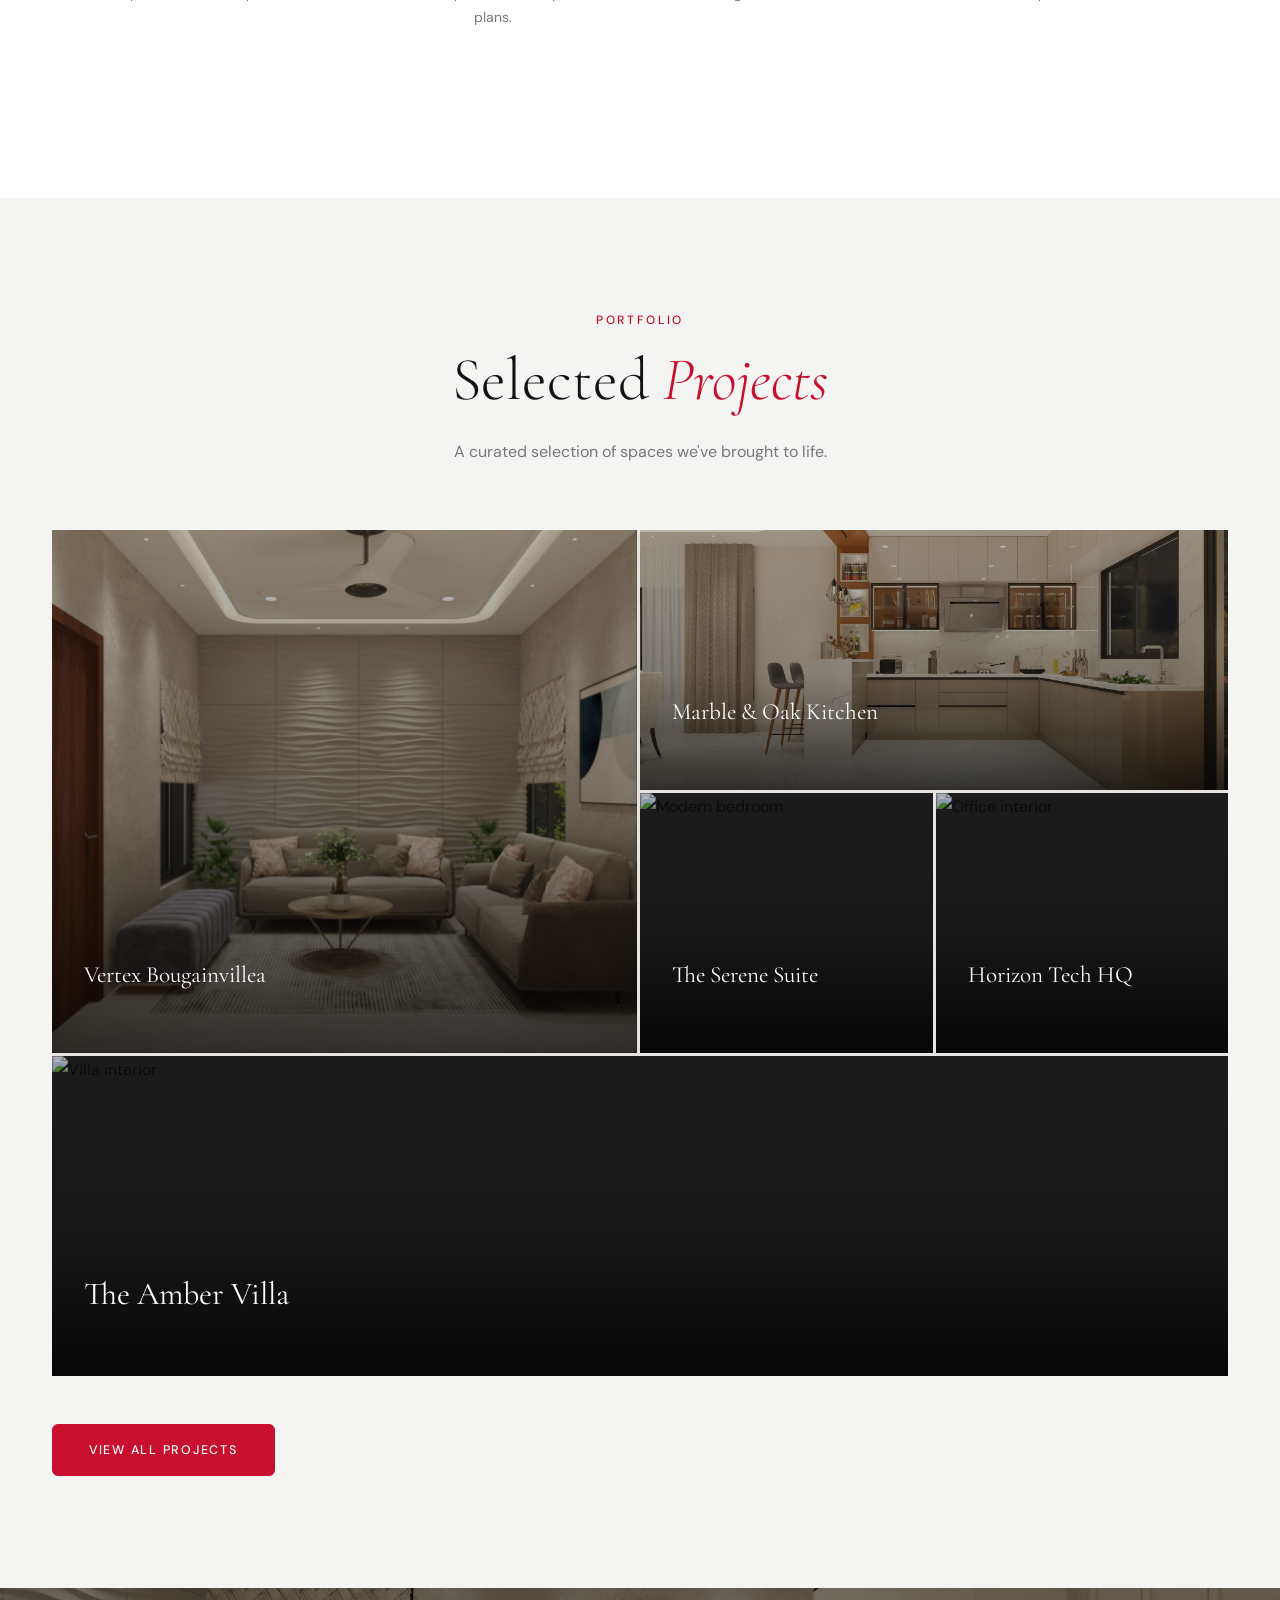
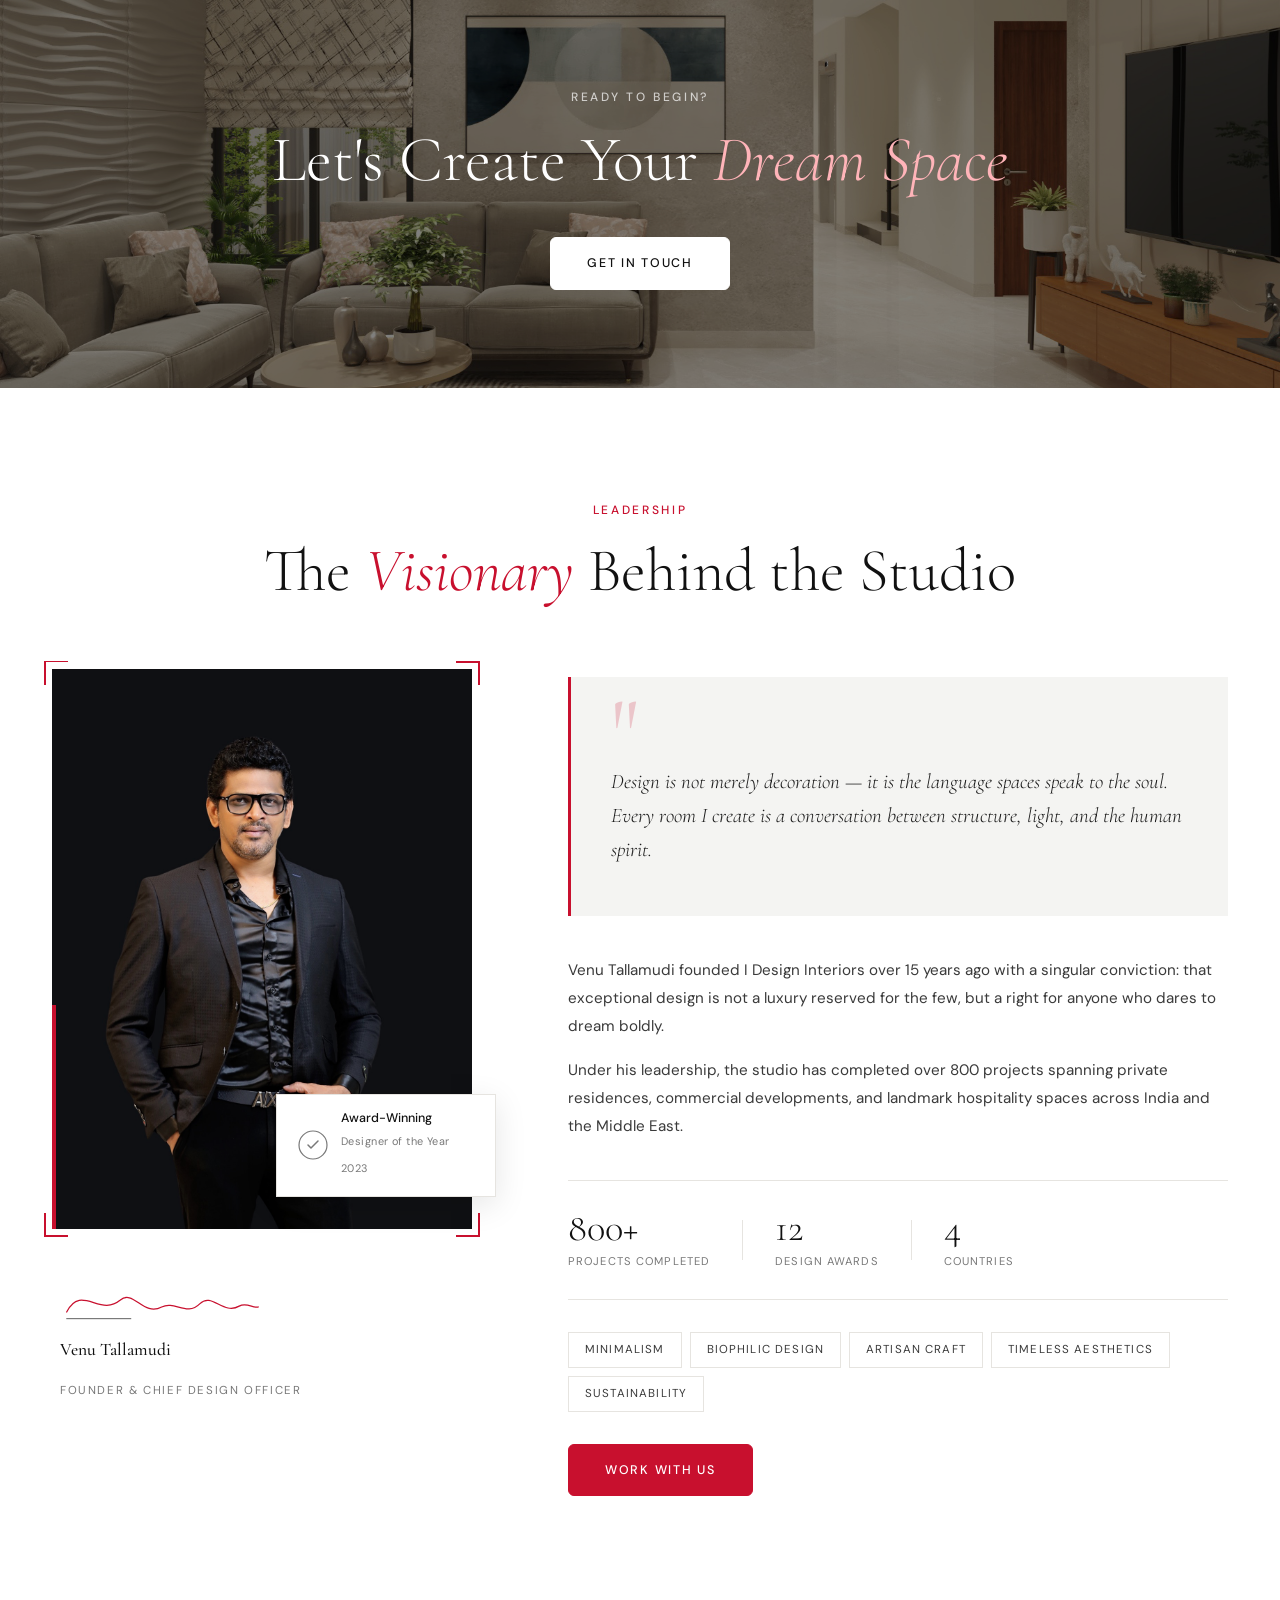
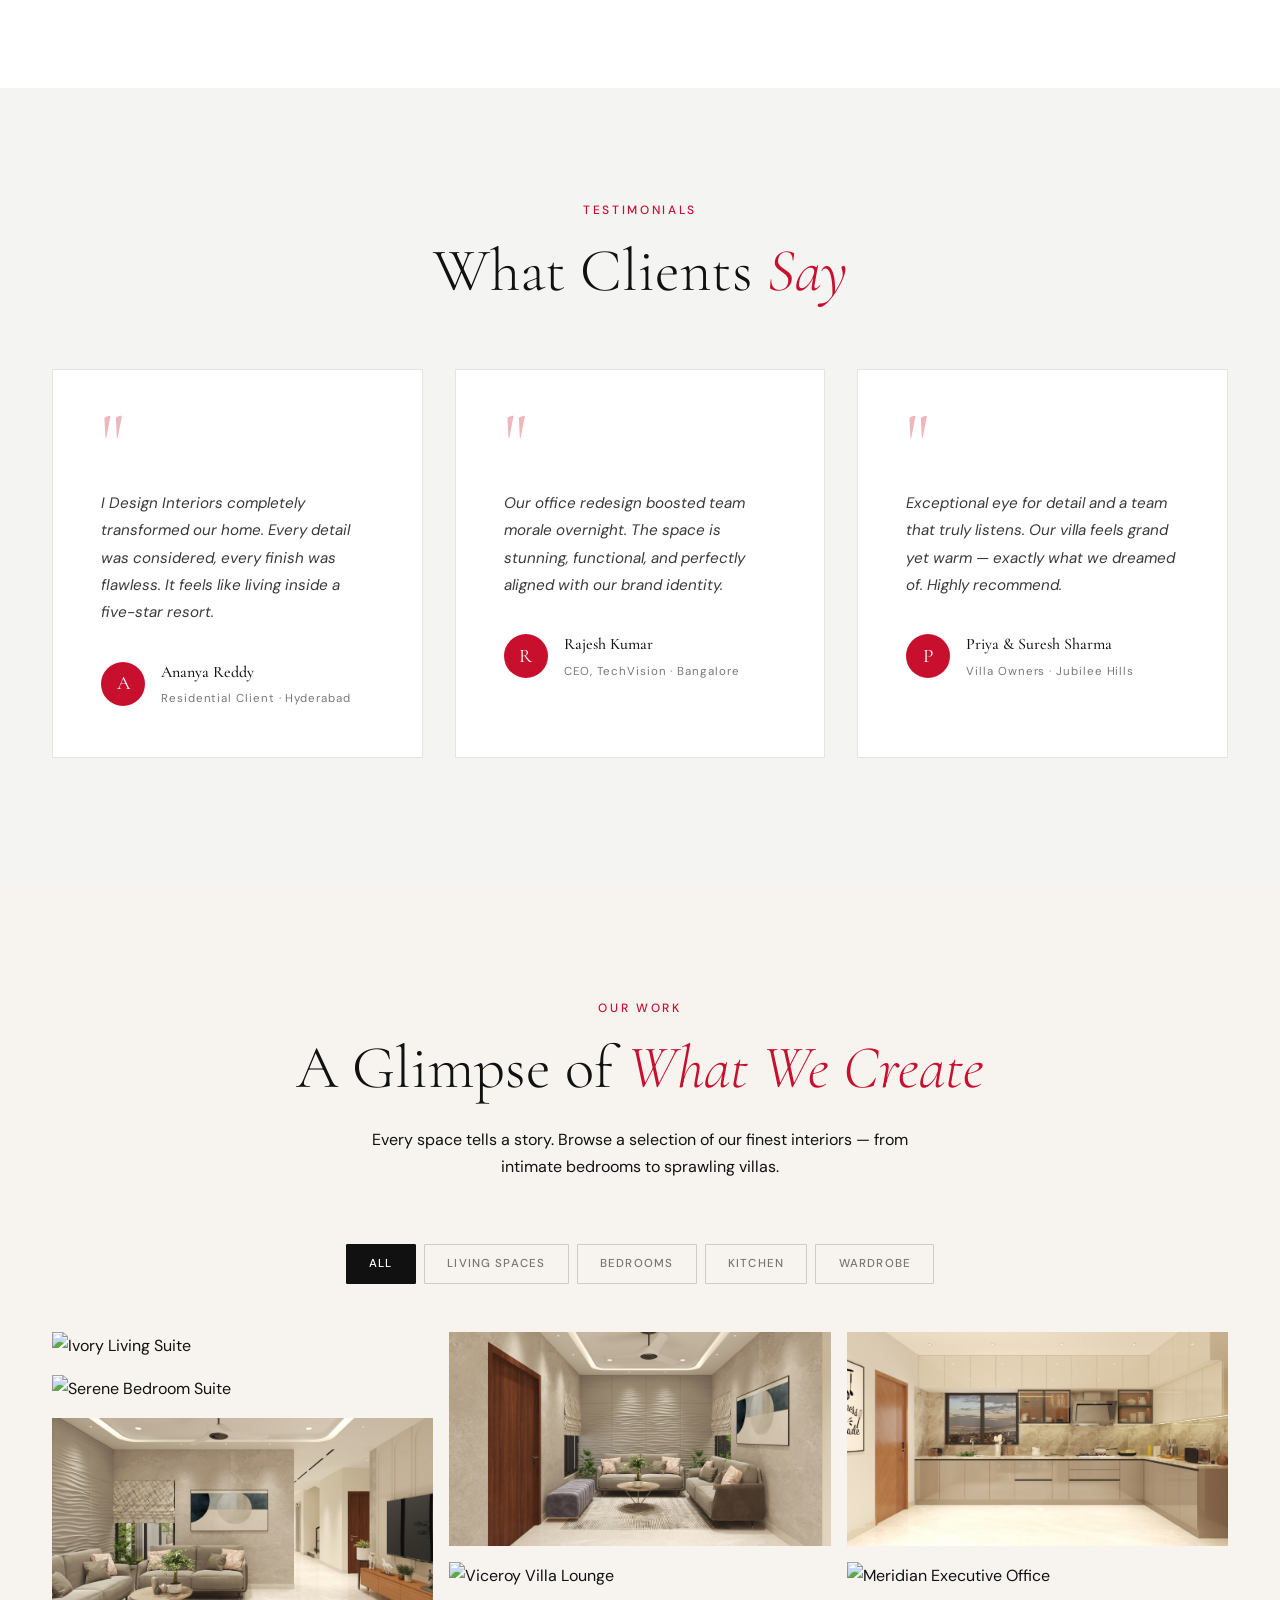
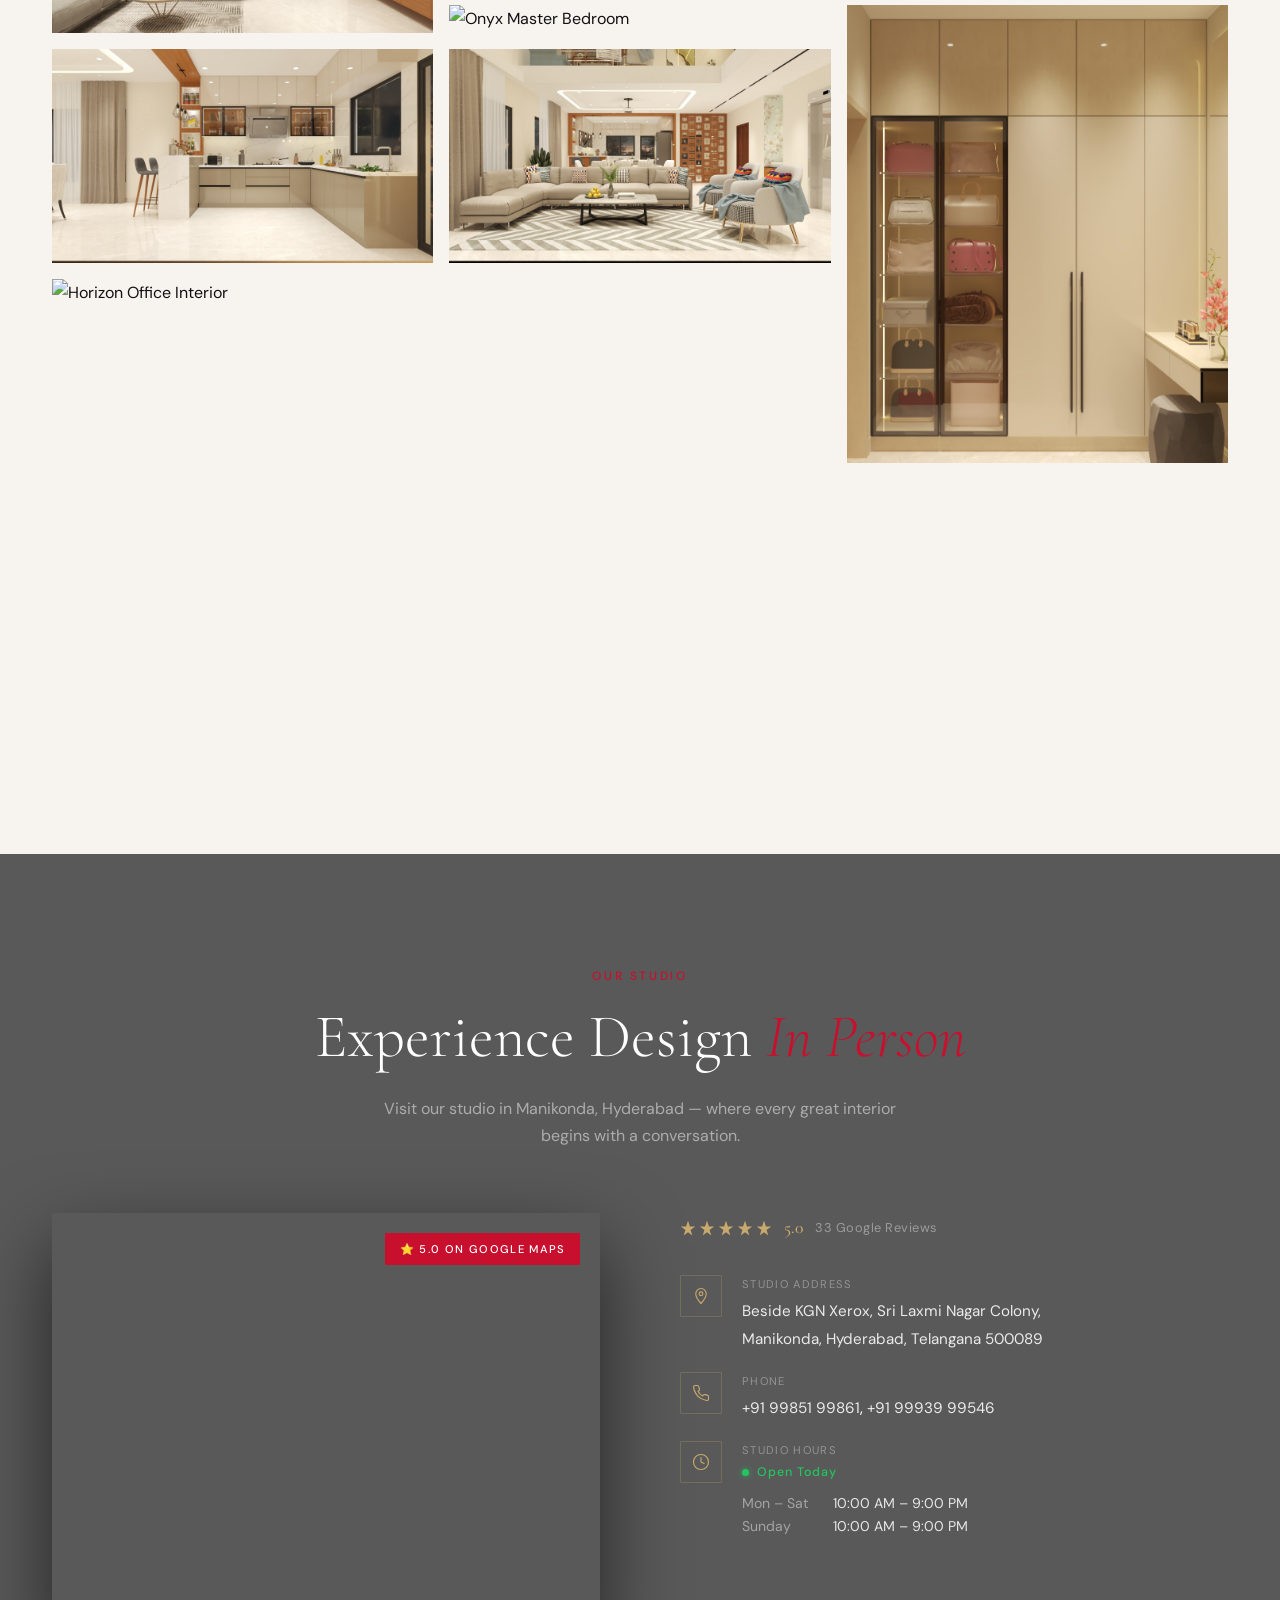
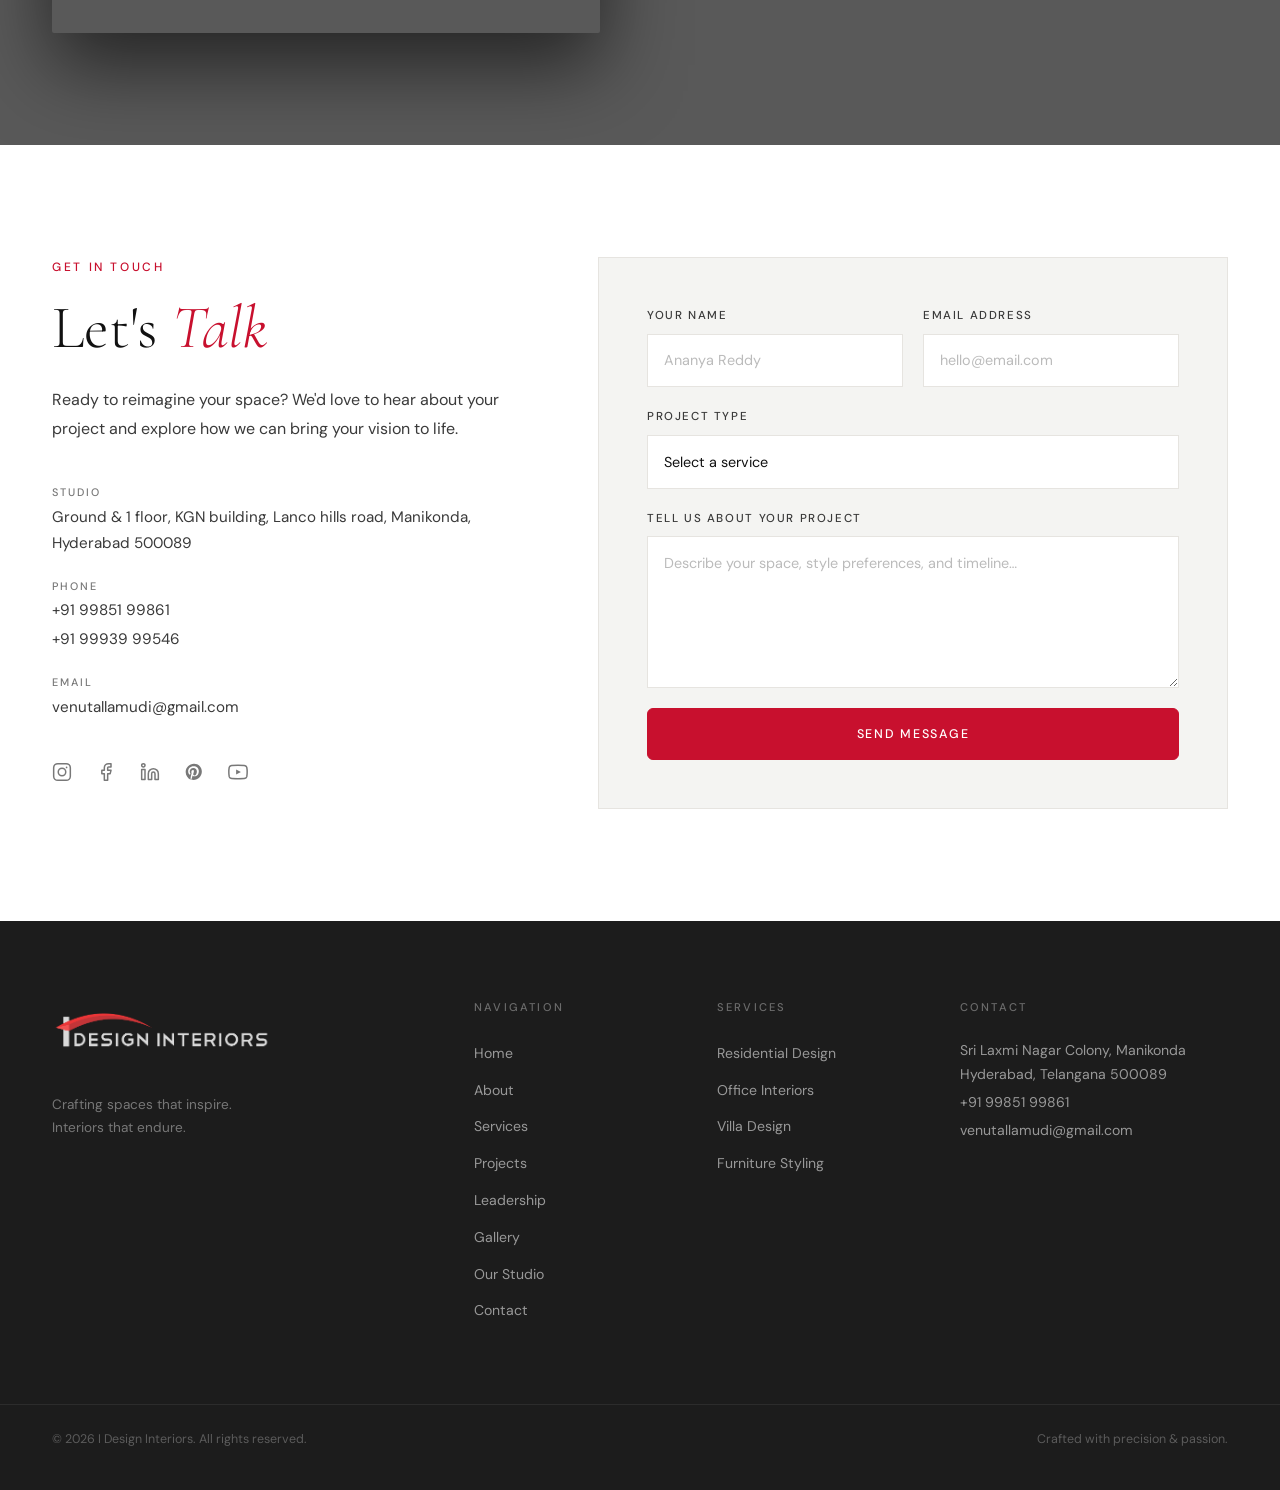
==== commit 92c447f0: "grid changes" ====
--- a/index.html
+++ b/index.html
@@ -442,7 +442,8 @@
           <h2 class="section-title">Selected <em>Projects</em></h2>
           <p class="section-desc">A curated selection of spaces we've brought to life.</p>
         </div>
-        <div class="projects-grid">
+        <!-- <div class="projects-grid">
+
           <article class="project-card project-card--large fade-in-section">
             <div class="project-img"><img src="./images/living-1.png"
                 alt="Luxury living room" loading="lazy" /></div>
@@ -483,7 +484,71 @@
               <p class="project-loc">Jubilee Hills, Hyderabad</p>
             </div>
           </article>
-        </div>
+        </div> -->
+         <div class="projects-grid">
+
+  <!-- Card 1 — Residential (tall, spans 2 rows left) -->
+  <article class="project-card pc-living">
+    <div class="project-img">
+      <img src="./images/living-1.png" alt="Luxury living room" loading="lazy" />
+    </div>
+    <div class="project-overlay">
+      <span class="project-cat">Residential</span>
+      <h3 class="project-title">Vertex Bougainvillea</h3>
+      <p class="project-loc">Hyderabad, India</p>
+    </div>
+  </article>
+
+  <!-- Card 2 — Kitchen (top right) -->
+  <article class="project-card pc-kitchen">
+    <div class="project-img">
+      <img src="./images/kitchen-1.png" alt="Modern kitchen" loading="lazy" />
+    </div>
+    <div class="project-overlay">
+      <span class="project-cat">Kitchen</span>
+      <h3 class="project-title">Marble &amp; Oak Kitchen</h3>
+      <p class="project-loc">Hyderabad, India</p>
+    </div>
+  </article>
+
+  <!-- Card 3 — Bedroom (mid right) -->
+  <article class="project-card pc-bedroom">
+    <div class="project-img">
+      <img src="./images/bedroom-1.png" alt="Modern bedroom" loading="lazy" />
+    </div>
+    <div class="project-overlay">
+      <span class="project-cat">Bedroom</span>
+      <h3 class="project-title">The Serene Suite</h3>
+      <p class="project-loc">Mumbai, India</p>
+    </div>
+  </article>
+
+  <!-- Card 4 — Office (mid right) -->
+  <article class="project-card pc-office">
+    <div class="project-img">
+      <img src="https://images.unsplash.com/photo-1497366216548-37526070297c?w=600&q=80" alt="Office interior" loading="lazy" />
+    </div>
+    <div class="project-overlay">
+      <span class="project-cat">Office</span>
+      <h3 class="project-title">Horizon Tech HQ</h3>
+      <p class="project-loc">Hyderabad, India</p>
+    </div>
+  </article>
+
+  <!-- Card 5 — Villa (full-width bottom) -->
+  <article class="project-card pc-villa">
+    <div class="project-img">
+      <img src="./images/living-2.png" alt="Villa interior" loading="lazy" />
+    </div>
+    <div class="project-overlay">
+      <span class="project-cat">Villa</span>
+      <h3 class="project-title">The Amber Villa</h3>
+      <p class="project-loc">Jubilee Hills, Hyderabad</p>
+    </div>
+  </article>
+
+</div>
+      
         <div class="projects-cta fade-in-section"><a href="#contact" class="btn btn-primary">View All Projects</a></div>
       </div>
     </section>
--- a/styles/style.css
+++ b/styles/style.css
@@ -483,6 +483,7 @@
   display: flex;
   align-items: center;
   gap: 0.25rem;
+  margin: 0;
 }
 
 .nav-link {
@@ -1452,7 +1453,7 @@
 .projects {
   background: var(--light-grey);
 }
-
+/* 
 .projects-grid {
   display: grid;
   grid-template-columns: repeat(3, 1fr);
@@ -1550,6 +1551,178 @@
 
 .projects-cta {
   text-align: center;
+} */
+
+/*
+  Grid layout — 5 cards, zero gaps:
+  ┌─────────────────────┬────────────┐  260px
+  │                     │  kitchen   │
+  │       living        ├─────┬──────┤  260px
+  │                     │ bed │ off  │
+  ├─────────────────────┴─────┴──────┤  320px
+  │              villa               │
+  └──────────────────────────────────┘
+*/
+.projects-grid {
+  display: grid;
+  grid-template-columns: 2fr 1fr 1fr;
+  grid-template-rows: 260px 260px 320px;
+  grid-template-areas:
+    "living  kitchen  kitchen"
+    "living  bedroom  office"
+    "villa   villa    villa";
+  gap: 3px;
+  background: #e6e4e0; /* border colour between cards */
+  margin-bottom: 3rem;
+}
+
+/* ── Named area assignments ── */
+.pc-living  { grid-area: living;  }
+.pc-kitchen { grid-area: kitchen; }
+.pc-bedroom { grid-area: bedroom; }
+.pc-office  { grid-area: office;  }
+.pc-villa   { grid-area: villa;   }
+
+/* ── Shared card base ── */
+.project-card {
+  position: relative;
+  overflow: hidden;
+  background: #1c1c1c;
+  cursor: pointer;
+}
+
+/* Image fills the card completely */
+.project-img {
+  position: absolute;
+  inset: 0;
+  overflow: hidden;
+}
+.project-img img {
+  width: 100%;
+  height: 100%;
+  object-fit: cover;
+  filter: brightness(0.72);
+  transition: transform 0.85s cubic-bezier(0.25, 0.46, 0.45, 0.94),
+              filter 0.55s;
+  will-change: transform;
+}
+.project-card:hover .project-img img {
+  transform: scale(1.07);
+  filter: brightness(0.45);
+}
+
+/* Gradient vignette so text is readable */
+.project-overlay {
+  position: absolute;
+  inset: 0;
+  display: flex;
+  flex-direction: column;
+  justify-content: flex-end;
+  padding: 1.75rem 2rem;
+  z-index: 1;
+  background: linear-gradient(
+    to top,
+    rgba(0, 0, 0, 0.72) 0%,
+    rgba(0, 0, 0, 0.18) 45%,
+    transparent 100%
+  );
+}
+
+/* Category label — slides in on hover */
+.project-cat {
+  font-size: 0.65rem;
+  font-weight: 500;
+  letter-spacing: 0.22em;
+  text-transform: uppercase;
+  color: #C8102E;
+  margin-bottom: 0.4rem;
+  opacity: 0;
+  transform: translateY(10px);
+  transition: opacity 0.4s, transform 0.4s;
+}
+.project-card:hover .project-cat {
+  opacity: 1;
+  transform: translateY(0);
+}
+
+/* Title */
+.project-title {
+  font-family: 'Cormorant Garamond', Georgia, serif;
+  font-size: 1.45rem;
+  font-weight: 400;
+  color: #ffffff;
+  line-height: 1.2;
+  transform: translateY(14px);
+  transition: transform 0.45s;
+}
+.project-card:hover .project-title {
+  transform: translateY(0);
+}
+
+/* Villa title slightly larger — it's full-width */
+.pc-villa .project-title {
+  font-size: 2rem;
+}
+
+/* Location */
+.project-loc {
+  font-size: 0.72rem;
+  color: rgba(255, 255, 255, 0.5);
+  letter-spacing: 0.06em;
+  margin-top: 0.3rem;
+  opacity: 0;
+  transform: translateY(10px);
+  transition: opacity 0.38s 0.08s, transform 0.38s 0.08s;
+}
+.project-card:hover .project-loc {
+  opacity: 1;
+  transform: translateY(0);
+}
+
+/* Red sweep line at bottom on hover */
+.project-card::after {
+  content: '';
+  position: absolute;
+  bottom: 0;
+  left: 0;
+  height: 2px;
+  width: 0;
+  background: #C8102E;
+  transition: width 0.55s cubic-bezier(0.25, 0.46, 0.45, 0.94);
+  z-index: 2;
+}
+.project-card:hover::after {
+  width: 100%;
+}
+
+/* ── Tablet (≤1024px) ── */
+@media (max-width: 1024px) {
+  .projects-grid {
+    grid-template-columns: 1fr 1fr;
+    grid-template-rows: 240px 240px 300px;
+    grid-template-areas:
+      "living  kitchen"
+      "bedroom office"
+      "villa   villa";
+  }
+  .pc-villa .project-title { font-size: 1.6rem; }
+}
+
+/* ── Mobile (≤768px) ── */
+@media (max-width: 768px) {
+  .projects-grid {
+    grid-template-columns: 1fr;
+    grid-template-rows: repeat(5, 220px);
+    grid-template-areas:
+      "living"
+      "kitchen"
+      "bedroom"
+      "office"
+      "villa";
+    gap: 0.5rem;
+    background: transparent;
+  }
+  .pc-villa .project-title { font-size: 1.45rem; }
 }
 
 /* ─── CTA BANNER ─────────────────────────────────────── */
@@ -1567,8 +1740,9 @@
   position: absolute;
   inset: 0;
   background: url('../images/get-in-touch.png') center/cover no-repeat;
-  filter: brightness(0.35);
+  filter: brightness(0.5);
   transition: transform 0.8s var(--ease);
+  top: -105px;
 }
 
 .cta-banner:hover .cta-banner-bg {
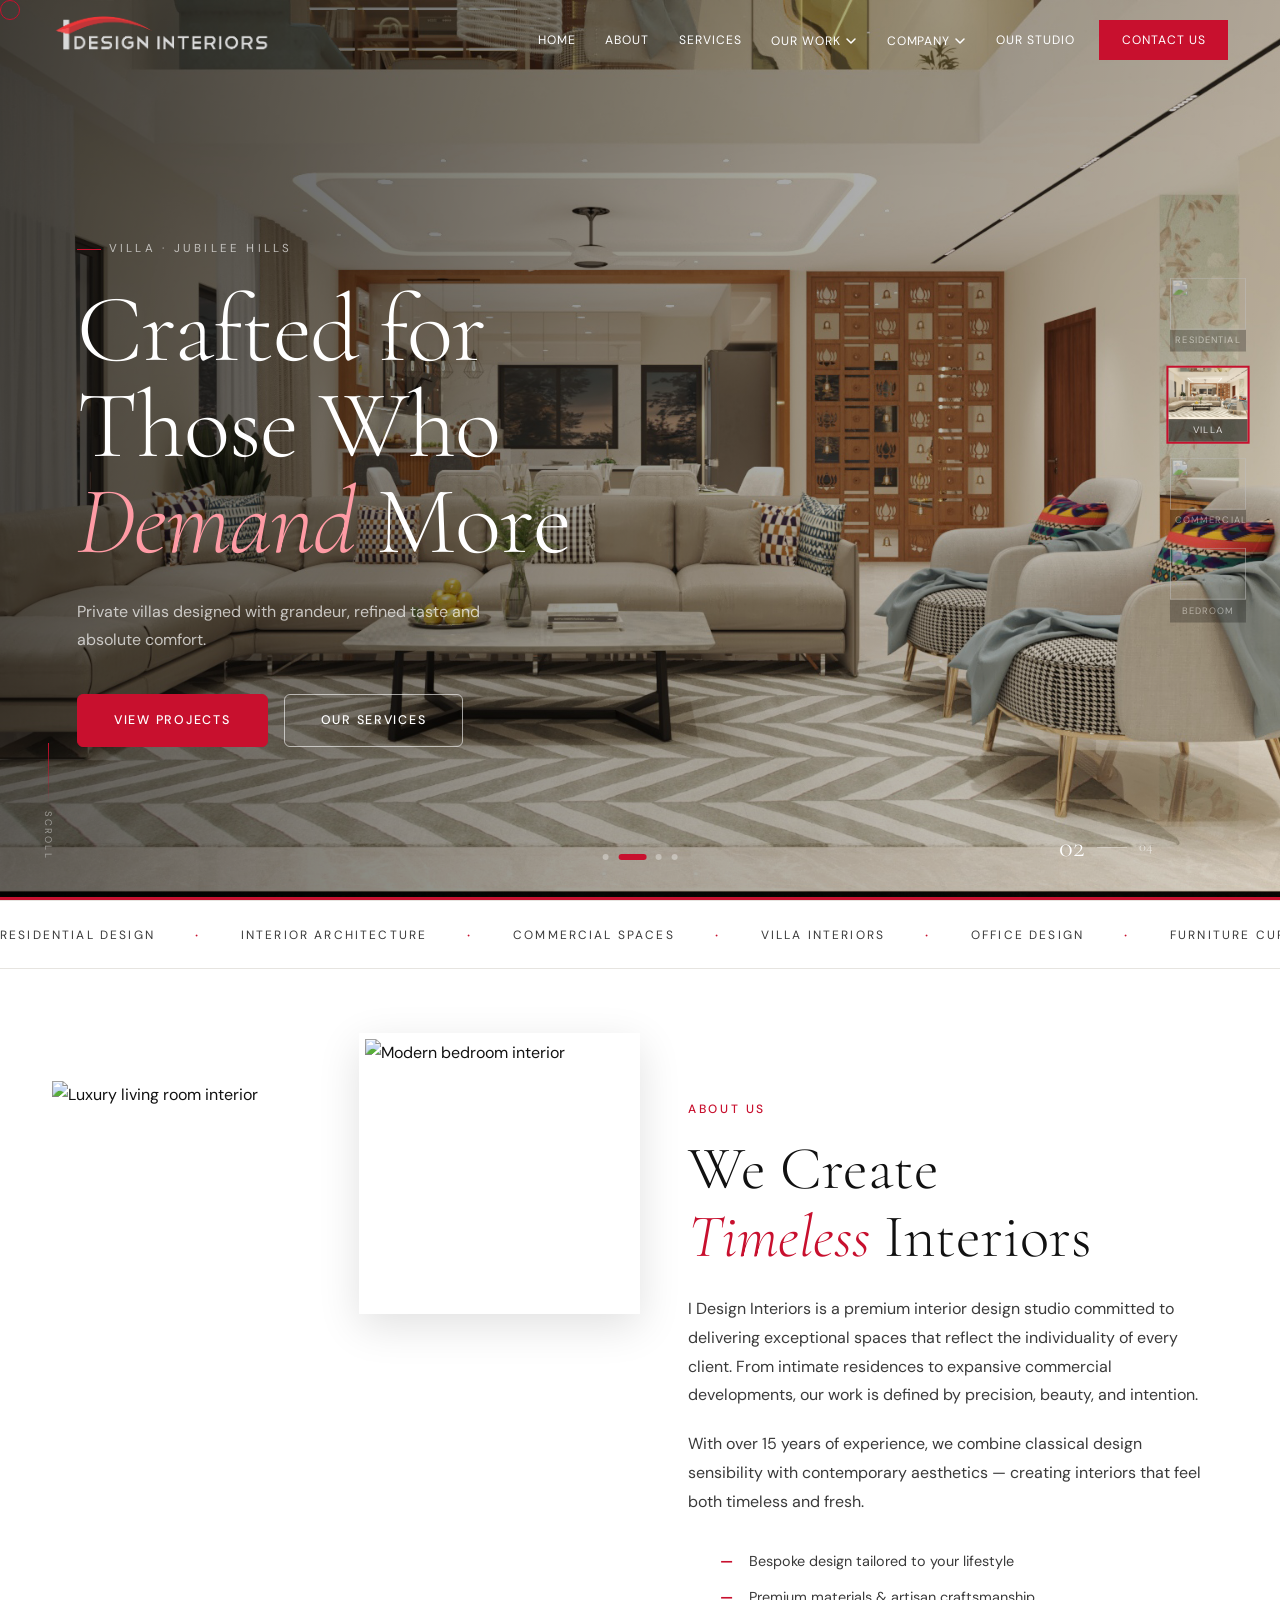
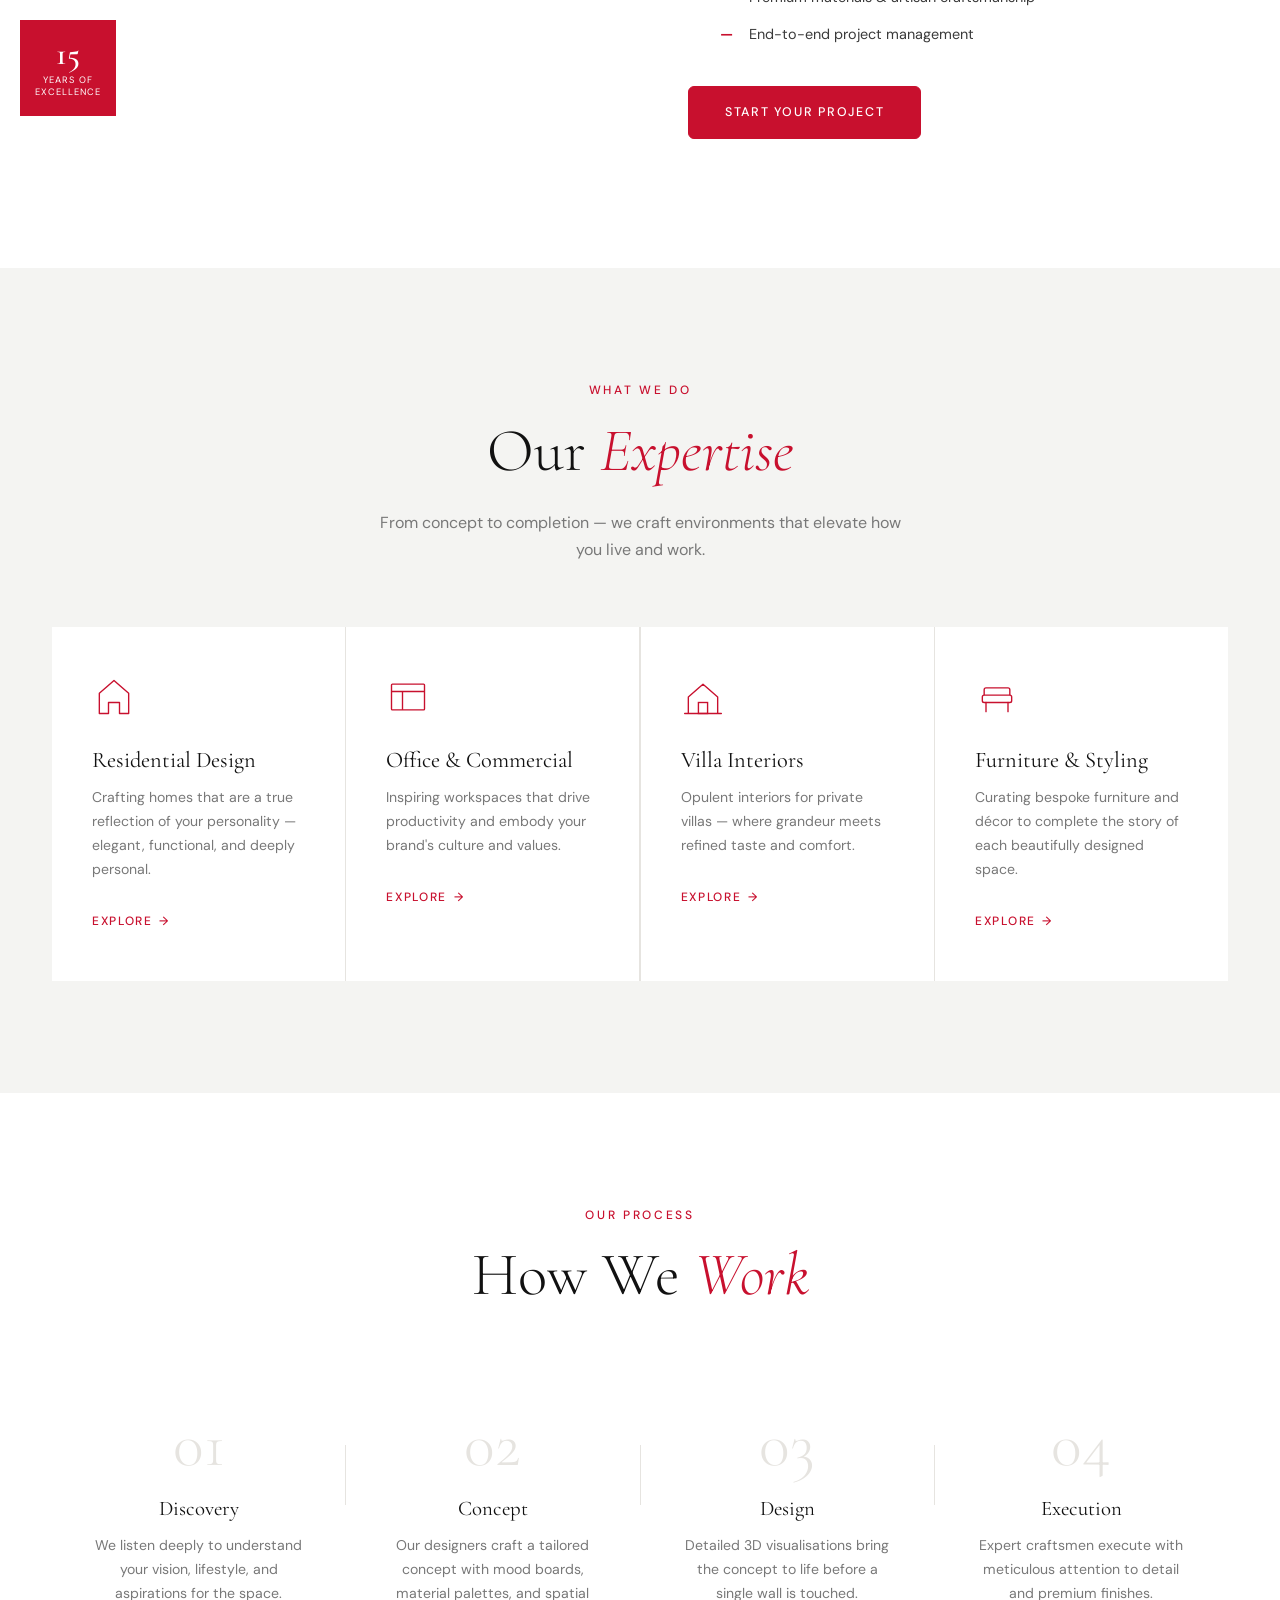
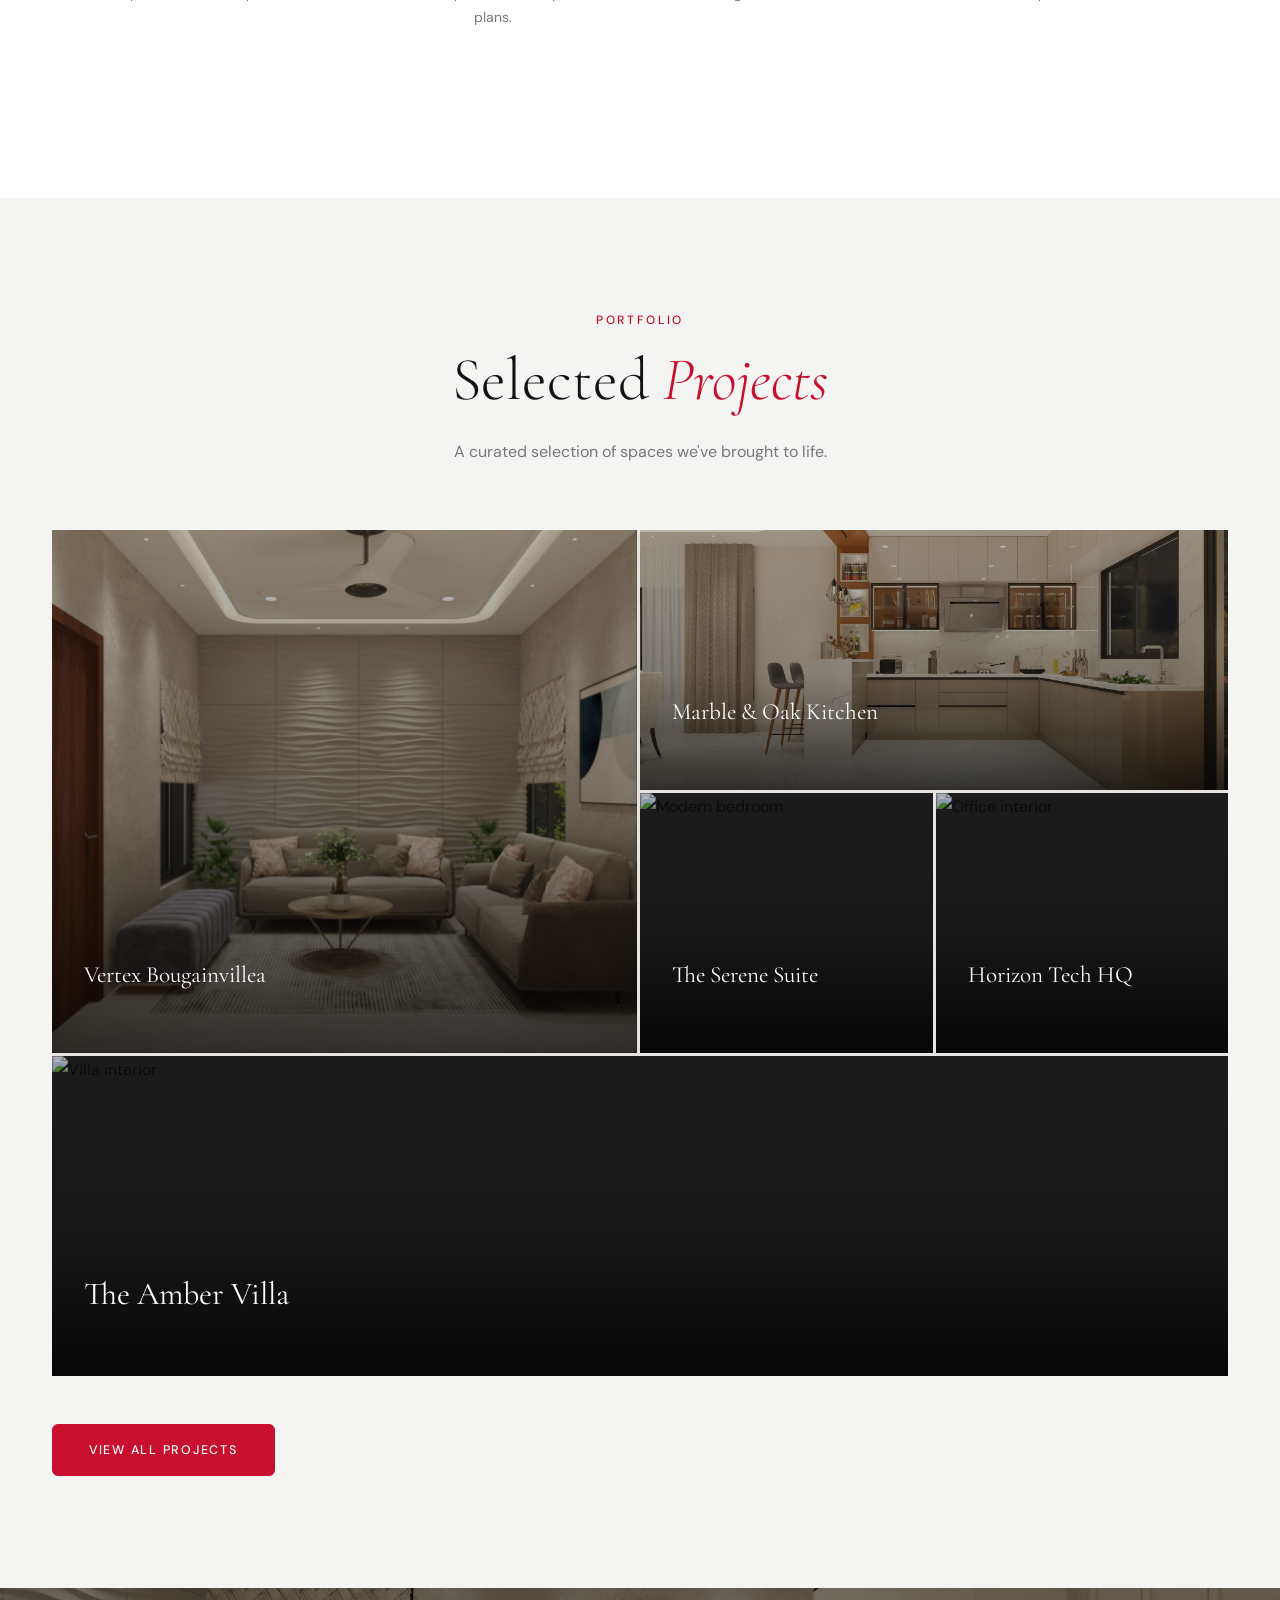
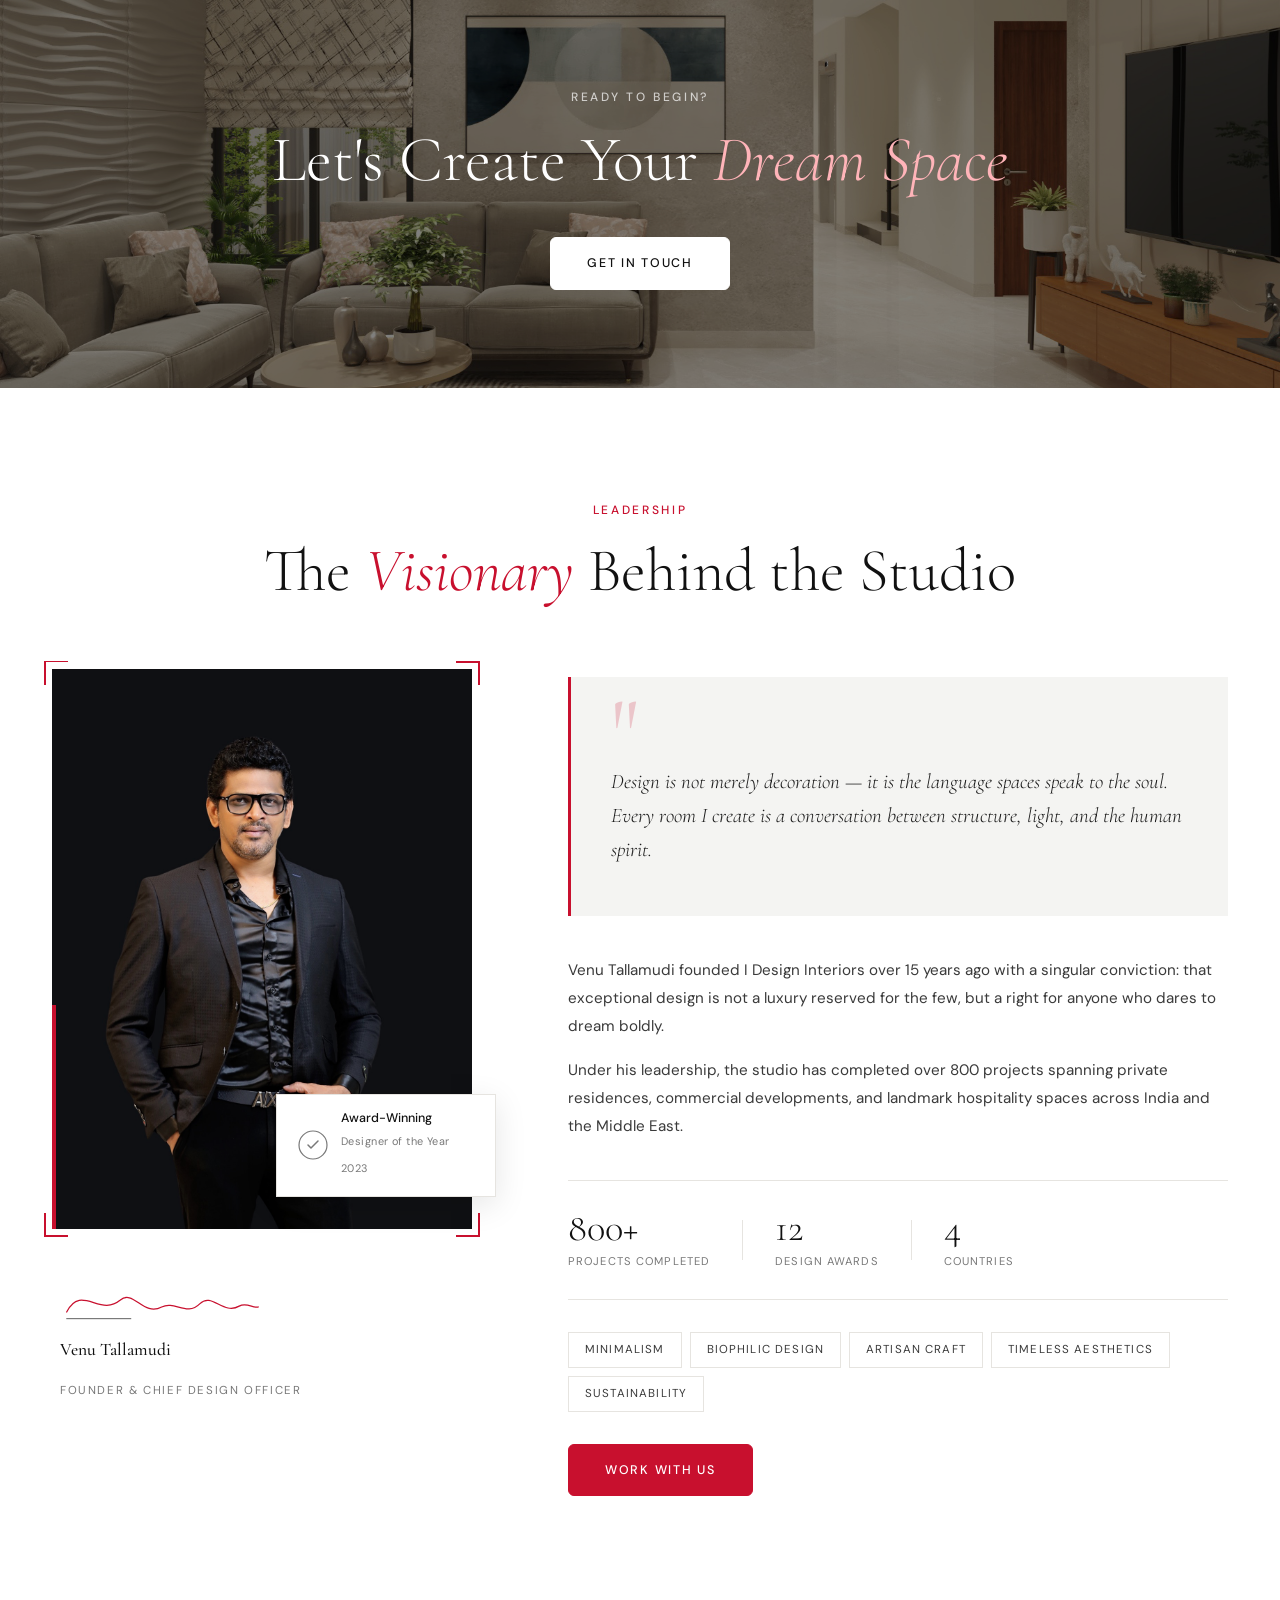
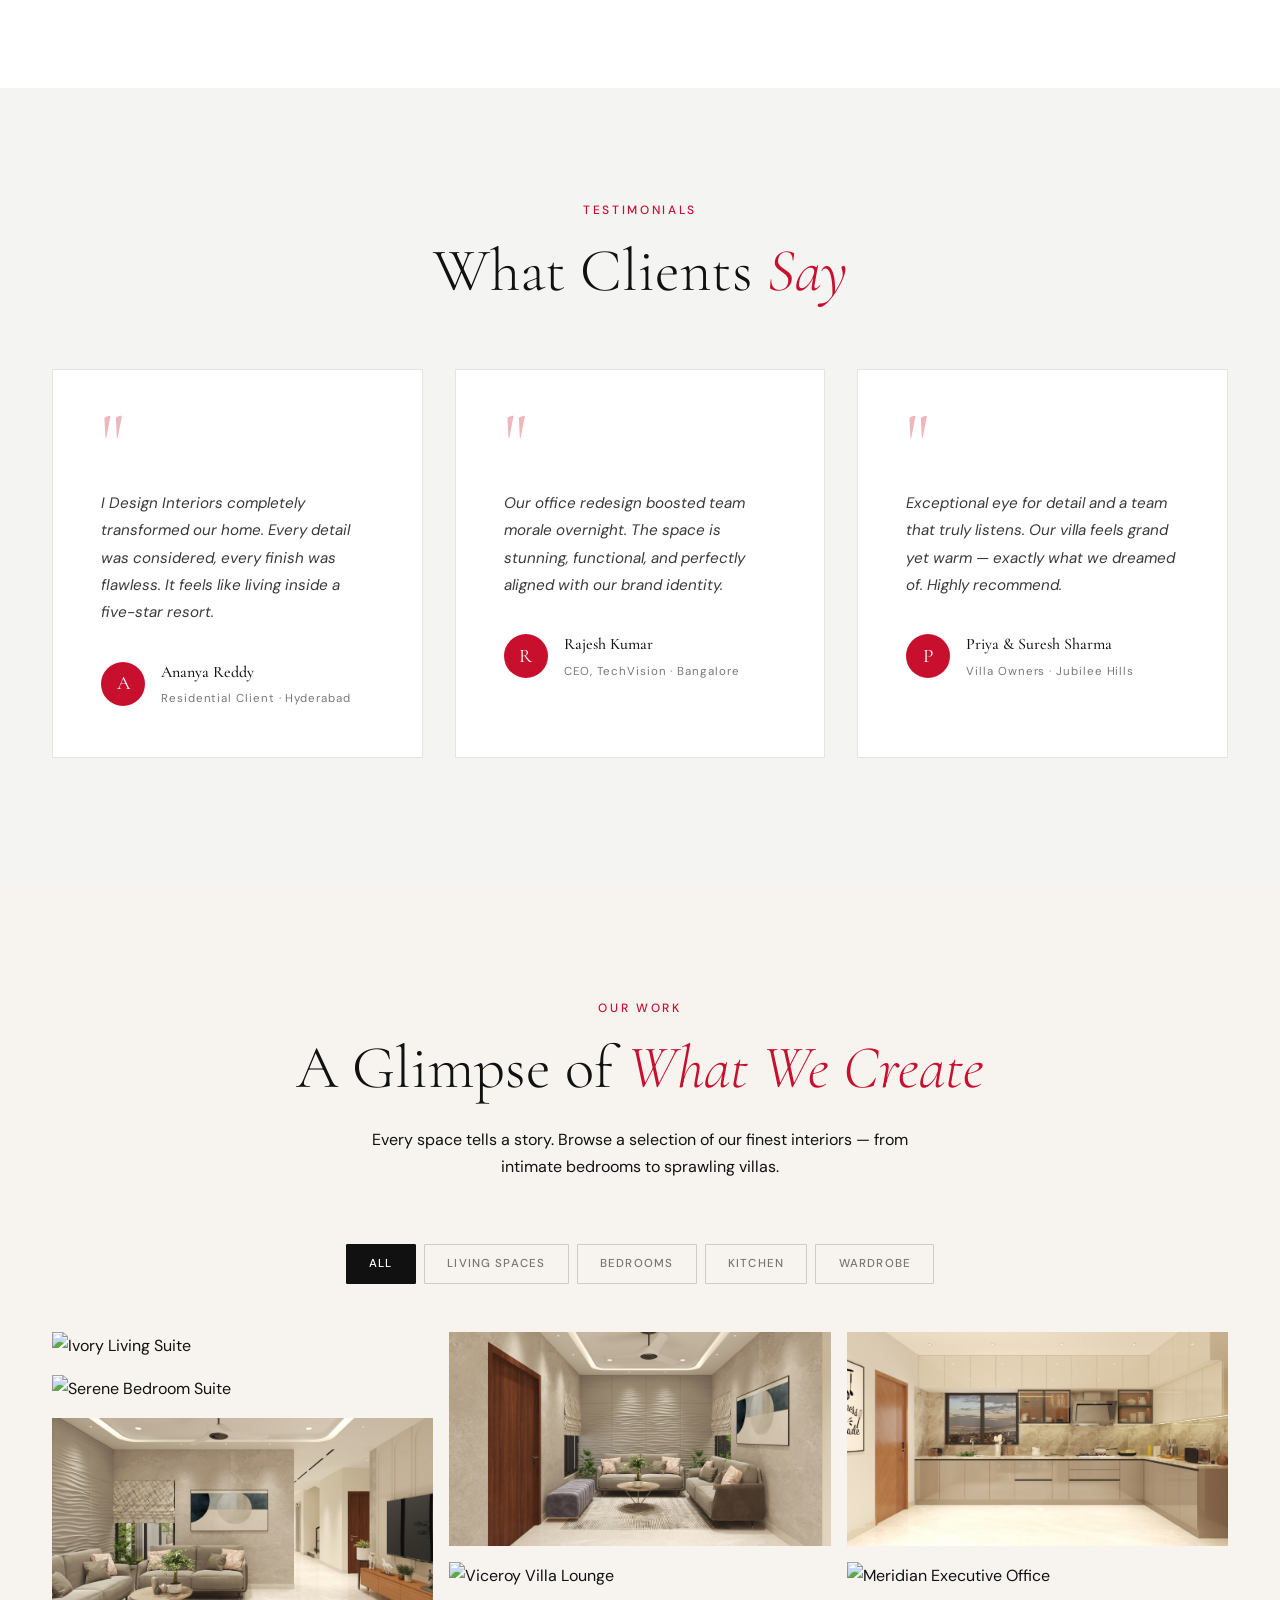
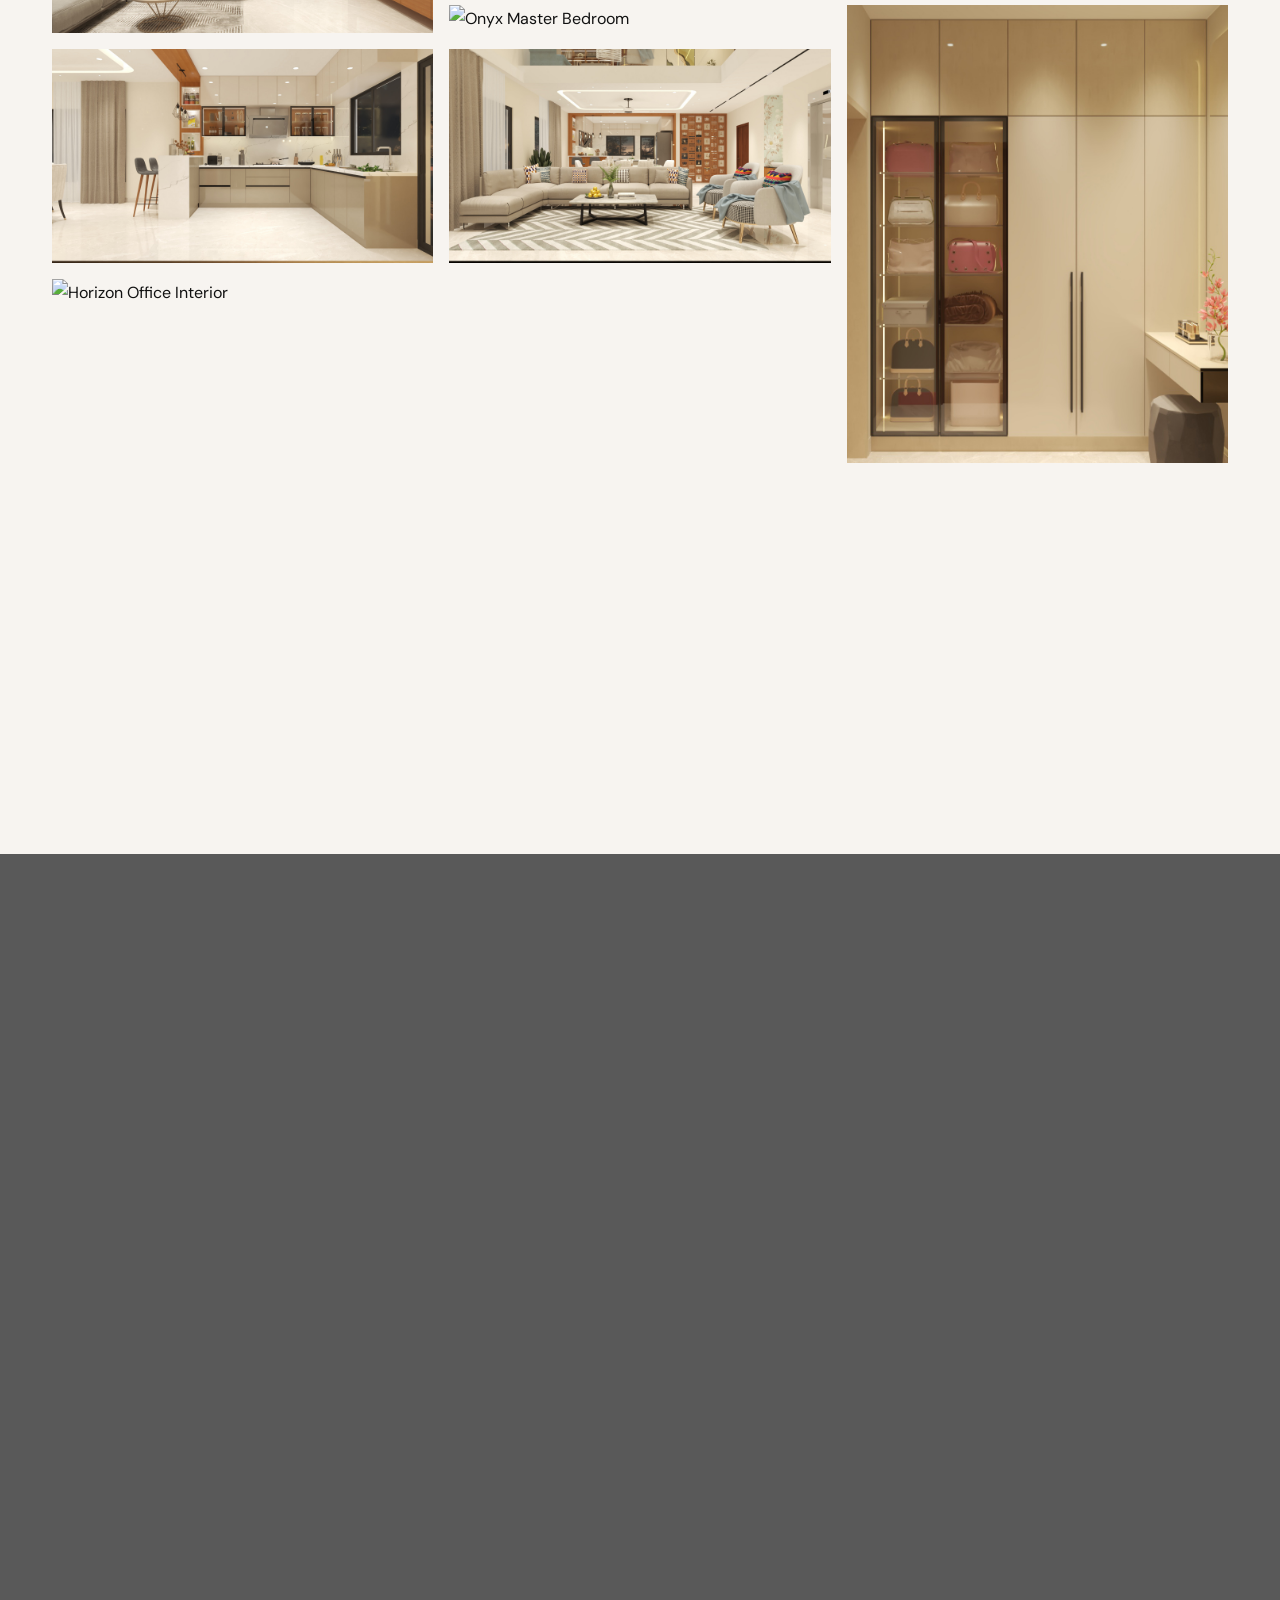
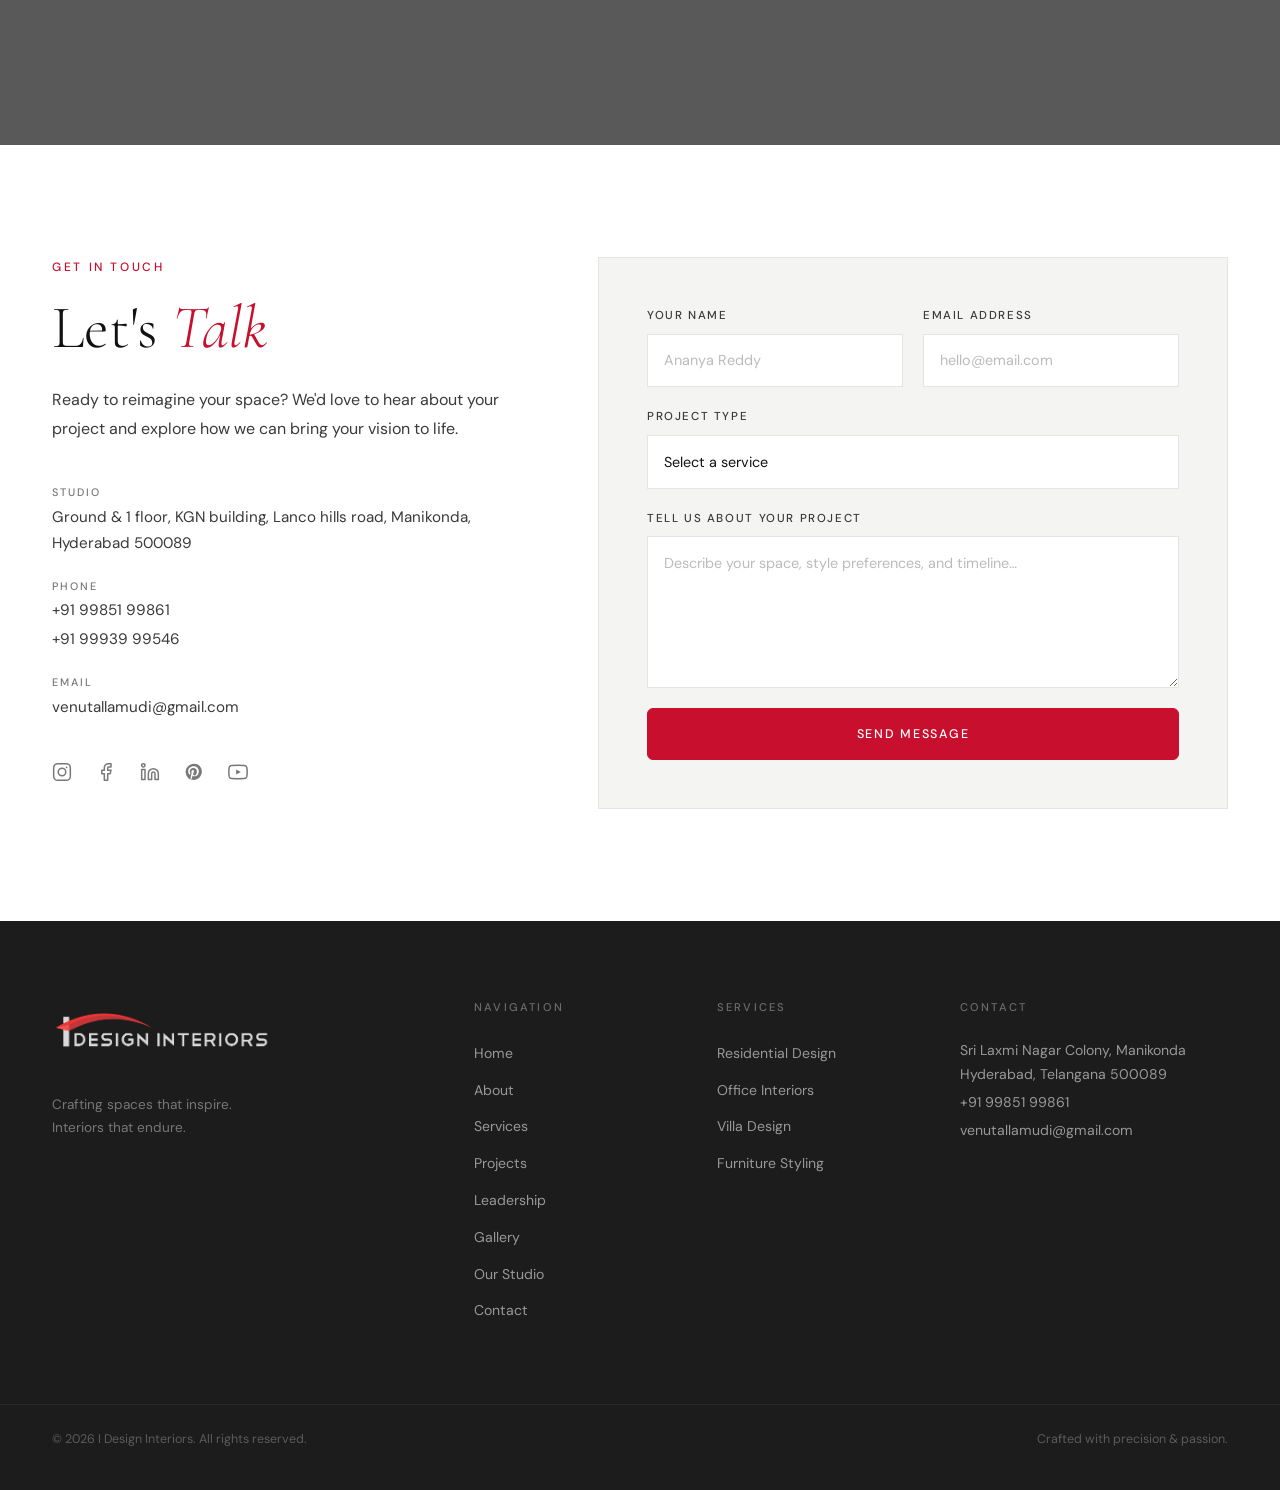
==== commit b45d16a4: "form" ====
--- a/index.html
+++ b/index.html
@@ -1170,7 +1170,7 @@
   </a>
 </div>
         </div>
-        <div class="contact-form-wrap fade-in-section delay-1">
+        <!-- <div class="contact-form-wrap fade-in-section delay-1">
           <div class="contact-form">
             <div class="form-row">
               <div class="form-group"><label for="name">Your Name</label><input type="text" id="name"
@@ -1192,7 +1192,51 @@
                 rows="5" placeholder="Describe your space, style preferences, and timeline…"></textarea></div>
             <button class="btn btn-primary btn-full">Send Message</button>
           </div>
-        </div>
+        </div> -->
+     
+     <div class="contact-form-wrap fade-in-section delay-1">
+  <form class="contact-form" action="https://api.web3forms.com/submit" method="POST">
+
+    <!-- Hidden config -->
+    <input type="hidden" name="access_key" value="83c47432-53b3-4dc6-9345-b7d72dbfbc11" />
+    <input type="hidden" name="subject" value="New Project Inquiry — I Design Interiors" />
+    <input type="hidden" name="from_name" value="I Design Interiors Website" />
+    <input type="checkbox" name="botcheck" style="display:none" />
+
+    <div class="form-row">
+      <div class="form-group">
+        <label for="name">Your Name</label>
+        <input type="text" id="name" name="name" placeholder="Ananya Reddy" required />
+      </div>
+      <div class="form-group">
+        <label for="email">Email Address</label>
+        <input type="email" id="email" name="email" placeholder="hello@email.com" required />
+      </div>
+    </div>
+
+    <div class="form-group">
+      <label for="project">Project Type</label>
+      <select id="project" name="project">
+        <option value="">Select a service</option>
+        <option>Residential Design</option>
+        <option>Office / Commercial</option>
+        <option>Villa Interiors</option>
+        <option>Furniture & Styling</option>
+      </select>
+    </div>
+
+    <div class="form-group">
+      <label for="message">Tell us about your project</label>
+      <textarea id="message" name="message" rows="5"
+        placeholder="Describe your space, style preferences, and timeline…"></textarea>
+    </div>
+
+    <button type="submit" class="btn btn-primary btn-full">Send Message</button>
+
+  </form>
+</div>
+
+     
       </div>
     </section>
 
@@ -1526,6 +1570,31 @@
       el.addEventListener("mouseleave", () => gsap.to(cursor, { scale: 1, duration: 0.25 }));
     });
   </script>
+  <script>
+  const contactForm = document.querySelector('.contact-form');
+  contactForm.addEventListener('submit', async function(e) {
+    e.preventDefault();
+    const btn = contactForm.querySelector('button[type="submit"]');
+    btn.textContent = 'Sending…';
+    btn.disabled = true;
+
+    const res  = await fetch('https://api.web3forms.com/submit', {
+      method: 'POST',
+      body: new FormData(contactForm)
+    });
+    const json = await res.json();
+
+    if (json.success) {
+      btn.textContent = '✓ Message Sent!';
+      btn.style.background = '#2d7a4f';
+      contactForm.reset();
+    } else {
+      btn.textContent = 'Failed — Try Again';
+      btn.style.background = '#c8102e';
+      btn.disabled = false;
+    }
+  });
+</script>
 
   <!-- Bootstrap JS Bundle (includes Popper.js) -->
   <script src="https://cdnjs.cloudflare.com/ajax/libs/gsap/3.12.5/gsap.min.js"></script>
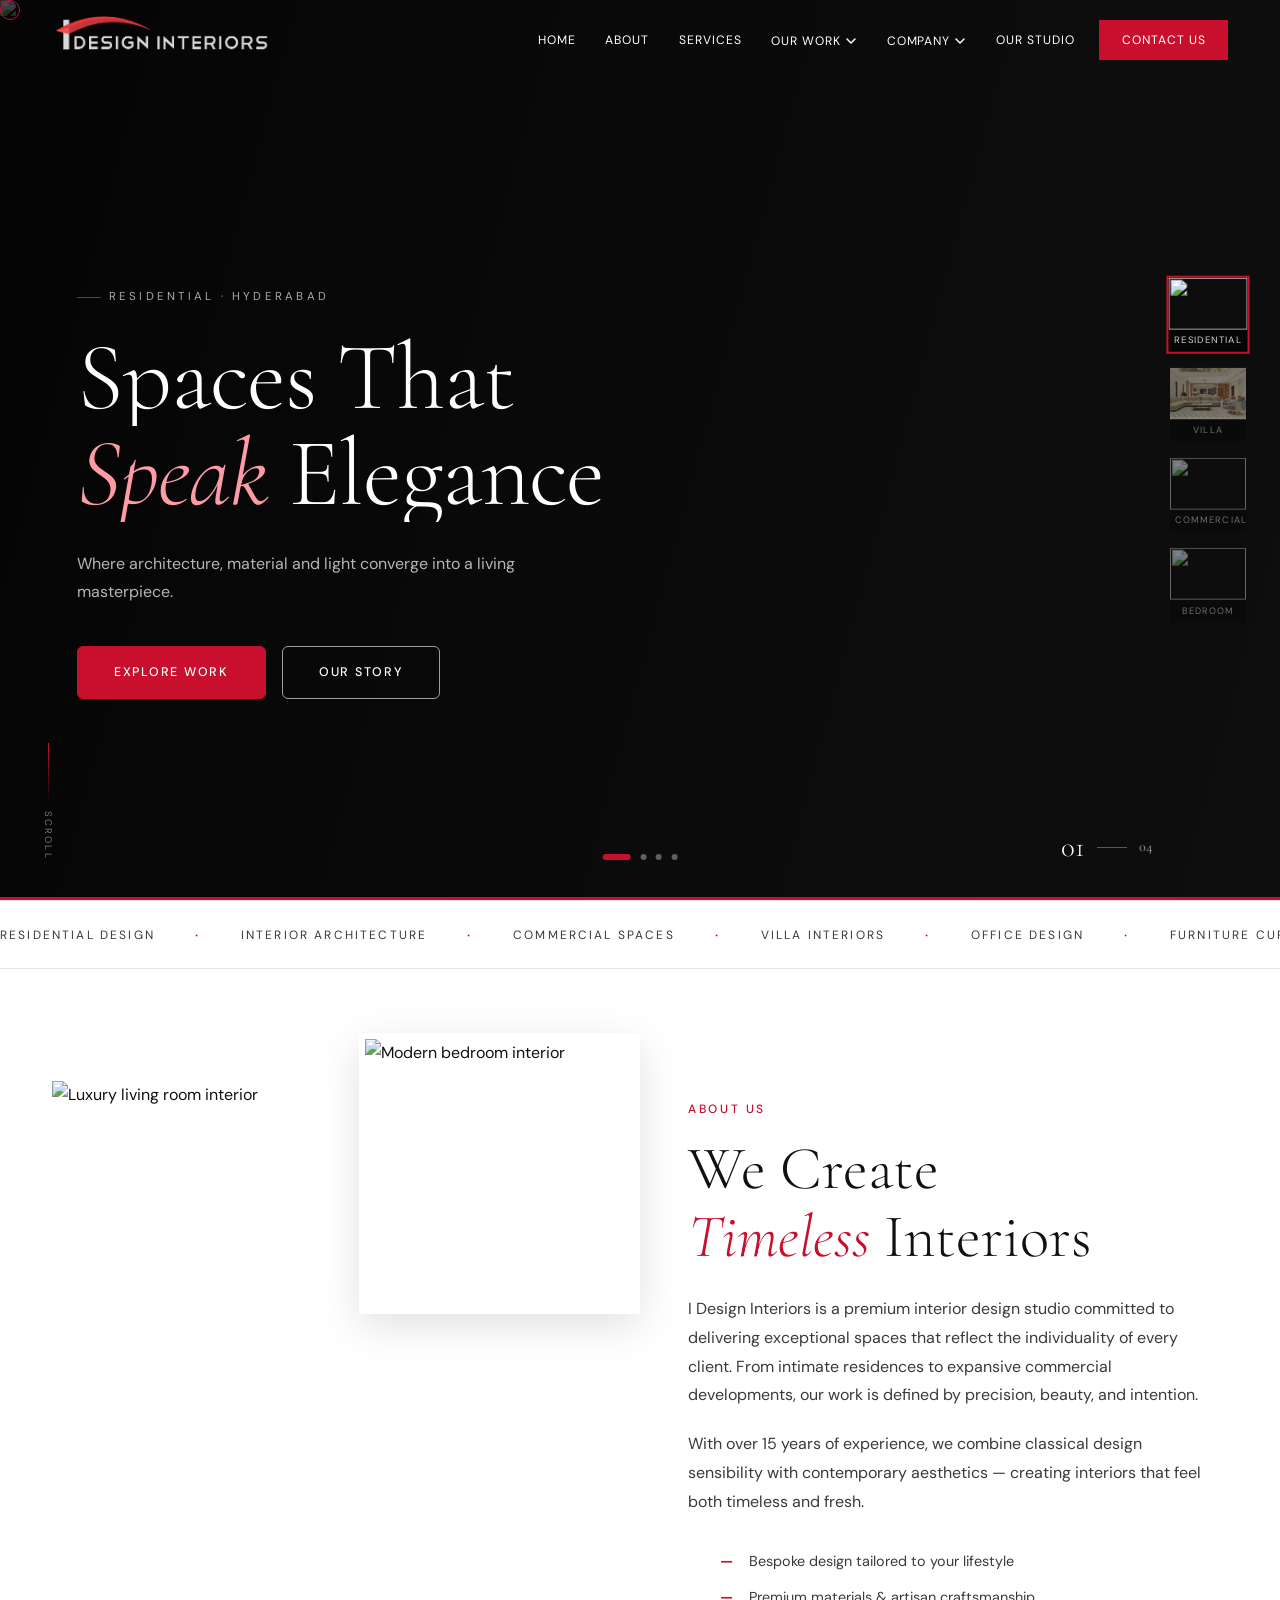
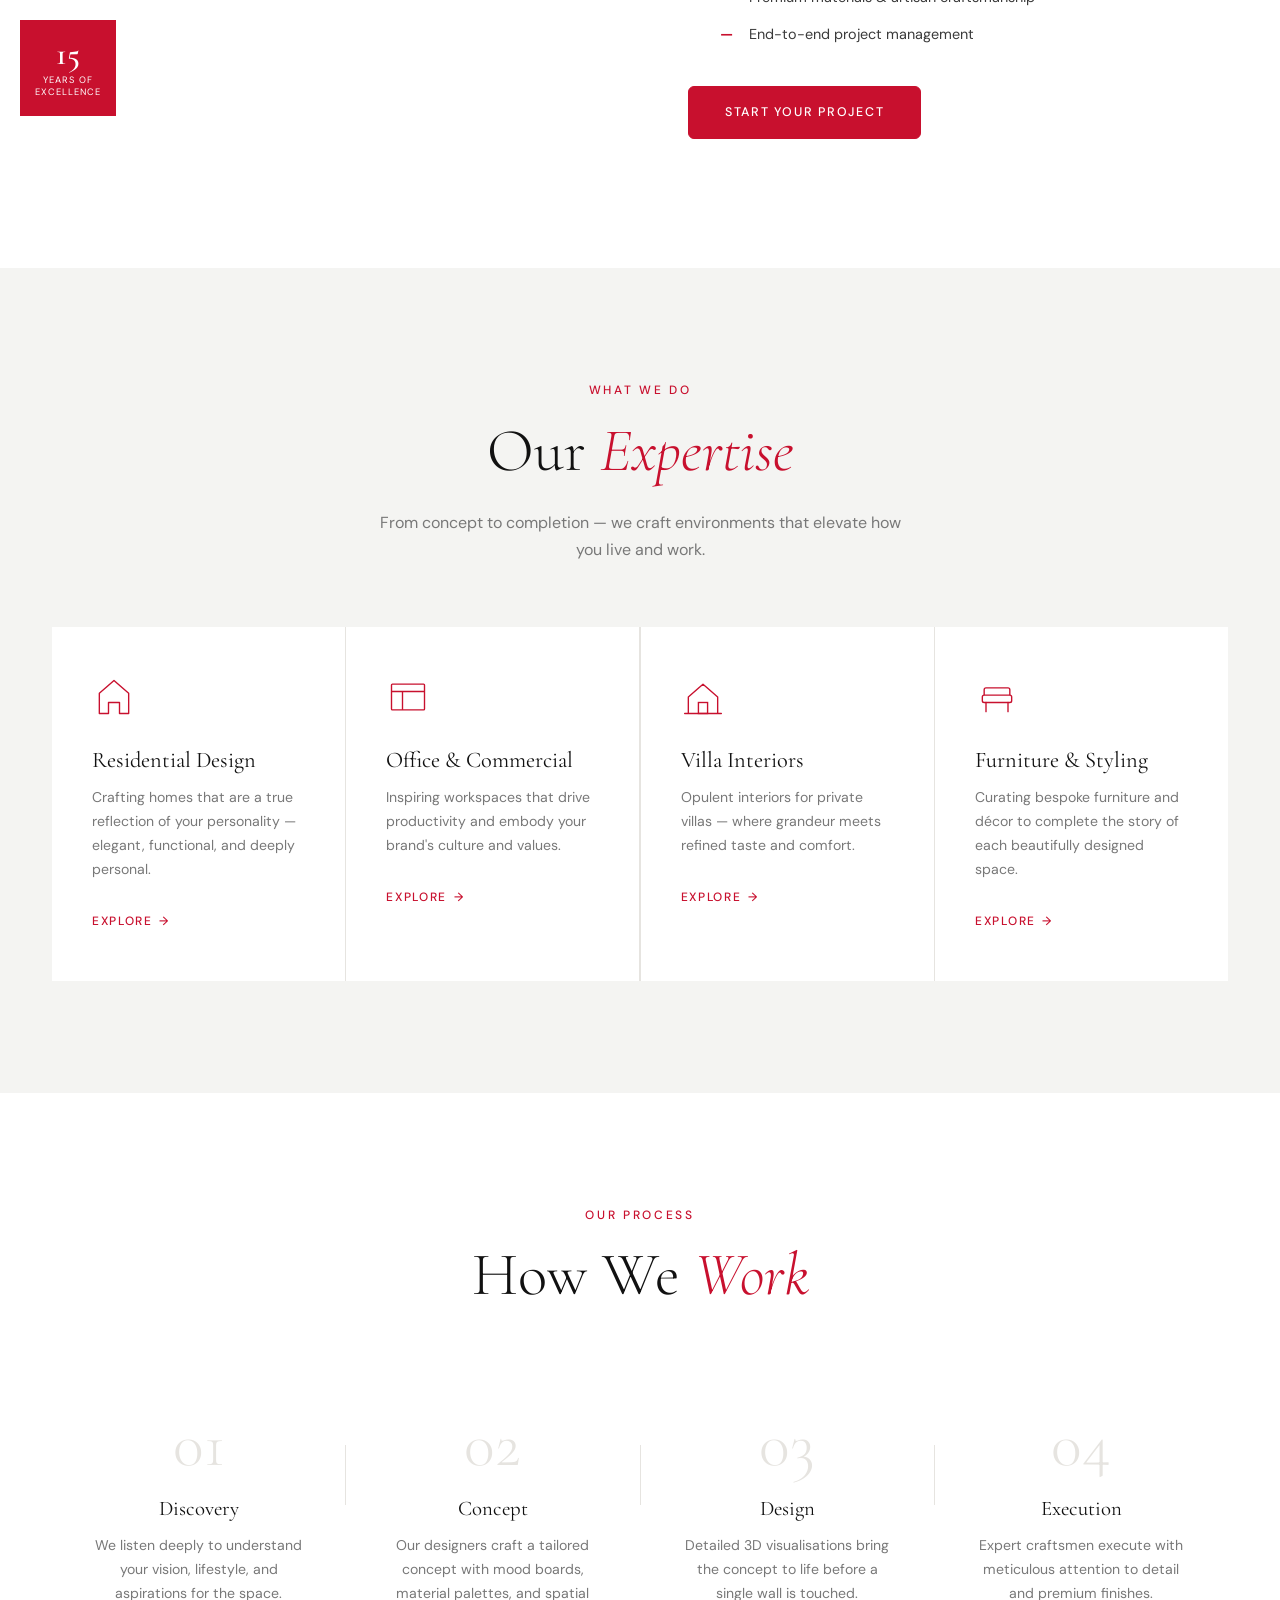
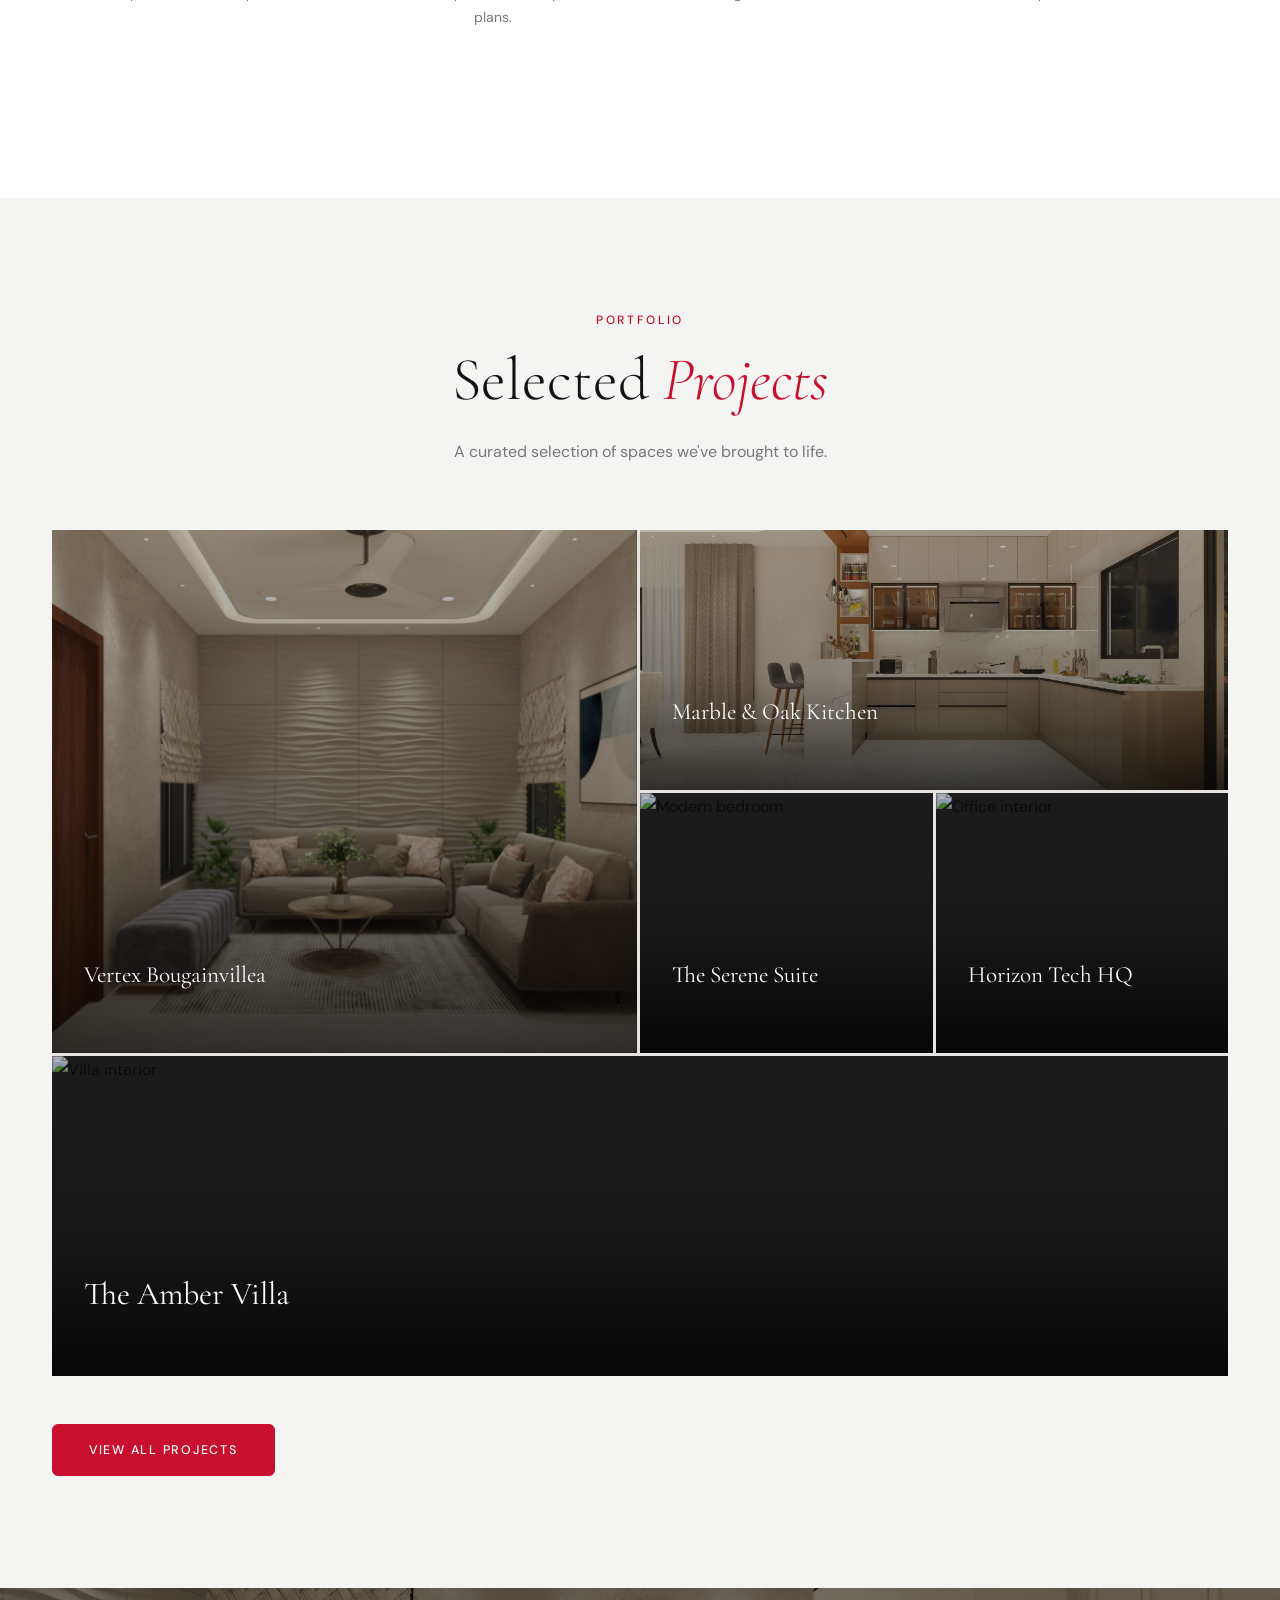
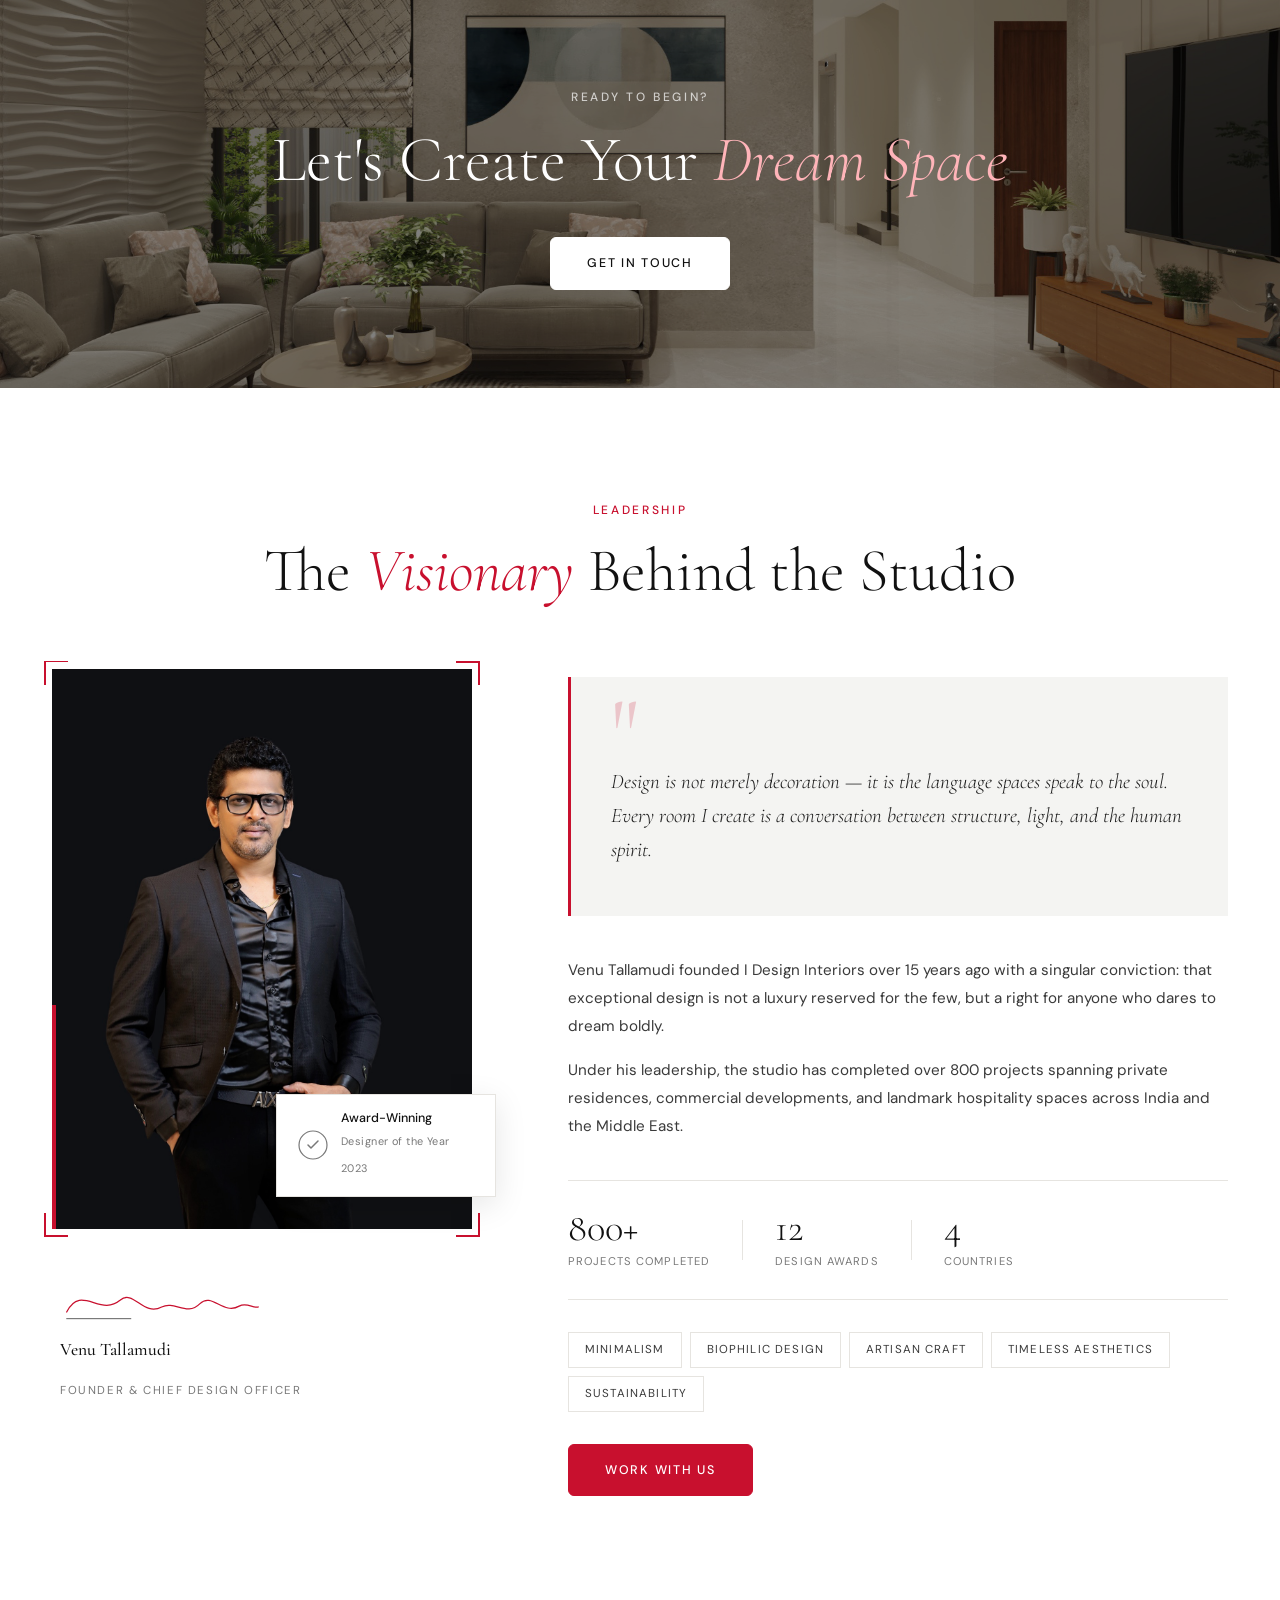
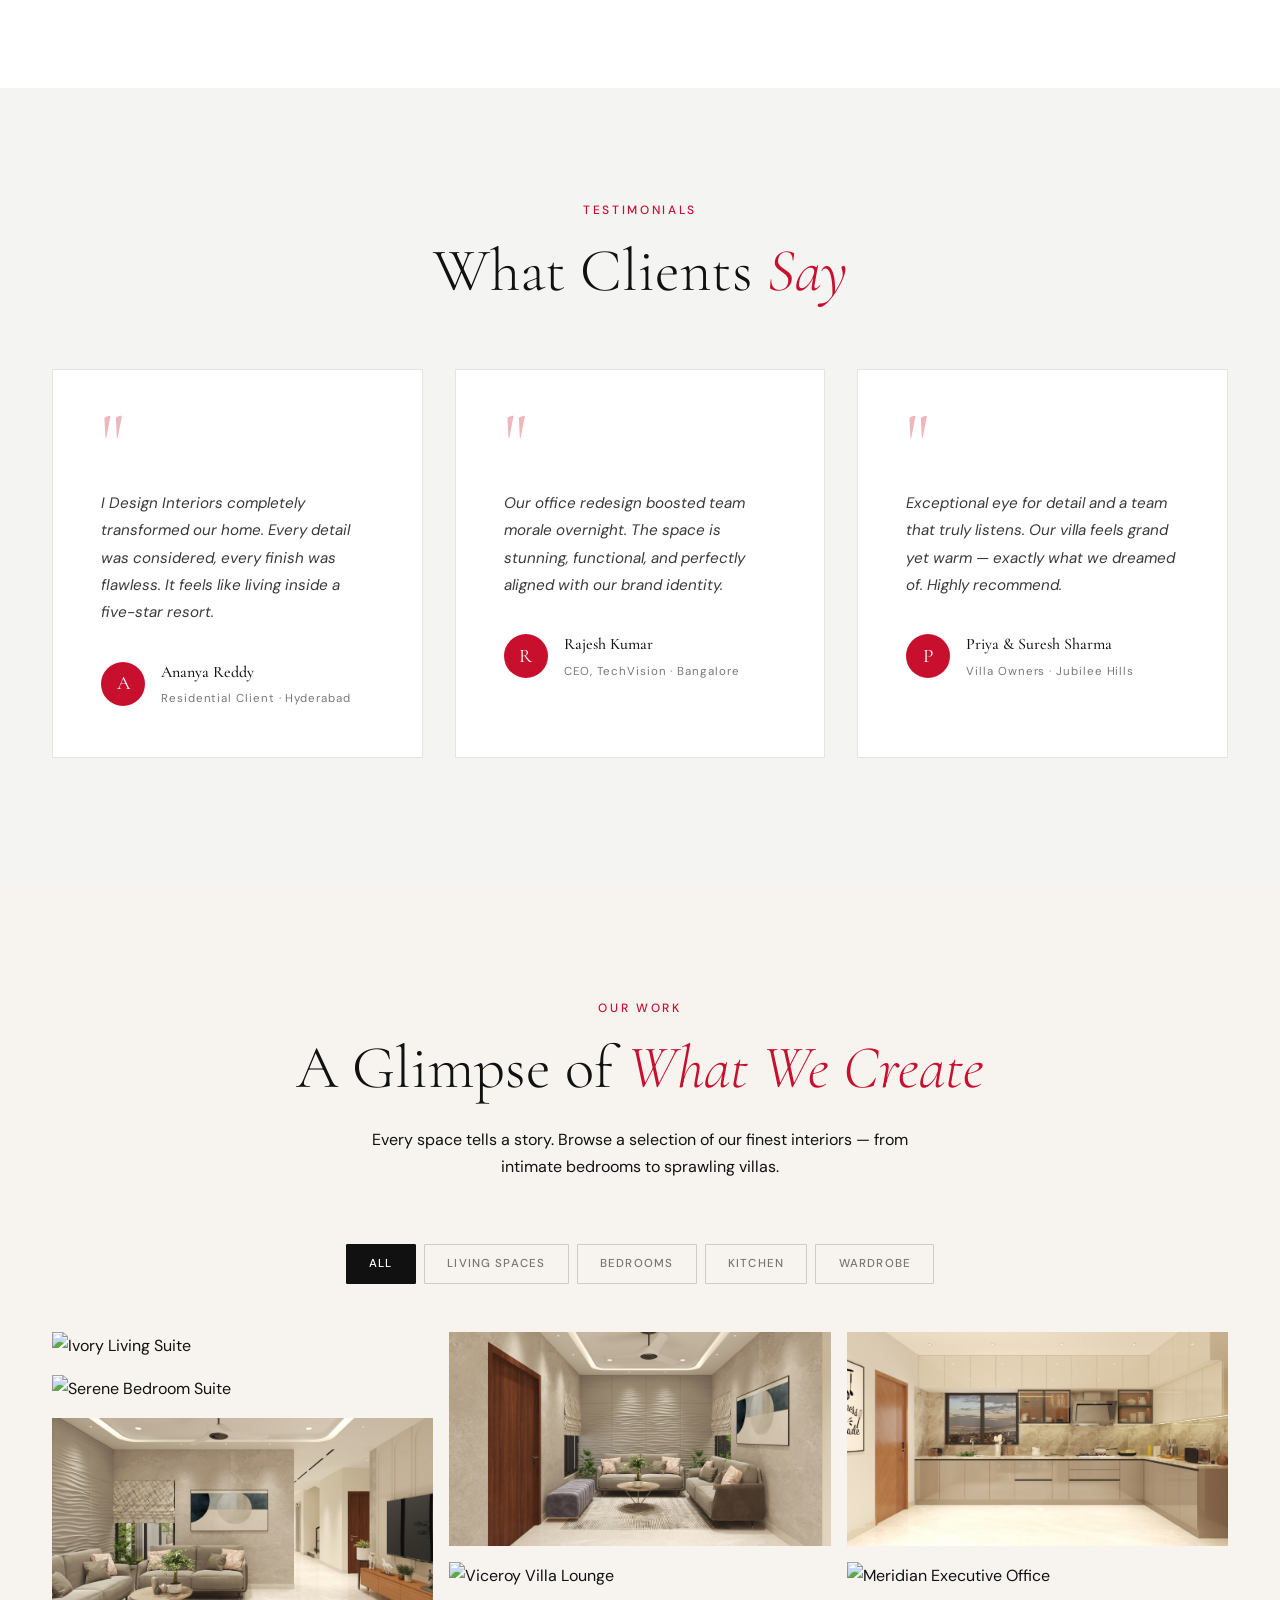
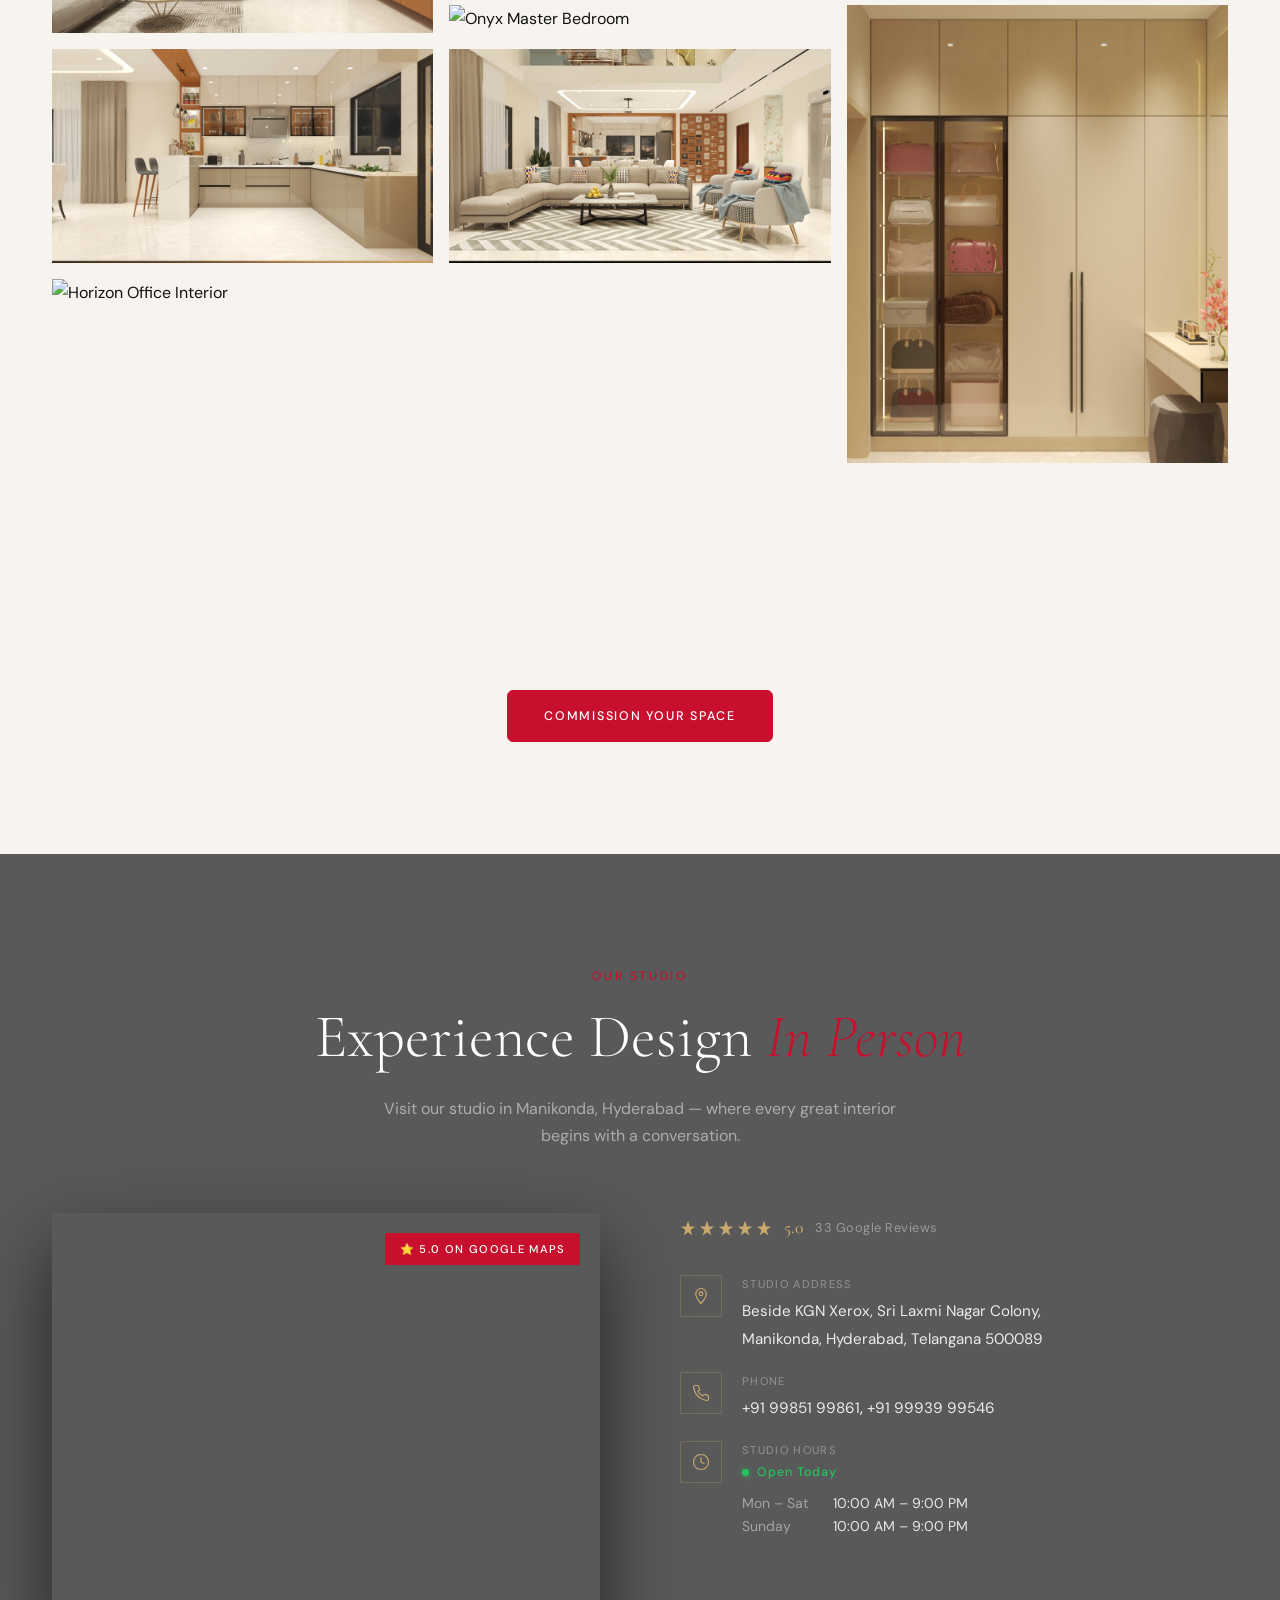
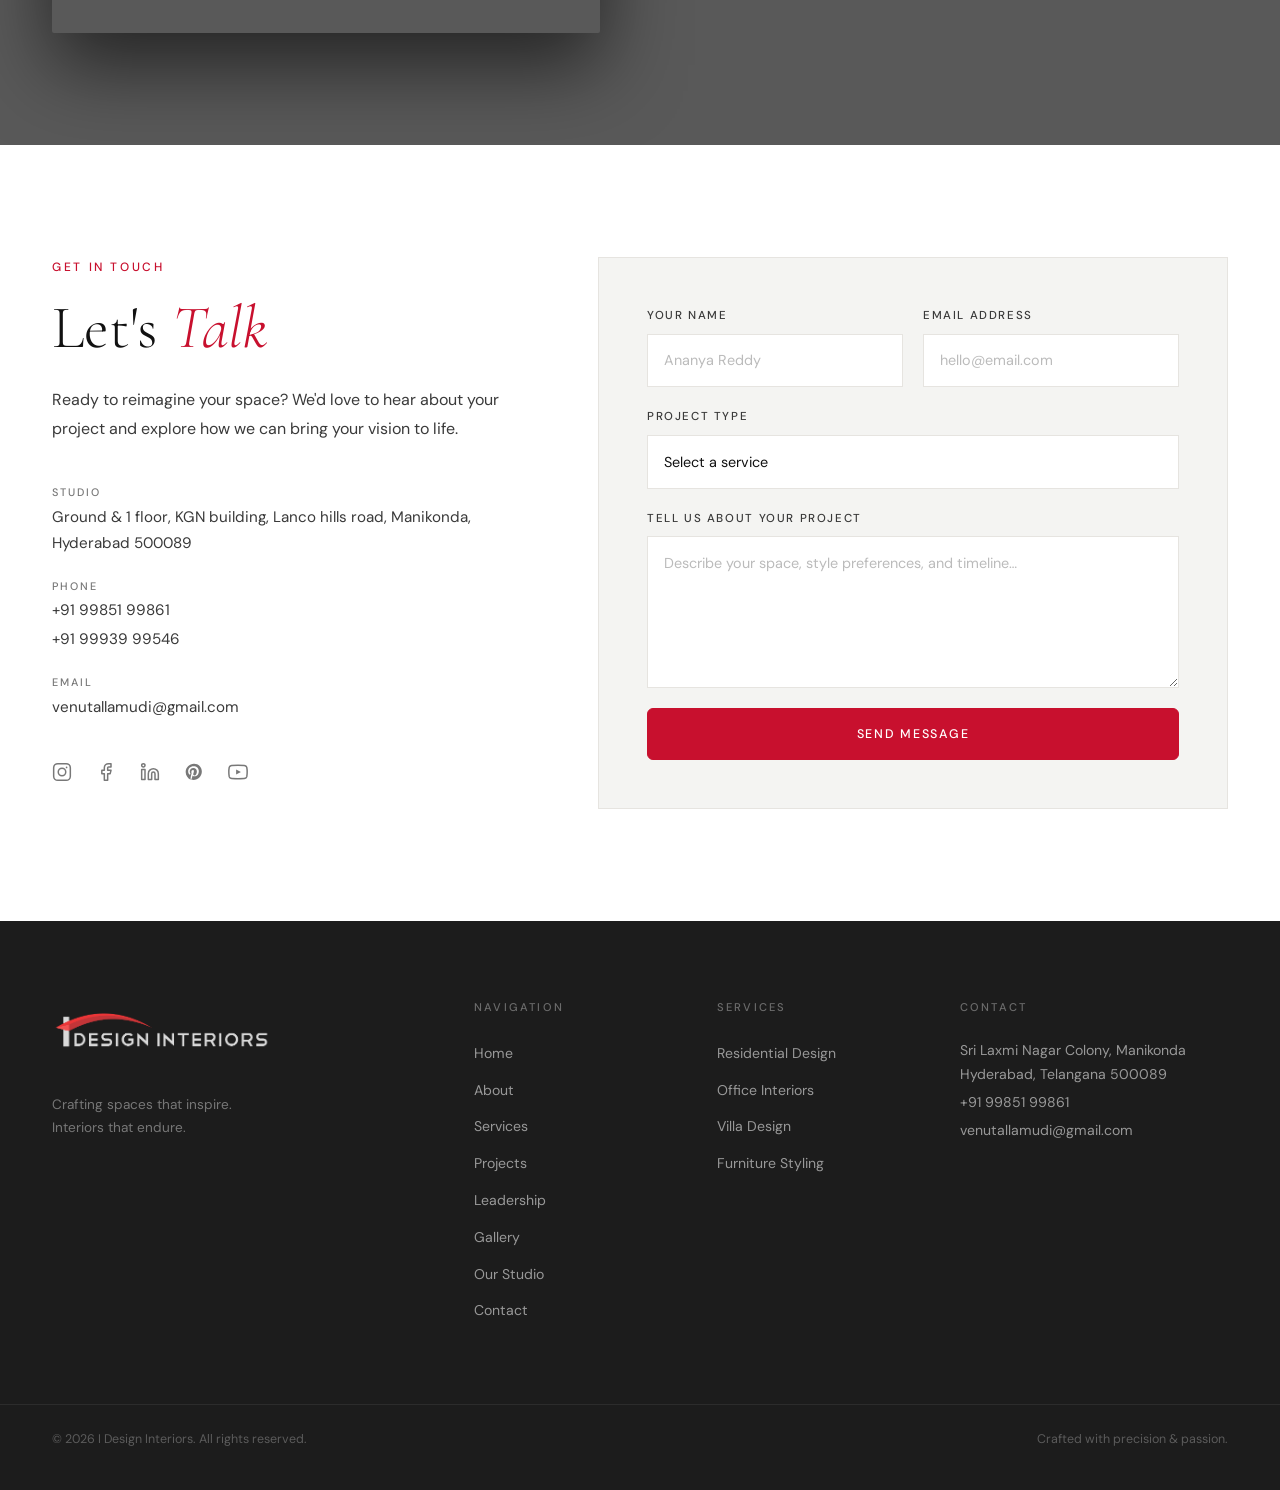
==== commit 464779a6: "dark logo" ====
--- a/index.html
+++ b/index.html
@@ -56,6 +56,9 @@
     <div class="header-inner">
       <a href="#" class="logo" aria-label="I Design Interiors">
         <img src="./images/logo.png" alt="logo" class="logo-white">
+      </a>
+      <a href="#" class="logo" aria-label="I Design Interiors">
+        <img src="./images/dark-logo.png" alt="logo" class="logo-dark">
       </a>
       <nav class="main-nav" aria-label="Primary">
         <ul>
--- a/styles/style.css
+++ b/styles/style.css
@@ -173,9 +173,22 @@
   text-align: center;
   animation: loader-scale 3.5s ease-in-out forwards;
 }
-.logo-white{
+.logo img{
   max-width: 220px;
 }
+.site-header.scrolled .logo:has(.logo-dark) {
+  display: block !important;
+}
+.site-header.scrolled .logo:has(.logo-white) {
+  display: none !important;
+}
+.site-header .logo:has(.logo-dark) {
+  display: none;
+}
+.site-header .logo:has(.logo-white) {
+  display: block;
+}
+
 
 .loader-logo {
   width: 120px;
